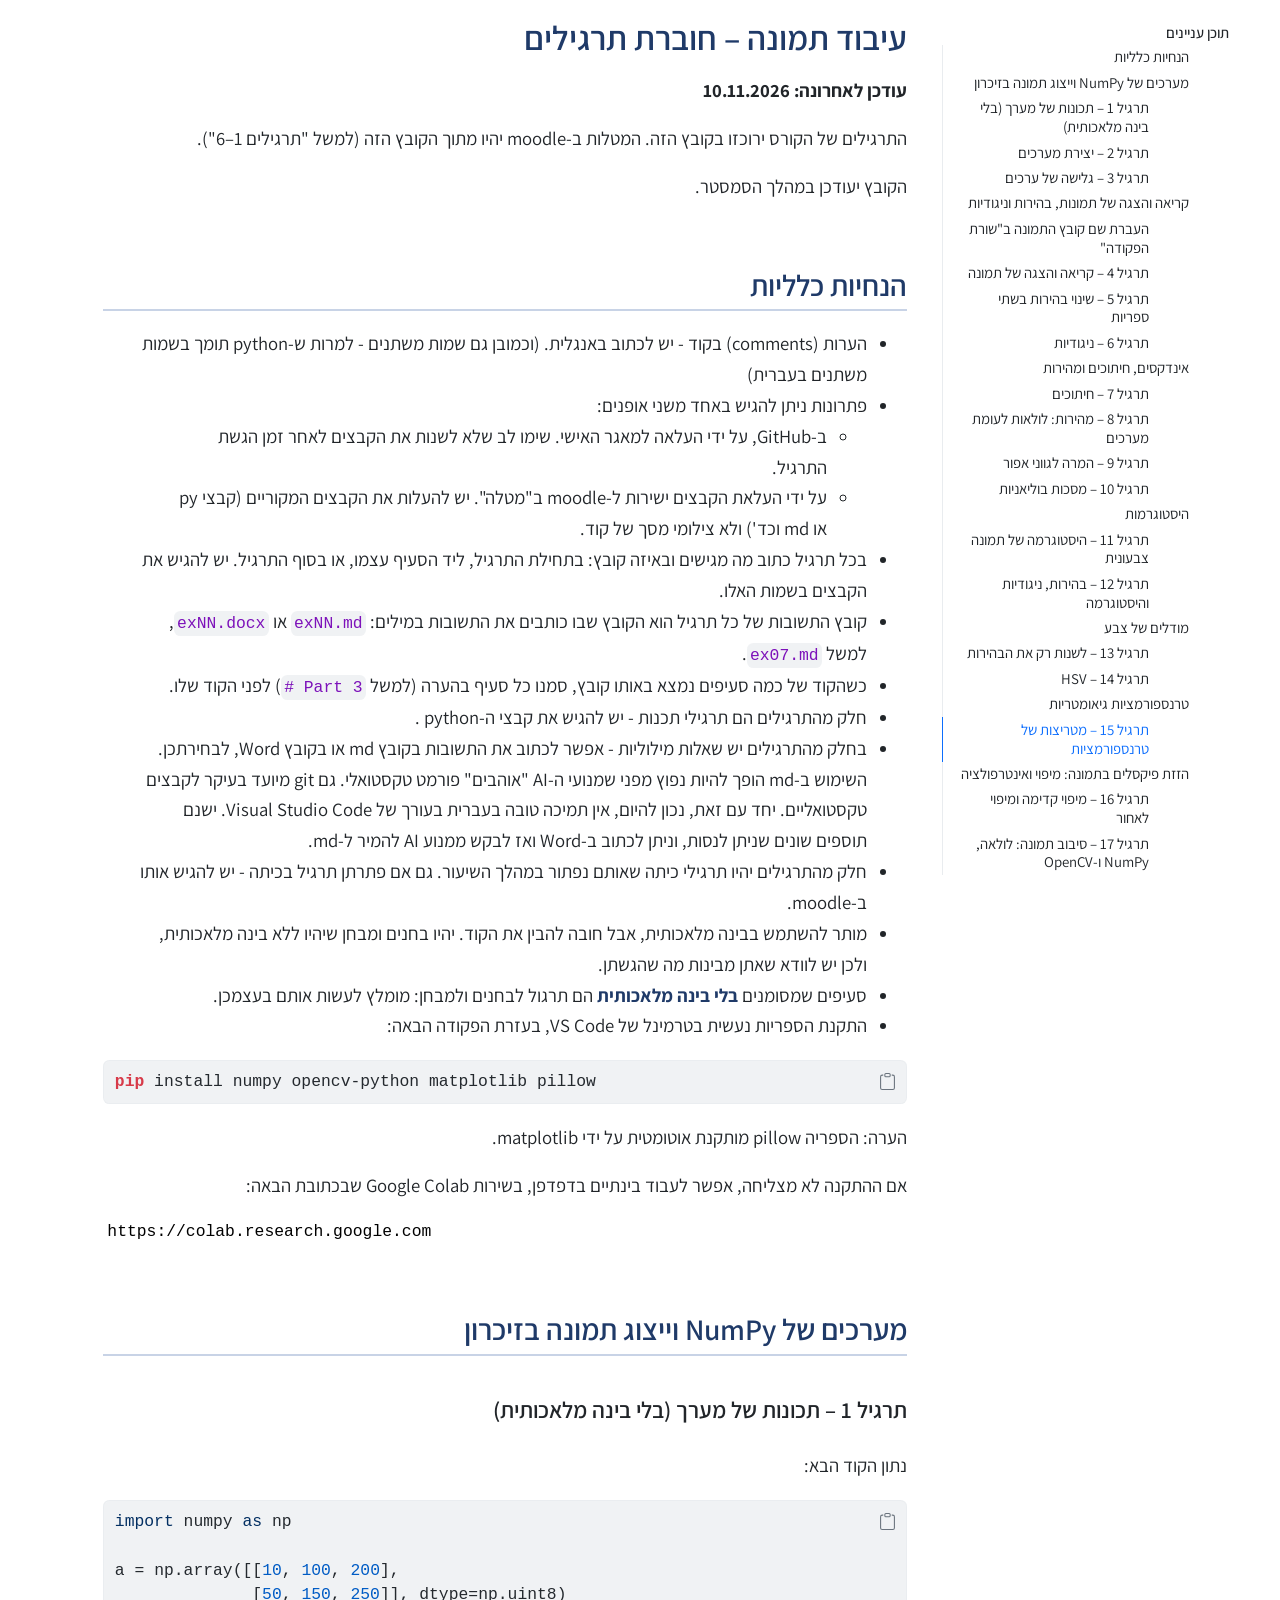
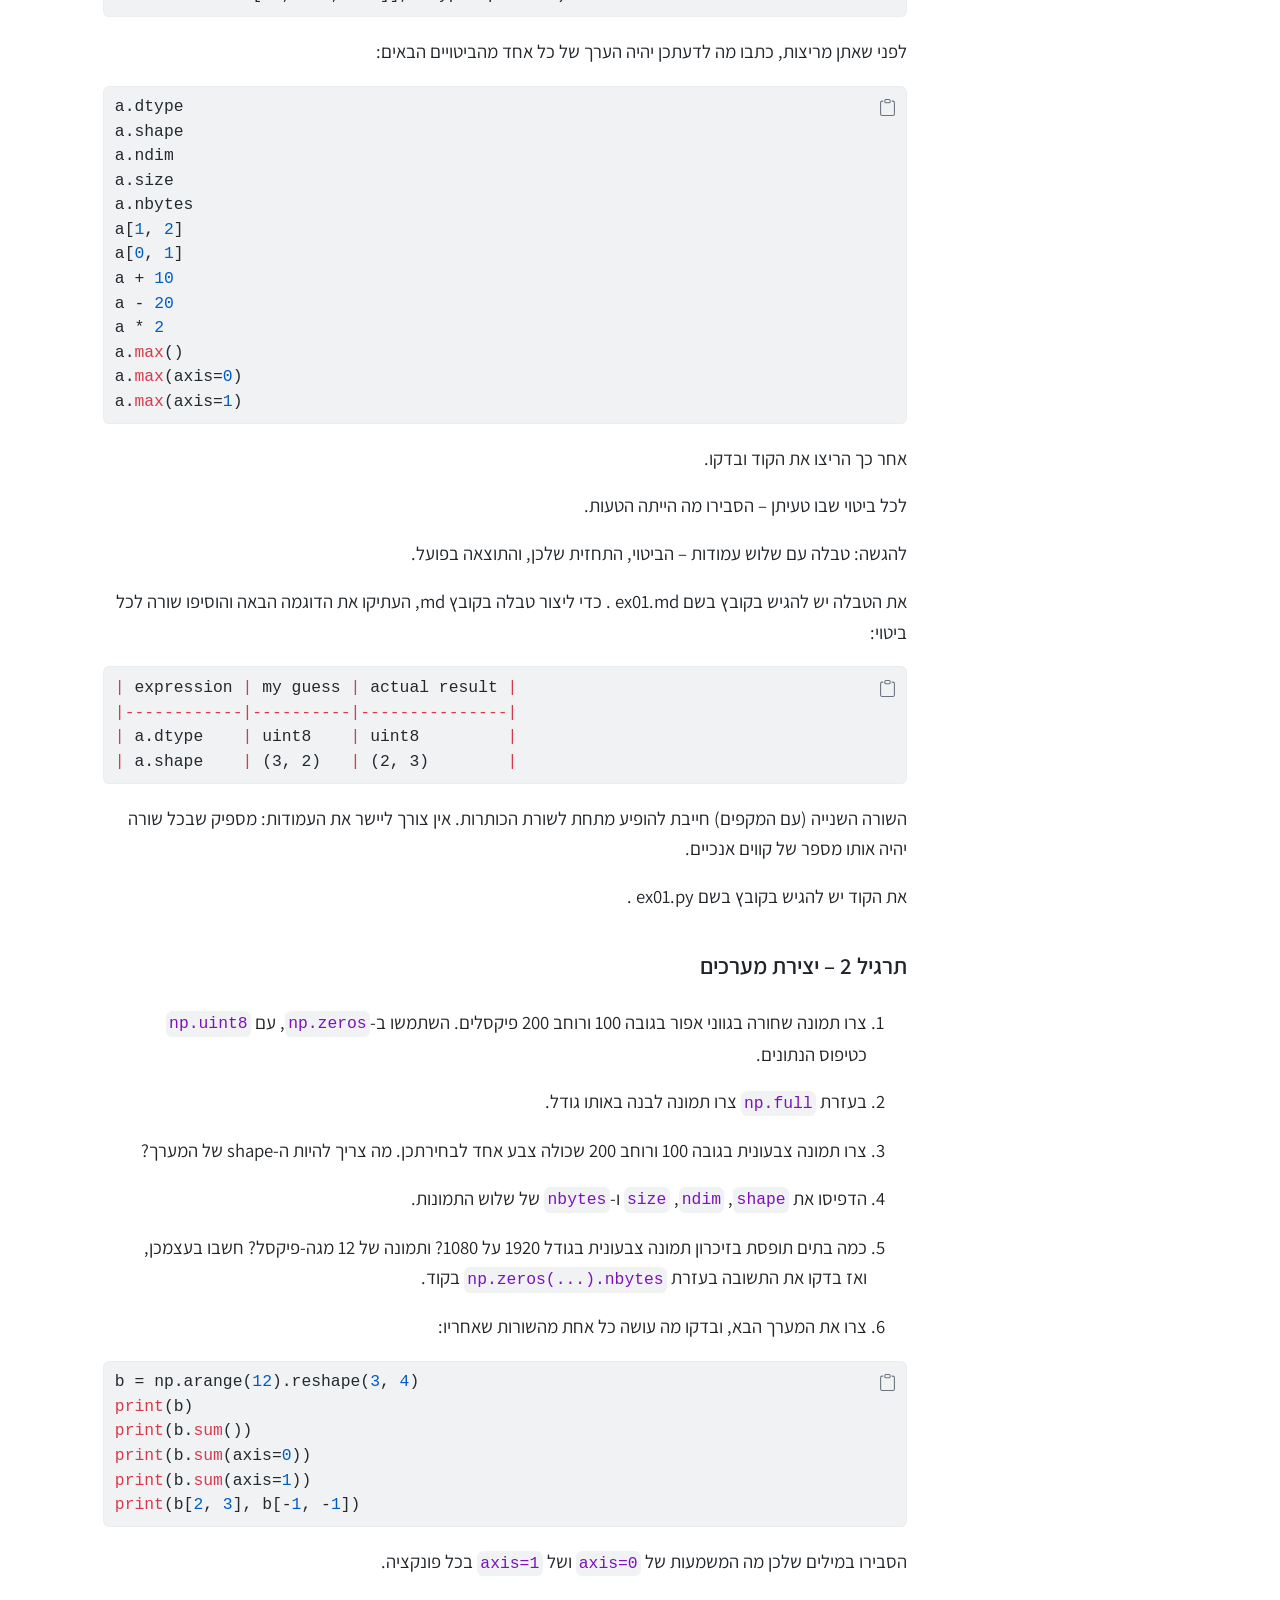
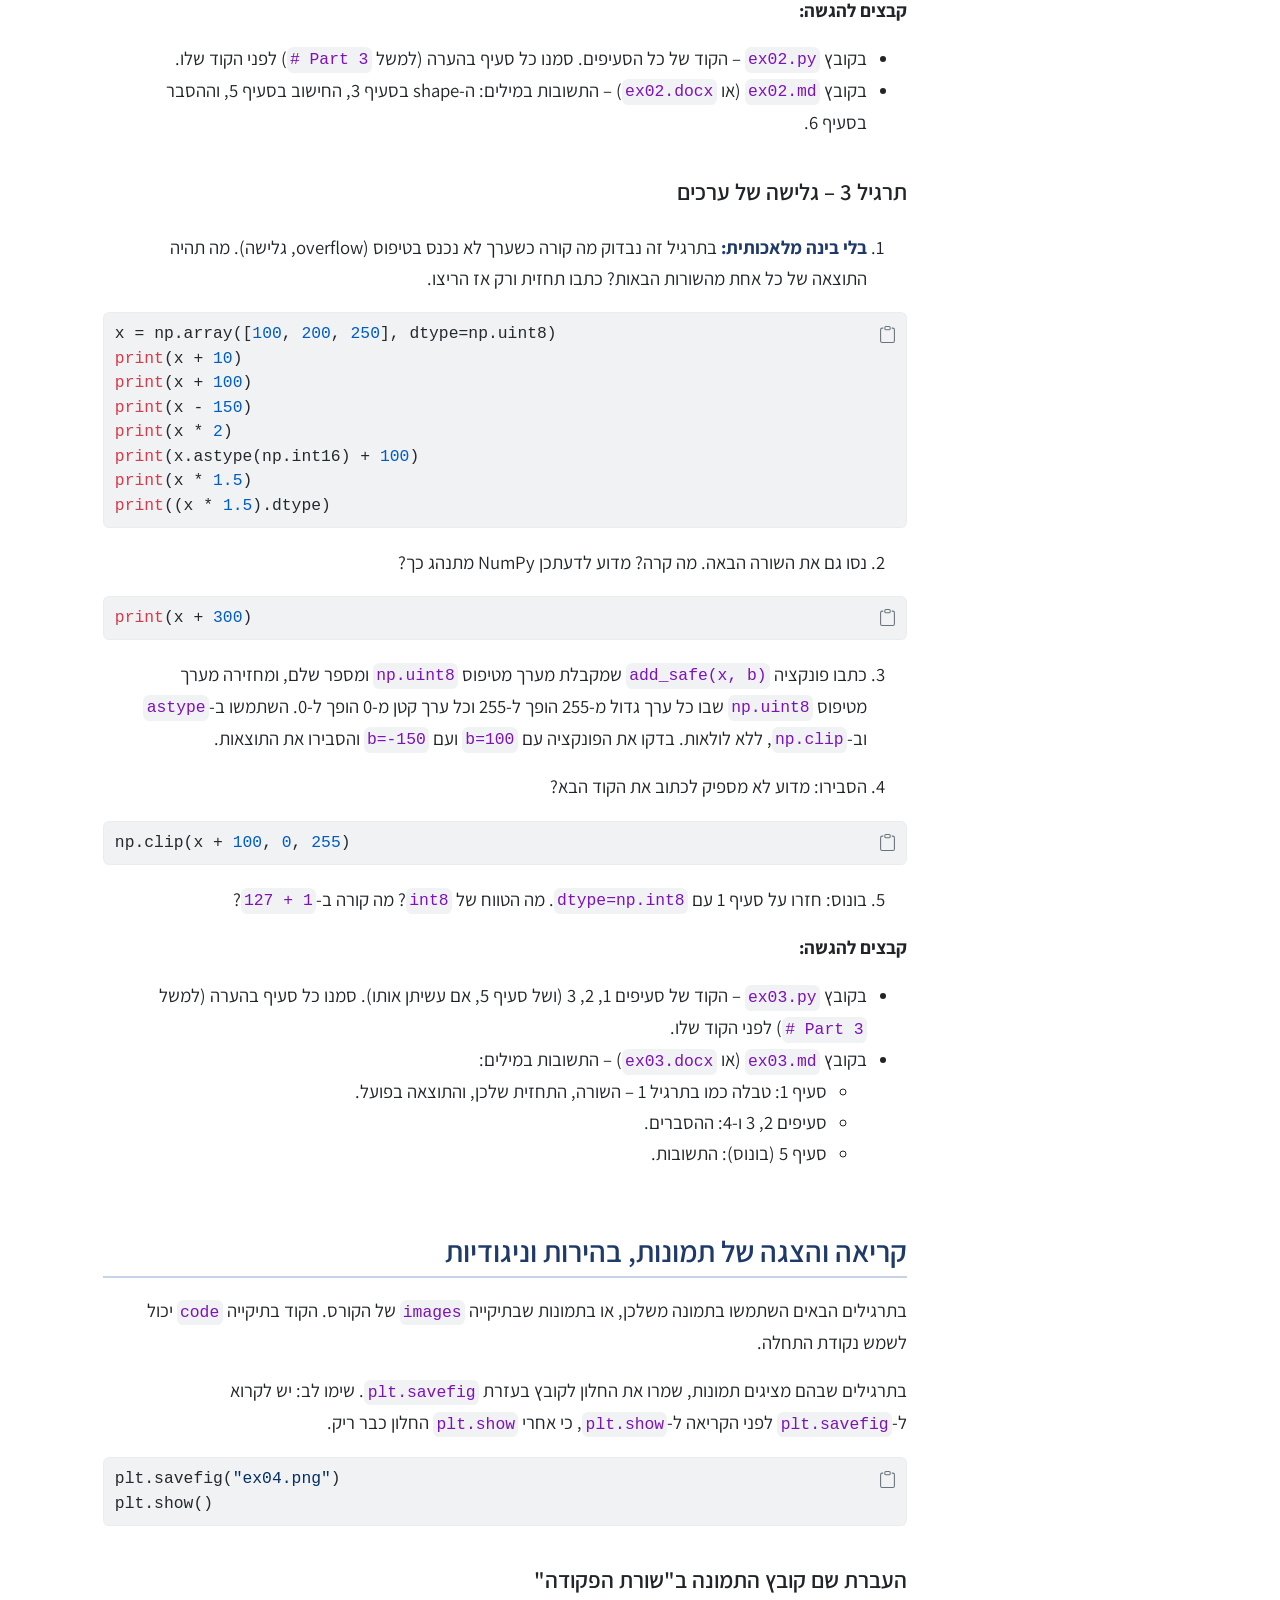
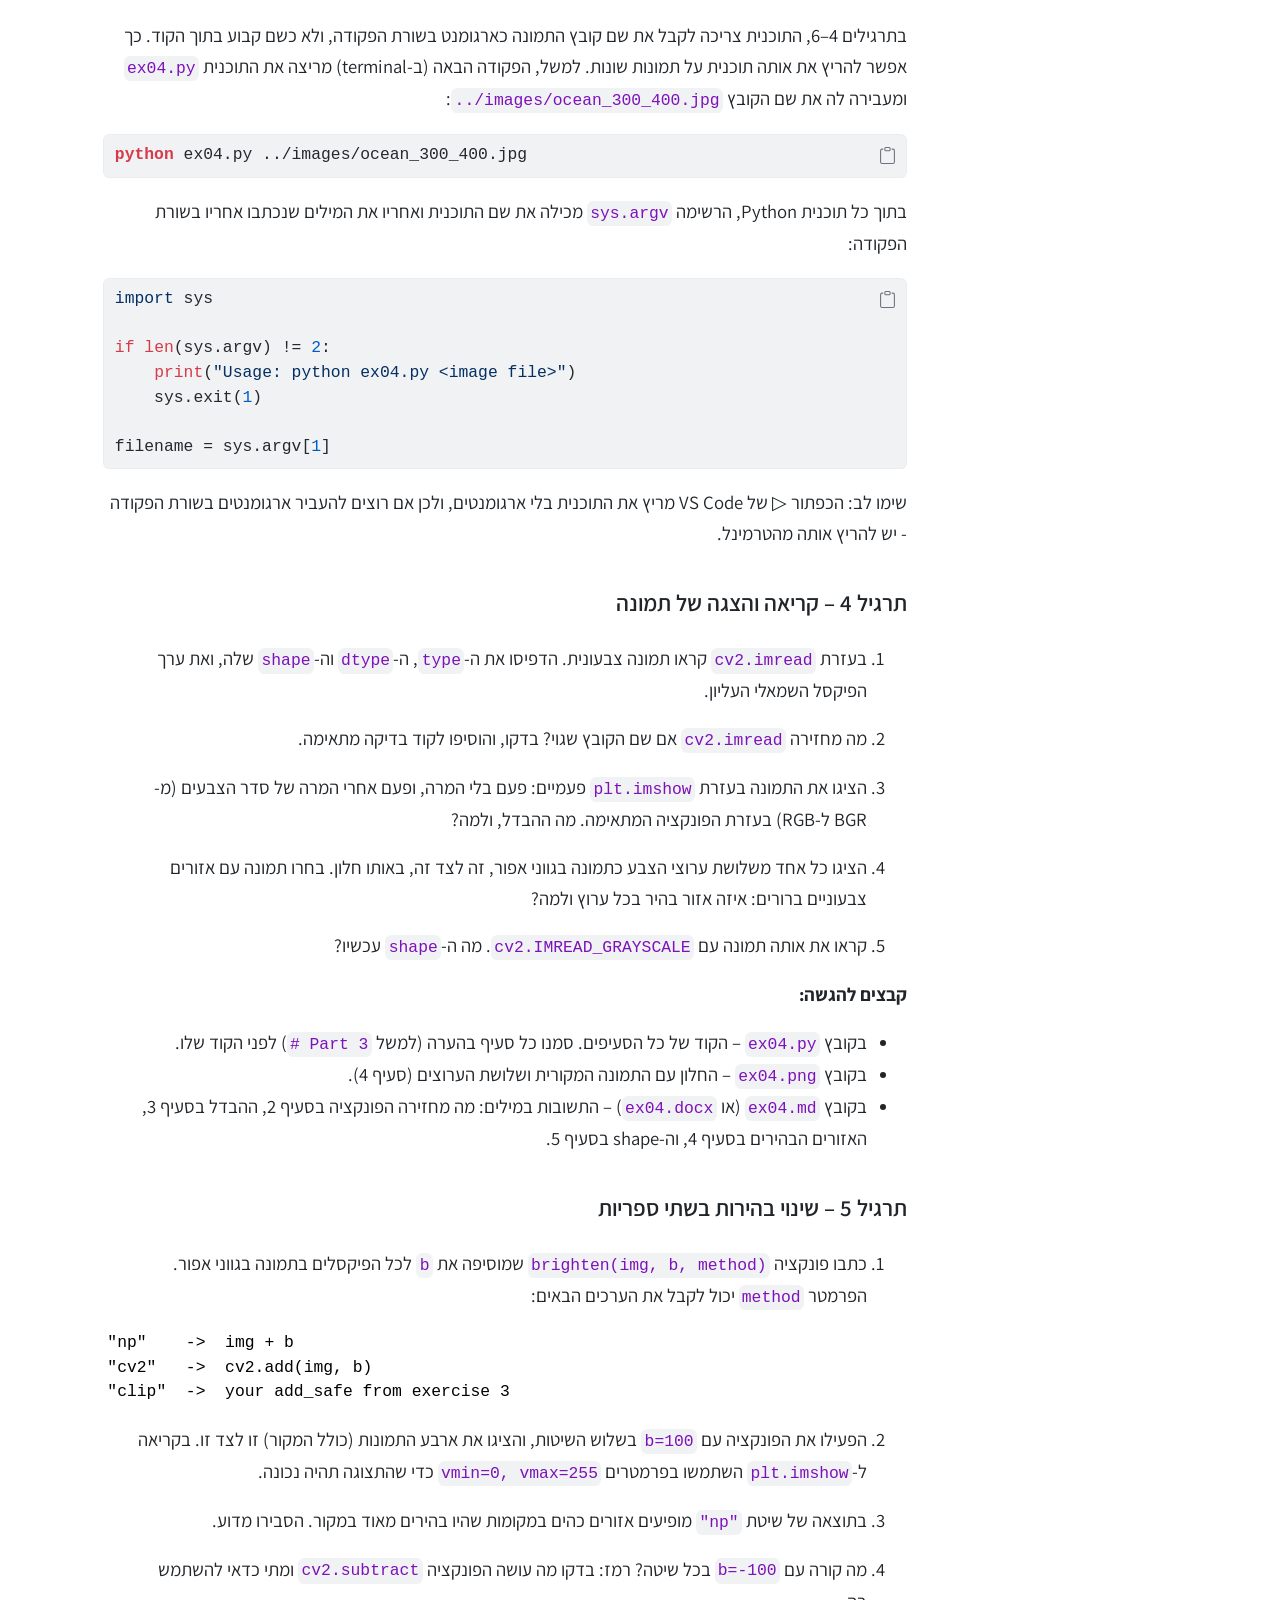
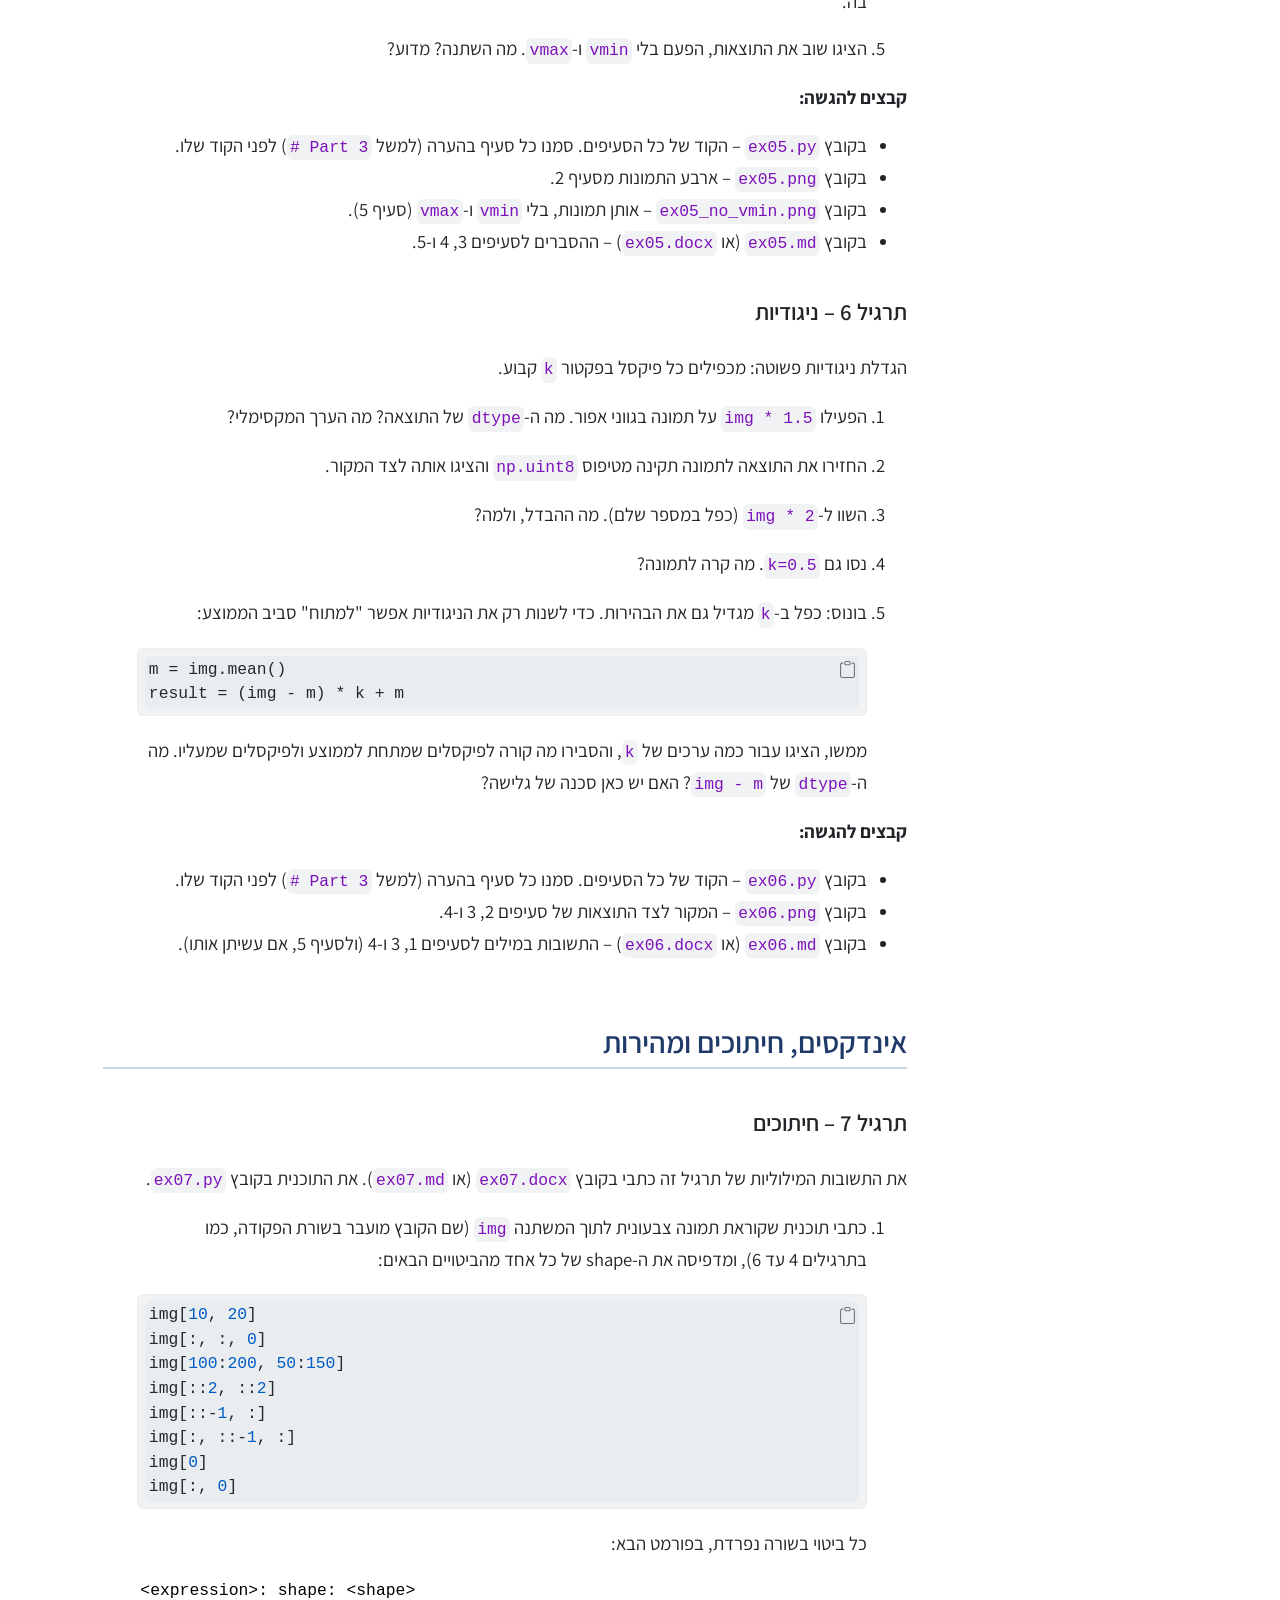
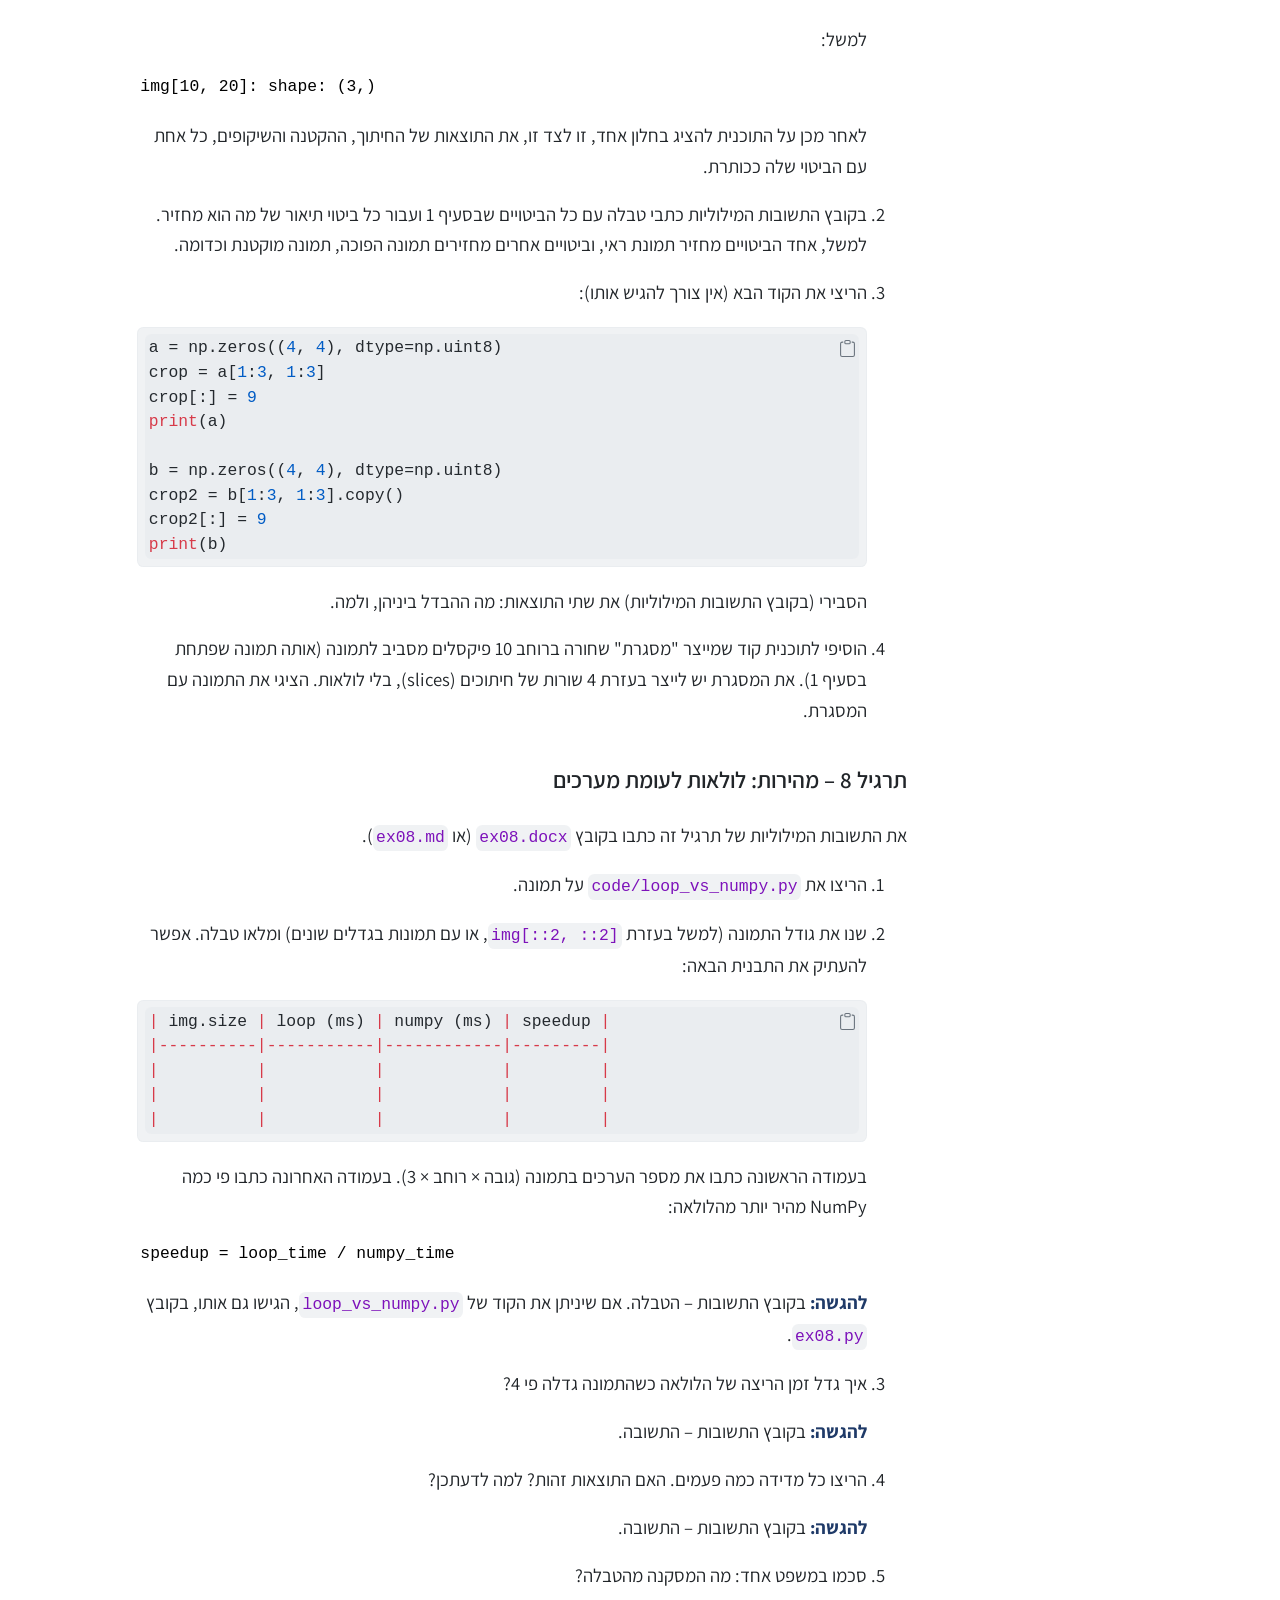
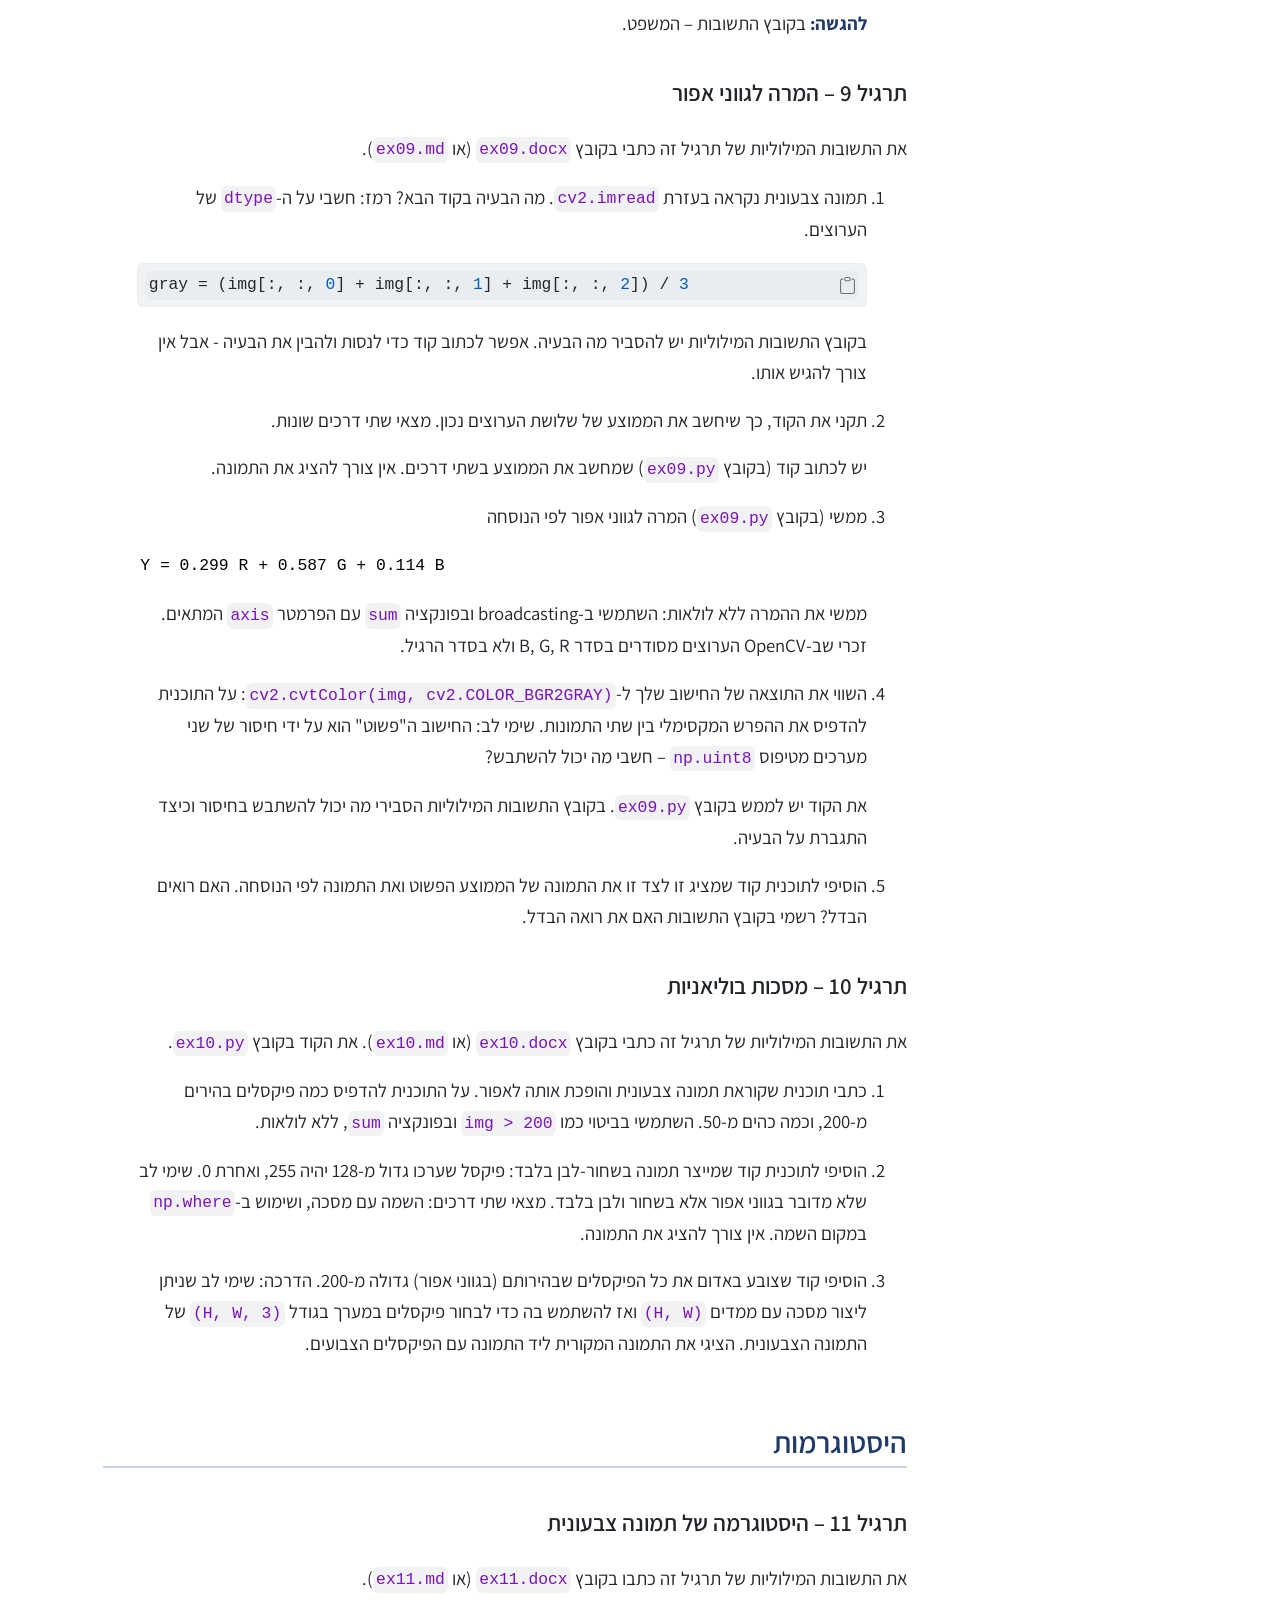
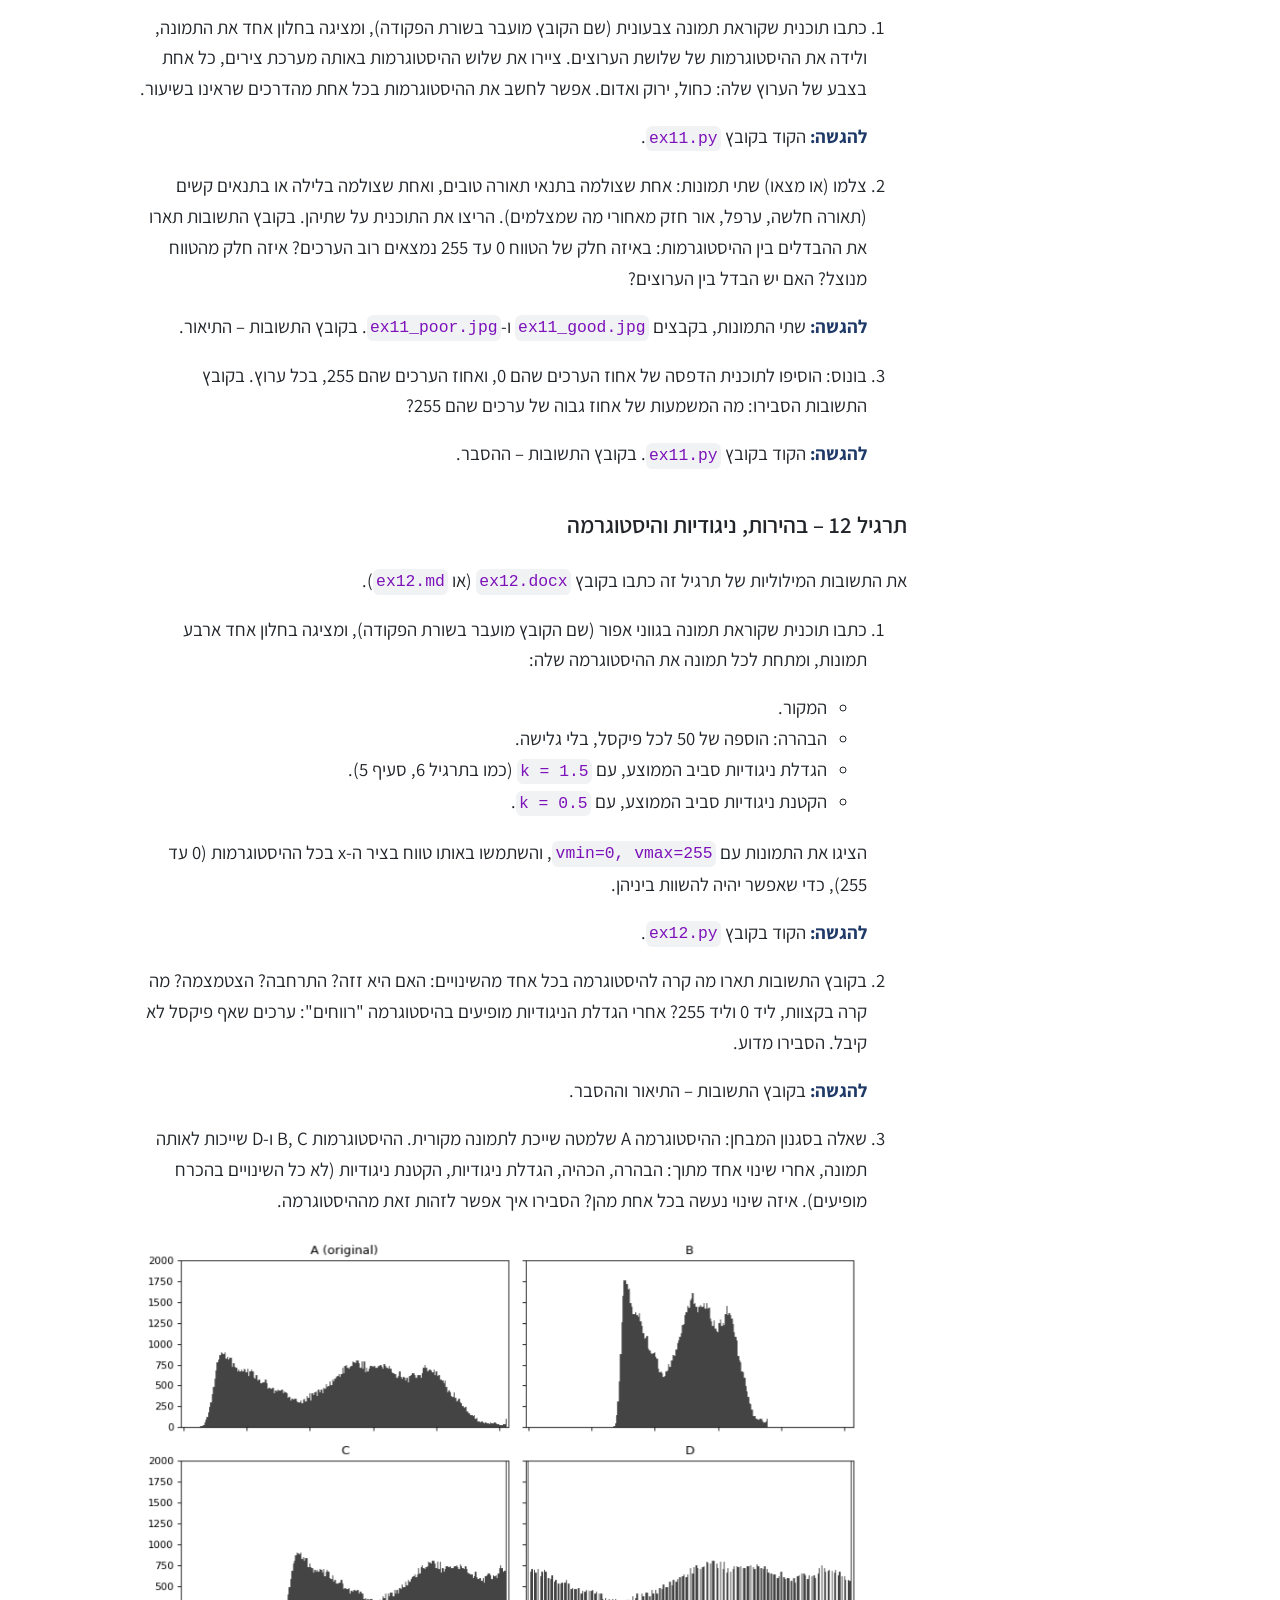
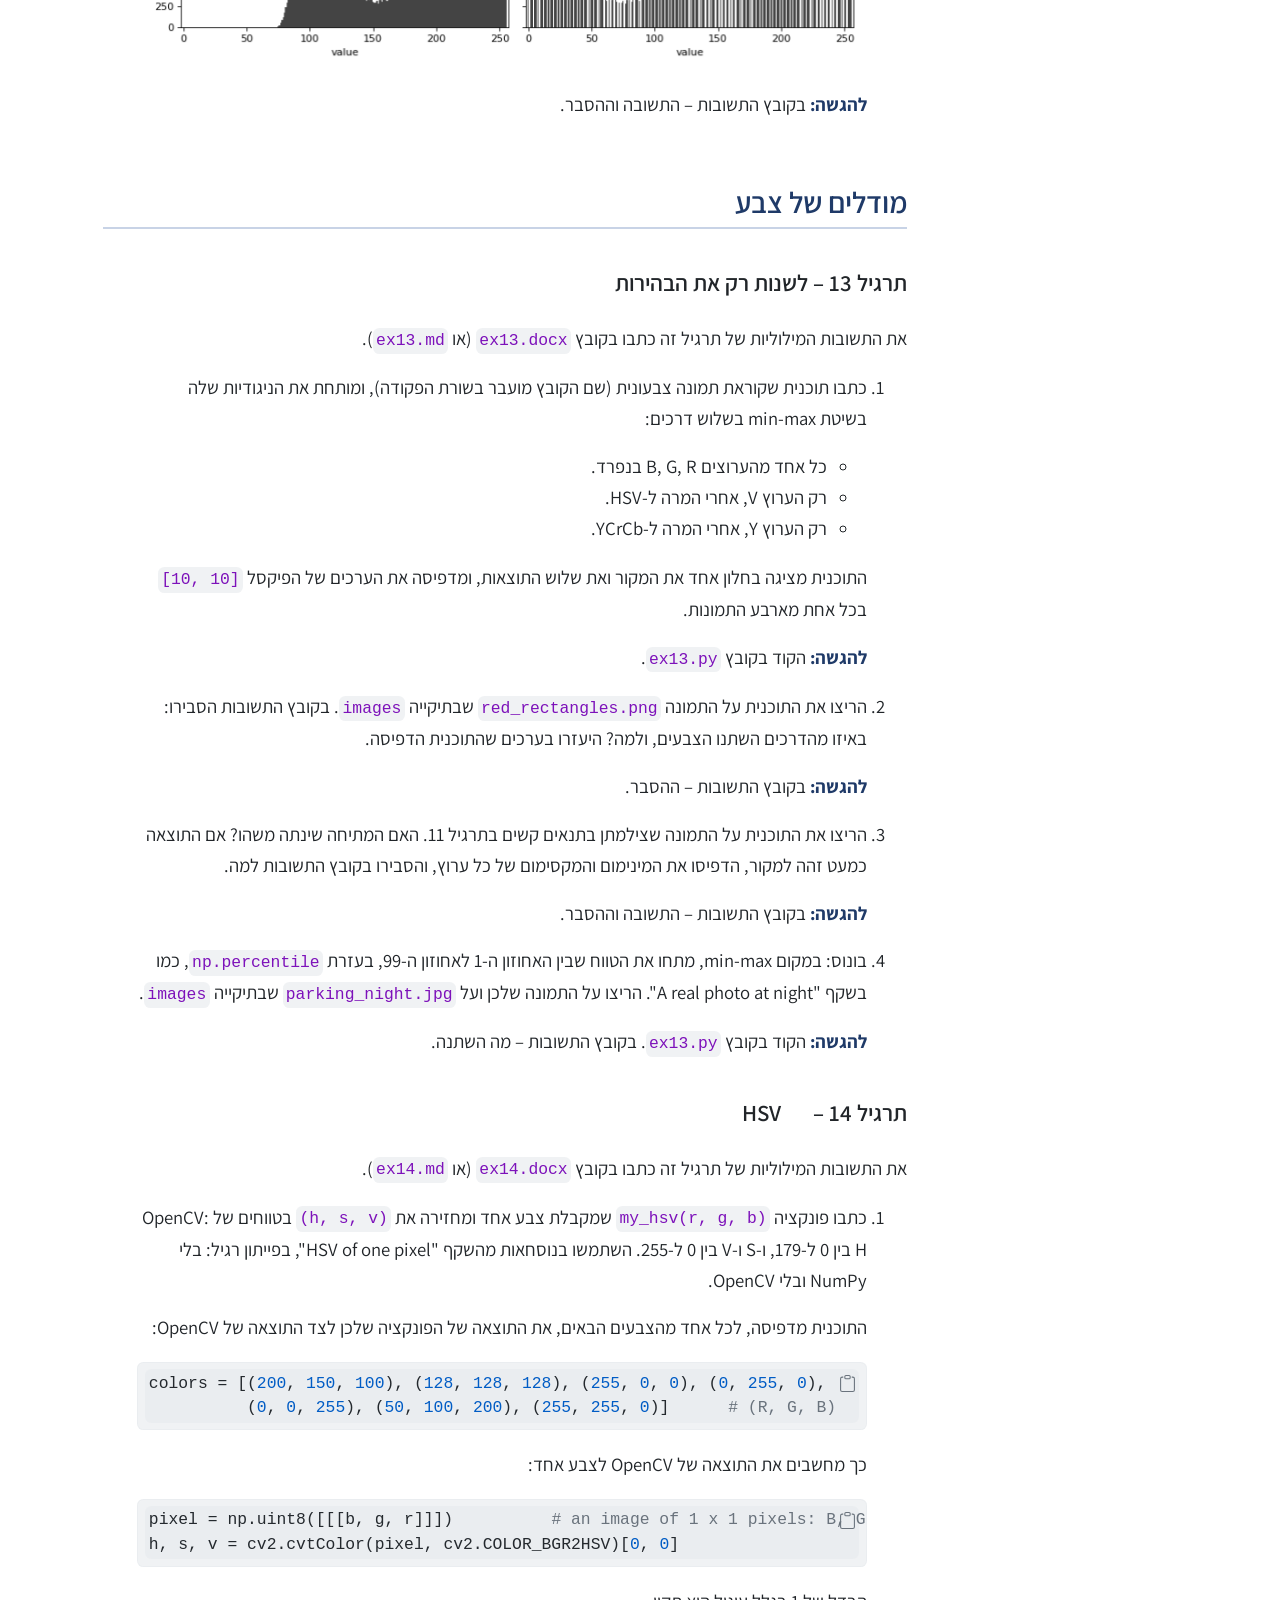
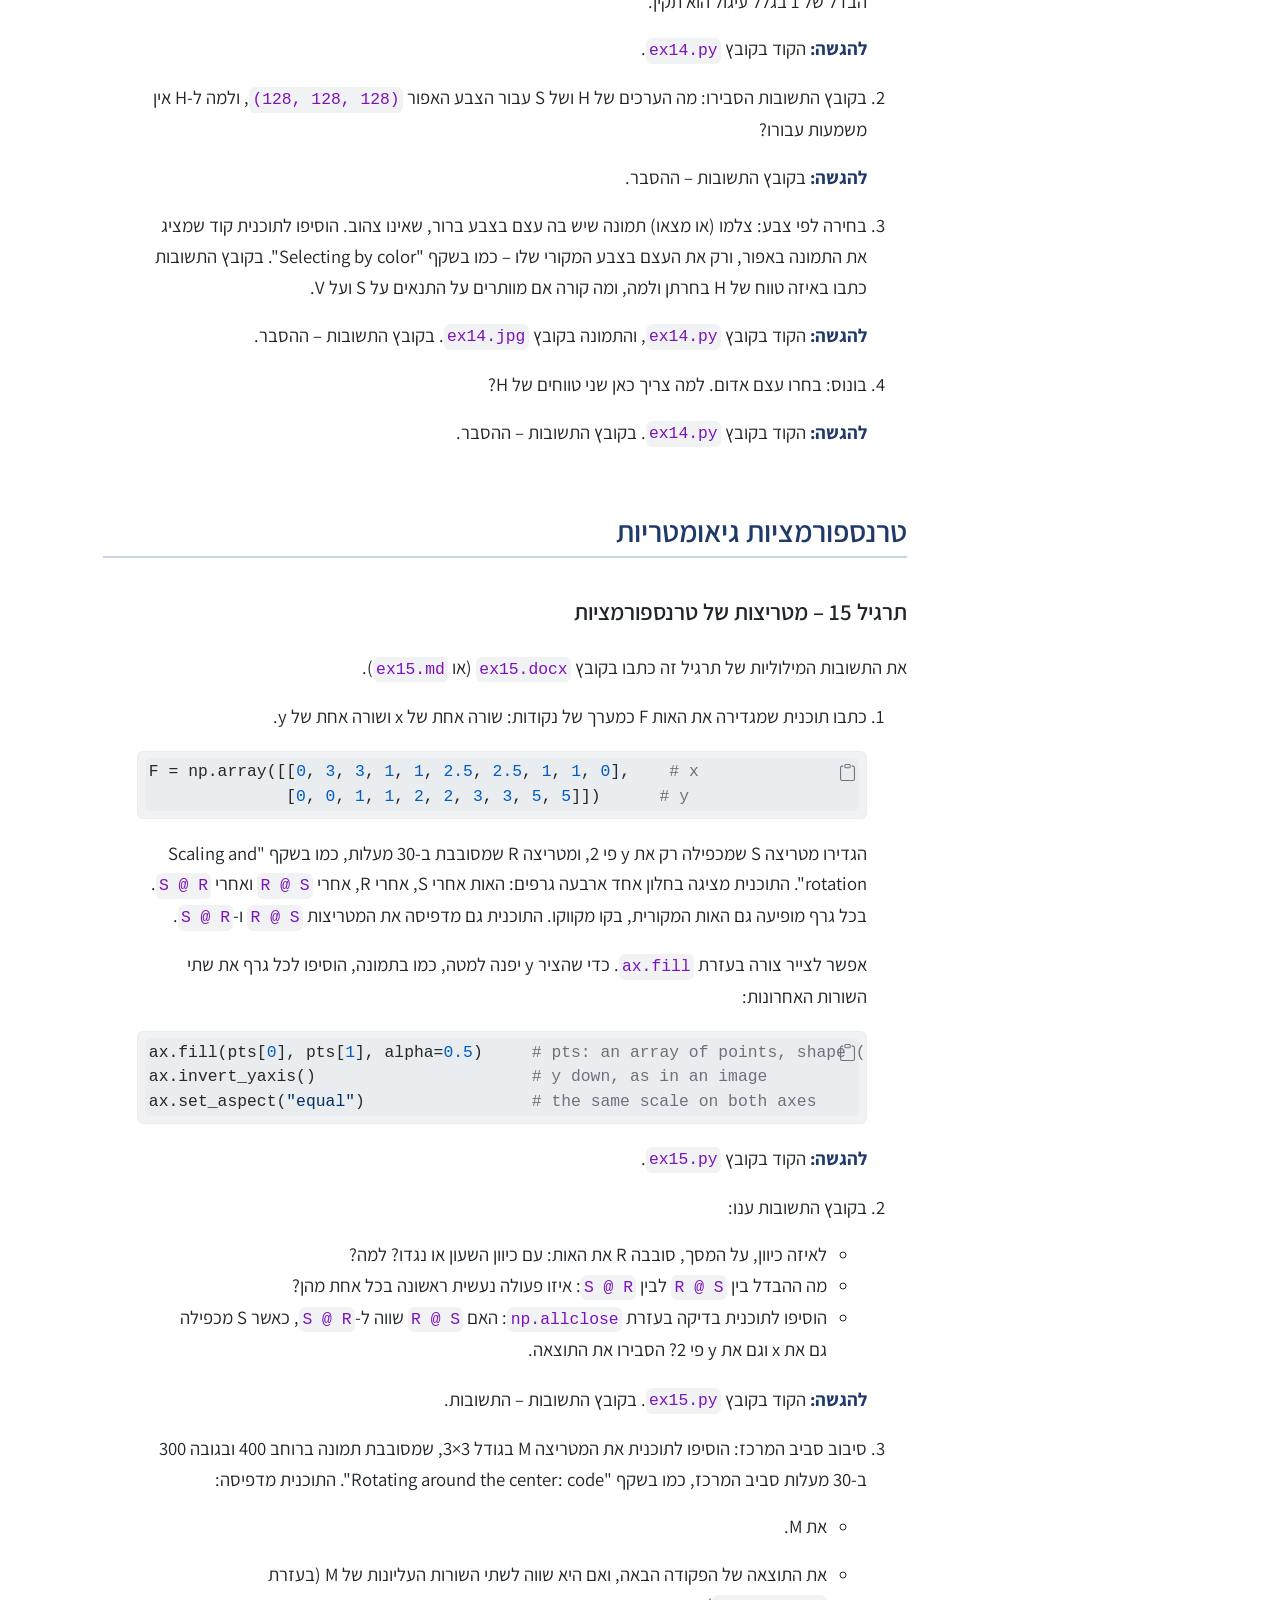
==== exercises.html @ d8b2158b "Exercises as a web page; new exercises 11-17; updated exercises 7, 9, 10; new color slides - The exe" ====
<!DOCTYPE html>
<html xmlns="http://www.w3.org/1999/xhtml" lang="he-IL" xml:lang="he-IL" dir="rtl"><head>

<meta charset="utf-8">
<meta name="generator" content="quarto-1.10.18">

<meta name="viewport" content="width=device-width, initial-scale=1.0, user-scalable=yes">


<title>עיבוד תמונה – תרגילים</title>
<style>
/* Default styles provided by pandoc.
** See https://pandoc.org/MANUAL.html#variables-for-html for config info.
*/
span.smallcaps{font-variant: small-caps;}
div.columns{display: flex; gap: 1.5em;}
div.column{flex: auto;}
@media screen {
div.columns{gap: min(4vw, 1.5em);}
div.column{overflow-x: auto;}
}
div.hanging-indent{margin-left: 1.5em; text-indent: -1.5em;}
ul.task-list{list-style: none;}
ul.task-list li input[type="checkbox"] {
  width: 0.8em;
  margin: 0 0.8em 0.2em -1em; /* quarto-specific, see https://github.com/quarto-dev/quarto-cli/issues/4556 */ 
  vertical-align: middle;
}
/* CSS for syntax highlighting */
html { -webkit-text-size-adjust: 100%; }
pre > code.sourceCode { white-space: pre; position: relative; }
pre > code.sourceCode > span { display: inline-block; line-height: 1.25; }
pre > code.sourceCode > span:empty { height: 1.2em; }
.sourceCode { overflow: visible; }
code.sourceCode > span { color: inherit; text-decoration: inherit; }
div.sourceCode { margin: 1em 0; }
pre.sourceCode { margin: 0; }
@media screen {
div.sourceCode { overflow: auto; }
}
@media print {
pre > code.sourceCode { white-space: pre-wrap; }
pre > code.sourceCode > span { text-indent: -5em; padding-left: 5em; }
}
pre.numberSource code
  { counter-reset: source-line 0; }
pre.numberSource code > span
  { position: relative; left: -4em; counter-increment: source-line; }
pre.numberSource code > span > a:first-child::before
  { content: counter(source-line);
    position: relative; left: -1em; text-align: right; vertical-align: baseline;
    border: none; display: inline-block;
    -webkit-touch-callout: none; -webkit-user-select: none;
    -khtml-user-select: none; -moz-user-select: none;
    -ms-user-select: none; user-select: none;
    padding: 0 4px; width: 4em;
  }
pre.numberSource { margin-left: 3em;  padding-left: 4px; }
div.sourceCode
  {   }
@media screen {
pre > code.sourceCode > span > a:first-child::before { text-decoration: underline; }
}
</style>


<script src="exercises_files/libs/clipboard/clipboard.min.js"></script>
<script src="exercises_files/libs/quarto-html/quarto.js" type="module"></script>
<script src="exercises_files/libs/quarto-html/tabsets/tabsets.js" type="module"></script>
<script src="exercises_files/libs/quarto-html/popper.min.js"></script>
<script src="exercises_files/libs/quarto-html/tippy.umd.min.js"></script>
<script src="exercises_files/libs/quarto-html/anchor.min.js"></script>
<link href="exercises_files/libs/quarto-html/tippy.css" rel="stylesheet">
<link href="exercises_files/libs/quarto-html/quarto-syntax-highlighting-bb62276ab45c84d9efd712f51ff97b5a.css" rel="stylesheet" id="quarto-text-highlighting-styles">
<script src="exercises_files/libs/bootstrap/bootstrap.min.js"></script>
<link href="exercises_files/libs/bootstrap/bootstrap-icons.css" rel="stylesheet">
<link href="exercises_files/libs/bootstrap/bootstrap-6a69643430251b619cc0525313f3a6e2.min.css" rel="stylesheet" append-hash="true" id="quarto-bootstrap" data-mode="light">


<link rel="stylesheet" href="exercises.css">
</head>

<body class="quarto-light">

<div id="quarto-content" class="page-columns page-rows-contents page-layout-article toc-left">
<div id="quarto-sidebar-toc-left" class="sidebar toc-left">
  <nav id="TOC" role="doc-toc" class="toc-active" data-toc-expanded="99">
    <h2 id="toc-title">תוכן עניינים</h2>
   
  <ul class="collapse">
  <li><a href="#הנחיות-כלליות" id="toc-הנחיות-כלליות" class="nav-link active" data-scroll-target="#הנחיות-כלליות">הנחיות כלליות</a></li>
  <li><a href="#מערכים-של-numpy-וייצוג-תמונה-בזיכרון" id="toc-מערכים-של-numpy-וייצוג-תמונה-בזיכרון" class="nav-link" data-scroll-target="#מערכים-של-numpy-וייצוג-תמונה-בזיכרון">מערכים של NumPy וייצוג תמונה בזיכרון</a>
  <ul class="collapse">
  <li><a href="#תרגיל-1-תכונות-של-מערך-בלי-בינה-מלאכותית" id="toc-תרגיל-1-תכונות-של-מערך-בלי-בינה-מלאכותית" class="nav-link" data-scroll-target="#תרגיל-1-תכונות-של-מערך-בלי-בינה-מלאכותית">תרגיל 1 – תכונות של מערך (בלי בינה מלאכותית)</a></li>
  <li><a href="#תרגיל-2-יצירת-מערכים" id="toc-תרגיל-2-יצירת-מערכים" class="nav-link" data-scroll-target="#תרגיל-2-יצירת-מערכים">תרגיל 2 – יצירת מערכים</a></li>
  <li><a href="#תרגיל-3-גלישה-של-ערכים" id="toc-תרגיל-3-גלישה-של-ערכים" class="nav-link" data-scroll-target="#תרגיל-3-גלישה-של-ערכים">תרגיל 3 – גלישה של ערכים</a></li>
  </ul></li>
  <li><a href="#קריאה-והצגה-של-תמונות-בהירות-וניגודיות" id="toc-קריאה-והצגה-של-תמונות-בהירות-וניגודיות" class="nav-link" data-scroll-target="#קריאה-והצגה-של-תמונות-בהירות-וניגודיות">קריאה והצגה של תמונות, בהירות וניגודיות</a>
  <ul class="collapse">
  <li><a href="#העברת-שם-קובץ-התמונה-בשורת-הפקודה" id="toc-העברת-שם-קובץ-התמונה-בשורת-הפקודה" class="nav-link" data-scroll-target="#העברת-שם-קובץ-התמונה-בשורת-הפקודה">העברת שם קובץ התמונה ב"שורת הפקודה"</a></li>
  <li><a href="#תרגיל-4-קריאה-והצגה-של-תמונה" id="toc-תרגיל-4-קריאה-והצגה-של-תמונה" class="nav-link" data-scroll-target="#תרגיל-4-קריאה-והצגה-של-תמונה">תרגיל 4 – קריאה והצגה של תמונה</a></li>
  <li><a href="#תרגיל-5-שינוי-בהירות-בשתי-ספריות" id="toc-תרגיל-5-שינוי-בהירות-בשתי-ספריות" class="nav-link" data-scroll-target="#תרגיל-5-שינוי-בהירות-בשתי-ספריות">תרגיל 5 – שינוי בהירות בשתי ספריות</a></li>
  <li><a href="#תרגיל-6-ניגודיות" id="toc-תרגיל-6-ניגודיות" class="nav-link" data-scroll-target="#תרגיל-6-ניגודיות">תרגיל 6 – ניגודיות</a></li>
  </ul></li>
  <li><a href="#אינדקסים-חיתוכים-ומהירות" id="toc-אינדקסים-חיתוכים-ומהירות" class="nav-link" data-scroll-target="#אינדקסים-חיתוכים-ומהירות">אינדקסים, חיתוכים ומהירות</a>
  <ul class="collapse">
  <li><a href="#תרגיל-7-חיתוכים" id="toc-תרגיל-7-חיתוכים" class="nav-link" data-scroll-target="#תרגיל-7-חיתוכים">תרגיל 7 – חיתוכים</a></li>
  <li><a href="#תרגיל-8-מהירות-לולאות-לעומת-מערכים" id="toc-תרגיל-8-מהירות-לולאות-לעומת-מערכים" class="nav-link" data-scroll-target="#תרגיל-8-מהירות-לולאות-לעומת-מערכים">תרגיל 8 – מהירות: לולאות לעומת מערכים</a></li>
  <li><a href="#תרגיל-9-המרה-לגווני-אפור" id="toc-תרגיל-9-המרה-לגווני-אפור" class="nav-link" data-scroll-target="#תרגיל-9-המרה-לגווני-אפור">תרגיל 9 – המרה לגווני אפור</a></li>
  <li><a href="#תרגיל-10-מסכות-בוליאניות" id="toc-תרגיל-10-מסכות-בוליאניות" class="nav-link" data-scroll-target="#תרגיל-10-מסכות-בוליאניות">תרגיל 10 – מסכות בוליאניות</a></li>
  </ul></li>
  <li><a href="#היסטוגרמות" id="toc-היסטוגרמות" class="nav-link" data-scroll-target="#היסטוגרמות">היסטוגרמות</a>
  <ul class="collapse">
  <li><a href="#תרגיל-11-היסטוגרמה-של-תמונה-צבעונית" id="toc-תרגיל-11-היסטוגרמה-של-תמונה-צבעונית" class="nav-link" data-scroll-target="#תרגיל-11-היסטוגרמה-של-תמונה-צבעונית">תרגיל 11 – היסטוגרמה של תמונה צבעונית</a></li>
  <li><a href="#תרגיל-12-בהירות-ניגודיות-והיסטוגרמה" id="toc-תרגיל-12-בהירות-ניגודיות-והיסטוגרמה" class="nav-link" data-scroll-target="#תרגיל-12-בהירות-ניגודיות-והיסטוגרמה">תרגיל 12 – בהירות, ניגודיות והיסטוגרמה</a></li>
  </ul></li>
  <li><a href="#מודלים-של-צבע" id="toc-מודלים-של-צבע" class="nav-link" data-scroll-target="#מודלים-של-צבע">מודלים של צבע</a>
  <ul class="collapse">
  <li><a href="#תרגיל-13-לשנות-רק-את-הבהירות" id="toc-תרגיל-13-לשנות-רק-את-הבהירות" class="nav-link" data-scroll-target="#תרגיל-13-לשנות-רק-את-הבהירות">תרגיל 13 – לשנות רק את הבהירות</a></li>
  <li><a href="#תרגיל-14-hsv" id="toc-תרגיל-14-hsv" class="nav-link" data-scroll-target="#תרגיל-14-hsv">תרגיל 14 – HSV</a></li>
  </ul></li>
  <li><a href="#טרנספורמציות-גיאומטריות" id="toc-טרנספורמציות-גיאומטריות" class="nav-link" data-scroll-target="#טרנספורמציות-גיאומטריות">טרנספורמציות גיאומטריות</a>
  <ul class="collapse">
  <li><a href="#תרגיל-15-מטריצות-של-טרנספורמציות" id="toc-תרגיל-15-מטריצות-של-טרנספורמציות" class="nav-link" data-scroll-target="#תרגיל-15-מטריצות-של-טרנספורמציות">תרגיל 15 – מטריצות של טרנספורמציות</a></li>
  </ul></li>
  <li><a href="#הזזת-פיקסלים-בתמונה-מיפוי-ואינטרפולציה" id="toc-הזזת-פיקסלים-בתמונה-מיפוי-ואינטרפולציה" class="nav-link" data-scroll-target="#הזזת-פיקסלים-בתמונה-מיפוי-ואינטרפולציה">הזזת פיקסלים בתמונה: מיפוי ואינטרפולציה</a>
  <ul class="collapse">
  <li><a href="#תרגיל-16-מיפוי-קדימה-ומיפוי-לאחור" id="toc-תרגיל-16-מיפוי-קדימה-ומיפוי-לאחור" class="nav-link" data-scroll-target="#תרגיל-16-מיפוי-קדימה-ומיפוי-לאחור">תרגיל 16 – מיפוי קדימה ומיפוי לאחור</a></li>
  <li><a href="#תרגיל-17-סיבוב-תמונה-לולאה-numpy-ו-opencv" id="toc-תרגיל-17-סיבוב-תמונה-לולאה-numpy-ו-opencv" class="nav-link" data-scroll-target="#תרגיל-17-סיבוב-תמונה-לולאה-numpy-ו-opencv">תרגיל 17 – סיבוב תמונה: לולאה, NumPy ו-OpenCV</a></li>
  </ul></li>
  </ul>
</nav>
</div>
<div id="quarto-margin-sidebar" class="sidebar margin-sidebar zindex-bottom">
</div>
<main class="content" id="quarto-document-content">

<header id="title-block-header" class="quarto-title-block default">
<div class="quarto-title">
<h1 class="title">עיבוד תמונה – חוברת תרגילים</h1>
</div>



<div class="quarto-title-meta">

    
  
    
  </div>
  


</header>


<p><strong>עודכן לאחרונה: 10.11.2026</strong></p>
<p>התרגילים של הקורס ירוכזו בקובץ הזה. המטלות ב-moodle יהיו מתוך הקובץ הזה (למשל "תרגילים 1–6").</p>
<p>הקובץ יעודכן במהלך הסמסטר.</p>
<section id="הנחיות-כלליות" class="level1">
<h1>הנחיות כלליות</h1>
<ul>
<li>הערות (comments) בקוד - יש לכתוב באנגלית. (וכמובן גם שמות משתנים - למרות ש-python תומך בשמות משתנים בעברית)</li>
<li>פתרונות ניתן להגיש באחד משני אופנים:
<ul>
<li>ב-GitHub, על ידי העלאה למאגר האישי. שימו לב שלא לשנות את הקבצים לאחר זמן הגשת התרגיל.</li>
<li>על ידי העלאת הקבצים ישירות ל-moodle ב"מטלה". יש להעלות את הקבצים המקוריים (קבצי py או md וכד') ולא צילומי מסך של קוד.</li>
</ul></li>
<li>בכל תרגיל כתוב מה מגישים ובאיזה קובץ: בתחילת התרגיל, ליד הסעיף עצמו, או בסוף התרגיל. יש להגיש את הקבצים בשמות האלו.</li>
<li>קובץ התשובות של כל תרגיל הוא הקובץ שבו כותבים את התשובות במילים: <code>exNN.md</code> או <code>exNN.docx</code>, למשל <code>ex07.md</code>.</li>
<li>כשהקוד של כמה סעיפים נמצא באותו קובץ, סמנו כל סעיף בהערה (למשל <code dir="ltr"># Part 3</code>) לפני הקוד שלו.</li>
<li>חלק מהתרגילים הם תרגילי תכנות - יש להגיש את קבצי ה-python .</li>
<li>בחלק מהתרגילים יש שאלות מילוליות - אפשר לכתוב את התשובות בקובץ md או בקובץ Word, לבחירתכן. השימוש ב-md הופך להיות נפוץ מפני שמנועי ה-AI "אוהבים" פורמט טקסטואלי. גם git מיועד בעיקר לקבצים טקסטואליים. יחד עם זאת, נכון להיום, אין תמיכה טובה בעברית בעורך של Visual Studio Code. ישנם תוספים שונים שניתן לנסות, וניתן לכתוב ב-Word ואז לבקש ממנוע AI להמיר ל-md.</li>
<li>חלק מהתרגילים יהיו תרגילי כיתה שאותם נפתור במהלך השיעור. גם אם פתרתן תרגיל בכיתה - יש להגיש אותו ב-moodle.</li>
<li>מותר להשתמש בבינה מלאכותית, אבל חובה להבין את הקוד. יהיו בחנים ומבחן שיהיו ללא בינה מלאכותית, ולכן יש לוודא שאתן מבינות מה שהגשתן.</li>
<li>סעיפים שמסומנים <strong>בלי בינה מלאכותית</strong> הם תרגול לבחנים ולמבחן: מומלץ לעשות אותם בעצמכן.</li>
<li>התקנת הספריות נעשית בטרמינל של VS Code, בעזרת הפקודה הבאה:</li>
</ul>
<div class="code-copy-outer-scaffold"><div class="sourceCode" id="cb1"><pre class="sourceCode bash code-with-copy"><code class="sourceCode bash"><span id="cb1-1"><a href="#cb1-1" aria-hidden="true" tabindex="-1"></a><span class="ex">pip</span> install numpy opencv-python matplotlib pillow</span></code></pre></div><button title="העתק ללוח" class="code-copy-button"><i class="bi"></i></button></div>
<p>הערה: הספריה pillow מותקנת אוטומטית על ידי matplotlib.</p>
<p>אם ההתקנה לא מצליחה, אפשר לעבוד בינתיים בדפדפן, בשירות Google Colab שבכתובת הבאה:</p>
<pre class="text"><code>https://colab.research.google.com</code></pre>
</section>
<section id="מערכים-של-numpy-וייצוג-תמונה-בזיכרון" class="level1">
<h1>מערכים של NumPy וייצוג תמונה בזיכרון</h1>
<section id="תרגיל-1-תכונות-של-מערך-בלי-בינה-מלאכותית" class="level2">
<h2 class="anchored" data-anchor-id="תרגיל-1-תכונות-של-מערך-בלי-בינה-מלאכותית">תרגיל 1 – תכונות של מערך (בלי בינה מלאכותית)</h2>
<p>נתון הקוד הבא:</p>
<div class="code-copy-outer-scaffold"><div class="sourceCode" id="cb3"><pre class="sourceCode python code-with-copy"><code class="sourceCode python"><span id="cb3-1"><a href="#cb3-1" aria-hidden="true" tabindex="-1"></a><span class="im">import</span> numpy <span class="im">as</span> np</span>
<span id="cb3-2"><a href="#cb3-2" aria-hidden="true" tabindex="-1"></a></span>
<span id="cb3-3"><a href="#cb3-3" aria-hidden="true" tabindex="-1"></a>a <span class="op">=</span> np.array([[<span class="dv">10</span>, <span class="dv">100</span>, <span class="dv">200</span>],</span>
<span id="cb3-4"><a href="#cb3-4" aria-hidden="true" tabindex="-1"></a>              [<span class="dv">50</span>, <span class="dv">150</span>, <span class="dv">250</span>]], dtype<span class="op">=</span>np.uint8)</span></code></pre></div><button title="העתק ללוח" class="code-copy-button"><i class="bi"></i></button></div>
<p>לפני שאתן מריצות, כתבו מה לדעתכן יהיה הערך של כל אחד מהביטויים הבאים:</p>
<div class="code-copy-outer-scaffold"><div class="sourceCode" id="cb4"><pre class="sourceCode python code-with-copy"><code class="sourceCode python"><span id="cb4-1"><a href="#cb4-1" aria-hidden="true" tabindex="-1"></a>a.dtype</span>
<span id="cb4-2"><a href="#cb4-2" aria-hidden="true" tabindex="-1"></a>a.shape</span>
<span id="cb4-3"><a href="#cb4-3" aria-hidden="true" tabindex="-1"></a>a.ndim</span>
<span id="cb4-4"><a href="#cb4-4" aria-hidden="true" tabindex="-1"></a>a.size</span>
<span id="cb4-5"><a href="#cb4-5" aria-hidden="true" tabindex="-1"></a>a.nbytes</span>
<span id="cb4-6"><a href="#cb4-6" aria-hidden="true" tabindex="-1"></a>a[<span class="dv">1</span>, <span class="dv">2</span>]</span>
<span id="cb4-7"><a href="#cb4-7" aria-hidden="true" tabindex="-1"></a>a[<span class="dv">0</span>, <span class="dv">1</span>]</span>
<span id="cb4-8"><a href="#cb4-8" aria-hidden="true" tabindex="-1"></a>a <span class="op">+</span> <span class="dv">10</span></span>
<span id="cb4-9"><a href="#cb4-9" aria-hidden="true" tabindex="-1"></a>a <span class="op">-</span> <span class="dv">20</span></span>
<span id="cb4-10"><a href="#cb4-10" aria-hidden="true" tabindex="-1"></a>a <span class="op">*</span> <span class="dv">2</span></span>
<span id="cb4-11"><a href="#cb4-11" aria-hidden="true" tabindex="-1"></a>a.<span class="bu">max</span>()</span>
<span id="cb4-12"><a href="#cb4-12" aria-hidden="true" tabindex="-1"></a>a.<span class="bu">max</span>(axis<span class="op">=</span><span class="dv">0</span>)</span>
<span id="cb4-13"><a href="#cb4-13" aria-hidden="true" tabindex="-1"></a>a.<span class="bu">max</span>(axis<span class="op">=</span><span class="dv">1</span>)</span></code></pre></div><button title="העתק ללוח" class="code-copy-button"><i class="bi"></i></button></div>
<p>אחר כך הריצו את הקוד ובדקו.</p>
<p>לכל ביטוי שבו טעיתן – הסבירו מה הייתה הטעות.</p>
<p>להגשה: טבלה עם שלוש עמודות – הביטוי, התחזית שלכן, והתוצאה בפועל.</p>
<p>את הטבלה יש להגיש בקובץ בשם ex01.md . כדי ליצור טבלה בקובץ md, העתיקו את הדוגמה הבאה והוסיפו שורה לכל ביטוי:</p>
<div class="code-copy-outer-scaffold"><div class="sourceCode" id="cb5"><pre class="sourceCode markdown code-with-copy"><code class="sourceCode markdown"><span id="cb5-1"><a href="#cb5-1" aria-hidden="true" tabindex="-1"></a><span class="pp">|</span> expression <span class="pp">|</span> my guess <span class="pp">|</span> actual result <span class="pp">|</span></span>
<span id="cb5-2"><a href="#cb5-2" aria-hidden="true" tabindex="-1"></a><span class="pp">|------------|----------|---------------|</span></span>
<span id="cb5-3"><a href="#cb5-3" aria-hidden="true" tabindex="-1"></a><span class="pp">|</span> a.dtype    <span class="pp">|</span> uint8    <span class="pp">|</span> uint8         <span class="pp">|</span></span>
<span id="cb5-4"><a href="#cb5-4" aria-hidden="true" tabindex="-1"></a><span class="pp">|</span> a.shape    <span class="pp">|</span> (3, 2)   <span class="pp">|</span> (2, 3)        <span class="pp">|</span></span></code></pre></div><button title="העתק ללוח" class="code-copy-button"><i class="bi"></i></button></div>
<p>השורה השנייה (עם המקפים) חייבת להופיע מתחת לשורת הכותרות. אין צורך ליישר את העמודות: מספיק שבכל שורה יהיה אותו מספר של קווים אנכיים.</p>
<p>את הקוד יש להגיש בקובץ בשם ex01.py .</p>
</section>
<section id="תרגיל-2-יצירת-מערכים" class="level2">
<h2 class="anchored" data-anchor-id="תרגיל-2-יצירת-מערכים">תרגיל 2 – יצירת מערכים</h2>
<ol type="1">
<li>צרו תמונה שחורה בגווני אפור בגובה 100 ורוחב 200 פיקסלים. השתמשו ב-<code>np.zeros</code>, עם <code>np.uint8</code> כטיפוס הנתונים.</li>
<li>בעזרת <code>np.full</code> צרו תמונה לבנה באותו גודל.</li>
<li>צרו תמונה צבעונית בגובה 100 ורוחב 200 שכולה צבע אחד לבחירתכן. מה צריך להיות ה-shape של המערך?</li>
<li>הדפיסו את <code>shape</code>, <code>ndim</code>, <code>size</code> ו-<code>nbytes</code> של שלוש התמונות.</li>
<li>כמה בתים תופסת בזיכרון תמונה צבעונית בגודל 1920 על 1080? ותמונה של 12 מגה-פיקסל? חשבו בעצמכן, ואז בדקו את התשובה בעזרת <code>np.zeros(...).nbytes</code> בקוד.</li>
<li>צרו את המערך הבא, ובדקו מה עושה כל אחת מהשורות שאחריו:</li>
</ol>
<div class="code-copy-outer-scaffold"><div class="sourceCode" id="cb6"><pre class="sourceCode python code-with-copy"><code class="sourceCode python"><span id="cb6-1"><a href="#cb6-1" aria-hidden="true" tabindex="-1"></a>b <span class="op">=</span> np.arange(<span class="dv">12</span>).reshape(<span class="dv">3</span>, <span class="dv">4</span>)</span>
<span id="cb6-2"><a href="#cb6-2" aria-hidden="true" tabindex="-1"></a><span class="bu">print</span>(b)</span>
<span id="cb6-3"><a href="#cb6-3" aria-hidden="true" tabindex="-1"></a><span class="bu">print</span>(b.<span class="bu">sum</span>())</span>
<span id="cb6-4"><a href="#cb6-4" aria-hidden="true" tabindex="-1"></a><span class="bu">print</span>(b.<span class="bu">sum</span>(axis<span class="op">=</span><span class="dv">0</span>))</span>
<span id="cb6-5"><a href="#cb6-5" aria-hidden="true" tabindex="-1"></a><span class="bu">print</span>(b.<span class="bu">sum</span>(axis<span class="op">=</span><span class="dv">1</span>))</span>
<span id="cb6-6"><a href="#cb6-6" aria-hidden="true" tabindex="-1"></a><span class="bu">print</span>(b[<span class="dv">2</span>, <span class="dv">3</span>], b[<span class="op">-</span><span class="dv">1</span>, <span class="op">-</span><span class="dv">1</span>])</span></code></pre></div><button title="העתק ללוח" class="code-copy-button"><i class="bi"></i></button></div>
<p>הסבירו במילים שלכן מה המשמעות של <code>axis=0</code> ושל <code>axis=1</code> בכל פונקציה.</p>
<p><strong>קבצים להגשה:</strong></p>
<ul>
<li>בקובץ <code>ex02.py</code> – הקוד של כל הסעיפים. סמנו כל סעיף בהערה (למשל <code dir="ltr"># Part 3</code>) לפני הקוד שלו.</li>
<li>בקובץ <code>ex02.md</code> (או <code>ex02.docx</code>) – התשובות במילים: ה-shape בסעיף 3, החישוב בסעיף 5, וההסבר בסעיף 6.</li>
</ul>
</section>
<section id="תרגיל-3-גלישה-של-ערכים" class="level2">
<h2 class="anchored" data-anchor-id="תרגיל-3-גלישה-של-ערכים">תרגיל 3 – גלישה של ערכים</h2>
<ol type="1">
<li><strong>בלי בינה מלאכותית:</strong> בתרגיל זה נבדוק מה קורה כשערך לא נכנס בטיפוס (overflow, גלישה). מה תהיה התוצאה של כל אחת מהשורות הבאות? כתבו תחזית ורק אז הריצו.</li>
</ol>
<div class="code-copy-outer-scaffold"><div class="sourceCode" id="cb7"><pre class="sourceCode python code-with-copy"><code class="sourceCode python"><span id="cb7-1"><a href="#cb7-1" aria-hidden="true" tabindex="-1"></a>x <span class="op">=</span> np.array([<span class="dv">100</span>, <span class="dv">200</span>, <span class="dv">250</span>], dtype<span class="op">=</span>np.uint8)</span>
<span id="cb7-2"><a href="#cb7-2" aria-hidden="true" tabindex="-1"></a><span class="bu">print</span>(x <span class="op">+</span> <span class="dv">10</span>)</span>
<span id="cb7-3"><a href="#cb7-3" aria-hidden="true" tabindex="-1"></a><span class="bu">print</span>(x <span class="op">+</span> <span class="dv">100</span>)</span>
<span id="cb7-4"><a href="#cb7-4" aria-hidden="true" tabindex="-1"></a><span class="bu">print</span>(x <span class="op">-</span> <span class="dv">150</span>)</span>
<span id="cb7-5"><a href="#cb7-5" aria-hidden="true" tabindex="-1"></a><span class="bu">print</span>(x <span class="op">*</span> <span class="dv">2</span>)</span>
<span id="cb7-6"><a href="#cb7-6" aria-hidden="true" tabindex="-1"></a><span class="bu">print</span>(x.astype(np.int16) <span class="op">+</span> <span class="dv">100</span>)</span>
<span id="cb7-7"><a href="#cb7-7" aria-hidden="true" tabindex="-1"></a><span class="bu">print</span>(x <span class="op">*</span> <span class="fl">1.5</span>)</span>
<span id="cb7-8"><a href="#cb7-8" aria-hidden="true" tabindex="-1"></a><span class="bu">print</span>((x <span class="op">*</span> <span class="fl">1.5</span>).dtype)</span></code></pre></div><button title="העתק ללוח" class="code-copy-button"><i class="bi"></i></button></div>
<ol start="2" type="1">
<li>נסו גם את השורה הבאה. מה קרה? מדוע לדעתכן NumPy מתנהג כך?</li>
</ol>
<div class="code-copy-outer-scaffold"><div class="sourceCode" id="cb8"><pre class="sourceCode python code-with-copy"><code class="sourceCode python"><span id="cb8-1"><a href="#cb8-1" aria-hidden="true" tabindex="-1"></a><span class="bu">print</span>(x <span class="op">+</span> <span class="dv">300</span>)</span></code></pre></div><button title="העתק ללוח" class="code-copy-button"><i class="bi"></i></button></div>
<ol start="3" type="1">
<li>כתבו פונקציה <code dir="ltr">add_safe(x, b)</code> שמקבלת מערך מטיפוס <code>np.uint8</code> ומספר שלם, ומחזירה מערך מטיפוס <code>np.uint8</code> שבו כל ערך גדול מ-255 הופך ל-255 וכל ערך קטן מ-0 הופך ל-0. השתמשו ב-<code>astype</code> וב-<code>np.clip</code>, ללא לולאות. בדקו את הפונקציה עם <code>b=100</code> ועם <code>b=-150</code> והסבירו את התוצאות.</li>
<li>הסבירו: מדוע לא מספיק לכתוב את הקוד הבא?</li>
</ol>
<div class="code-copy-outer-scaffold"><div class="sourceCode" id="cb9"><pre class="sourceCode python code-with-copy"><code class="sourceCode python"><span id="cb9-1"><a href="#cb9-1" aria-hidden="true" tabindex="-1"></a>np.clip(x <span class="op">+</span> <span class="dv">100</span>, <span class="dv">0</span>, <span class="dv">255</span>)</span></code></pre></div><button title="העתק ללוח" class="code-copy-button"><i class="bi"></i></button></div>
<ol start="5" type="1">
<li>בונוס: חזרו על סעיף 1 עם <code>dtype=np.int8</code>. מה הטווח של <code>int8</code>? מה קורה ב-<code dir="ltr">127 + 1</code>?</li>
</ol>
<p><strong>קבצים להגשה:</strong></p>
<ul>
<li>בקובץ <code>ex03.py</code> – הקוד של סעיפים 1, 2, 3 (ושל סעיף 5, אם עשיתן אותו). סמנו כל סעיף בהערה (למשל <code dir="ltr"># Part 3</code>) לפני הקוד שלו.</li>
<li>בקובץ <code>ex03.md</code> (או <code>ex03.docx</code>) – התשובות במילים:
<ul>
<li>סעיף 1: טבלה כמו בתרגיל 1 – השורה, התחזית שלכן, והתוצאה בפועל.</li>
<li>סעיפים 2, 3 ו-4: ההסברים.</li>
<li>סעיף 5 (בונוס): התשובות.</li>
</ul></li>
</ul>
</section>
</section>
<section id="קריאה-והצגה-של-תמונות-בהירות-וניגודיות" class="level1">
<h1>קריאה והצגה של תמונות, בהירות וניגודיות</h1>
<p>בתרגילים הבאים השתמשו בתמונה משלכן, או בתמונות שבתיקייה <code>images</code> של הקורס. הקוד בתיקייה <code>code</code> יכול לשמש נקודת התחלה.</p>
<p>בתרגילים שבהם מציגים תמונות, שמרו את החלון לקובץ בעזרת <code>plt.savefig</code>. שימו לב: יש לקרוא ל-<code>plt.savefig</code> לפני הקריאה ל-<code>plt.show</code>, כי אחרי <code>plt.show</code> החלון כבר ריק.</p>
<div class="code-copy-outer-scaffold"><div class="sourceCode" id="cb10"><pre class="sourceCode python code-with-copy"><code class="sourceCode python"><span id="cb10-1"><a href="#cb10-1" aria-hidden="true" tabindex="-1"></a>plt.savefig(<span class="st">"ex04.png"</span>)</span>
<span id="cb10-2"><a href="#cb10-2" aria-hidden="true" tabindex="-1"></a>plt.show()</span></code></pre></div><button title="העתק ללוח" class="code-copy-button"><i class="bi"></i></button></div>
<section id="העברת-שם-קובץ-התמונה-בשורת-הפקודה" class="level2">
<h2 class="anchored" data-anchor-id="העברת-שם-קובץ-התמונה-בשורת-הפקודה">העברת שם קובץ התמונה ב"שורת הפקודה"</h2>
<p>בתרגילים 4–6, התוכנית צריכה לקבל את שם קובץ התמונה כארגומנט בשורת הפקודה, ולא כשם קבוע בתוך הקוד. כך אפשר להריץ את אותה תוכנית על תמונות שונות. למשל, הפקודה הבאה (ב-terminal) מריצה את התוכנית <code>ex04.py</code> ומעבירה לה את שם הקובץ <code dir="ltr">../images/ocean_300_400.jpg</code>:</p>
<div class="code-copy-outer-scaffold"><div class="sourceCode" id="cb11"><pre class="sourceCode bash code-with-copy"><code class="sourceCode bash"><span id="cb11-1"><a href="#cb11-1" aria-hidden="true" tabindex="-1"></a><span class="ex">python</span> ex04.py ../images/ocean_300_400.jpg</span></code></pre></div><button title="העתק ללוח" class="code-copy-button"><i class="bi"></i></button></div>
<p>בתוך כל תוכנית Python, הרשימה <code>sys.argv</code> מכילה את שם התוכנית ואחריו את המילים שנכתבו אחריו בשורת הפקודה:</p>
<div class="code-copy-outer-scaffold"><div class="sourceCode" id="cb12"><pre class="sourceCode python code-with-copy"><code class="sourceCode python"><span id="cb12-1"><a href="#cb12-1" aria-hidden="true" tabindex="-1"></a><span class="im">import</span> sys</span>
<span id="cb12-2"><a href="#cb12-2" aria-hidden="true" tabindex="-1"></a></span>
<span id="cb12-3"><a href="#cb12-3" aria-hidden="true" tabindex="-1"></a><span class="cf">if</span> <span class="bu">len</span>(sys.argv) <span class="op">!=</span> <span class="dv">2</span>:</span>
<span id="cb12-4"><a href="#cb12-4" aria-hidden="true" tabindex="-1"></a>    <span class="bu">print</span>(<span class="st">"Usage: python ex04.py &lt;image file&gt;"</span>)</span>
<span id="cb12-5"><a href="#cb12-5" aria-hidden="true" tabindex="-1"></a>    sys.exit(<span class="dv">1</span>)</span>
<span id="cb12-6"><a href="#cb12-6" aria-hidden="true" tabindex="-1"></a></span>
<span id="cb12-7"><a href="#cb12-7" aria-hidden="true" tabindex="-1"></a>filename <span class="op">=</span> sys.argv[<span class="dv">1</span>]</span></code></pre></div><button title="העתק ללוח" class="code-copy-button"><i class="bi"></i></button></div>
<p>שימו לב: הכפתור ▷ של VS Code מריץ את התוכנית בלי ארגומנטים, ולכן אם רוצים להעביר ארגומנטים בשורת הפקודה - יש להריץ אותה מהטרמינל.</p>
</section>
<section id="תרגיל-4-קריאה-והצגה-של-תמונה" class="level2">
<h2 class="anchored" data-anchor-id="תרגיל-4-קריאה-והצגה-של-תמונה">תרגיל 4 – קריאה והצגה של תמונה</h2>
<ol type="1">
<li>בעזרת <code>cv2.imread</code> קראו תמונה צבעונית. הדפיסו את ה-<code>type</code>, ה-<code>dtype</code> וה-<code>shape</code> שלה, ואת ערך הפיקסל השמאלי העליון.</li>
<li>מה מחזירה <code>cv2.imread</code> אם שם הקובץ שגוי? בדקו, והוסיפו לקוד בדיקה מתאימה.</li>
<li>הציגו את התמונה בעזרת <code>plt.imshow</code> פעמיים: פעם בלי המרה, ופעם אחרי המרה של סדר הצבעים (מ-BGR ל-RGB) בעזרת הפונקציה המתאימה. מה ההבדל, ולמה?</li>
<li>הציגו כל אחד משלושת ערוצי הצבע כתמונה בגווני אפור, זה לצד זה, באותו חלון. בחרו תמונה עם אזורים צבעוניים ברורים: איזה אזור בהיר בכל ערוץ ולמה?</li>
<li>קראו את אותה תמונה עם <code>cv2.IMREAD_GRAYSCALE</code>. מה ה-<code>shape</code> עכשיו?</li>
</ol>
<p><strong>קבצים להגשה:</strong></p>
<ul>
<li>בקובץ <code>ex04.py</code> – הקוד של כל הסעיפים. סמנו כל סעיף בהערה (למשל <code dir="ltr"># Part 3</code>) לפני הקוד שלו.</li>
<li>בקובץ <code>ex04.png</code> – החלון עם התמונה המקורית ושלושת הערוצים (סעיף 4).</li>
<li>בקובץ <code>ex04.md</code> (או <code>ex04.docx</code>) – התשובות במילים: מה מחזירה הפונקציה בסעיף 2, ההבדל בסעיף 3, האזורים הבהירים בסעיף 4, וה-shape בסעיף 5.</li>
</ul>
</section>
<section id="תרגיל-5-שינוי-בהירות-בשתי-ספריות" class="level2">
<h2 class="anchored" data-anchor-id="תרגיל-5-שינוי-בהירות-בשתי-ספריות">תרגיל 5 – שינוי בהירות בשתי ספריות</h2>
<ol type="1">
<li>כתבו פונקציה <code dir="ltr">brighten(img, b, method)</code> שמוסיפה את <code>b</code> לכל הפיקסלים בתמונה בגווני אפור. הפרמטר <code>method</code> יכול לקבל את הערכים הבאים:</li>
</ol>
<pre class="text"><code>"np"    -&gt;  img + b
"cv2"   -&gt;  cv2.add(img, b)
"clip"  -&gt;  your add_safe from exercise 3</code></pre>
<ol start="2" type="1">
<li>הפעילו את הפונקציה עם <code>b=100</code> בשלוש השיטות, והציגו את ארבע התמונות (כולל המקור) זו לצד זו. בקריאה ל-<code>plt.imshow</code> השתמשו בפרמטרים <code>vmin=0, vmax=255</code> כדי שהתצוגה תהיה נכונה.</li>
<li>בתוצאה של שיטת <code dir="ltr">"np"</code> מופיעים אזורים כהים במקומות שהיו בהירים מאוד במקור. הסבירו מדוע.</li>
<li>מה קורה עם <code>b=-100</code> בכל שיטה? רמז: בדקו מה עושה הפונקציה <code>cv2.subtract</code> ומתי כדאי להשתמש בה.</li>
<li>הציגו שוב את התוצאות, הפעם בלי <code>vmin</code> ו-<code>vmax</code>. מה השתנה? מדוע?</li>
</ol>
<p><strong>קבצים להגשה:</strong></p>
<ul>
<li>בקובץ <code>ex05.py</code> – הקוד של כל הסעיפים. סמנו כל סעיף בהערה (למשל <code dir="ltr"># Part 3</code>) לפני הקוד שלו.</li>
<li>בקובץ <code>ex05.png</code> – ארבע התמונות מסעיף 2.</li>
<li>בקובץ <code>ex05_no_vmin.png</code> – אותן תמונות, בלי <code>vmin</code> ו-<code>vmax</code> (סעיף 5).</li>
<li>בקובץ <code>ex05.md</code> (או <code>ex05.docx</code>) – ההסברים לסעיפים 3, 4 ו-5.</li>
</ul>
</section>
<section id="תרגיל-6-ניגודיות" class="level2">
<h2 class="anchored" data-anchor-id="תרגיל-6-ניגודיות">תרגיל 6 – ניגודיות</h2>
<p>הגדלת ניגודיות פשוטה: מכפילים כל פיקסל בפקטור <code>k</code> קבוע.</p>
<ol type="1">
<li><p>הפעילו <code>img * 1.5</code> על תמונה בגווני אפור. מה ה-<code>dtype</code> של התוצאה? מה הערך המקסימלי?</p></li>
<li><p>החזירו את התוצאה לתמונה תקינה מטיפוס <code>np.uint8</code> והציגו אותה לצד המקור.</p></li>
<li><p>השוו ל-<code>img * 2</code> (כפל במספר שלם). מה ההבדל, ולמה?</p></li>
<li><p>נסו גם <code>k=0.5</code>. מה קרה לתמונה?</p></li>
<li><p>בונוס: כפל ב-<code>k</code> מגדיל גם את הבהירות. כדי לשנות רק את הניגודיות אפשר "למתוח" סביב הממוצע:</p>
<div class="code-copy-outer-scaffold"><div class="sourceCode" id="cb14"><pre class="sourceCode python code-with-copy"><code class="sourceCode python"><span id="cb14-1"><a href="#cb14-1" aria-hidden="true" tabindex="-1"></a>m <span class="op">=</span> img.mean()</span>
<span id="cb14-2"><a href="#cb14-2" aria-hidden="true" tabindex="-1"></a>result <span class="op">=</span> (img <span class="op">-</span> m) <span class="op">*</span> k <span class="op">+</span> m</span></code></pre></div><button title="העתק ללוח" class="code-copy-button"><i class="bi"></i></button></div>
<p>ממשו, הציגו עבור כמה ערכים של <code>k</code>, והסבירו מה קורה לפיקסלים שמתחת לממוצע ולפיקסלים שמעליו. מה ה-<code>dtype</code> של <code>img - m</code>? האם יש כאן סכנה של גלישה?</p></li>
</ol>
<p><strong>קבצים להגשה:</strong></p>
<ul>
<li>בקובץ <code>ex06.py</code> – הקוד של כל הסעיפים. סמנו כל סעיף בהערה (למשל <code dir="ltr"># Part 3</code>) לפני הקוד שלו.</li>
<li>בקובץ <code>ex06.png</code> – המקור לצד התוצאות של סעיפים 2, 3 ו-4.</li>
<li>בקובץ <code>ex06.md</code> (או <code>ex06.docx</code>) – התשובות במילים לסעיפים 1, 3 ו-4 (ולסעיף 5, אם עשיתן אותו).</li>
</ul>
</section>
</section>
<section id="אינדקסים-חיתוכים-ומהירות" class="level1">
<h1>אינדקסים, חיתוכים ומהירות</h1>
<section id="תרגיל-7-חיתוכים" class="level2">
<h2 class="anchored" data-anchor-id="תרגיל-7-חיתוכים">תרגיל 7 – חיתוכים</h2>
<p>את התשובות המילוליות של תרגיל זה כתבי בקובץ <code>ex07.docx</code> (או <code>ex07.md</code>). את התוכנית בקובץ <code>ex07.py</code>.</p>
<ol type="1">
<li><p>כתבי תוכנית שקוראת תמונה צבעונית לתוך המשתנה <code>img</code> (שם הקובץ מועבר בשורת הפקודה, כמו בתרגילים 4 עד 6), ומדפיסה את ה-shape של כל אחד מהביטויים הבאים:</p>
<div class="code-copy-outer-scaffold"><div class="sourceCode" id="cb15"><pre class="sourceCode python code-with-copy"><code class="sourceCode python"><span id="cb15-1"><a href="#cb15-1" aria-hidden="true" tabindex="-1"></a>img[<span class="dv">10</span>, <span class="dv">20</span>]</span>
<span id="cb15-2"><a href="#cb15-2" aria-hidden="true" tabindex="-1"></a>img[:, :, <span class="dv">0</span>]</span>
<span id="cb15-3"><a href="#cb15-3" aria-hidden="true" tabindex="-1"></a>img[<span class="dv">100</span>:<span class="dv">200</span>, <span class="dv">50</span>:<span class="dv">150</span>]</span>
<span id="cb15-4"><a href="#cb15-4" aria-hidden="true" tabindex="-1"></a>img[::<span class="dv">2</span>, ::<span class="dv">2</span>]</span>
<span id="cb15-5"><a href="#cb15-5" aria-hidden="true" tabindex="-1"></a>img[::<span class="op">-</span><span class="dv">1</span>, :]</span>
<span id="cb15-6"><a href="#cb15-6" aria-hidden="true" tabindex="-1"></a>img[:, ::<span class="op">-</span><span class="dv">1</span>, :]</span>
<span id="cb15-7"><a href="#cb15-7" aria-hidden="true" tabindex="-1"></a>img[<span class="dv">0</span>]</span>
<span id="cb15-8"><a href="#cb15-8" aria-hidden="true" tabindex="-1"></a>img[:, <span class="dv">0</span>]</span></code></pre></div><button title="העתק ללוח" class="code-copy-button"><i class="bi"></i></button></div>
<p>כל ביטוי בשורה נפרדת, בפורמט הבא:</p>
<pre class="text"><code>&lt;expression&gt;: shape: &lt;shape&gt;</code></pre>
<p>למשל:</p>
<pre class="text"><code>img[10, 20]: shape: (3,)</code></pre>
<p>לאחר מכן על התוכנית להציג בחלון אחד, זו לצד זו, את התוצאות של החיתוך, ההקטנה והשיקופים, כל אחת עם הביטוי שלה ככותרת.</p></li>
<li><p>בקובץ התשובות המילוליות כתבי טבלה עם כל הביטויים שבסעיף 1 ועבור כל ביטוי תיאור של מה הוא מחזיר. למשל, אחד הביטויים מחזיר תמונת ראי, וביטויים אחרים מחזירים תמונה הפוכה, תמונה מוקטנת וכדומה.</p></li>
<li><p>הריצי את הקוד הבא (אין צורך להגיש אותו):</p>
<div class="code-copy-outer-scaffold"><div class="sourceCode" id="cb18"><pre class="sourceCode python code-with-copy"><code class="sourceCode python"><span id="cb18-1"><a href="#cb18-1" aria-hidden="true" tabindex="-1"></a>a <span class="op">=</span> np.zeros((<span class="dv">4</span>, <span class="dv">4</span>), dtype<span class="op">=</span>np.uint8)</span>
<span id="cb18-2"><a href="#cb18-2" aria-hidden="true" tabindex="-1"></a>crop <span class="op">=</span> a[<span class="dv">1</span>:<span class="dv">3</span>, <span class="dv">1</span>:<span class="dv">3</span>]</span>
<span id="cb18-3"><a href="#cb18-3" aria-hidden="true" tabindex="-1"></a>crop[:] <span class="op">=</span> <span class="dv">9</span></span>
<span id="cb18-4"><a href="#cb18-4" aria-hidden="true" tabindex="-1"></a><span class="bu">print</span>(a)</span>
<span id="cb18-5"><a href="#cb18-5" aria-hidden="true" tabindex="-1"></a></span>
<span id="cb18-6"><a href="#cb18-6" aria-hidden="true" tabindex="-1"></a>b <span class="op">=</span> np.zeros((<span class="dv">4</span>, <span class="dv">4</span>), dtype<span class="op">=</span>np.uint8)</span>
<span id="cb18-7"><a href="#cb18-7" aria-hidden="true" tabindex="-1"></a>crop2 <span class="op">=</span> b[<span class="dv">1</span>:<span class="dv">3</span>, <span class="dv">1</span>:<span class="dv">3</span>].copy()</span>
<span id="cb18-8"><a href="#cb18-8" aria-hidden="true" tabindex="-1"></a>crop2[:] <span class="op">=</span> <span class="dv">9</span></span>
<span id="cb18-9"><a href="#cb18-9" aria-hidden="true" tabindex="-1"></a><span class="bu">print</span>(b)</span></code></pre></div><button title="העתק ללוח" class="code-copy-button"><i class="bi"></i></button></div>
<p>הסבירי (בקובץ התשובות המילוליות) את שתי התוצאות: מה ההבדל ביניהן, ולמה.</p></li>
<li><p>הוסיפי לתוכנית קוד שמייצר "מסגרת" שחורה ברוחב 10 פיקסלים מסביב לתמונה (אותה תמונה שפתחת בסעיף 1). את המסגרת יש לייצר בעזרת 4 שורות של חיתוכים (slices), בלי לולאות. הציגי את התמונה עם המסגרת.</p></li>
</ol>
</section>
<section id="תרגיל-8-מהירות-לולאות-לעומת-מערכים" class="level2">
<h2 class="anchored" data-anchor-id="תרגיל-8-מהירות-לולאות-לעומת-מערכים">תרגיל 8 – מהירות: לולאות לעומת מערכים</h2>
<p>את התשובות המילוליות של תרגיל זה כתבו בקובץ <code>ex08.docx</code> (או <code>ex08.md</code>).</p>
<ol type="1">
<li><p>הריצו את <code>code/loop_vs_numpy.py</code> על תמונה.</p></li>
<li><p>שנו את גודל התמונה (למשל בעזרת <code dir="ltr">img[::2, ::2]</code>, או עם תמונות בגדלים שונים) ומלאו טבלה. אפשר להעתיק את התבנית הבאה:</p>
<div class="code-copy-outer-scaffold"><div class="sourceCode" id="cb19"><pre class="sourceCode markdown code-with-copy"><code class="sourceCode markdown"><span id="cb19-1"><a href="#cb19-1" aria-hidden="true" tabindex="-1"></a><span class="pp">|</span> img.size <span class="pp">|</span> loop (ms) <span class="pp">|</span> numpy (ms) <span class="pp">|</span> speedup <span class="pp">|</span></span>
<span id="cb19-2"><a href="#cb19-2" aria-hidden="true" tabindex="-1"></a><span class="pp">|----------|-----------|------------|---------|</span></span>
<span id="cb19-3"><a href="#cb19-3" aria-hidden="true" tabindex="-1"></a><span class="pp">|</span>          <span class="pp">|</span>           <span class="pp">|</span>            <span class="pp">|</span>         <span class="pp">|</span></span>
<span id="cb19-4"><a href="#cb19-4" aria-hidden="true" tabindex="-1"></a><span class="pp">|</span>          <span class="pp">|</span>           <span class="pp">|</span>            <span class="pp">|</span>         <span class="pp">|</span></span>
<span id="cb19-5"><a href="#cb19-5" aria-hidden="true" tabindex="-1"></a><span class="pp">|</span>          <span class="pp">|</span>           <span class="pp">|</span>            <span class="pp">|</span>         <span class="pp">|</span></span></code></pre></div><button title="העתק ללוח" class="code-copy-button"><i class="bi"></i></button></div>
<p>בעמודה הראשונה כתבו את מספר הערכים בתמונה (גובה × רוחב × 3). בעמודה האחרונה כתבו פי כמה NumPy מהיר יותר מהלולאה:</p>
<pre class="text"><code>speedup = loop_time / numpy_time</code></pre>
<p><strong>להגשה:</strong> בקובץ התשובות – הטבלה. אם שיניתן את הקוד של <code>loop_vs_numpy.py</code>, הגישו גם אותו, בקובץ <code>ex08.py</code>.</p></li>
<li><p>איך גדל זמן הריצה של הלולאה כשהתמונה גדלה פי 4?</p>
<p><strong>להגשה:</strong> בקובץ התשובות – התשובה.</p></li>
<li><p>הריצו כל מדידה כמה פעמים. האם התוצאות זהות? למה לדעתכן?</p>
<p><strong>להגשה:</strong> בקובץ התשובות – התשובה.</p></li>
<li><p>סכמו במשפט אחד: מה המסקנה מהטבלה?</p>
<p><strong>להגשה:</strong> בקובץ התשובות – המשפט.</p></li>
</ol>
</section>
<section id="תרגיל-9-המרה-לגווני-אפור" class="level2">
<h2 class="anchored" data-anchor-id="תרגיל-9-המרה-לגווני-אפור">תרגיל 9 – המרה לגווני אפור</h2>
<p>את התשובות המילוליות של תרגיל זה כתבי בקובץ <code>ex09.docx</code> (או <code>ex09.md</code>).</p>
<ol type="1">
<li><p>תמונה צבעונית נקראה בעזרת <code>cv2.imread</code>. מה הבעיה בקוד הבא? רמז: חשבי על ה-<code>dtype</code> של הערוצים.</p>
<div class="code-copy-outer-scaffold"><div class="sourceCode" id="cb21"><pre class="sourceCode python code-with-copy"><code class="sourceCode python"><span id="cb21-1"><a href="#cb21-1" aria-hidden="true" tabindex="-1"></a>gray <span class="op">=</span> (img[:, :, <span class="dv">0</span>] <span class="op">+</span> img[:, :, <span class="dv">1</span>] <span class="op">+</span> img[:, :, <span class="dv">2</span>]) <span class="op">/</span> <span class="dv">3</span></span></code></pre></div><button title="העתק ללוח" class="code-copy-button"><i class="bi"></i></button></div>
<p>בקובץ התשובות המילוליות יש להסביר מה הבעיה. אפשר לכתוב קוד כדי לנסות ולהבין את הבעיה - אבל אין צורך להגיש אותו.</p></li>
<li><p>תקני את הקוד, כך שיחשב את הממוצע של שלושת הערוצים נכון. מצאי שתי דרכים שונות.</p>
<p>יש לכתוב קוד (בקובץ <code>ex09.py</code>) שמחשב את הממוצע בשתי דרכים. אין צורך להציג את התמונה.</p></li>
<li><p>ממשי (בקובץ <code>ex09.py</code>) המרה לגווני אפור לפי הנוסחה</p>
<pre class="text"><code>Y = 0.299 R + 0.587 G + 0.114 B</code></pre>
<p>ממשי את ההמרה ללא לולאות: השתמשי ב-broadcasting ובפונקציה <code>sum</code> עם הפרמטר <code>axis</code> המתאים. זכרי שב-OpenCV הערוצים מסודרים בסדר B, G, R ולא בסדר הרגיל.</p></li>
<li><p>השווי את התוצאה של החישוב שלך ל-<code dir="ltr">cv2.cvtColor(img, cv2.COLOR_BGR2GRAY)</code>: על התוכנית להדפיס את ההפרש המקסימלי בין שתי התמונות. שימי לב: החישוב ה"פשוט" הוא על ידי חיסור של שני מערכים מטיפוס <code>np.uint8</code> – חשבי מה יכול להשתבש?</p>
<p>את הקוד יש לממש בקובץ <code>ex09.py</code>. בקובץ התשובות המילוליות הסבירי מה יכול להשתבש בחיסור וכיצד התגברת על הבעיה.</p></li>
<li><p>הוסיפי לתוכנית קוד שמציג זו לצד זו את התמונה של הממוצע הפשוט ואת התמונה לפי הנוסחה. האם רואים הבדל? רשמי בקובץ התשובות האם את רואה הבדל.</p></li>
</ol>
</section>
<section id="תרגיל-10-מסכות-בוליאניות" class="level2">
<h2 class="anchored" data-anchor-id="תרגיל-10-מסכות-בוליאניות">תרגיל 10 – מסכות בוליאניות</h2>
<p>את התשובות המילוליות של תרגיל זה כתבי בקובץ <code>ex10.docx</code> (או <code>ex10.md</code>). את הקוד בקובץ <code>ex10.py</code>.</p>
<ol type="1">
<li><p>כתבי תוכנית שקוראת תמונה צבעונית והופכת אותה לאפור. על התוכנית להדפיס כמה פיקסלים בהירים מ-200, וכמה כהים מ-50. השתמשי בביטוי כמו <code>img &gt; 200</code> ובפונקציה <code>sum</code>, ללא לולאות.</p></li>
<li><p>הוסיפי לתוכנית קוד שמייצר תמונה בשחור-לבן בלבד: פיקסל שערכו גדול מ-128 יהיה 255, ואחרת 0. שימי לב שלא מדובר בגווני אפור אלא בשחור ולבן בלבד. מצאי שתי דרכים: השמה עם מסכה, ושימוש ב-<code>np.where</code> במקום השמה. אין צורך להציג את התמונה.</p></li>
<li><p>הוסיפי קוד שצובע באדום את כל הפיקסלים שבהירותם (בגווני אפור) גדולה מ-200. הדרכה: שימי לב שניתן ליצור מסכה עם ממדים <code dir="ltr">(H, W)</code> ואז להשתמש בה כדי לבחור פיקסלים במערך בגודל <code dir="ltr">(H, W, 3)</code> של התמונה הצבעונית. הציגי את התמונה המקורית ליד התמונה עם הפיקסלים הצבועים.</p></li>
</ol>
</section>
</section>
<section id="היסטוגרמות" class="level1">
<h1>היסטוגרמות</h1>
<section id="תרגיל-11-היסטוגרמה-של-תמונה-צבעונית" class="level2">
<h2 class="anchored" data-anchor-id="תרגיל-11-היסטוגרמה-של-תמונה-צבעונית">תרגיל 11 – היסטוגרמה של תמונה צבעונית</h2>
<p>את התשובות המילוליות של תרגיל זה כתבו בקובץ <code>ex11.docx</code> (או <code>ex11.md</code>).</p>
<ol type="1">
<li><p>כתבו תוכנית שקוראת תמונה צבעונית (שם הקובץ מועבר בשורת הפקודה), ומציגה בחלון אחד את התמונה, ולידה את ההיסטוגרמות של שלושת הערוצים. ציירו את שלוש ההיסטוגרמות באותה מערכת צירים, כל אחת בצבע של הערוץ שלה: כחול, ירוק ואדום. אפשר לחשב את ההיסטוגרמות בכל אחת מהדרכים שראינו בשיעור.</p>
<p><strong>להגשה:</strong> הקוד בקובץ <code>ex11.py</code>.</p></li>
<li><p>צלמו (או מצאו) שתי תמונות: אחת שצולמה בתנאי תאורה טובים, ואחת שצולמה בלילה או בתנאים קשים (תאורה חלשה, ערפל, אור חזק מאחורי מה שמצלמים). הריצו את התוכנית על שתיהן. בקובץ התשובות תארו את ההבדלים בין ההיסטוגרמות: באיזה חלק של הטווח 0 עד 255 נמצאים רוב הערכים? איזה חלק מהטווח מנוצל? האם יש הבדל בין הערוצים?</p>
<p><strong>להגשה:</strong> שתי התמונות, בקבצים <code>ex11_good.jpg</code> ו-<code>ex11_poor.jpg</code>. בקובץ התשובות – התיאור.</p></li>
<li><p>בונוס: הוסיפו לתוכנית הדפסה של אחוז הערכים שהם 0, ואחוז הערכים שהם 255, בכל ערוץ. בקובץ התשובות הסבירו: מה המשמעות של אחוז גבוה של ערכים שהם 255?</p>
<p><strong>להגשה:</strong> הקוד בקובץ <code>ex11.py</code>. בקובץ התשובות – ההסבר.</p></li>
</ol>
</section>
<section id="תרגיל-12-בהירות-ניגודיות-והיסטוגרמה" class="level2">
<h2 class="anchored" data-anchor-id="תרגיל-12-בהירות-ניגודיות-והיסטוגרמה">תרגיל 12 – בהירות, ניגודיות והיסטוגרמה</h2>
<p>את התשובות המילוליות של תרגיל זה כתבו בקובץ <code>ex12.docx</code> (או <code>ex12.md</code>).</p>
<ol type="1">
<li><p>כתבו תוכנית שקוראת תמונה בגווני אפור (שם הקובץ מועבר בשורת הפקודה), ומציגה בחלון אחד ארבע תמונות, ומתחת לכל תמונה את ההיסטוגרמה שלה:</p>
<ul>
<li>המקור.</li>
<li>הבהרה: הוספה של 50 לכל פיקסל, בלי גלישה.</li>
<li>הגדלת ניגודיות סביב הממוצע, עם <code dir="ltr">k = 1.5</code> (כמו בתרגיל 6, סעיף 5).</li>
<li>הקטנת ניגודיות סביב הממוצע, עם <code dir="ltr">k = 0.5</code>.</li>
</ul>
<p>הציגו את התמונות עם <code>vmin=0, vmax=255</code>, והשתמשו באותו טווח בציר ה-x בכל ההיסטוגרמות (0 עד 255), כדי שאפשר יהיה להשוות ביניהן.</p>
<p><strong>להגשה:</strong> הקוד בקובץ <code>ex12.py</code>.</p></li>
<li><p>בקובץ התשובות תארו מה קרה להיסטוגרמה בכל אחד מהשינויים: האם היא זזה? התרחבה? הצטמצמה? מה קרה בקצוות, ליד 0 וליד 255? אחרי הגדלת הניגודיות מופיעים בהיסטוגרמה "רווחים": ערכים שאף פיקסל לא קיבל. הסבירו מדוע.</p>
<p><strong>להגשה:</strong> בקובץ התשובות – התיאור וההסבר.</p></li>
<li><p>שאלה בסגנון המבחן: ההיסטוגרמה A שלמטה שייכת לתמונה מקורית. ההיסטוגרמות B, C ו-D שייכות לאותה תמונה, אחרי שינוי אחד מתוך: הבהרה, הכהיה, הגדלת ניגודיות, הקטנת ניגודיות (לא כל השינויים בהכרח מופיעים). איזה שינוי נעשה בכל אחת מהן? הסבירו איך אפשר לזהות זאת מההיסטוגרמה.</p>
<div class="quarto-figure quarto-figure-center">
<figure class="figure">
<p><img src="images/ex12_histograms.png" class="img-fluid figure-img"></p>
<figcaption>ארבע היסטוגרמות: A, B, C, D</figcaption>
</figure>
</div>
<p><strong>להגשה:</strong> בקובץ התשובות – התשובה וההסבר.</p></li>
</ol>
</section>
</section>
<section id="מודלים-של-צבע" class="level1">
<h1>מודלים של צבע</h1>
<section id="תרגיל-13-לשנות-רק-את-הבהירות" class="level2">
<h2 class="anchored" data-anchor-id="תרגיל-13-לשנות-רק-את-הבהירות">תרגיל 13 – לשנות רק את הבהירות</h2>
<p>את התשובות המילוליות של תרגיל זה כתבו בקובץ <code>ex13.docx</code> (או <code>ex13.md</code>).</p>
<ol type="1">
<li><p>כתבו תוכנית שקוראת תמונה צבעונית (שם הקובץ מועבר בשורת הפקודה), ומותחת את הניגודיות שלה בשיטת min-max בשלוש דרכים:</p>
<ul>
<li>כל אחד מהערוצים B, G, R בנפרד.</li>
<li>רק הערוץ V, אחרי המרה ל-HSV.</li>
<li>רק הערוץ Y, אחרי המרה ל-YCrCb.</li>
</ul>
<p>התוכנית מציגה בחלון אחד את המקור ואת שלוש התוצאות, ומדפיסה את הערכים של הפיקסל <code dir="ltr">[10, 10]</code> בכל אחת מארבע התמונות.</p>
<p><strong>להגשה:</strong> הקוד בקובץ <code>ex13.py</code>.</p></li>
<li><p>הריצו את התוכנית על התמונה <code>red_rectangles.png</code> שבתיקייה <code>images</code>. בקובץ התשובות הסבירו: באיזו מהדרכים השתנו הצבעים, ולמה? היעזרו בערכים שהתוכנית הדפיסה.</p>
<p><strong>להגשה:</strong> בקובץ התשובות – ההסבר.</p></li>
<li><p>הריצו את התוכנית על התמונה שצילמתן בתנאים קשים בתרגיל 11. האם המתיחה שינתה משהו? אם התוצאה כמעט זהה למקור, הדפיסו את המינימום והמקסימום של כל ערוץ, והסבירו בקובץ התשובות למה.</p>
<p><strong>להגשה:</strong> בקובץ התשובות – התשובה וההסבר.</p></li>
<li><p>בונוס: במקום min-max, מתחו את הטווח שבין האחוזון ה-1 לאחוזון ה-99, בעזרת <code>np.percentile</code>, כמו בשקף "A real photo at night". הריצו על התמונה שלכן ועל <code>parking_night.jpg</code> שבתיקייה <code>images</code>.</p>
<p><strong>להגשה:</strong> הקוד בקובץ <code>ex13.py</code>. בקובץ התשובות – מה השתנה.</p></li>
</ol>
</section>
<section id="תרגיל-14-hsv" class="level2">
<h2 class="anchored" data-anchor-id="תרגיל-14-hsv">תרגיל 14 – HSV</h2>
<p>את התשובות המילוליות של תרגיל זה כתבו בקובץ <code>ex14.docx</code> (או <code>ex14.md</code>).</p>
<ol type="1">
<li><p>כתבו פונקציה <code dir="ltr">my_hsv(r, g, b)</code> שמקבלת צבע אחד ומחזירה את <code dir="ltr">(h, s, v)</code> בטווחים של OpenCV: H בין 0 ל-179, ו-S ו-V בין 0 ל-255. השתמשו בנוסחאות מהשקף "HSV of one pixel", בפייתון רגיל: בלי NumPy ובלי OpenCV.</p>
<p>התוכנית מדפיסה, לכל אחד מהצבעים הבאים, את התוצאה של הפונקציה שלכן לצד התוצאה של OpenCV:</p>
<div class="code-copy-outer-scaffold"><div class="sourceCode" id="cb23"><pre class="sourceCode python code-with-copy"><code class="sourceCode python"><span id="cb23-1"><a href="#cb23-1" aria-hidden="true" tabindex="-1"></a>colors <span class="op">=</span> [(<span class="dv">200</span>, <span class="dv">150</span>, <span class="dv">100</span>), (<span class="dv">128</span>, <span class="dv">128</span>, <span class="dv">128</span>), (<span class="dv">255</span>, <span class="dv">0</span>, <span class="dv">0</span>), (<span class="dv">0</span>, <span class="dv">255</span>, <span class="dv">0</span>),</span>
<span id="cb23-2"><a href="#cb23-2" aria-hidden="true" tabindex="-1"></a>          (<span class="dv">0</span>, <span class="dv">0</span>, <span class="dv">255</span>), (<span class="dv">50</span>, <span class="dv">100</span>, <span class="dv">200</span>), (<span class="dv">255</span>, <span class="dv">255</span>, <span class="dv">0</span>)]      <span class="co"># (R, G, B)</span></span></code></pre></div><button title="העתק ללוח" class="code-copy-button"><i class="bi"></i></button></div>
<p>כך מחשבים את התוצאה של OpenCV לצבע אחד:</p>
<div class="code-copy-outer-scaffold"><div class="sourceCode" id="cb24"><pre class="sourceCode python code-with-copy"><code class="sourceCode python"><span id="cb24-1"><a href="#cb24-1" aria-hidden="true" tabindex="-1"></a>pixel <span class="op">=</span> np.uint8([[[b, g, r]]])          <span class="co"># an image of 1 x 1 pixels: B, G, R</span></span>
<span id="cb24-2"><a href="#cb24-2" aria-hidden="true" tabindex="-1"></a>h, s, v <span class="op">=</span> cv2.cvtColor(pixel, cv2.COLOR_BGR2HSV)[<span class="dv">0</span>, <span class="dv">0</span>]</span></code></pre></div><button title="העתק ללוח" class="code-copy-button"><i class="bi"></i></button></div>
<p>הבדל של 1 בגלל עיגול הוא תקין.</p>
<p><strong>להגשה:</strong> הקוד בקובץ <code>ex14.py</code>.</p></li>
<li><p>בקובץ התשובות הסבירו: מה הערכים של H ושל S עבור הצבע האפור <code dir="ltr">(128, 128, 128)</code>, ולמה ל-H אין משמעות עבורו?</p>
<p><strong>להגשה:</strong> בקובץ התשובות – ההסבר.</p></li>
<li><p>בחירה לפי צבע: צלמו (או מצאו) תמונה שיש בה עצם בצבע ברור, שאינו צהוב. הוסיפו לתוכנית קוד שמציג את התמונה באפור, ורק את העצם בצבע המקורי שלו – כמו בשקף "Selecting by color". בקובץ התשובות כתבו באיזה טווח של H בחרתן ולמה, ומה קורה אם מוותרים על התנאים על S ועל V.</p>
<p><strong>להגשה:</strong> הקוד בקובץ <code>ex14.py</code>, והתמונה בקובץ <code>ex14.jpg</code>. בקובץ התשובות – ההסבר.</p></li>
<li><p>בונוס: בחרו עצם אדום. למה צריך כאן שני טווחים של H?</p>
<p><strong>להגשה:</strong> הקוד בקובץ <code>ex14.py</code>. בקובץ התשובות – ההסבר.</p></li>
</ol>
</section>
</section>
<section id="טרנספורמציות-גיאומטריות" class="level1">
<h1>טרנספורמציות גיאומטריות</h1>
<section id="תרגיל-15-מטריצות-של-טרנספורמציות" class="level2">
<h2 class="anchored" data-anchor-id="תרגיל-15-מטריצות-של-טרנספורמציות">תרגיל 15 – מטריצות של טרנספורמציות</h2>
<p>את התשובות המילוליות של תרגיל זה כתבו בקובץ <code>ex15.docx</code> (או <code>ex15.md</code>).</p>
<ol type="1">
<li><p>כתבו תוכנית שמגדירה את האות F כמערך של נקודות: שורה אחת של x ושורה אחת של y.</p>
<div class="code-copy-outer-scaffold"><div class="sourceCode" id="cb25"><pre class="sourceCode python code-with-copy"><code class="sourceCode python"><span id="cb25-1"><a href="#cb25-1" aria-hidden="true" tabindex="-1"></a>F <span class="op">=</span> np.array([[<span class="dv">0</span>, <span class="dv">3</span>, <span class="dv">3</span>, <span class="dv">1</span>, <span class="dv">1</span>, <span class="fl">2.5</span>, <span class="fl">2.5</span>, <span class="dv">1</span>, <span class="dv">1</span>, <span class="dv">0</span>],    <span class="co"># x</span></span>
<span id="cb25-2"><a href="#cb25-2" aria-hidden="true" tabindex="-1"></a>              [<span class="dv">0</span>, <span class="dv">0</span>, <span class="dv">1</span>, <span class="dv">1</span>, <span class="dv">2</span>, <span class="dv">2</span>, <span class="dv">3</span>, <span class="dv">3</span>, <span class="dv">5</span>, <span class="dv">5</span>]])      <span class="co"># y</span></span></code></pre></div><button title="העתק ללוח" class="code-copy-button"><i class="bi"></i></button></div>
<p>הגדירו מטריצה S שמכפילה רק את y פי 2, ומטריצה R שמסובבת ב-30 מעלות, כמו בשקף "Scaling and rotation". התוכנית מציגה בחלון אחד ארבעה גרפים: האות אחרי S, אחרי R, אחרי <code dir="ltr">R @ S</code> ואחרי <code dir="ltr">S @ R</code>. בכל גרף מופיעה גם האות המקורית, בקו מקווקו. התוכנית גם מדפיסה את המטריצות <code dir="ltr">R @ S</code> ו-<code dir="ltr">S @ R</code>.</p>
<p>אפשר לצייר צורה בעזרת <code>ax.fill</code>. כדי שהציר y יפנה למטה, כמו בתמונה, הוסיפו לכל גרף את שתי השורות האחרונות:</p>
<div class="code-copy-outer-scaffold"><div class="sourceCode" id="cb26"><pre class="sourceCode python code-with-copy"><code class="sourceCode python"><span id="cb26-1"><a href="#cb26-1" aria-hidden="true" tabindex="-1"></a>ax.fill(pts[<span class="dv">0</span>], pts[<span class="dv">1</span>], alpha<span class="op">=</span><span class="fl">0.5</span>)     <span class="co"># pts: an array of points, shape (2, n)</span></span>
<span id="cb26-2"><a href="#cb26-2" aria-hidden="true" tabindex="-1"></a>ax.invert_yaxis()                      <span class="co"># y down, as in an image</span></span>
<span id="cb26-3"><a href="#cb26-3" aria-hidden="true" tabindex="-1"></a>ax.set_aspect(<span class="st">"equal"</span>)                 <span class="co"># the same scale on both axes</span></span></code></pre></div><button title="העתק ללוח" class="code-copy-button"><i class="bi"></i></button></div>
<p><strong>להגשה:</strong> הקוד בקובץ <code>ex15.py</code>.</p></li>
<li><p>בקובץ התשובות ענו:</p>
<ul>
<li>לאיזה כיוון, על המסך, סובבה R את האות: עם כיוון השעון או נגדו? למה?</li>
<li>מה ההבדל בין <code dir="ltr">R @ S</code> לבין <code dir="ltr">S @ R</code>: איזו פעולה נעשית ראשונה בכל אחת מהן?</li>
<li>הוסיפו לתוכנית בדיקה בעזרת <code>np.allclose</code>: האם <code dir="ltr">R @ S</code> שווה ל-<code dir="ltr">S @ R</code>, כאשר S מכפילה גם את x וגם את y פי 2? הסבירו את התוצאה.</li>
</ul>
<p><strong>להגשה:</strong> הקוד בקובץ <code>ex15.py</code>. בקובץ התשובות – התשובות.</p></li>
<li><p>סיבוב סביב המרכז: הוסיפו לתוכנית את המטריצה M בגודל 3×3, שמסובבת תמונה ברוחב 400 ובגובה 300 ב-30 מעלות סביב המרכז, כמו בשקף "Rotating around the center: code". התוכנית מדפיסה:</p>
<ul>
<li><p>את M.</p></li>
<li><p>את התוצאה של הפקודה הבאה, ואם היא שווה לשתי השורות העליונות של M (בעזרת <code>np.allclose</code>):</p>
<div class="code-copy-outer-scaffold"><div class="sourceCode" id="cb27"><pre class="sourceCode python code-with-copy"><code class="sourceCode python"><span id="cb27-1"><a href="#cb27-1" aria-hidden="true" tabindex="-1"></a>cv2.getRotationMatrix2D((cx, cy), <span class="op">-</span><span class="dv">30</span>, <span class="fl">1.0</span>)</span></code></pre></div><button title="העתק ללוח" class="code-copy-button"><i class="bi"></i></button></div></li>
<li><p>לאן M מעבירה את המרכז <code dir="ltr">(cx, cy)</code>, ולאן את הפינה השמאלית העליונה <code dir="ltr">(0, 0)</code>.</p></li>
</ul>
<p>בקובץ התשובות הסבירו: למה המרכז לא זז? לאן הגיעה הפינה, ומה זה אומר על התמונה אחרי הסיבוב? ולמה בפקודה של OpenCV כתוב <code dir="ltr">-30</code> ולא 30?</p>
<p><strong>להגשה:</strong> הקוד בקובץ <code>ex15.py</code>. בקובץ התשובות – ההסברים.</p></li>
<li><p>שאלה בסגנון המבחן: בכל אחד מהגרפים A עד D, הקו המקווקו הוא האות F המקורית, והצורה הכחולה היא התוצאה של אחת מהמטריצות הבאות. הציר y מצביע למטה, כמו בתמונה, והנקודה השחורה היא הראשית <code dir="ltr">(0, 0)</code>.</p>
<div class="code-copy-outer-scaffold"><div class="sourceCode" id="cb28"><pre class="sourceCode python code-with-copy"><code class="sourceCode python"><span id="cb28-1"><a href="#cb28-1" aria-hidden="true" tabindex="-1"></a>M1 <span class="op">=</span> np.array([[<span class="dv">2</span>, <span class="dv">0</span>], [<span class="dv">0</span>, <span class="fl">0.5</span>]])</span>
<span id="cb28-2"><a href="#cb28-2" aria-hidden="true" tabindex="-1"></a>M2 <span class="op">=</span> np.array([[<span class="dv">0</span>, <span class="op">-</span><span class="dv">1</span>], [<span class="dv">1</span>, <span class="dv">0</span>]])</span>
<span id="cb28-3"><a href="#cb28-3" aria-hidden="true" tabindex="-1"></a>M3 <span class="op">=</span> np.array([[<span class="dv">0</span>, <span class="dv">1</span>], [<span class="op">-</span><span class="dv">1</span>, <span class="dv">0</span>]])</span>
<span id="cb28-4"><a href="#cb28-4" aria-hidden="true" tabindex="-1"></a>M4 <span class="op">=</span> np.array([[<span class="op">-</span><span class="dv">1</span>, <span class="dv">0</span>], [<span class="dv">0</span>, <span class="dv">1</span>]])</span>
<span id="cb28-5"><a href="#cb28-5" aria-hidden="true" tabindex="-1"></a>M5 <span class="op">=</span> np.array([[<span class="dv">1</span>, <span class="dv">0</span>], [<span class="dv">0</span>, <span class="op">-</span><span class="dv">1</span>]])</span></code></pre></div><button title="העתק ללוח" class="code-copy-button"><i class="bi"></i></button></div>
<div class="quarto-figure quarto-figure-center">
<figure class="figure">
<p><img src="images/ex15_matrices.png" class="img-fluid figure-img"></p>
<figcaption>ארבעה גרפים: A, B, C, D</figcaption>
</figure>
</div>
<p>איזו מטריצה מתאימה לכל גרף? אחת המטריצות לא מופיעה. הסבירו כל תשובה במשפט אחד: למשל, לאן המטריצה מעבירה את הנקודה <code dir="ltr">(0, 5)</code>, הקצה התחתון של האות. אחרי שעניתן, אפשר לבדוק בעזרת התוכנית מסעיף 1.</p>
<p><strong>להגשה:</strong> בקובץ התשובות – התשובה וההסבר.</p></li>
<li><p>בונוס: כתבו פונקציה <code dir="ltr">rotation(deg)</code> שמחזירה את המטריצה R של סיבוב ב-deg מעלות, ובדקו בעזרת <code>np.allclose</code>:</p>
<div class="code-copy-outer-scaffold"><div class="sourceCode" id="cb29"><pre class="sourceCode python code-with-copy"><code class="sourceCode python"><span id="cb29-1"><a href="#cb29-1" aria-hidden="true" tabindex="-1"></a>rotation(<span class="dv">30</span>) <span class="op">@</span> rotation(<span class="dv">60</span>)       <span class="co"># == rotation(90)?</span></span>
<span id="cb29-2"><a href="#cb29-2" aria-hidden="true" tabindex="-1"></a>np.linalg.inv(rotation(<span class="dv">30</span>))       <span class="co"># == rotation(-30)? == rotation(30).T?</span></span></code></pre></div><button title="העתק ללוח" class="code-copy-button"><i class="bi"></i></button></div>
<p>בקובץ התשובות הסבירו במילים למה שתי הבדיקות יוצאות כך.</p>
<p><strong>להגשה:</strong> הקוד בקובץ <code>ex15.py</code>. בקובץ התשובות – ההסבר.</p></li>
</ol>
</section>
</section>
<section id="הזזת-פיקסלים-בתמונה-מיפוי-ואינטרפולציה" class="level1">
<h1>הזזת פיקסלים בתמונה: מיפוי ואינטרפולציה</h1>
<section id="תרגיל-16-מיפוי-קדימה-ומיפוי-לאחור" class="level2">
<h2 class="anchored" data-anchor-id="תרגיל-16-מיפוי-קדימה-ומיפוי-לאחור">תרגיל 16 – מיפוי קדימה ומיפוי לאחור</h2>
<p>את התשובות המילוליות של תרגיל זה כתבו בקובץ <code>ex16.docx</code> (או <code>ex16.md</code>).</p>
<ol type="1">
<li><p>כתבו תוכנית שקוראת תמונה צבעונית (שם הקובץ מועבר בשורת הפקודה), ומגדילה אותה פי 1.5 במיפוי קדימה (forward mapping): כל פיקסל <code dir="ltr">(x, y)</code> של המקור נכתב בפיקסל <code dir="ltr">(round(1.5 x), round(1.5 y))</code> של התוצאה. גודל התוצאה: הגובה והרוחב של המקור כפול 1.5, מעוגלים. כתבו את הקוד בלי לולאות, בעזרת <code>np.indices</code>, כמו בשקף "A vectorized warp". למשל:</p>
<div class="code-copy-outer-scaffold"><div class="sourceCode" id="cb30"><pre class="sourceCode python code-with-copy"><code class="sourceCode python"><span id="cb30-1"><a href="#cb30-1" aria-hidden="true" tabindex="-1"></a>ys, xs <span class="op">=</span> np.indices((h, w))            <span class="co"># y, x of every source pixel</span></span>
<span id="cb30-2"><a href="#cb30-2" aria-hidden="true" tabindex="-1"></a>dx <span class="op">=</span> np.<span class="bu">round</span>(<span class="fl">1.5</span> <span class="op">*</span> xs).astype(<span class="bu">int</span>)    <span class="co"># where each source pixel goes</span></span>
<span id="cb30-3"><a href="#cb30-3" aria-hidden="true" tabindex="-1"></a>dy <span class="op">=</span> np.<span class="bu">round</span>(<span class="fl">1.5</span> <span class="op">*</span> ys).astype(<span class="bu">int</span>)</span>
<span id="cb30-4"><a href="#cb30-4" aria-hidden="true" tabindex="-1"></a>out[dy, dx] <span class="op">=</span> img                      <span class="co"># out: a black image of the new size</span></span></code></pre></div><button title="העתק ללוח" class="code-copy-button"><i class="bi"></i></button></div>
<p>שמרו גם מערך בוליאני <code>written</code> בגודל התוצאה, שבו True במקומות שנכתב בהם ערך. התוכנית מדפיסה כמה פיקסלים בתוצאה לא קיבלו ערך, מתוך כמה, ומציגה את המקור ואת התוצאה זו לצד זו.</p>
<p><strong>להגשה:</strong> הקוד בקובץ <code>ex16.py</code>.</p></li>
<li><p>בקובץ התשובות הסבירו:</p>
<ul>
<li>למה בדיוק זה מספר הפיקסלים שלא קיבלו ערך? (רמז: כמה פיקסלים בתוצאה כן קיבלו ערך?)</li>
<li>הוסיפו לתוכנית הדפסה של <code dir="ltr">np.round(1.5 * np.arange(8))</code>. אילו עמודות של התוצאה נשארו ריקות? ולמה 4.5 עוגל ל-4, אבל 1.5 עוגל ל-2? (חפשו מה עושה <code>np.round</code> עם מספר שמסתיים ב-0.5.)</li>
</ul>
<p><strong>להגשה:</strong> הקוד בקובץ <code>ex16.py</code>. בקובץ התשובות – ההסברים.</p></li>
<li><p>הוסיפו לתוכנית הגדלה פי 1.5 במיפוי לאחור (backward mapping), עם השכן הקרוב: כל פיקסל <code dir="ltr">(x, y)</code> של התוצאה מקבל את הערך של הפיקסל <code dir="ltr">(round(x / 1.5), round(y / 1.5))</code> של המקור. השתמשו ב-<code>np.clip</code> כדי לא לחרוג מגבולות המקור. הציגו את המקור ואת שתי התוצאות זו לצד זו, והדפיסו גם כאן כמה פיקסלים לא קיבלו ערך.</p>
<p>בקובץ התשובות הסבירו: למה במיפוי לאחור אין "חורים"? וכמה פיקסלים של התוצאה, בממוצע, מקבלים את הערך של כל פיקסל של המקור?</p>
<p><strong>להגשה:</strong> הקוד בקובץ <code>ex16.py</code>. בקובץ התשובות – ההסבר.</p></li>
<li><p>בונוס: הקטנה. צרו "לוח שחמט" שבו כל משבצת היא פיקסל אחד, והקטינו אותו פי 4 בשתי דרכים:</p>
<div class="code-copy-outer-scaffold"><div class="sourceCode" id="cb31"><pre class="sourceCode python code-with-copy"><code class="sourceCode python"><span id="cb31-1"><a href="#cb31-1" aria-hidden="true" tabindex="-1"></a>board <span class="op">=</span> (np.indices((<span class="dv">400</span>, <span class="dv">400</span>)).<span class="bu">sum</span>(axis<span class="op">=</span><span class="dv">0</span>) <span class="op">%</span> <span class="dv">2</span> <span class="op">*</span> <span class="dv">255</span>).astype(np.uint8)</span>
<span id="cb31-2"><a href="#cb31-2" aria-hidden="true" tabindex="-1"></a>nearest <span class="op">=</span> cv2.resize(board, <span class="va">None</span>, fx<span class="op">=</span><span class="fl">0.25</span>, fy<span class="op">=</span><span class="fl">0.25</span>, interpolation<span class="op">=</span>cv2.INTER_NEAREST)</span>
<span id="cb31-3"><a href="#cb31-3" aria-hidden="true" tabindex="-1"></a>area <span class="op">=</span> cv2.resize(board, <span class="va">None</span>, fx<span class="op">=</span><span class="fl">0.25</span>, fy<span class="op">=</span><span class="fl">0.25</span>, interpolation<span class="op">=</span>cv2.INTER_AREA)</span></code></pre></div><button title="העתק ללוח" class="code-copy-button"><i class="bi"></i></button></div>
<p>הציגו את שלוש התמונות עם <code>vmin=0, vmax=255</code> ועם <code>interpolation="nearest"</code>, והדפיסו את הערכים השונים בכל אחת (בעזרת <code>np.unique</code>). בקובץ התשובות הסבירו את התוצאה: איזו מהשתיים נראית, מרחוק, כמו הלוח המקורי, ולמה?</p>
<p><strong>להגשה:</strong> הקוד בקובץ <code>ex16.py</code>. בקובץ התשובות – ההסבר.</p></li>
</ol>
</section>
<section id="תרגיל-17-סיבוב-תמונה-לולאה-numpy-ו-opencv" class="level2">
<h2 class="anchored" data-anchor-id="תרגיל-17-סיבוב-תמונה-לולאה-numpy-ו-opencv">תרגיל 17 – סיבוב תמונה: לולאה, NumPy ו-OpenCV</h2>
<p>את התשובות המילוליות של תרגיל זה כתבו בקובץ <code>ex17.docx</code> (או <code>ex17.md</code>).</p>
<ol type="1">
<li><p>כתבו תוכנית שקוראת תמונה צבעונית (שם הקובץ מועבר בשורת הפקודה), ומסובבת אותה ב-30 מעלות סביב המרכז, בארבע דרכים:</p>
<ul>
<li>לולאה, השכן הקרוב: הקוד מהשקף "Backward mapping: a loop".</li>
<li>בלי לולאות, השכן הקרוב: הקוד מהשקף "A vectorized warp".</li>
<li>הפקודה <code>cv2.warpAffine</code> עם <code dir="ltr">flags=cv2.INTER_NEAREST</code>.</li>
<li>הפקודה <code>cv2.warpAffine</code> בלי פרמטר נוסף (אינטרפולציה בילינארית).</li>
</ul>
<p>את M אפשר לקחת מתרגיל 15, או לחשב בעזרת <code>cv2.getRotationMatrix2D</code> ולהוסיף לה את השורה <code dir="ltr">[0, 0, 1]</code>:</p>
<div class="code-copy-outer-scaffold"><div class="sourceCode" id="cb32"><pre class="sourceCode python code-with-copy"><code class="sourceCode python"><span id="cb32-1"><a href="#cb32-1" aria-hidden="true" tabindex="-1"></a>M2 <span class="op">=</span> cv2.getRotationMatrix2D((cx, cy), <span class="op">-</span><span class="dv">30</span>, <span class="fl">1.0</span>)    <span class="co"># 2x3, for cv2.warpAffine</span></span>
<span id="cb32-2"><a href="#cb32-2" aria-hidden="true" tabindex="-1"></a>M <span class="op">=</span> np.vstack([M2, [<span class="dv">0</span>, <span class="dv">0</span>, <span class="dv">1</span>]])                       <span class="co"># 3x3, for np.linalg.inv</span></span></code></pre></div><button title="העתק ללוח" class="code-copy-button"><i class="bi"></i></button></div>
<p>התוכנית מדפיסה את זמן הריצה של כל דרך (את הזמן הקצר מבין 5 הרצות; את הלולאה מספיק להריץ פעם אחת), מדפיסה אם התוצאה של הלולאה זהה לתוצאה בלי לולאות (בעזרת <code>np.array_equal</code>), ובכמה פיקסלים התוצאה בלי לולאות שונה מהתוצאה של OpenCV עם השכן הקרוב. לבסוף היא מציגה את ארבע התוצאות.</p>
<p>מספר קטן של פיקסלים שונים מ-OpenCV הוא תקין: OpenCV מחשבת את הקואורדינטות בדיוק מוגבל, ולכן קואורדינטה שקרובה מאוד ל-0.5 יכולה להתעגל לכיוון השני.</p>
<p><strong>להגשה:</strong> הקוד בקובץ <code>ex17.py</code>.</p></li>
<li><p>הוסיפו לגרסה בלי הלולאות הדפסה של הצורה וה-dtype של כל אחד מהביטויים הבאים:</p>
<div class="code-copy-outer-scaffold"><div class="sourceCode" id="cb33"><pre class="sourceCode python code-with-copy"><code class="sourceCode python"><span id="cb33-1"><a href="#cb33-1" aria-hidden="true" tabindex="-1"></a>ys</span>
<span id="cb33-2"><a href="#cb33-2" aria-hidden="true" tabindex="-1"></a>coords</span>
<span id="cb33-3"><a href="#cb33-3" aria-hidden="true" tabindex="-1"></a>sx</span>
<span id="cb33-4"><a href="#cb33-4" aria-hidden="true" tabindex="-1"></a>c</span>
<span id="cb33-5"><a href="#cb33-5" aria-hidden="true" tabindex="-1"></a>inside</span>
<span id="cb33-6"><a href="#cb33-6" aria-hidden="true" tabindex="-1"></a>img[r[inside], c[inside]]</span></code></pre></div><button title="העתק ללוח" class="code-copy-button"><i class="bi"></i></button></div>
<p>הדפיסו כל ביטוי בשורה משלו, בפורמט הבא:</p>
<pre class="text"><code>&lt;expression&gt;: shape: &lt;shape&gt;, dtype: &lt;dtype&gt;</code></pre>
<p>בקובץ התשובות כתבו טבלה: מה מכיל כל אחד מהם? ומה המספר הראשון בצורה של הביטוי האחרון?</p>
<p><strong>להגשה:</strong> הקוד בקובץ <code>ex17.py</code>. בקובץ התשובות – הטבלה.</p></li>
<li><p>בקובץ התשובות הסבירו את ההבדלים בזמני הריצה: למה הגרסה בלי לולאות מהירה כל כך יותר מהלולאה, אף שהיא עושה את אותו החישוב? ולמה OpenCV מהירה עוד יותר?</p>
<p><strong>להגשה:</strong> בקובץ התשובות – ההסבר.</p></li>
<li><p>הציגו זה לצד זה את אותו ריבוע של 40 × 40 פיקסלים מתוך התוצאה של השכן הקרוב ומתוך התוצאה הבילינארית. בחרו ריבוע שעובר בו הגבול בין התמונה המסובבת לבין הרקע השחור. הציגו עם <code dir="ltr">interpolation="nearest"</code>: אחרת Matplotlib מחליקה בעצמה את התמונה המוגדלת. בקובץ התשובות תארו את ההבדל, והסבירו ממה הוא נובע.</p>
<p><strong>להגשה:</strong> הקוד בקובץ <code>ex17.py</code>. בקובץ התשובות – התיאור וההסבר.</p></li>
<li><p>בונוס: כתבו גרסה בלי לולאות של אינטרפולציה בילינארית, לפי השקף "Bilinear interpolation", והשוו אותה ל-<code>cv2.warpAffine</code>: מה ההפרש המקסימלי בין התוצאות, הרחק מהגבול של התמונה?</p>
<p><strong>להגשה:</strong> הקוד בקובץ <code>ex17.py</code>. בקובץ התשובות – ההפרש.</p></li>
</ol>
</section>
</section>

</main>
<!-- /main column -->
<script id="quarto-html-after-body" type="application/javascript">
  window.document.addEventListener("DOMContentLoaded", function (event) {
    const icon = "";
    const anchorJS = new window.AnchorJS();
    anchorJS.options = {
      placement: 'right',
      icon: icon
    };
    anchorJS.add('.anchored');
    const isCodeAnnotation = (el) => {
      for (const clz of el.classList) {
        if (clz.startsWith('code-annotation-')) {                     
          return true;
        }
      }
      return false;
    }
    const onCopySuccess = function(e) {
      // button target
      const button = e.trigger;
      // don't keep focus
      button.blur();
      // flash "checked"
      button.classList.add('code-copy-button-checked');
      var currentTitle = button.getAttribute("title");
      button.setAttribute("title", "הועתק!");
      let tooltip;
      if (window.bootstrap) {
        button.setAttribute("data-bs-toggle", "tooltip");
        button.setAttribute("data-bs-placement", "left");
        button.setAttribute("data-bs-title", "הועתק!");
        tooltip = new bootstrap.Tooltip(button, 
          { trigger: "manual", 
            customClass: "code-copy-button-tooltip",
            offset: [0, -8]});
        tooltip.show();    
      }
      setTimeout(function() {
        if (tooltip) {
          tooltip.hide();
          button.removeAttribute("data-bs-title");
          button.removeAttribute("data-bs-toggle");
          button.removeAttribute("data-bs-placement");
        }
        button.setAttribute("title", currentTitle);
        button.classList.remove('code-copy-button-checked');
      }, 1000);
      // clear code selection
      e.clearSelection();
    }
    const getTextToCopy = function(trigger) {
      const outerScaffold = trigger.parentElement.cloneNode(true);
      const codeEl = outerScaffold.querySelector('code');
      for (const childEl of codeEl.children) {
        if (isCodeAnnotation(childEl)) {
          childEl.remove();
        }
      }
      return codeEl.innerText;
    }
    const clipboard = new window.ClipboardJS('.code-copy-button:not([data-in-quarto-modal])', {
      text: getTextToCopy
    });
    clipboard.on('success', onCopySuccess);
    if (window.document.getElementById('quarto-embedded-source-code-modal')) {
      const clipboardModal = new window.ClipboardJS('.code-copy-button[data-in-quarto-modal]', {
        text: getTextToCopy,
        container: window.document.getElementById('quarto-embedded-source-code-modal')
      });
      clipboardModal.on('success', onCopySuccess);
    }
      var localhostRegex = new RegExp(/^(?:http|https):\/\/localhost\:?[0-9]*\//);
      var mailtoRegex = new RegExp(/^mailto:/);
        var filterRegex = new RegExp('/' + window.location.host + '/');
      var isInternal = (href) => {
          return filterRegex.test(href) || localhostRegex.test(href) || mailtoRegex.test(href);
      }
      // Inspect non-navigation links and adorn them if external
     var links = window.document.querySelectorAll('a[href]:not(.nav-link):not(.navbar-brand):not(.toc-action):not(.sidebar-link):not(.sidebar-item-toggle):not(.pagination-link):not(.no-external):not([aria-hidden]):not(.dropdown-item):not(.quarto-navigation-tool):not(.about-link)');
      for (var i=0; i<links.length; i++) {
        const link = links[i];
        if (!isInternal(link.href)) {
          // undo the damage that might have been done by quarto-nav.js in the case of
          // links that we want to consider external
          if (link.dataset.originalHref !== undefined) {
            link.href = link.dataset.originalHref;
          }
        }
      }
    function tippyHover(el, contentFn, onTriggerFn, onUntriggerFn) {
      const config = {
        allowHTML: true,
        maxWidth: 500,
        delay: 100,
        arrow: false,
        appendTo: function(el) {
            return el.parentElement;
        },
        interactive: true,
        interactiveBorder: 10,
        theme: 'quarto',
        placement: 'bottom-start',
      };
      if (contentFn) {
        config.content = contentFn;
      }
      if (onTriggerFn) {
        config.onTrigger = onTriggerFn;
      }
      if (onUntriggerFn) {
        config.onUntrigger = onUntriggerFn;
      }
      window.tippy(el, config); 
    }
    const noterefs = window.document.querySelectorAll('a[role="doc-noteref"]');
    for (var i=0; i<noterefs.length; i++) {
      const ref = noterefs[i];
      tippyHover(ref, function() {
        // use id or data attribute instead here
        let href = ref.getAttribute('data-footnote-href') || ref.getAttribute('href');
        try { href = new URL(href).hash; } catch {}
        const id = href.replace(/^#\/?/, "");
        const note = window.document.getElementById(id);
        if (note) {
          return note.innerHTML;
        } else {
          return "";
        }
      });
    }
    const xrefs = window.document.querySelectorAll('a.quarto-xref');
    const processXRef = (id, note) => {
      // Strip column container classes
      const stripColumnClz = (el) => {
        el.classList.remove("page-full", "page-columns");
        if (el.children) {
          for (const child of el.children) {
            stripColumnClz(child);
          }
        }
      }
      stripColumnClz(note)
      if (id === null || id.startsWith('sec-')) {
        // Special case sections, only their first couple elements
        const container = document.createElement("div");
        if (note.children && note.children.length > 2) {
          container.appendChild(note.children[0].cloneNode(true));
          for (let i = 1; i < note.children.length; i++) {
            const child = note.children[i];
            if (child.tagName === "P" && child.innerText === "") {
              continue;
            } else {
              container.appendChild(child.cloneNode(true));
              break;
            }
          }
          if (window.Quarto?.typesetMath) {
            window.Quarto.typesetMath(container);
          }
          return container.innerHTML
        } else {
          if (window.Quarto?.typesetMath) {
            window.Quarto.typesetMath(note);
          }
          return note.innerHTML;
        }
      } else {
        // Remove any anchor links if they are present
        const anchorLink = note.querySelector('a.anchorjs-link');
        if (anchorLink) {
          anchorLink.remove();
        }
        if (window.Quarto?.typesetMath) {
          window.Quarto.typesetMath(note);
        }
        if (note.classList.contains("callout")) {
          return note.outerHTML;
        } else {
          return note.innerHTML;
        }
      }
    }
    for (var i=0; i<xrefs.length; i++) {
      const xref = xrefs[i];
      tippyHover(xref, undefined, function(instance) {
        instance.disable();
        let url = xref.getAttribute('href');
        let hash = undefined; 
        if (url.startsWith('#')) {
          hash = url;
        } else {
          try { hash = new URL(url).hash; } catch {}
        }
        if (hash) {
          const id = hash.replace(/^#\/?/, "");
          const note = window.document.getElementById(id);
          if (note !== null) {
            try {
              const html = processXRef(id, note.cloneNode(true));
              instance.setContent(html);
            } finally {
              instance.enable();
              instance.show();
            }
          } else {
            // See if we can fetch this
            fetch(url.split('#')[0])
            .then(res => res.text())
            .then(html => {
              const parser = new DOMParser();
              const htmlDoc = parser.parseFromString(html, "text/html");
              const note = htmlDoc.getElementById(id);
              if (note !== null) {
                const html = processXRef(id, note);
                instance.setContent(html);
              } 
            }).finally(() => {
              instance.enable();
              instance.show();
            });
          }
        } else {
          // See if we can fetch a full url (with no hash to target)
          // This is a special case and we should probably do some content thinning / targeting
          fetch(url)
          .then(res => res.text())
          .then(html => {
            const parser = new DOMParser();
            const htmlDoc = parser.parseFromString(html, "text/html");
            const note = htmlDoc.querySelector('main.content');
            if (note !== null) {
              // This should only happen for chapter cross references
              // (since there is no id in the URL)
              // remove the first header
              if (note.children.length > 0 && note.children[0].tagName === "HEADER") {
                note.children[0].remove();
              }
              const html = processXRef(null, note);
              instance.setContent(html);
            } 
          }).finally(() => {
            instance.enable();
            instance.show();
          });
        }
      }, function(instance) {
      });
    }
        let selectedAnnoteEl;
        const selectorForAnnotation = ( cell, annotation) => {
          let cellAttr = 'data-code-cell="' + cell + '"';
          let lineAttr = 'data-code-annotation="' +  annotation + '"';
          const selector = 'span[' + cellAttr + '][' + lineAttr + ']';
          return selector;
        }
        const selectCodeLines = (annoteEl) => {
          const doc = window.document;
          const targetCell = annoteEl.getAttribute("data-target-cell");
          const targetAnnotation = annoteEl.getAttribute("data-target-annotation");
          const annoteSpan = window.document.querySelector(selectorForAnnotation(targetCell, targetAnnotation));
          const lines = annoteSpan.getAttribute("data-code-lines").split(",");
          const lineIds = lines.map((line) => {
            return targetCell + "-" + line;
          })
          let top = null;
          let height = null;
          let parent = null;
          if (lineIds.length > 0) {
              //compute the position of the single el (top and bottom and make a div)
              const el = window.document.getElementById(lineIds[0]);
              top = el.offsetTop;
              height = el.offsetHeight;
              parent = el.parentElement.parentElement;
            if (lineIds.length > 1) {
              const lastEl = window.document.getElementById(lineIds[lineIds.length - 1]);
              const bottom = lastEl.offsetTop + lastEl.offsetHeight;
              height = bottom - top;
            }
            if (top !== null && height !== null && parent !== null) {
              // cook up a div (if necessary) and position it 
              let div = window.document.getElementById("code-annotation-line-highlight");
              if (div === null) {
                div = window.document.createElement("div");
                div.setAttribute("id", "code-annotation-line-highlight");
                div.style.position = 'absolute';
                parent.appendChild(div);
              }
              div.style.top = top - 2 + "px";
              div.style.height = height + 4 + "px";
              div.style.left = 0;
              let gutterDiv = window.document.getElementById("code-annotation-line-highlight-gutter");
              if (gutterDiv === null) {
                gutterDiv = window.document.createElement("div");
                gutterDiv.setAttribute("id", "code-annotation-line-highlight-gutter");
                gutterDiv.style.position = 'absolute';
                const codeCell = window.document.getElementById(targetCell);
                const gutter = codeCell.querySelector('.code-annotation-gutter');
                gutter.appendChild(gutterDiv);
              }
              gutterDiv.style.top = top - 2 + "px";
              gutterDiv.style.height = height + 4 + "px";
            }
            selectedAnnoteEl = annoteEl;
          }
        };
        const unselectCodeLines = () => {
          const elementsIds = ["code-annotation-line-highlight", "code-annotation-line-highlight-gutter"];
          elementsIds.forEach((elId) => {
            const div = window.document.getElementById(elId);
            if (div) {
              div.remove();
            }
          });
          selectedAnnoteEl = undefined;
        };
          // Handle positioning of the toggle
      window.addEventListener(
        "resize",
        throttle(() => {
          elRect = undefined;
          if (selectedAnnoteEl) {
            selectCodeLines(selectedAnnoteEl);
          }
        }, 10)
      );
      function throttle(fn, ms) {
      let throttle = false;
      let timer;
        return (...args) => {
          if(!throttle) { // first call gets through
              fn.apply(this, args);
              throttle = true;
          } else { // all the others get throttled
              if(timer) clearTimeout(timer); // cancel #2
              timer = setTimeout(() => {
                fn.apply(this, args);
                timer = throttle = false;
              }, ms);
          }
        };
      }
        // Attach click handler to the DT
        const annoteDls = window.document.querySelectorAll('dt[data-target-cell]');
        for (const annoteDlNode of annoteDls) {
          annoteDlNode.addEventListener('click', (event) => {
            const clickedEl = event.target;
            if (clickedEl !== selectedAnnoteEl) {
              unselectCodeLines();
              const activeEl = window.document.querySelector('dt[data-target-cell].code-annotation-active');
              if (activeEl) {
                activeEl.classList.remove('code-annotation-active');
              }
              selectCodeLines(clickedEl);
              clickedEl.classList.add('code-annotation-active');
            } else {
              // Unselect the line
              unselectCodeLines();
              clickedEl.classList.remove('code-annotation-active');
            }
          });
        }
    const findCites = (el) => {
      const parentEl = el.parentElement;
      if (parentEl) {
        const cites = parentEl.dataset.cites;
        if (cites) {
          return {
            el,
            cites: cites.split(' ')
          };
        } else {
          return findCites(el.parentElement)
        }
      } else {
        return undefined;
      }
    };
    var bibliorefs = window.document.querySelectorAll('a[role="doc-biblioref"]');
    for (var i=0; i<bibliorefs.length; i++) {
      const ref = bibliorefs[i];
      const citeInfo = findCites(ref);
      if (citeInfo) {
        tippyHover(citeInfo.el, function() {
          var popup = window.document.createElement('div');
          citeInfo.cites.forEach(function(cite) {
            var citeDiv = window.document.createElement('div');
            citeDiv.classList.add('hanging-indent');
            citeDiv.classList.add('csl-entry');
            var biblioDiv = window.document.getElementById('ref-' + cite);
            if (biblioDiv) {
              citeDiv.innerHTML = biblioDiv.innerHTML;
            }
            popup.appendChild(citeDiv);
          });
          return popup.innerHTML;
        });
      }
    }
  });
  </script>
</div> <!-- /content -->




</body></html>
---- exercises_files/libs/quarto-html/tippy.css ----
.tippy-box[data-animation=fade][data-state=hidden]{opacity:0}[data-tippy-root]{max-width:calc(100vw - 10px)}.tippy-box{position:relative;background-color:#333;color:#fff;border-radius:4px;font-size:14px;line-height:1.4;white-space:normal;outline:0;transition-property:transform,visibility,opacity}.tippy-box[data-placement^=top]>.tippy-arrow{bottom:0}.tippy-box[data-placement^=top]>.tippy-arrow:before{bottom:-7px;left:0;border-width:8px 8px 0;border-top-color:initial;transform-origin:center top}.tippy-box[data-placement^=bottom]>.tippy-arrow{top:0}.tippy-box[data-placement^=bottom]>.tippy-arrow:before{top:-7px;left:0;border-width:0 8px 8px;border-bottom-color:initial;transform-origin:center bottom}.tippy-box[data-placement^=left]>.tippy-arrow{right:0}.tippy-box[data-placement^=left]>.tippy-arrow:before{border-width:8px 0 8px 8px;border-left-color:initial;right:-7px;transform-origin:center left}.tippy-box[data-placement^=right]>.tippy-arrow{left:0}.tippy-box[data-placement^=right]>.tippy-arrow:before{left:-7px;border-width:8px 8px 8px 0;border-right-color:initial;transform-origin:center right}.tippy-box[data-inertia][data-state=visible]{transition-timing-function:cubic-bezier(.54,1.5,.38,1.11)}.tippy-arrow{width:16px;height:16px;color:#333}.tippy-arrow:before{content:"";position:absolute;border-color:transparent;border-style:solid}.tippy-content{position:relative;padding:5px 9px;z-index:1}
---- exercises_files/libs/quarto-html/quarto-syntax-highlighting-bb62276ab45c84d9efd712f51ff97b5a.css ----
/* quarto syntax highlight colors */
:root {
  --quarto-hl-al-color: #ff5555;
  --quarto-hl-an-color: #6a737d;
  --quarto-hl-at-color: #d73a49;
  --quarto-hl-bn-color: #005cc5;
  --quarto-hl-bu-color: #d73a49;
  --quarto-hl-ch-color: #032f62;
  --quarto-hl-co-color: #6a737d;
  --quarto-hl-cv-color: #6a737d;
  --quarto-hl-cn-color: #005cc5;
  --quarto-hl-cf-color: #d73a49;
  --quarto-hl-dt-color: #d73a49;
  --quarto-hl-dv-color: #005cc5;
  --quarto-hl-do-color: #6a737d;
  --quarto-hl-er-color: #ff5555;
  --quarto-hl-ex-color: #d73a49;
  --quarto-hl-fl-color: #005cc5;
  --quarto-hl-fu-color: #6f42c1;
  --quarto-hl-im-color: #032f62;
  --quarto-hl-in-color: #6a737d;
  --quarto-hl-kw-color: #d73a49;
  --quarto-hl-op-color: #24292e;
  --quarto-hl-pp-color: #d73a49;
  --quarto-hl-re-color: #6a737d;
  --quarto-hl-sc-color: #005cc5;
  --quarto-hl-ss-color: #032f62;
  --quarto-hl-st-color: #032f62;
  --quarto-hl-va-color: #e36209;
  --quarto-hl-vs-color: #032f62;
  --quarto-hl-wa-color: #ff5555;
}

/* other quarto variables */
:root {
  --quarto-font-monospace: SFMono-Regular, Menlo, Monaco, Consolas, "Liberation Mono", "Courier New", monospace;
}

/* syntax highlight based on Pandoc's rules */
pre > code.sourceCode > span {
  color: #24292e;
}

code.sourceCode > span {
  color: #24292e;
}

div.sourceCode,
div.sourceCode pre.sourceCode {
  color: #24292e;
}

/* Normal */
code span {
  color: #24292e;
}

/* Alert */
code span.al {
  font-weight: bold;
  color: #ff5555;
}

/* Annotation */
code span.an {
  color: #6a737d;
}

/* Attribute */
code span.at {
  color: #d73a49;
}

/* BaseN */
code span.bn {
  color: #005cc5;
}

/* BuiltIn */
code span.bu {
  color: #d73a49;
}

/* ControlFlow */
code span.cf {
  color: #d73a49;
}

/* Char */
code span.ch {
  color: #032f62;
}

/* Constant */
code span.cn {
  color: #005cc5;
}

/* Comment */
code span.co {
  color: #6a737d;
}

/* CommentVar */
code span.cv {
  color: #6a737d;
}

/* Documentation */
code span.do {
  color: #6a737d;
}

/* DataType */
code span.dt {
  color: #d73a49;
}

/* DecVal */
code span.dv {
  color: #005cc5;
}

/* Error */
code span.er {
  color: #ff5555;
  text-decoration: underline;
}

/* Extension */
code span.ex {
  font-weight: bold;
  color: #d73a49;
}

/* Float */
code span.fl {
  color: #005cc5;
}

/* Function */
code span.fu {
  color: #6f42c1;
}

/* Import */
code span.im {
  color: #032f62;
}

/* Information */
code span.in {
  color: #6a737d;
}

/* Keyword */
code span.kw {
  color: #d73a49;
}

/* Operator */
code span.op {
  color: #24292e;
}

/* Preprocessor */
code span.pp {
  color: #d73a49;
}

/* RegionMarker */
code span.re {
  color: #6a737d;
}

/* SpecialChar */
code span.sc {
  color: #005cc5;
}

/* SpecialString */
code span.ss {
  color: #032f62;
}

/* String */
code span.st {
  color: #032f62;
}

/* Variable */
code span.va {
  color: #e36209;
}

/* VerbatimString */
code span.vs {
  color: #032f62;
}

/* Warning */
code span.wa {
  color: #ff5555;
}

.prevent-inlining {
  content: "</";
}

/*# sourceMappingURL=9fff47f1860eaa1c7b80d8cbc12525ed.css.map */
---- exercises.css ----
/* Styles for exercises.md rendered to HTML (Quarto, Bootstrap theme), right to left.
   Copied as is to the public repo, next to exercises.html. */

@import url("https://fonts.googleapis.com/css2?family=Assistant:wght@400;600;700&display=swap");

/* Change the fonts here */
:root {
  --hebrew-font: "Assistant", "Segoe UI", Arial, sans-serif;
  --code-font: Consolas, ui-monospace, SFMono-Regular, Menlo, monospace;
}

body {
  font-family: var(--hebrew-font);
  font-size: 1.1rem;
  line-height: 1.65;
}

h1, h2, h3, h4, h5, h6,
.sidebar nav[role="doc-toc"] {
  font-family: var(--hebrew-font);
}

/* _quarto.yml shifts the headings up one level: the file's "#" is the page title,
   "##" (topics) become h1 and "###" (exercises) become h2 */
h1.title {
  color: #1f3a68;
}

main h1:not(.title) {
  color: #1f3a68;
  font-size: 1.75rem;
  border-bottom: 2px solid #c8d3e6;
  padding-bottom: 0.2em;
  margin-top: 2.2em;
}

main h2 {
  font-size: 1.35rem;
  border-bottom: none;
  margin-top: 1.8em;
}

main h3 {
  font-size: 1.15rem;
}

/* The TOC lists start hidden (class "collapse") and Quarto's script shows them. That script is a
   JavaScript module, which browsers block in a page opened from disk (file://), so the TOC came out
   empty there. _quarto.yml shows all levels anyway (toc-expand), so show them without the script. */
nav#TOC ul.collapse {
  display: block;
}

/* Space between the numbered parts of an exercise */
main ol > li {
  margin-bottom: 0.9em;
}

/* "להגשה:" lines */
main li strong {
  color: #1f3a68;
}

/* Code is always left to right: whole blocks, and inline code inside a Hebrew line
   (the same as <code dir="ltr">, which the .md still needs for GitHub) */
pre, code, kbd, samp {
  font-family: var(--code-font);
}

pre, div.sourceCode, div.sourceCode pre {
  direction: ltr;
  text-align: left;
}

p code, li code, td code, th code {
  direction: ltr;
  unicode-bidi: isolate;
}

/* The copy button sits at the top right of a code block; keep it there (the block is LTR) */
div.sourceCode {
  position: relative;
}

/* Figures: centered, never wider than the text column */
main img {
  max-width: 100%;
  height: auto;
  display: block;
  margin: 0.5em auto;
}

/* Quarto turns an image alone in a paragraph into a figure, with its alt text as a caption.
   On GitHub the text is only alt text (a description), so hide the caption here too. */
.quarto-figure figcaption {
  display: none;
}

/* Phones: less indentation for nested lists */
@media (max-width: 576px) {
  main ul, main ol {
    padding-inline-start: 1.3em;
  }
}

/* Tables are wrapped in <div dir="rtl"> in the .md; header cells default to left */
[dir="rtl"] table th {
  text-align: right;
}
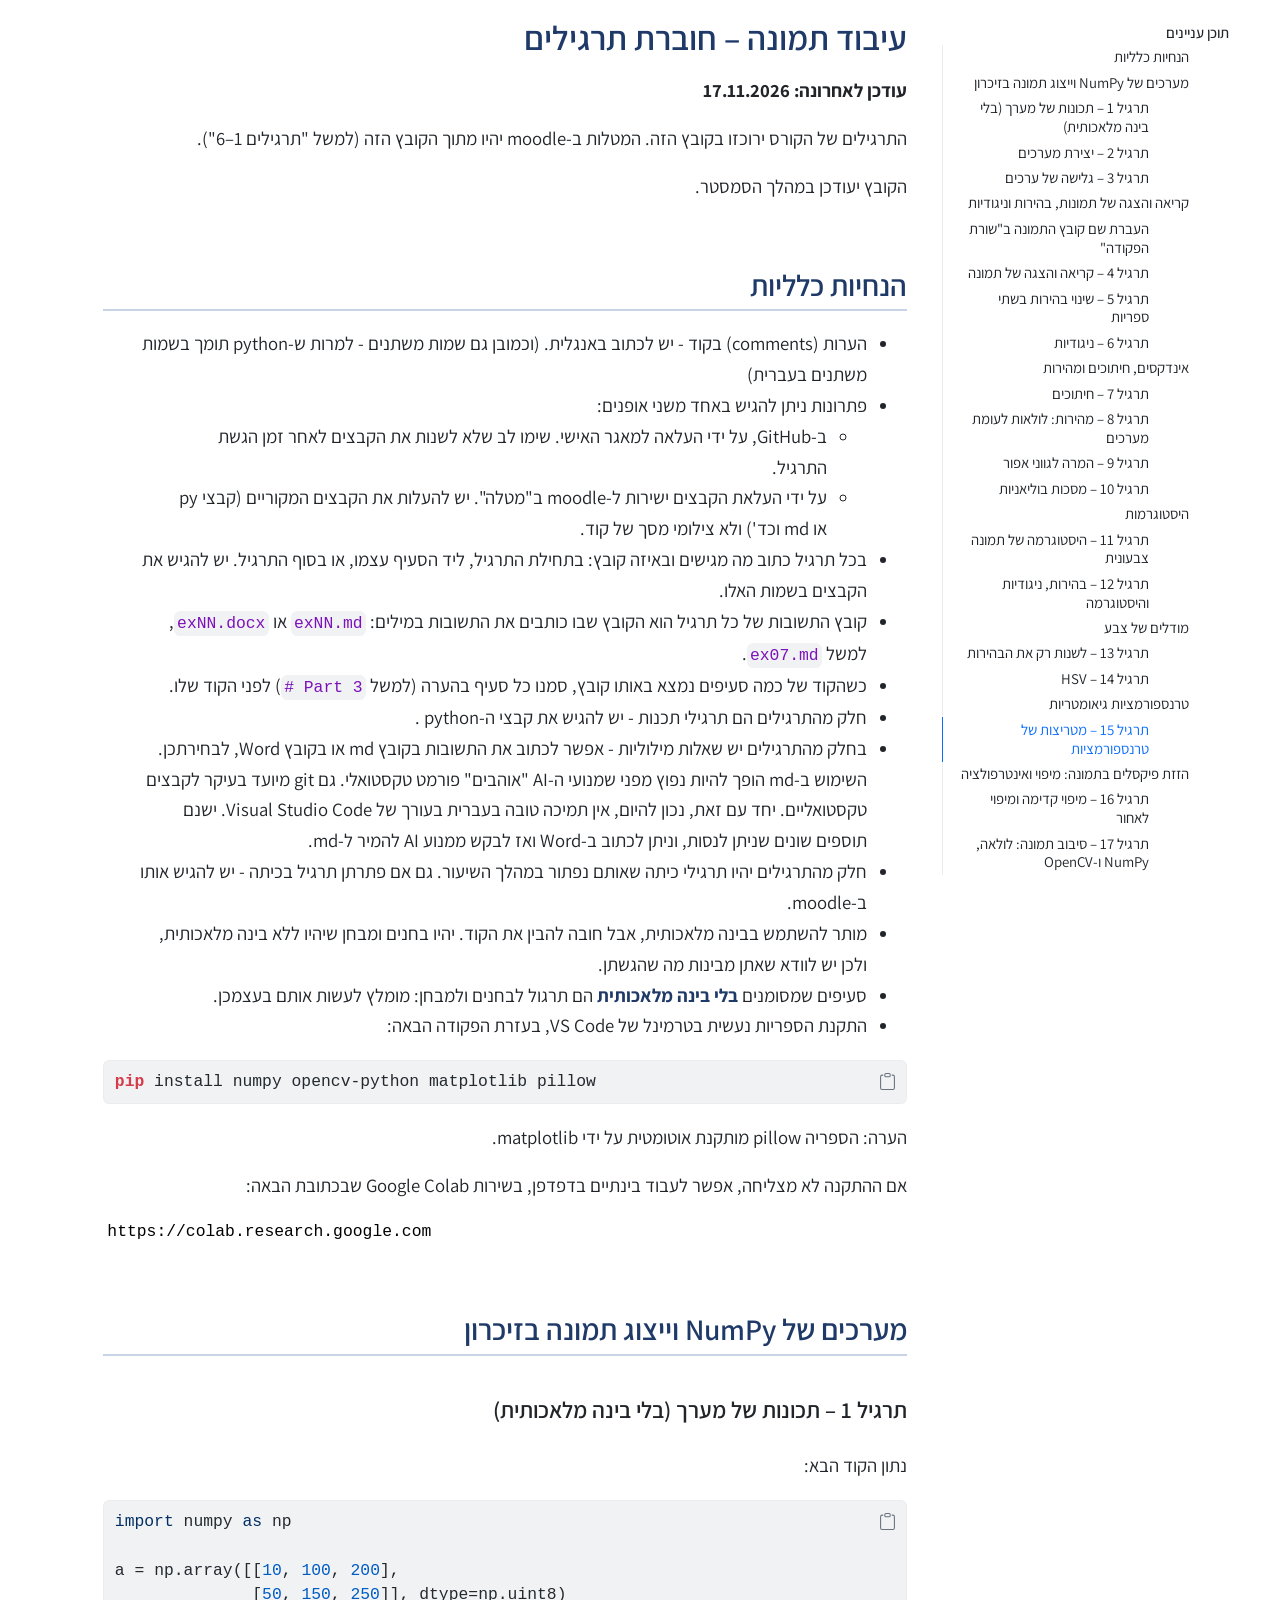
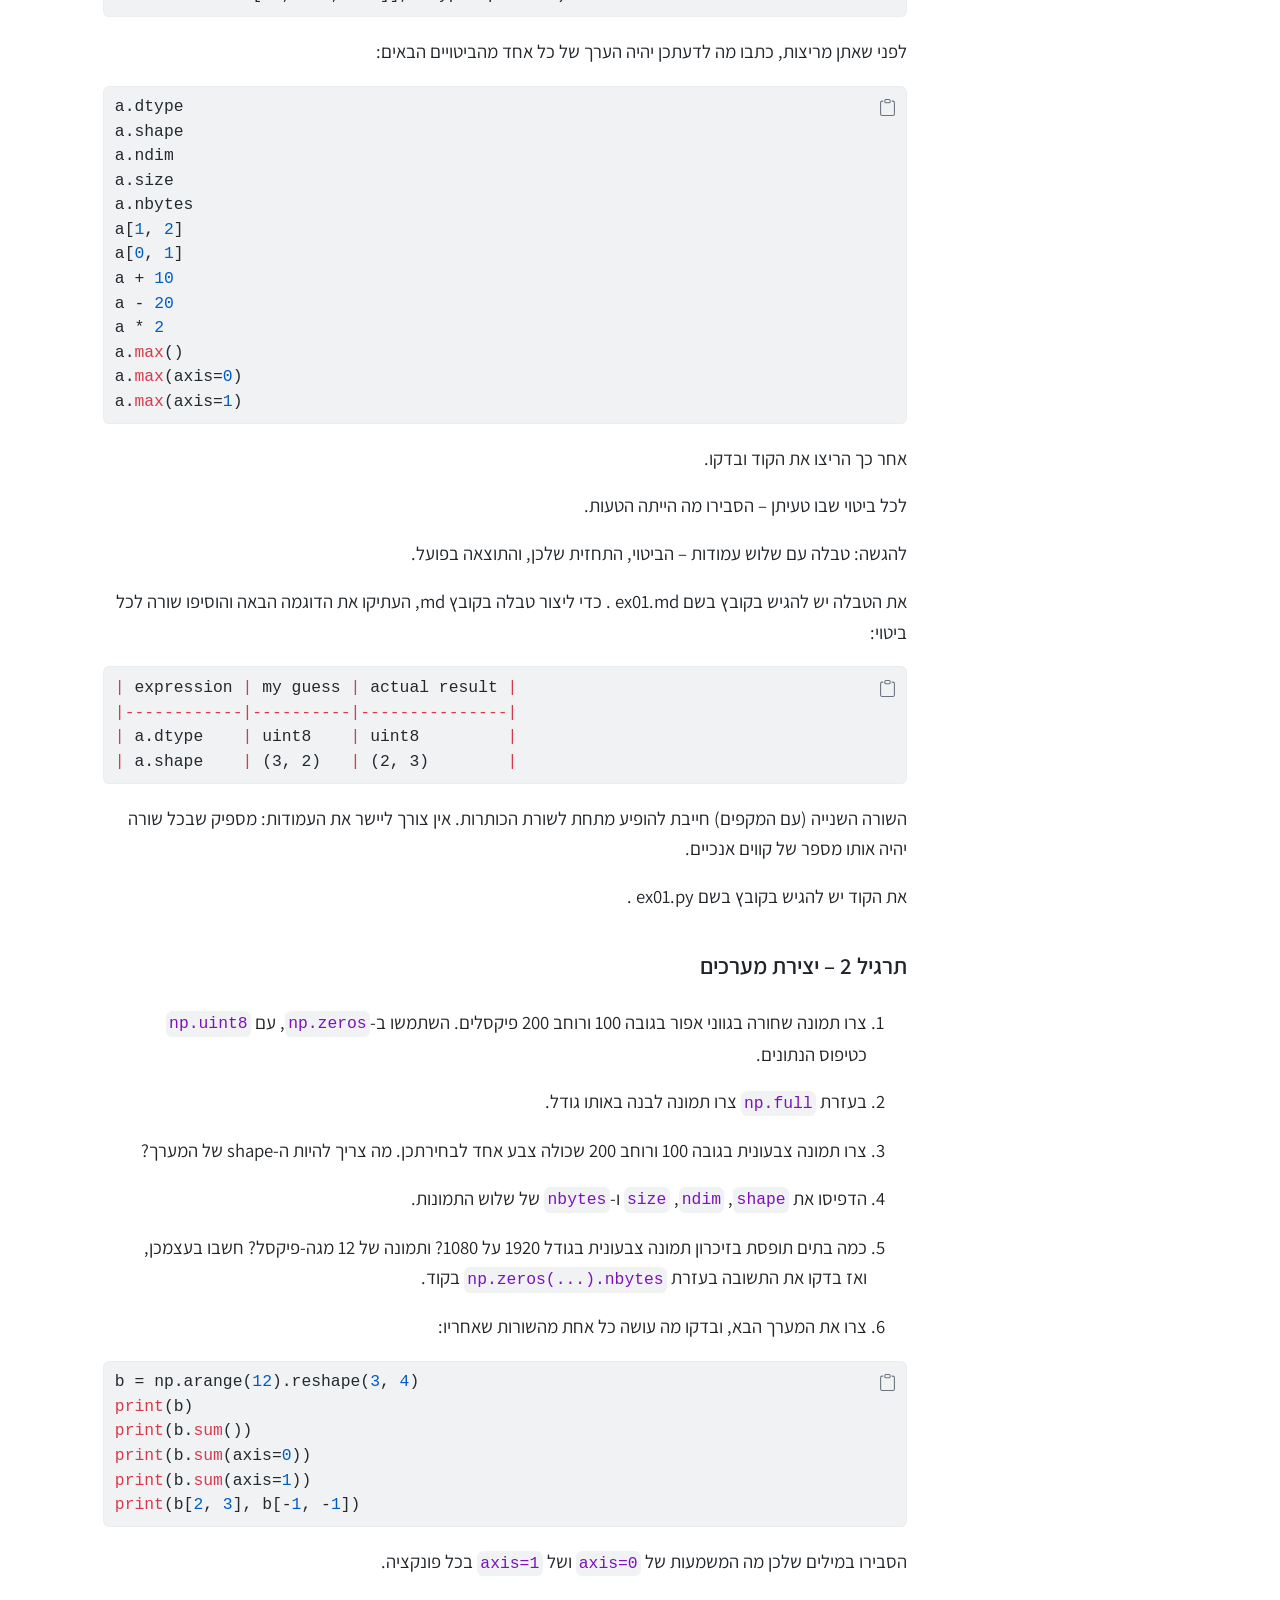
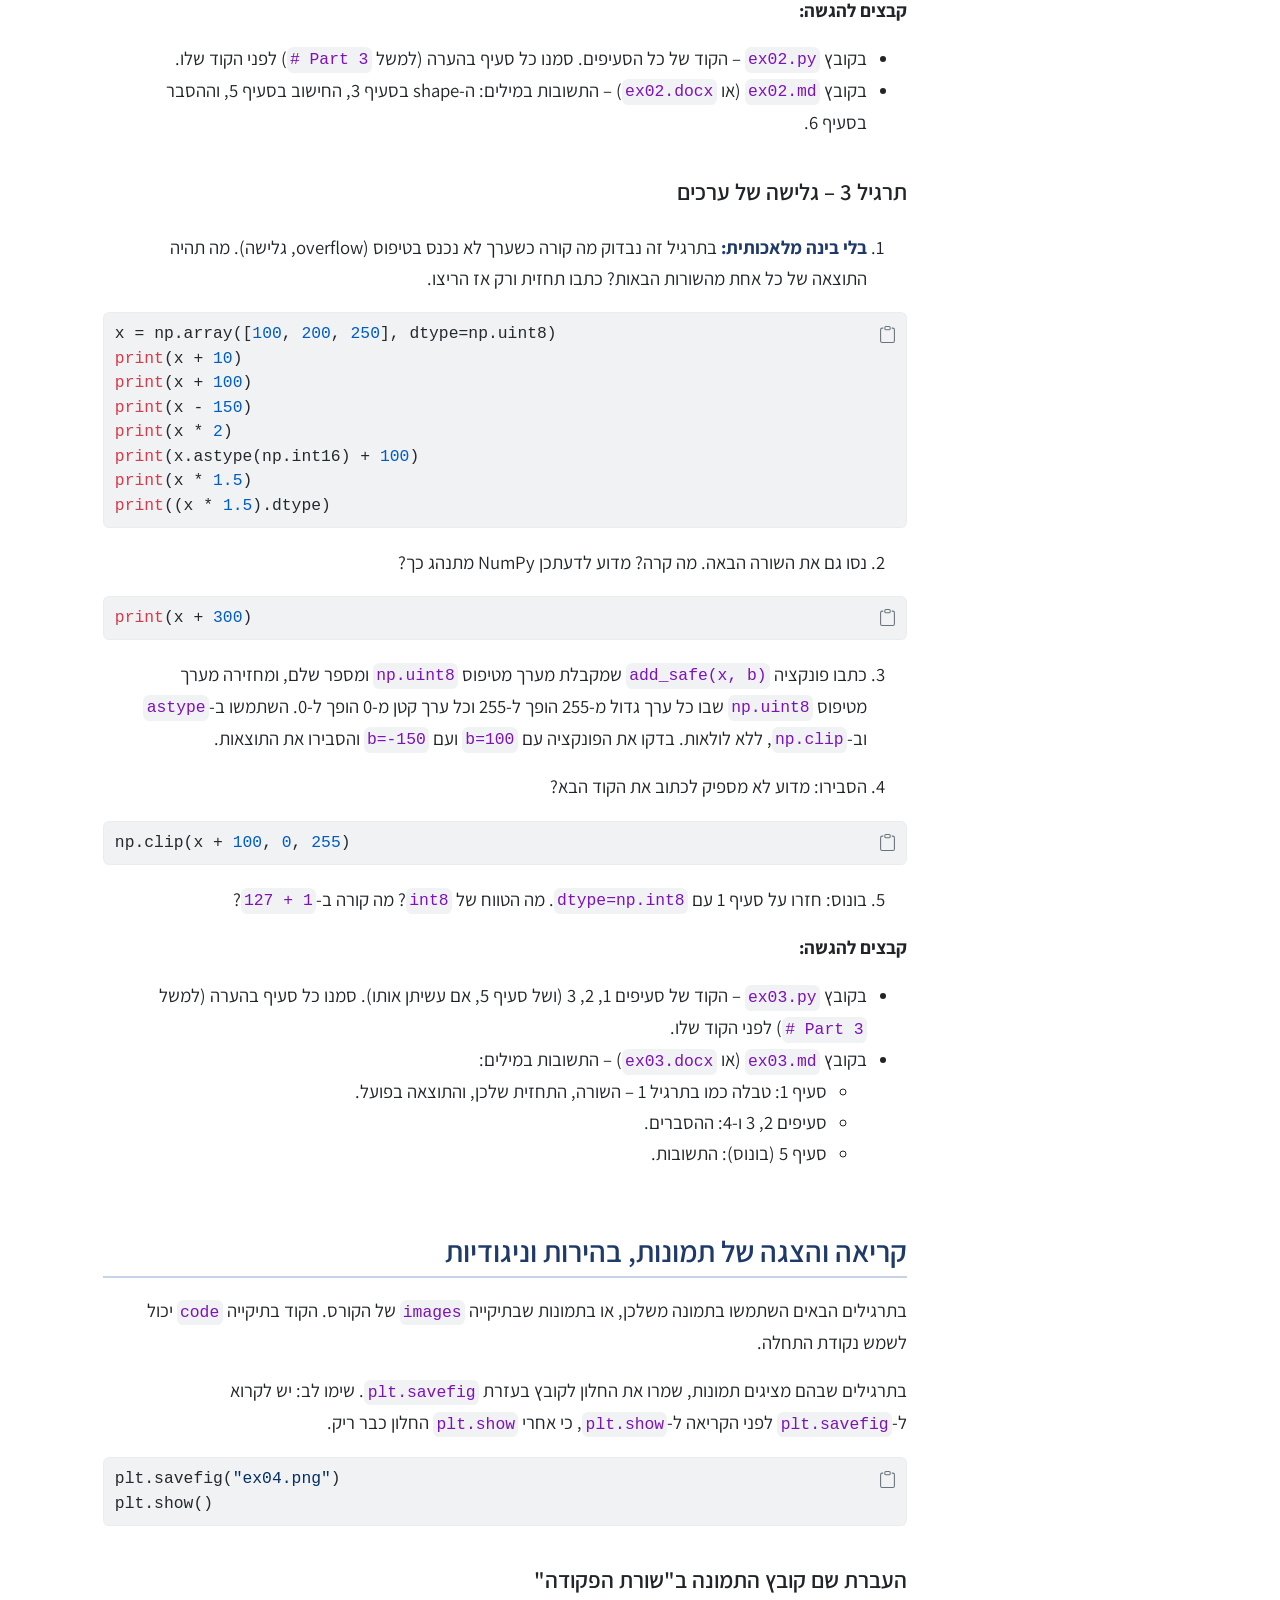
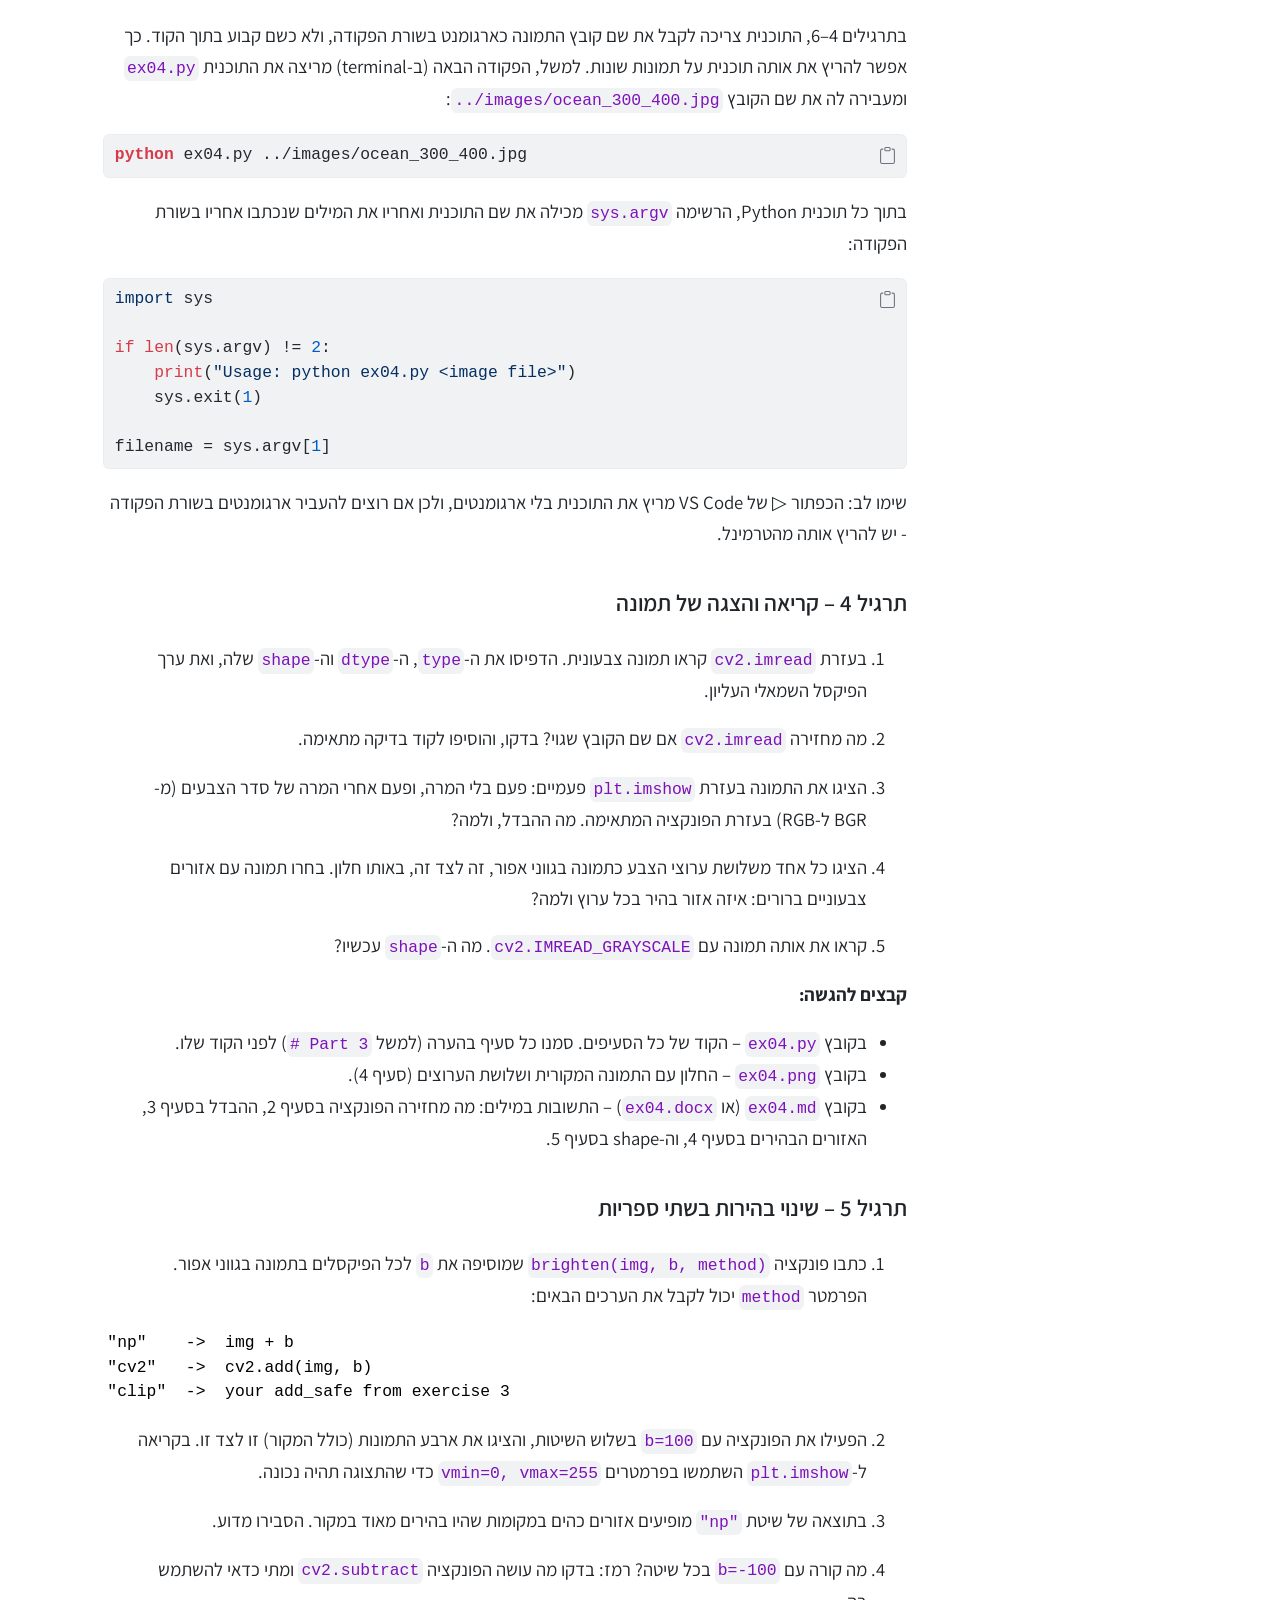
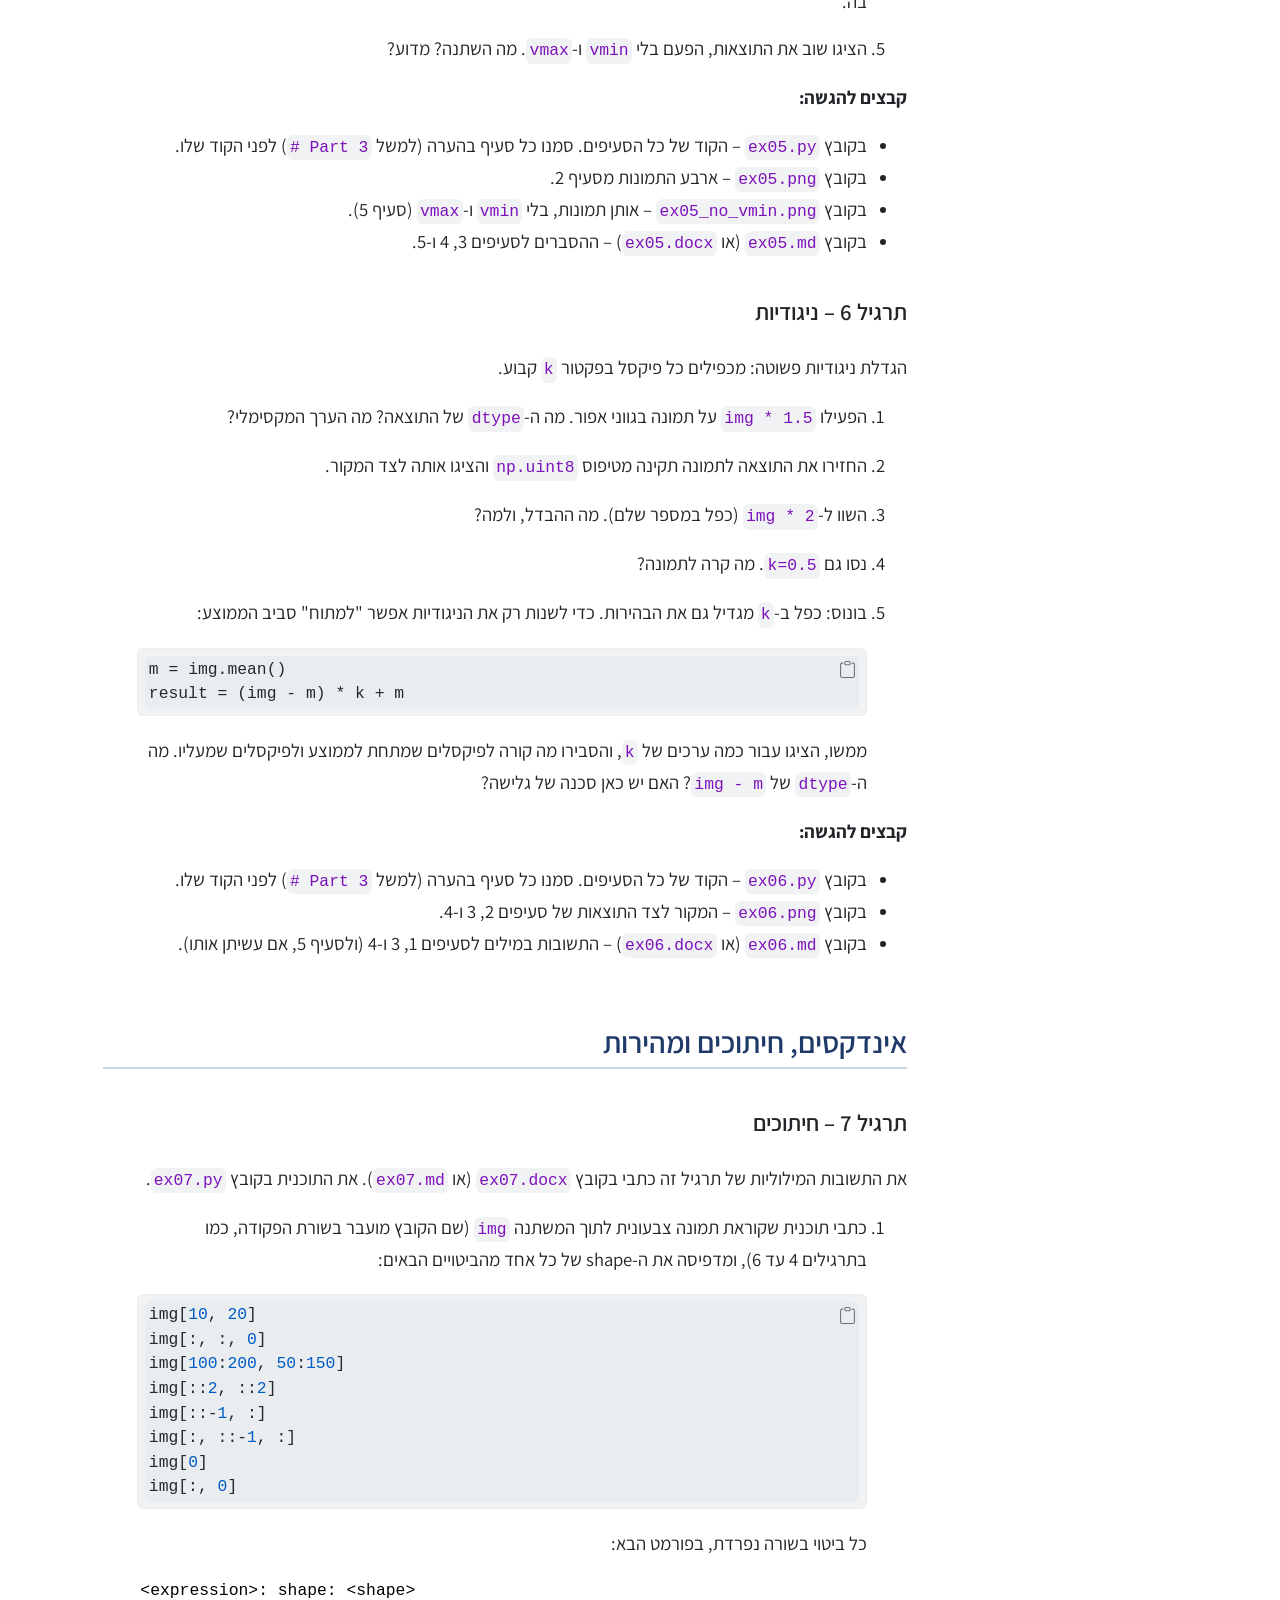
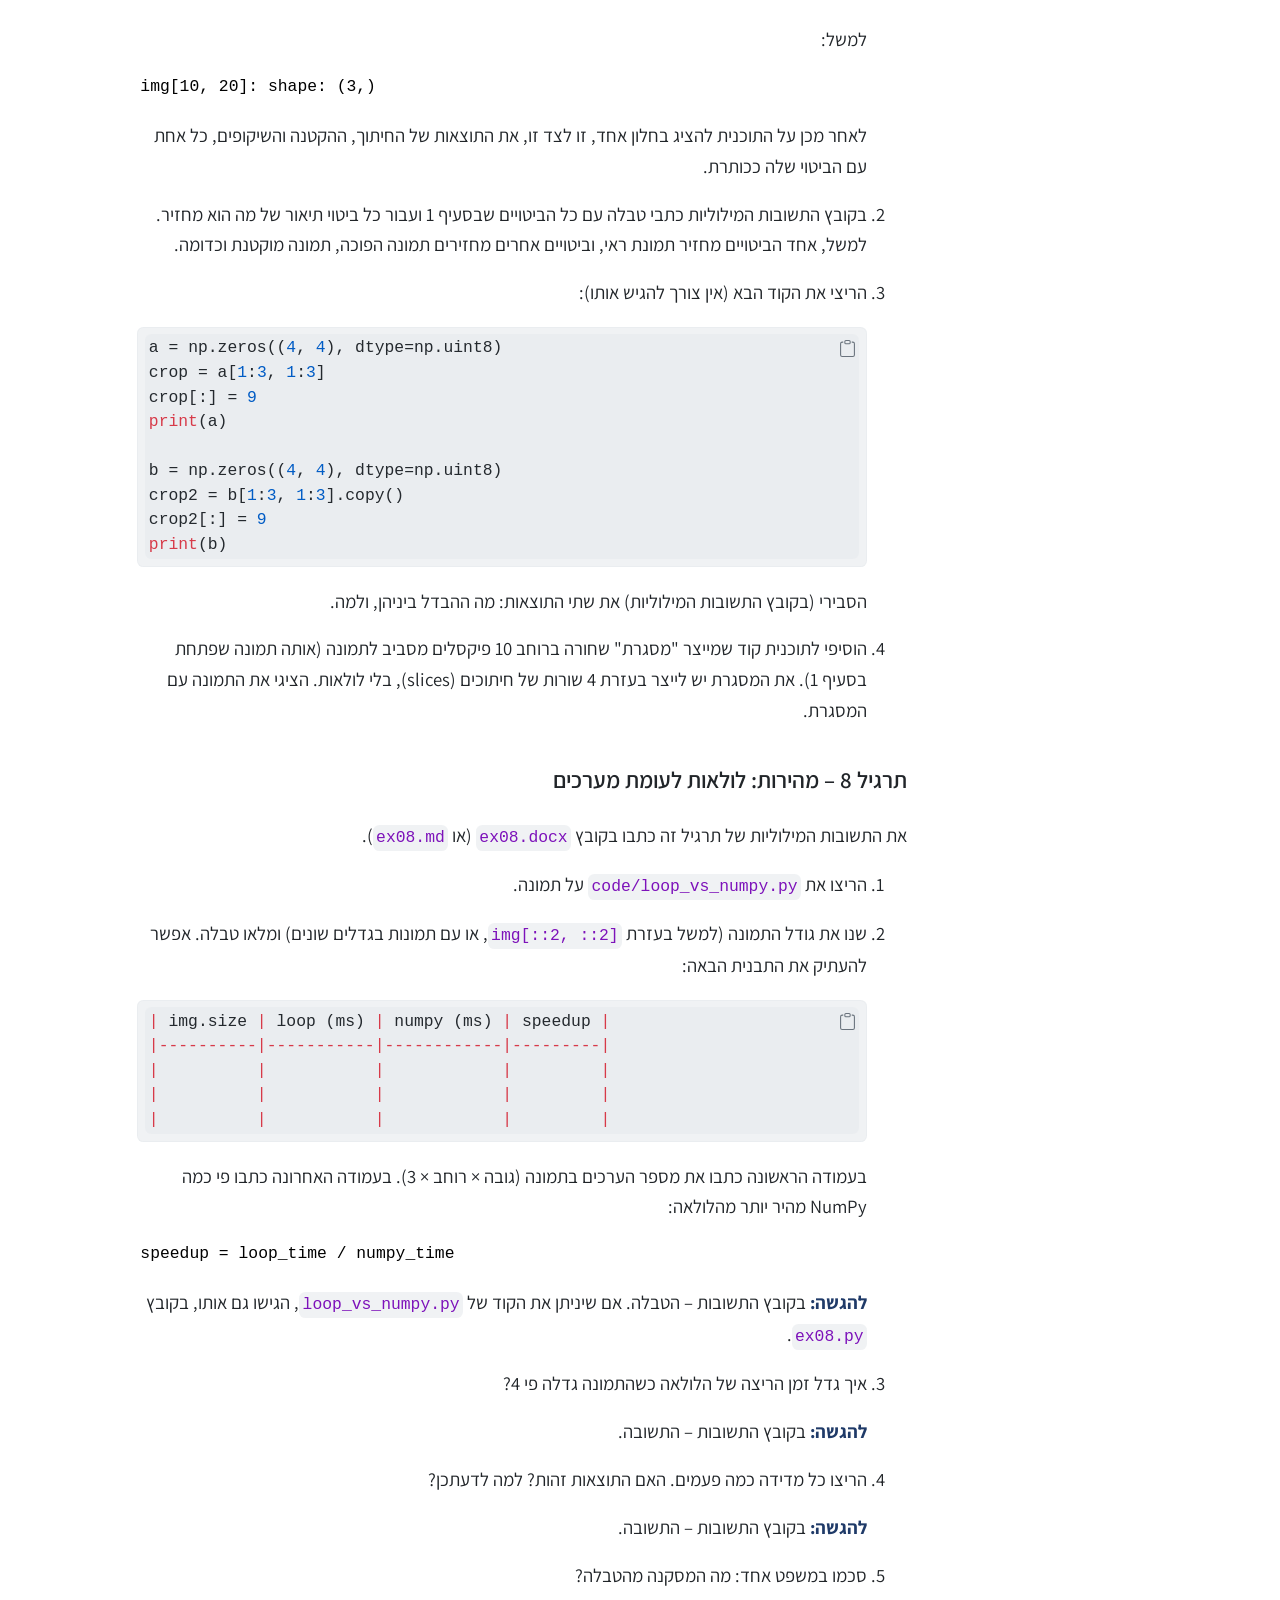
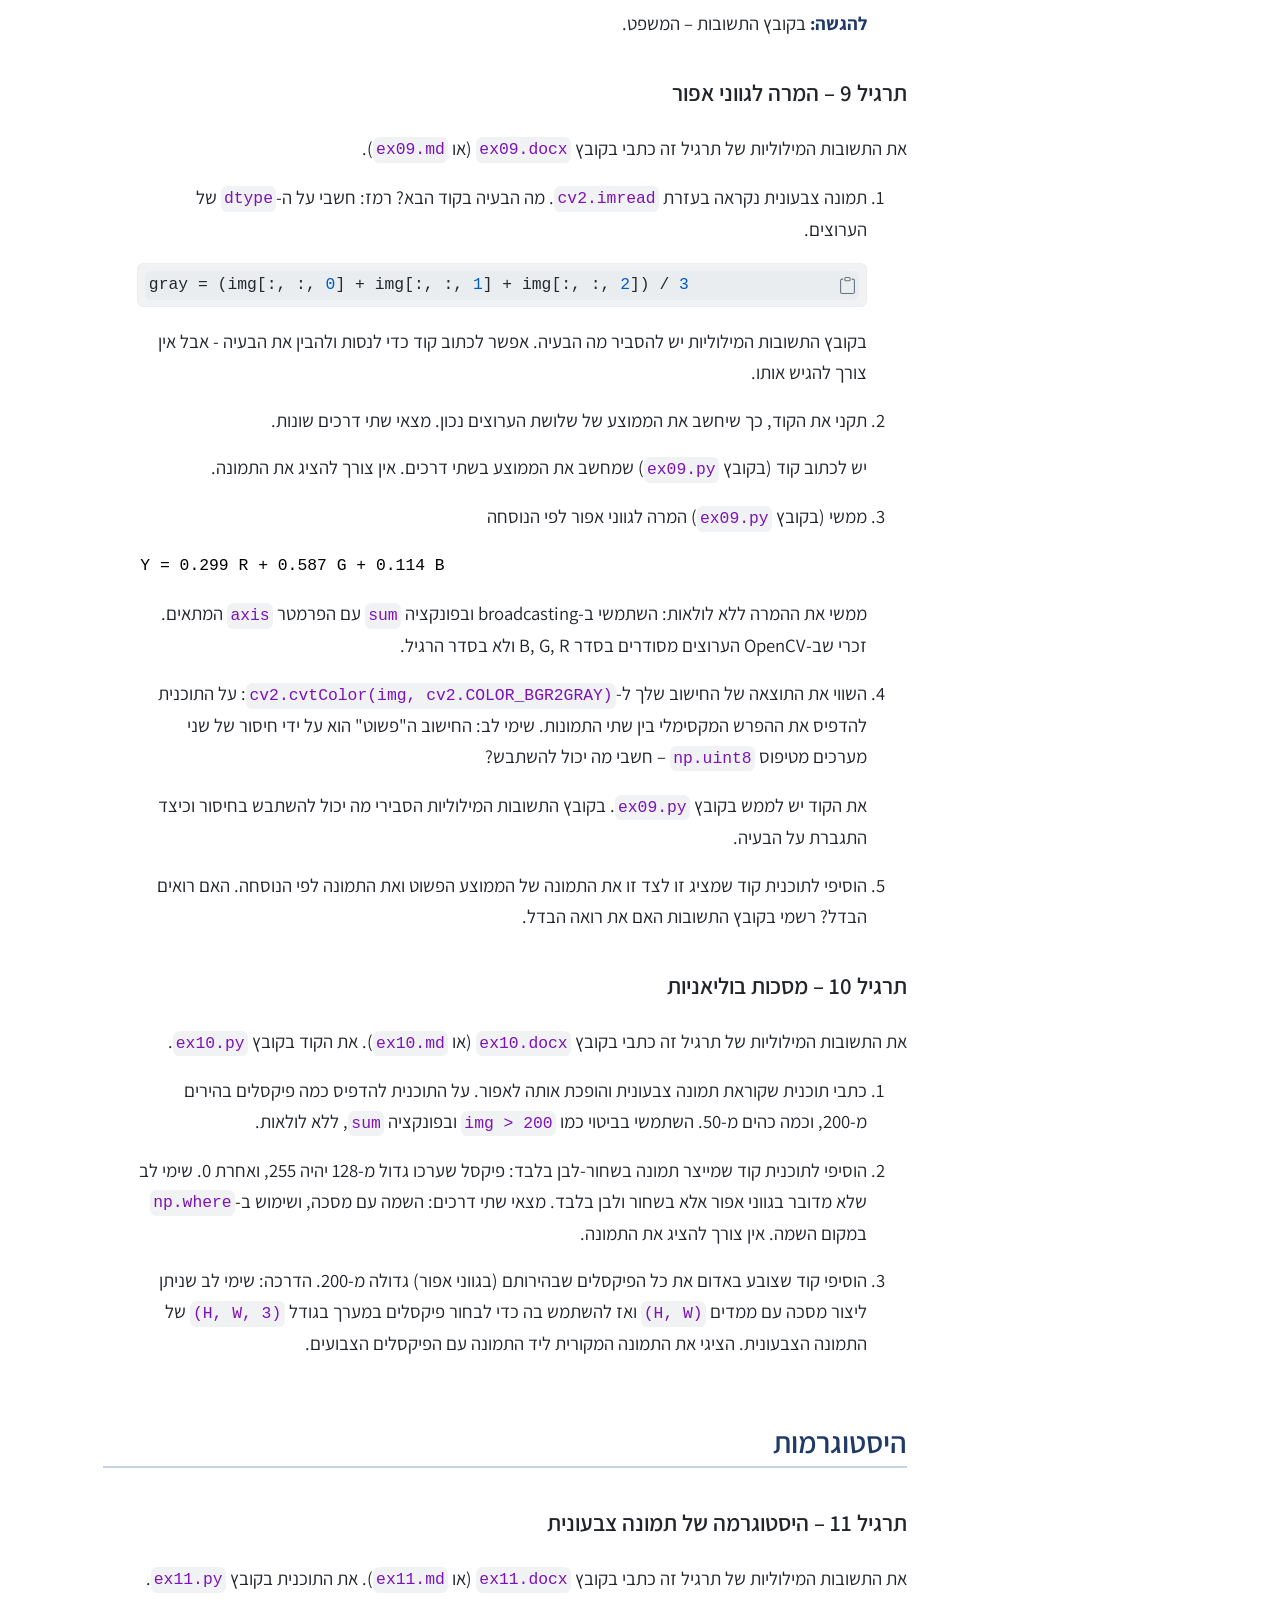
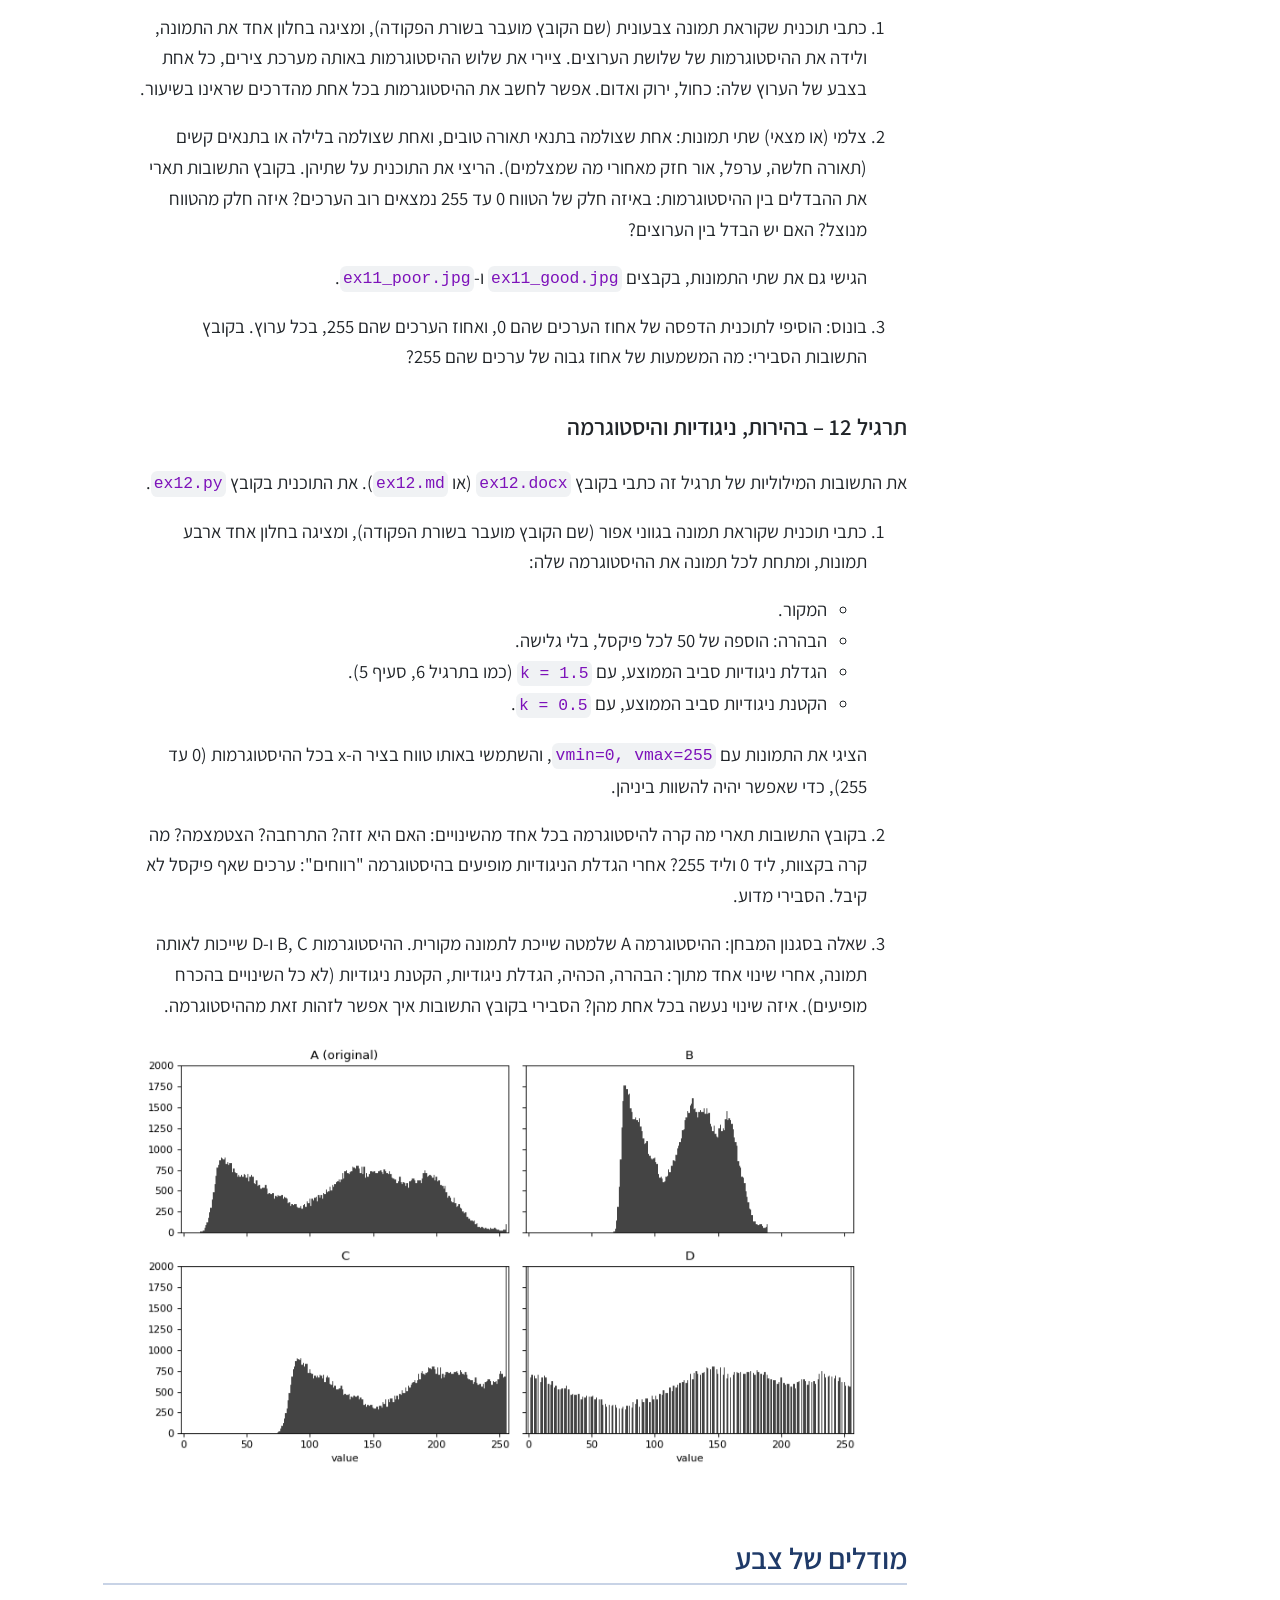
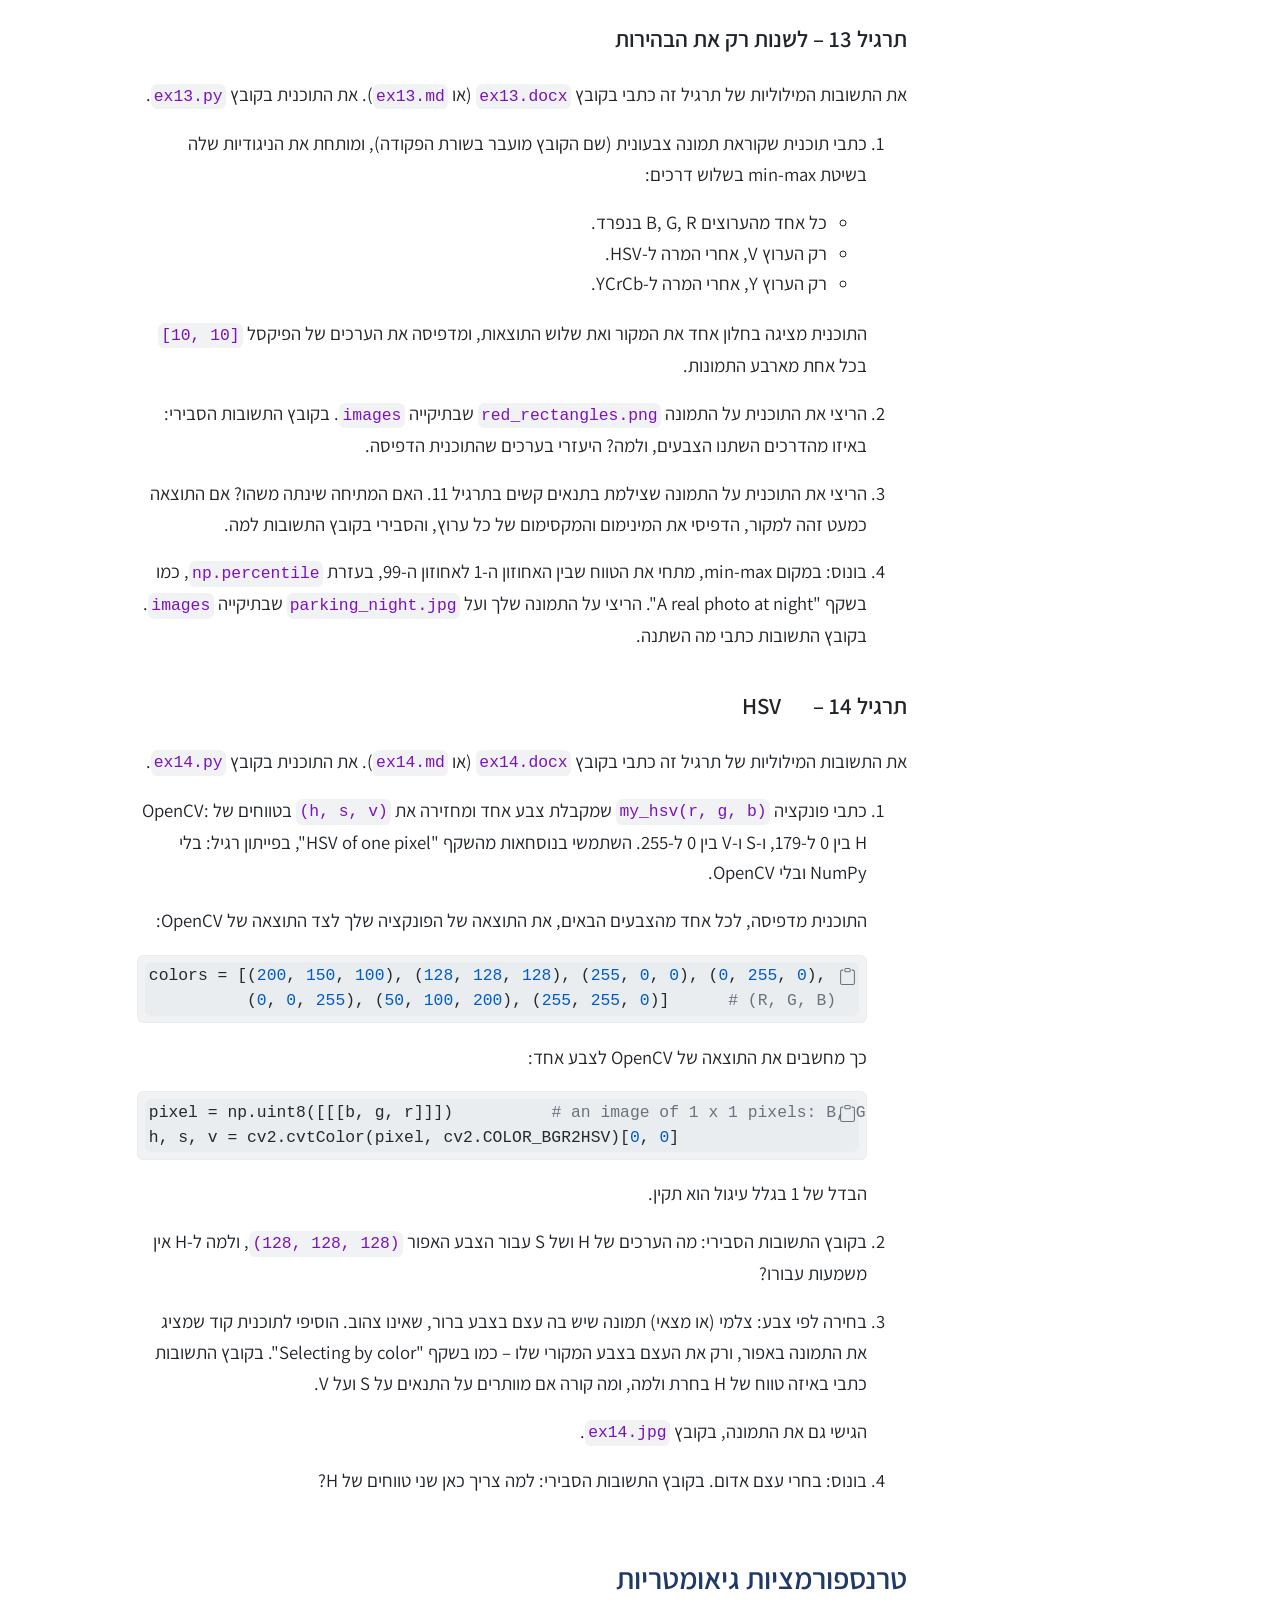
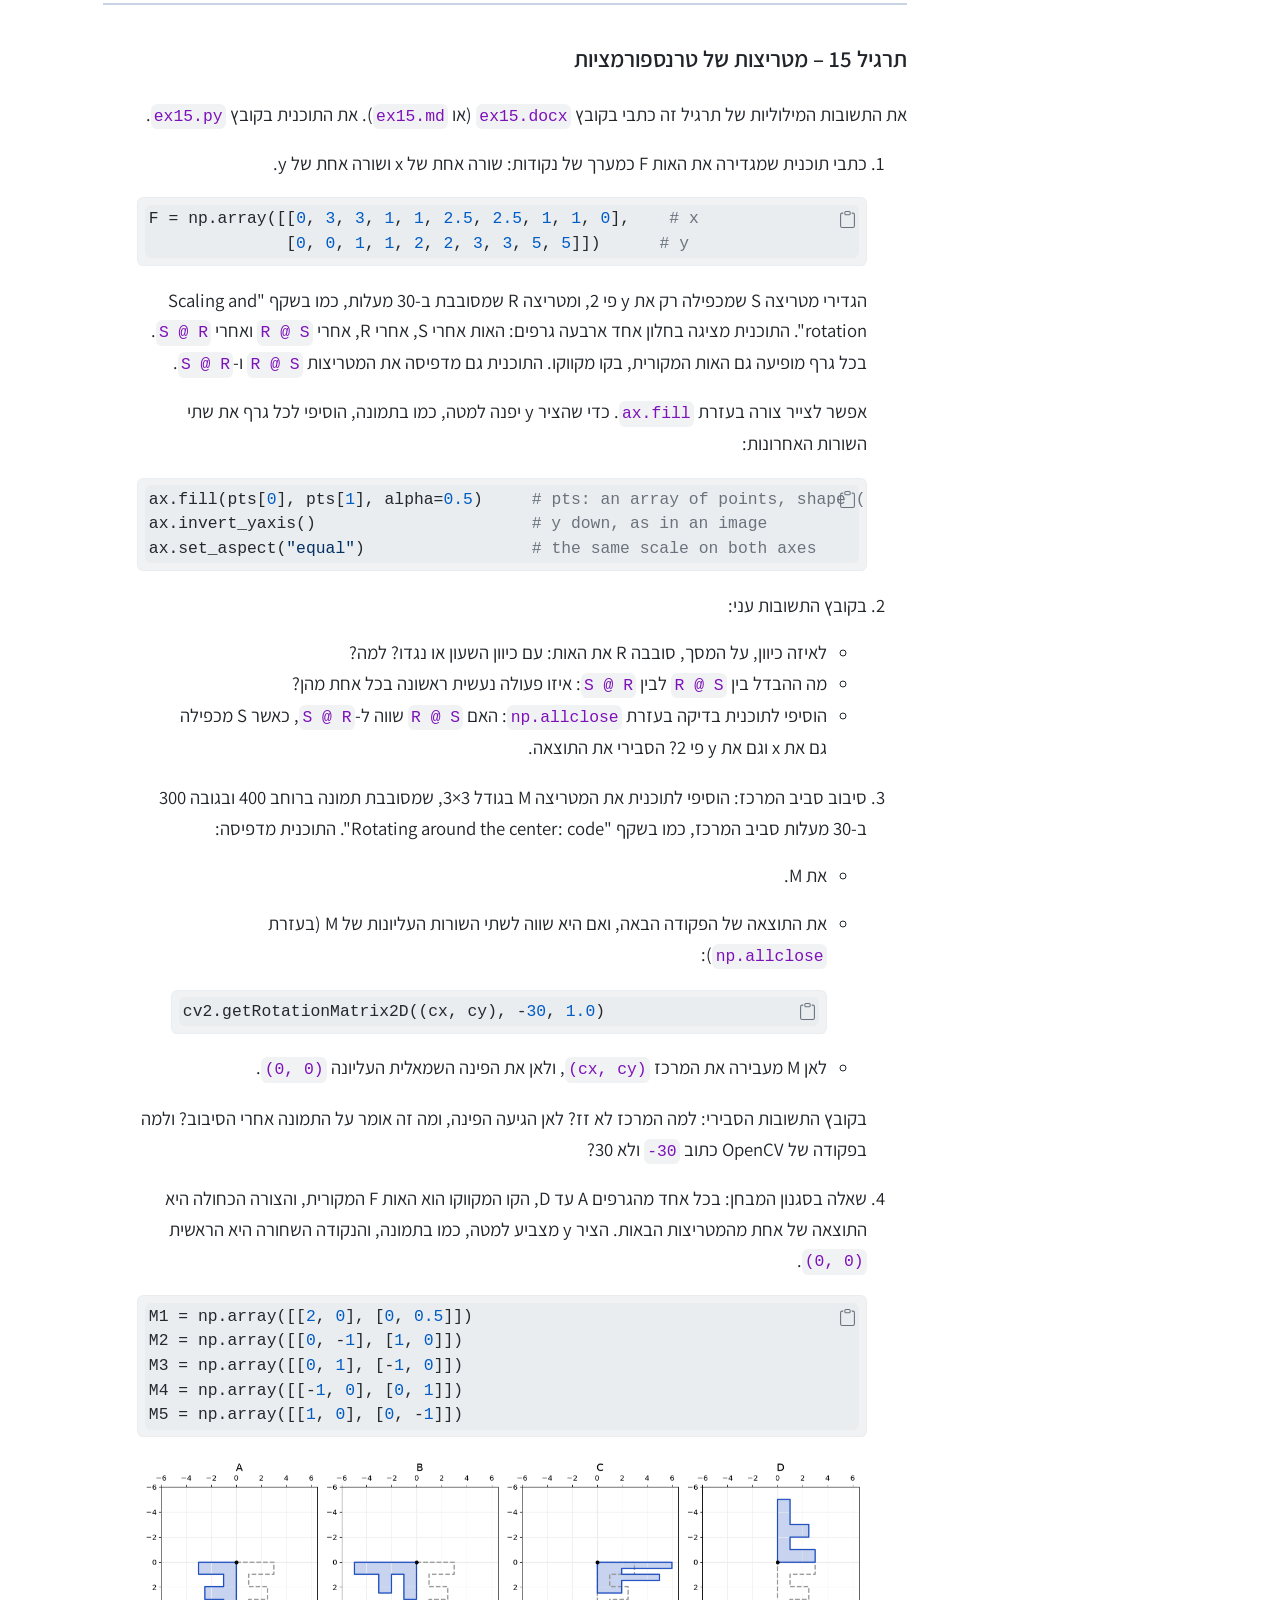
==== commit b65df012: "Exercises 11-17: clearer instructions; the files to submit are named at the top of each exercise (th" ====
--- a/exercises.html
+++ b/exercises.html
@@ -154,7 +154,7 @@
 </header>
 
 
-<p><strong>עודכן לאחרונה: 10.11.2026</strong></p>
+<p><strong>עודכן לאחרונה: 17.11.2026</strong></p>
 <p>התרגילים של הקורס ירוכזו בקובץ הזה. המטלות ב-moodle יהיו מתוך הקובץ הזה (למשל "תרגילים 1–6").</p>
 <p>הקובץ יעודכן במהלך הסמסטר.</p>
 <section id="הנחיות-כלליות" class="level1">
@@ -442,39 +442,34 @@
 <h1>היסטוגרמות</h1>
 <section id="תרגיל-11-היסטוגרמה-של-תמונה-צבעונית" class="level2">
 <h2 class="anchored" data-anchor-id="תרגיל-11-היסטוגרמה-של-תמונה-צבעונית">תרגיל 11 – היסטוגרמה של תמונה צבעונית</h2>
-<p>את התשובות המילוליות של תרגיל זה כתבו בקובץ <code>ex11.docx</code> (או <code>ex11.md</code>).</p>
-<ol type="1">
-<li><p>כתבו תוכנית שקוראת תמונה צבעונית (שם הקובץ מועבר בשורת הפקודה), ומציגה בחלון אחד את התמונה, ולידה את ההיסטוגרמות של שלושת הערוצים. ציירו את שלוש ההיסטוגרמות באותה מערכת צירים, כל אחת בצבע של הערוץ שלה: כחול, ירוק ואדום. אפשר לחשב את ההיסטוגרמות בכל אחת מהדרכים שראינו בשיעור.</p>
-<p><strong>להגשה:</strong> הקוד בקובץ <code>ex11.py</code>.</p></li>
-<li><p>צלמו (או מצאו) שתי תמונות: אחת שצולמה בתנאי תאורה טובים, ואחת שצולמה בלילה או בתנאים קשים (תאורה חלשה, ערפל, אור חזק מאחורי מה שמצלמים). הריצו את התוכנית על שתיהן. בקובץ התשובות תארו את ההבדלים בין ההיסטוגרמות: באיזה חלק של הטווח 0 עד 255 נמצאים רוב הערכים? איזה חלק מהטווח מנוצל? האם יש הבדל בין הערוצים?</p>
-<p><strong>להגשה:</strong> שתי התמונות, בקבצים <code>ex11_good.jpg</code> ו-<code>ex11_poor.jpg</code>. בקובץ התשובות – התיאור.</p></li>
-<li><p>בונוס: הוסיפו לתוכנית הדפסה של אחוז הערכים שהם 0, ואחוז הערכים שהם 255, בכל ערוץ. בקובץ התשובות הסבירו: מה המשמעות של אחוז גבוה של ערכים שהם 255?</p>
-<p><strong>להגשה:</strong> הקוד בקובץ <code>ex11.py</code>. בקובץ התשובות – ההסבר.</p></li>
+<p>את התשובות המילוליות של תרגיל זה כתבי בקובץ <code>ex11.docx</code> (או <code>ex11.md</code>). את התוכנית בקובץ <code>ex11.py</code>.</p>
+<ol type="1">
+<li><p>כתבי תוכנית שקוראת תמונה צבעונית (שם הקובץ מועבר בשורת הפקודה), ומציגה בחלון אחד את התמונה, ולידה את ההיסטוגרמות של שלושת הערוצים. ציירי את שלוש ההיסטוגרמות באותה מערכת צירים, כל אחת בצבע של הערוץ שלה: כחול, ירוק ואדום. אפשר לחשב את ההיסטוגרמות בכל אחת מהדרכים שראינו בשיעור.</p></li>
+<li><p>צלמי (או מצאי) שתי תמונות: אחת שצולמה בתנאי תאורה טובים, ואחת שצולמה בלילה או בתנאים קשים (תאורה חלשה, ערפל, אור חזק מאחורי מה שמצלמים). הריצי את התוכנית על שתיהן. בקובץ התשובות תארי את ההבדלים בין ההיסטוגרמות: באיזה חלק של הטווח 0 עד 255 נמצאים רוב הערכים? איזה חלק מהטווח מנוצל? האם יש הבדל בין הערוצים?</p>
+<p>הגישי גם את שתי התמונות, בקבצים <code>ex11_good.jpg</code> ו-<code>ex11_poor.jpg</code>.</p></li>
+<li><p>בונוס: הוסיפי לתוכנית הדפסה של אחוז הערכים שהם 0, ואחוז הערכים שהם 255, בכל ערוץ. בקובץ התשובות הסבירי: מה המשמעות של אחוז גבוה של ערכים שהם 255?</p></li>
 </ol>
 </section>
 <section id="תרגיל-12-בהירות-ניגודיות-והיסטוגרמה" class="level2">
 <h2 class="anchored" data-anchor-id="תרגיל-12-בהירות-ניגודיות-והיסטוגרמה">תרגיל 12 – בהירות, ניגודיות והיסטוגרמה</h2>
-<p>את התשובות המילוליות של תרגיל זה כתבו בקובץ <code>ex12.docx</code> (או <code>ex12.md</code>).</p>
-<ol type="1">
-<li><p>כתבו תוכנית שקוראת תמונה בגווני אפור (שם הקובץ מועבר בשורת הפקודה), ומציגה בחלון אחד ארבע תמונות, ומתחת לכל תמונה את ההיסטוגרמה שלה:</p>
+<p>את התשובות המילוליות של תרגיל זה כתבי בקובץ <code>ex12.docx</code> (או <code>ex12.md</code>). את התוכנית בקובץ <code>ex12.py</code>.</p>
+<ol type="1">
+<li><p>כתבי תוכנית שקוראת תמונה בגווני אפור (שם הקובץ מועבר בשורת הפקודה), ומציגה בחלון אחד ארבע תמונות, ומתחת לכל תמונה את ההיסטוגרמה שלה:</p>
 <ul>
 <li>המקור.</li>
 <li>הבהרה: הוספה של 50 לכל פיקסל, בלי גלישה.</li>
 <li>הגדלת ניגודיות סביב הממוצע, עם <code dir="ltr">k = 1.5</code> (כמו בתרגיל 6, סעיף 5).</li>
 <li>הקטנת ניגודיות סביב הממוצע, עם <code dir="ltr">k = 0.5</code>.</li>
 </ul>
-<p>הציגו את התמונות עם <code>vmin=0, vmax=255</code>, והשתמשו באותו טווח בציר ה-x בכל ההיסטוגרמות (0 עד 255), כדי שאפשר יהיה להשוות ביניהן.</p>
-<p><strong>להגשה:</strong> הקוד בקובץ <code>ex12.py</code>.</p></li>
-<li><p>בקובץ התשובות תארו מה קרה להיסטוגרמה בכל אחד מהשינויים: האם היא זזה? התרחבה? הצטמצמה? מה קרה בקצוות, ליד 0 וליד 255? אחרי הגדלת הניגודיות מופיעים בהיסטוגרמה "רווחים": ערכים שאף פיקסל לא קיבל. הסבירו מדוע.</p>
-<p><strong>להגשה:</strong> בקובץ התשובות – התיאור וההסבר.</p></li>
-<li><p>שאלה בסגנון המבחן: ההיסטוגרמה A שלמטה שייכת לתמונה מקורית. ההיסטוגרמות B, C ו-D שייכות לאותה תמונה, אחרי שינוי אחד מתוך: הבהרה, הכהיה, הגדלת ניגודיות, הקטנת ניגודיות (לא כל השינויים בהכרח מופיעים). איזה שינוי נעשה בכל אחת מהן? הסבירו איך אפשר לזהות זאת מההיסטוגרמה.</p>
+<p>הציגי את התמונות עם <code>vmin=0, vmax=255</code>, והשתמשי באותו טווח בציר ה-x בכל ההיסטוגרמות (0 עד 255), כדי שאפשר יהיה להשוות ביניהן.</p></li>
+<li><p>בקובץ התשובות תארי מה קרה להיסטוגרמה בכל אחד מהשינויים: האם היא זזה? התרחבה? הצטמצמה? מה קרה בקצוות, ליד 0 וליד 255? אחרי הגדלת הניגודיות מופיעים בהיסטוגרמה "רווחים": ערכים שאף פיקסל לא קיבל. הסבירי מדוע.</p></li>
+<li><p>שאלה בסגנון המבחן: ההיסטוגרמה A שלמטה שייכת לתמונה מקורית. ההיסטוגרמות B, C ו-D שייכות לאותה תמונה, אחרי שינוי אחד מתוך: הבהרה, הכהיה, הגדלת ניגודיות, הקטנת ניגודיות (לא כל השינויים בהכרח מופיעים). איזה שינוי נעשה בכל אחת מהן? הסבירי בקובץ התשובות איך אפשר לזהות זאת מההיסטוגרמה.</p>
 <div class="quarto-figure quarto-figure-center">
 <figure class="figure">
 <p><img src="images/ex12_histograms.png" class="img-fluid figure-img"></p>
 <figcaption>ארבע היסטוגרמות: A, B, C, D</figcaption>
 </figure>
-</div>
-<p><strong>להגשה:</strong> בקובץ התשובות – התשובה וההסבר.</p></li>
+</div></li>
 </ol>
 </section>
 </section>
@@ -482,43 +477,36 @@
 <h1>מודלים של צבע</h1>
 <section id="תרגיל-13-לשנות-רק-את-הבהירות" class="level2">
 <h2 class="anchored" data-anchor-id="תרגיל-13-לשנות-רק-את-הבהירות">תרגיל 13 – לשנות רק את הבהירות</h2>
-<p>את התשובות המילוליות של תרגיל זה כתבו בקובץ <code>ex13.docx</code> (או <code>ex13.md</code>).</p>
-<ol type="1">
-<li><p>כתבו תוכנית שקוראת תמונה צבעונית (שם הקובץ מועבר בשורת הפקודה), ומותחת את הניגודיות שלה בשיטת min-max בשלוש דרכים:</p>
+<p>את התשובות המילוליות של תרגיל זה כתבי בקובץ <code>ex13.docx</code> (או <code>ex13.md</code>). את התוכנית בקובץ <code>ex13.py</code>.</p>
+<ol type="1">
+<li><p>כתבי תוכנית שקוראת תמונה צבעונית (שם הקובץ מועבר בשורת הפקודה), ומותחת את הניגודיות שלה בשיטת min-max בשלוש דרכים:</p>
 <ul>
 <li>כל אחד מהערוצים B, G, R בנפרד.</li>
 <li>רק הערוץ V, אחרי המרה ל-HSV.</li>
 <li>רק הערוץ Y, אחרי המרה ל-YCrCb.</li>
 </ul>
-<p>התוכנית מציגה בחלון אחד את המקור ואת שלוש התוצאות, ומדפיסה את הערכים של הפיקסל <code dir="ltr">[10, 10]</code> בכל אחת מארבע התמונות.</p>
-<p><strong>להגשה:</strong> הקוד בקובץ <code>ex13.py</code>.</p></li>
-<li><p>הריצו את התוכנית על התמונה <code>red_rectangles.png</code> שבתיקייה <code>images</code>. בקובץ התשובות הסבירו: באיזו מהדרכים השתנו הצבעים, ולמה? היעזרו בערכים שהתוכנית הדפיסה.</p>
-<p><strong>להגשה:</strong> בקובץ התשובות – ההסבר.</p></li>
-<li><p>הריצו את התוכנית על התמונה שצילמתן בתנאים קשים בתרגיל 11. האם המתיחה שינתה משהו? אם התוצאה כמעט זהה למקור, הדפיסו את המינימום והמקסימום של כל ערוץ, והסבירו בקובץ התשובות למה.</p>
-<p><strong>להגשה:</strong> בקובץ התשובות – התשובה וההסבר.</p></li>
-<li><p>בונוס: במקום min-max, מתחו את הטווח שבין האחוזון ה-1 לאחוזון ה-99, בעזרת <code>np.percentile</code>, כמו בשקף "A real photo at night". הריצו על התמונה שלכן ועל <code>parking_night.jpg</code> שבתיקייה <code>images</code>.</p>
-<p><strong>להגשה:</strong> הקוד בקובץ <code>ex13.py</code>. בקובץ התשובות – מה השתנה.</p></li>
+<p>התוכנית מציגה בחלון אחד את המקור ואת שלוש התוצאות, ומדפיסה את הערכים של הפיקסל <code dir="ltr">[10, 10]</code> בכל אחת מארבע התמונות.</p></li>
+<li><p>הריצי את התוכנית על התמונה <code>red_rectangles.png</code> שבתיקייה <code>images</code>. בקובץ התשובות הסבירי: באיזו מהדרכים השתנו הצבעים, ולמה? היעזרי בערכים שהתוכנית הדפיסה.</p></li>
+<li><p>הריצי את התוכנית על התמונה שצילמת בתנאים קשים בתרגיל 11. האם המתיחה שינתה משהו? אם התוצאה כמעט זהה למקור, הדפיסי את המינימום והמקסימום של כל ערוץ, והסבירי בקובץ התשובות למה.</p></li>
+<li><p>בונוס: במקום min-max, מתחי את הטווח שבין האחוזון ה-1 לאחוזון ה-99, בעזרת <code>np.percentile</code>, כמו בשקף "A real photo at night". הריצי על התמונה שלך ועל <code>parking_night.jpg</code> שבתיקייה <code>images</code>. בקובץ התשובות כתבי מה השתנה.</p></li>
 </ol>
 </section>
 <section id="תרגיל-14-hsv" class="level2">
 <h2 class="anchored" data-anchor-id="תרגיל-14-hsv">תרגיל 14 – HSV</h2>
-<p>את התשובות המילוליות של תרגיל זה כתבו בקובץ <code>ex14.docx</code> (או <code>ex14.md</code>).</p>
-<ol type="1">
-<li><p>כתבו פונקציה <code dir="ltr">my_hsv(r, g, b)</code> שמקבלת צבע אחד ומחזירה את <code dir="ltr">(h, s, v)</code> בטווחים של OpenCV: H בין 0 ל-179, ו-S ו-V בין 0 ל-255. השתמשו בנוסחאות מהשקף "HSV of one pixel", בפייתון רגיל: בלי NumPy ובלי OpenCV.</p>
-<p>התוכנית מדפיסה, לכל אחד מהצבעים הבאים, את התוצאה של הפונקציה שלכן לצד התוצאה של OpenCV:</p>
+<p>את התשובות המילוליות של תרגיל זה כתבי בקובץ <code>ex14.docx</code> (או <code>ex14.md</code>). את התוכנית בקובץ <code>ex14.py</code>.</p>
+<ol type="1">
+<li><p>כתבי פונקציה <code dir="ltr">my_hsv(r, g, b)</code> שמקבלת צבע אחד ומחזירה את <code dir="ltr">(h, s, v)</code> בטווחים של OpenCV: H בין 0 ל-179, ו-S ו-V בין 0 ל-255. השתמשי בנוסחאות מהשקף "HSV of one pixel", בפייתון רגיל: בלי NumPy ובלי OpenCV.</p>
+<p>התוכנית מדפיסה, לכל אחד מהצבעים הבאים, את התוצאה של הפונקציה שלך לצד התוצאה של OpenCV:</p>
 <div class="code-copy-outer-scaffold"><div class="sourceCode" id="cb23"><pre class="sourceCode python code-with-copy"><code class="sourceCode python"><span id="cb23-1"><a href="#cb23-1" aria-hidden="true" tabindex="-1"></a>colors <span class="op">=</span> [(<span class="dv">200</span>, <span class="dv">150</span>, <span class="dv">100</span>), (<span class="dv">128</span>, <span class="dv">128</span>, <span class="dv">128</span>), (<span class="dv">255</span>, <span class="dv">0</span>, <span class="dv">0</span>), (<span class="dv">0</span>, <span class="dv">255</span>, <span class="dv">0</span>),</span>
 <span id="cb23-2"><a href="#cb23-2" aria-hidden="true" tabindex="-1"></a>          (<span class="dv">0</span>, <span class="dv">0</span>, <span class="dv">255</span>), (<span class="dv">50</span>, <span class="dv">100</span>, <span class="dv">200</span>), (<span class="dv">255</span>, <span class="dv">255</span>, <span class="dv">0</span>)]      <span class="co"># (R, G, B)</span></span></code></pre></div><button title="העתק ללוח" class="code-copy-button"><i class="bi"></i></button></div>
 <p>כך מחשבים את התוצאה של OpenCV לצבע אחד:</p>
 <div class="code-copy-outer-scaffold"><div class="sourceCode" id="cb24"><pre class="sourceCode python code-with-copy"><code class="sourceCode python"><span id="cb24-1"><a href="#cb24-1" aria-hidden="true" tabindex="-1"></a>pixel <span class="op">=</span> np.uint8([[[b, g, r]]])          <span class="co"># an image of 1 x 1 pixels: B, G, R</span></span>
 <span id="cb24-2"><a href="#cb24-2" aria-hidden="true" tabindex="-1"></a>h, s, v <span class="op">=</span> cv2.cvtColor(pixel, cv2.COLOR_BGR2HSV)[<span class="dv">0</span>, <span class="dv">0</span>]</span></code></pre></div><button title="העתק ללוח" class="code-copy-button"><i class="bi"></i></button></div>
-<p>הבדל של 1 בגלל עיגול הוא תקין.</p>
-<p><strong>להגשה:</strong> הקוד בקובץ <code>ex14.py</code>.</p></li>
-<li><p>בקובץ התשובות הסבירו: מה הערכים של H ושל S עבור הצבע האפור <code dir="ltr">(128, 128, 128)</code>, ולמה ל-H אין משמעות עבורו?</p>
-<p><strong>להגשה:</strong> בקובץ התשובות – ההסבר.</p></li>
-<li><p>בחירה לפי צבע: צלמו (או מצאו) תמונה שיש בה עצם בצבע ברור, שאינו צהוב. הוסיפו לתוכנית קוד שמציג את התמונה באפור, ורק את העצם בצבע המקורי שלו – כמו בשקף "Selecting by color". בקובץ התשובות כתבו באיזה טווח של H בחרתן ולמה, ומה קורה אם מוותרים על התנאים על S ועל V.</p>
-<p><strong>להגשה:</strong> הקוד בקובץ <code>ex14.py</code>, והתמונה בקובץ <code>ex14.jpg</code>. בקובץ התשובות – ההסבר.</p></li>
-<li><p>בונוס: בחרו עצם אדום. למה צריך כאן שני טווחים של H?</p>
-<p><strong>להגשה:</strong> הקוד בקובץ <code>ex14.py</code>. בקובץ התשובות – ההסבר.</p></li>
+<p>הבדל של 1 בגלל עיגול הוא תקין.</p></li>
+<li><p>בקובץ התשובות הסבירי: מה הערכים של H ושל S עבור הצבע האפור <code dir="ltr">(128, 128, 128)</code>, ולמה ל-H אין משמעות עבורו?</p></li>
+<li><p>בחירה לפי צבע: צלמי (או מצאי) תמונה שיש בה עצם בצבע ברור, שאינו צהוב. הוסיפי לתוכנית קוד שמציג את התמונה באפור, ורק את העצם בצבע המקורי שלו – כמו בשקף "Selecting by color". בקובץ התשובות כתבי באיזה טווח של H בחרת ולמה, ומה קורה אם מוותרים על התנאים על S ועל V.</p>
+<p>הגישי גם את התמונה, בקובץ <code>ex14.jpg</code>.</p></li>
+<li><p>בונוס: בחרי עצם אדום. בקובץ התשובות הסבירי: למה צריך כאן שני טווחים של H?</p></li>
 </ol>
 </section>
 </section>
@@ -526,33 +514,30 @@
 <h1>טרנספורמציות גיאומטריות</h1>
 <section id="תרגיל-15-מטריצות-של-טרנספורמציות" class="level2">
 <h2 class="anchored" data-anchor-id="תרגיל-15-מטריצות-של-טרנספורמציות">תרגיל 15 – מטריצות של טרנספורמציות</h2>
-<p>את התשובות המילוליות של תרגיל זה כתבו בקובץ <code>ex15.docx</code> (או <code>ex15.md</code>).</p>
-<ol type="1">
-<li><p>כתבו תוכנית שמגדירה את האות F כמערך של נקודות: שורה אחת של x ושורה אחת של y.</p>
+<p>את התשובות המילוליות של תרגיל זה כתבי בקובץ <code>ex15.docx</code> (או <code>ex15.md</code>). את התוכנית בקובץ <code>ex15.py</code>.</p>
+<ol type="1">
+<li><p>כתבי תוכנית שמגדירה את האות F כמערך של נקודות: שורה אחת של x ושורה אחת של y.</p>
 <div class="code-copy-outer-scaffold"><div class="sourceCode" id="cb25"><pre class="sourceCode python code-with-copy"><code class="sourceCode python"><span id="cb25-1"><a href="#cb25-1" aria-hidden="true" tabindex="-1"></a>F <span class="op">=</span> np.array([[<span class="dv">0</span>, <span class="dv">3</span>, <span class="dv">3</span>, <span class="dv">1</span>, <span class="dv">1</span>, <span class="fl">2.5</span>, <span class="fl">2.5</span>, <span class="dv">1</span>, <span class="dv">1</span>, <span class="dv">0</span>],    <span class="co"># x</span></span>
 <span id="cb25-2"><a href="#cb25-2" aria-hidden="true" tabindex="-1"></a>              [<span class="dv">0</span>, <span class="dv">0</span>, <span class="dv">1</span>, <span class="dv">1</span>, <span class="dv">2</span>, <span class="dv">2</span>, <span class="dv">3</span>, <span class="dv">3</span>, <span class="dv">5</span>, <span class="dv">5</span>]])      <span class="co"># y</span></span></code></pre></div><button title="העתק ללוח" class="code-copy-button"><i class="bi"></i></button></div>
-<p>הגדירו מטריצה S שמכפילה רק את y פי 2, ומטריצה R שמסובבת ב-30 מעלות, כמו בשקף "Scaling and rotation". התוכנית מציגה בחלון אחד ארבעה גרפים: האות אחרי S, אחרי R, אחרי <code dir="ltr">R @ S</code> ואחרי <code dir="ltr">S @ R</code>. בכל גרף מופיעה גם האות המקורית, בקו מקווקו. התוכנית גם מדפיסה את המטריצות <code dir="ltr">R @ S</code> ו-<code dir="ltr">S @ R</code>.</p>
-<p>אפשר לצייר צורה בעזרת <code>ax.fill</code>. כדי שהציר y יפנה למטה, כמו בתמונה, הוסיפו לכל גרף את שתי השורות האחרונות:</p>
+<p>הגדירי מטריצה S שמכפילה רק את y פי 2, ומטריצה R שמסובבת ב-30 מעלות, כמו בשקף "Scaling and rotation". התוכנית מציגה בחלון אחד ארבעה גרפים: האות אחרי S, אחרי R, אחרי <code dir="ltr">R @ S</code> ואחרי <code dir="ltr">S @ R</code>. בכל גרף מופיעה גם האות המקורית, בקו מקווקו. התוכנית גם מדפיסה את המטריצות <code dir="ltr">R @ S</code> ו-<code dir="ltr">S @ R</code>.</p>
+<p>אפשר לצייר צורה בעזרת <code>ax.fill</code>. כדי שהציר y יפנה למטה, כמו בתמונה, הוסיפי לכל גרף את שתי השורות האחרונות:</p>
 <div class="code-copy-outer-scaffold"><div class="sourceCode" id="cb26"><pre class="sourceCode python code-with-copy"><code class="sourceCode python"><span id="cb26-1"><a href="#cb26-1" aria-hidden="true" tabindex="-1"></a>ax.fill(pts[<span class="dv">0</span>], pts[<span class="dv">1</span>], alpha<span class="op">=</span><span class="fl">0.5</span>)     <span class="co"># pts: an array of points, shape (2, n)</span></span>
 <span id="cb26-2"><a href="#cb26-2" aria-hidden="true" tabindex="-1"></a>ax.invert_yaxis()                      <span class="co"># y down, as in an image</span></span>
-<span id="cb26-3"><a href="#cb26-3" aria-hidden="true" tabindex="-1"></a>ax.set_aspect(<span class="st">"equal"</span>)                 <span class="co"># the same scale on both axes</span></span></code></pre></div><button title="העתק ללוח" class="code-copy-button"><i class="bi"></i></button></div>
-<p><strong>להגשה:</strong> הקוד בקובץ <code>ex15.py</code>.</p></li>
-<li><p>בקובץ התשובות ענו:</p>
+<span id="cb26-3"><a href="#cb26-3" aria-hidden="true" tabindex="-1"></a>ax.set_aspect(<span class="st">"equal"</span>)                 <span class="co"># the same scale on both axes</span></span></code></pre></div><button title="העתק ללוח" class="code-copy-button"><i class="bi"></i></button></div></li>
+<li><p>בקובץ התשובות עני:</p>
 <ul>
 <li>לאיזה כיוון, על המסך, סובבה R את האות: עם כיוון השעון או נגדו? למה?</li>
 <li>מה ההבדל בין <code dir="ltr">R @ S</code> לבין <code dir="ltr">S @ R</code>: איזו פעולה נעשית ראשונה בכל אחת מהן?</li>
-<li>הוסיפו לתוכנית בדיקה בעזרת <code>np.allclose</code>: האם <code dir="ltr">R @ S</code> שווה ל-<code dir="ltr">S @ R</code>, כאשר S מכפילה גם את x וגם את y פי 2? הסבירו את התוצאה.</li>
-</ul>
-<p><strong>להגשה:</strong> הקוד בקובץ <code>ex15.py</code>. בקובץ התשובות – התשובות.</p></li>
-<li><p>סיבוב סביב המרכז: הוסיפו לתוכנית את המטריצה M בגודל 3×3, שמסובבת תמונה ברוחב 400 ובגובה 300 ב-30 מעלות סביב המרכז, כמו בשקף "Rotating around the center: code". התוכנית מדפיסה:</p>
+<li>הוסיפי לתוכנית בדיקה בעזרת <code>np.allclose</code>: האם <code dir="ltr">R @ S</code> שווה ל-<code dir="ltr">S @ R</code>, כאשר S מכפילה גם את x וגם את y פי 2? הסבירי את התוצאה.</li>
+</ul></li>
+<li><p>סיבוב סביב המרכז: הוסיפי לתוכנית את המטריצה M בגודל 3×3, שמסובבת תמונה ברוחב 400 ובגובה 300 ב-30 מעלות סביב המרכז, כמו בשקף "Rotating around the center: code". התוכנית מדפיסה:</p>
 <ul>
 <li><p>את M.</p></li>
 <li><p>את התוצאה של הפקודה הבאה, ואם היא שווה לשתי השורות העליונות של M (בעזרת <code>np.allclose</code>):</p>
 <div class="code-copy-outer-scaffold"><div class="sourceCode" id="cb27"><pre class="sourceCode python code-with-copy"><code class="sourceCode python"><span id="cb27-1"><a href="#cb27-1" aria-hidden="true" tabindex="-1"></a>cv2.getRotationMatrix2D((cx, cy), <span class="op">-</span><span class="dv">30</span>, <span class="fl">1.0</span>)</span></code></pre></div><button title="העתק ללוח" class="code-copy-button"><i class="bi"></i></button></div></li>
 <li><p>לאן M מעבירה את המרכז <code dir="ltr">(cx, cy)</code>, ולאן את הפינה השמאלית העליונה <code dir="ltr">(0, 0)</code>.</p></li>
 </ul>
-<p>בקובץ התשובות הסבירו: למה המרכז לא זז? לאן הגיעה הפינה, ומה זה אומר על התמונה אחרי הסיבוב? ולמה בפקודה של OpenCV כתוב <code dir="ltr">-30</code> ולא 30?</p>
-<p><strong>להגשה:</strong> הקוד בקובץ <code>ex15.py</code>. בקובץ התשובות – ההסברים.</p></li>
+<p>בקובץ התשובות הסבירי: למה המרכז לא זז? לאן הגיעה הפינה, ומה זה אומר על התמונה אחרי הסיבוב? ולמה בפקודה של OpenCV כתוב <code dir="ltr">-30</code> ולא 30?</p></li>
 <li><p>שאלה בסגנון המבחן: בכל אחד מהגרפים A עד D, הקו המקווקו הוא האות F המקורית, והצורה הכחולה היא התוצאה של אחת מהמטריצות הבאות. הציר y מצביע למטה, כמו בתמונה, והנקודה השחורה היא הראשית <code dir="ltr">(0, 0)</code>.</p>
 <div class="code-copy-outer-scaffold"><div class="sourceCode" id="cb28"><pre class="sourceCode python code-with-copy"><code class="sourceCode python"><span id="cb28-1"><a href="#cb28-1" aria-hidden="true" tabindex="-1"></a>M1 <span class="op">=</span> np.array([[<span class="dv">2</span>, <span class="dv">0</span>], [<span class="dv">0</span>, <span class="fl">0.5</span>]])</span>
 <span id="cb28-2"><a href="#cb28-2" aria-hidden="true" tabindex="-1"></a>M2 <span class="op">=</span> np.array([[<span class="dv">0</span>, <span class="op">-</span><span class="dv">1</span>], [<span class="dv">1</span>, <span class="dv">0</span>]])</span>
@@ -565,13 +550,11 @@
 <figcaption>ארבעה גרפים: A, B, C, D</figcaption>
 </figure>
 </div>
-<p>איזו מטריצה מתאימה לכל גרף? אחת המטריצות לא מופיעה. הסבירו כל תשובה במשפט אחד: למשל, לאן המטריצה מעבירה את הנקודה <code dir="ltr">(0, 5)</code>, הקצה התחתון של האות. אחרי שעניתן, אפשר לבדוק בעזרת התוכנית מסעיף 1.</p>
-<p><strong>להגשה:</strong> בקובץ התשובות – התשובה וההסבר.</p></li>
-<li><p>בונוס: כתבו פונקציה <code dir="ltr">rotation(deg)</code> שמחזירה את המטריצה R של סיבוב ב-deg מעלות, ובדקו בעזרת <code>np.allclose</code>:</p>
+<p>איזו מטריצה מתאימה לכל גרף? אחת המטריצות לא מופיעה. הסבירי בקובץ התשובות כל תשובה במשפט אחד: למשל, לאן המטריצה מעבירה את הנקודה <code dir="ltr">(0, 5)</code>, הקצה התחתון של האות. אחרי שענית, אפשר לבדוק בעזרת התוכנית מסעיף 1.</p></li>
+<li><p>בונוס: כתבי פונקציה <code dir="ltr">rotation(deg)</code> שמחזירה את המטריצה R של סיבוב ב-deg מעלות, ובדקי בעזרת <code>np.allclose</code>:</p>
 <div class="code-copy-outer-scaffold"><div class="sourceCode" id="cb29"><pre class="sourceCode python code-with-copy"><code class="sourceCode python"><span id="cb29-1"><a href="#cb29-1" aria-hidden="true" tabindex="-1"></a>rotation(<span class="dv">30</span>) <span class="op">@</span> rotation(<span class="dv">60</span>)       <span class="co"># == rotation(90)?</span></span>
 <span id="cb29-2"><a href="#cb29-2" aria-hidden="true" tabindex="-1"></a>np.linalg.inv(rotation(<span class="dv">30</span>))       <span class="co"># == rotation(-30)? == rotation(30).T?</span></span></code></pre></div><button title="העתק ללוח" class="code-copy-button"><i class="bi"></i></button></div>
-<p>בקובץ התשובות הסבירו במילים למה שתי הבדיקות יוצאות כך.</p>
-<p><strong>להגשה:</strong> הקוד בקובץ <code>ex15.py</code>. בקובץ התשובות – ההסבר.</p></li>
+<p>בקובץ התשובות הסבירי במילים למה שתי הבדיקות יוצאות כך.</p></li>
 </ol>
 </section>
 </section>
@@ -579,37 +562,33 @@
 <h1>הזזת פיקסלים בתמונה: מיפוי ואינטרפולציה</h1>
 <section id="תרגיל-16-מיפוי-קדימה-ומיפוי-לאחור" class="level2">
 <h2 class="anchored" data-anchor-id="תרגיל-16-מיפוי-קדימה-ומיפוי-לאחור">תרגיל 16 – מיפוי קדימה ומיפוי לאחור</h2>
-<p>את התשובות המילוליות של תרגיל זה כתבו בקובץ <code>ex16.docx</code> (או <code>ex16.md</code>).</p>
-<ol type="1">
-<li><p>כתבו תוכנית שקוראת תמונה צבעונית (שם הקובץ מועבר בשורת הפקודה), ומגדילה אותה פי 1.5 במיפוי קדימה (forward mapping): כל פיקסל <code dir="ltr">(x, y)</code> של המקור נכתב בפיקסל <code dir="ltr">(round(1.5 x), round(1.5 y))</code> של התוצאה. גודל התוצאה: הגובה והרוחב של המקור כפול 1.5, מעוגלים. כתבו את הקוד בלי לולאות, בעזרת <code>np.indices</code>, כמו בשקף "A vectorized warp". למשל:</p>
+<p>את התשובות המילוליות של תרגיל זה כתבי בקובץ <code>ex16.docx</code> (או <code>ex16.md</code>). את התוכנית בקובץ <code>ex16.py</code>.</p>
+<ol type="1">
+<li><p>כתבי תוכנית שקוראת תמונה צבעונית (שם הקובץ מועבר בשורת הפקודה), ומגדילה אותה פי 1.5 במיפוי קדימה (forward mapping): כל פיקסל <code dir="ltr">(x, y)</code> של המקור נכתב בפיקסל <code dir="ltr">(round(1.5 x), round(1.5 y))</code> של התוצאה. גודל התוצאה: הגובה והרוחב של המקור כפול 1.5, מעוגלים. כתבי את הקוד בלי לולאות, בעזרת <code>np.indices</code>, כמו בשקף "A vectorized warp". למשל:</p>
 <div class="code-copy-outer-scaffold"><div class="sourceCode" id="cb30"><pre class="sourceCode python code-with-copy"><code class="sourceCode python"><span id="cb30-1"><a href="#cb30-1" aria-hidden="true" tabindex="-1"></a>ys, xs <span class="op">=</span> np.indices((h, w))            <span class="co"># y, x of every source pixel</span></span>
 <span id="cb30-2"><a href="#cb30-2" aria-hidden="true" tabindex="-1"></a>dx <span class="op">=</span> np.<span class="bu">round</span>(<span class="fl">1.5</span> <span class="op">*</span> xs).astype(<span class="bu">int</span>)    <span class="co"># where each source pixel goes</span></span>
 <span id="cb30-3"><a href="#cb30-3" aria-hidden="true" tabindex="-1"></a>dy <span class="op">=</span> np.<span class="bu">round</span>(<span class="fl">1.5</span> <span class="op">*</span> ys).astype(<span class="bu">int</span>)</span>
 <span id="cb30-4"><a href="#cb30-4" aria-hidden="true" tabindex="-1"></a>out[dy, dx] <span class="op">=</span> img                      <span class="co"># out: a black image of the new size</span></span></code></pre></div><button title="העתק ללוח" class="code-copy-button"><i class="bi"></i></button></div>
-<p>שמרו גם מערך בוליאני <code>written</code> בגודל התוצאה, שבו True במקומות שנכתב בהם ערך. התוכנית מדפיסה כמה פיקסלים בתוצאה לא קיבלו ערך, מתוך כמה, ומציגה את המקור ואת התוצאה זו לצד זו.</p>
-<p><strong>להגשה:</strong> הקוד בקובץ <code>ex16.py</code>.</p></li>
-<li><p>בקובץ התשובות הסבירו:</p>
+<p>שמרי גם מערך בוליאני <code>written</code> בגודל התוצאה, שבו True במקומות שנכתב בהם ערך. התוכנית מדפיסה כמה פיקסלים בתוצאה לא קיבלו ערך, מתוך כמה, ומציגה את המקור ואת התוצאה זו לצד זו.</p></li>
+<li><p>בקובץ התשובות הסבירי:</p>
 <ul>
 <li>למה בדיוק זה מספר הפיקסלים שלא קיבלו ערך? (רמז: כמה פיקסלים בתוצאה כן קיבלו ערך?)</li>
-<li>הוסיפו לתוכנית הדפסה של <code dir="ltr">np.round(1.5 * np.arange(8))</code>. אילו עמודות של התוצאה נשארו ריקות? ולמה 4.5 עוגל ל-4, אבל 1.5 עוגל ל-2? (חפשו מה עושה <code>np.round</code> עם מספר שמסתיים ב-0.5.)</li>
-</ul>
-<p><strong>להגשה:</strong> הקוד בקובץ <code>ex16.py</code>. בקובץ התשובות – ההסברים.</p></li>
-<li><p>הוסיפו לתוכנית הגדלה פי 1.5 במיפוי לאחור (backward mapping), עם השכן הקרוב: כל פיקסל <code dir="ltr">(x, y)</code> של התוצאה מקבל את הערך של הפיקסל <code dir="ltr">(round(x / 1.5), round(y / 1.5))</code> של המקור. השתמשו ב-<code>np.clip</code> כדי לא לחרוג מגבולות המקור. הציגו את המקור ואת שתי התוצאות זו לצד זו, והדפיסו גם כאן כמה פיקסלים לא קיבלו ערך.</p>
-<p>בקובץ התשובות הסבירו: למה במיפוי לאחור אין "חורים"? וכמה פיקסלים של התוצאה, בממוצע, מקבלים את הערך של כל פיקסל של המקור?</p>
-<p><strong>להגשה:</strong> הקוד בקובץ <code>ex16.py</code>. בקובץ התשובות – ההסבר.</p></li>
-<li><p>בונוס: הקטנה. צרו "לוח שחמט" שבו כל משבצת היא פיקסל אחד, והקטינו אותו פי 4 בשתי דרכים:</p>
+<li>הוסיפי לתוכנית הדפסה של <code dir="ltr">np.round(1.5 * np.arange(8))</code>. אילו עמודות של התוצאה נשארו ריקות? ולמה 4.5 עוגל ל-4, אבל 1.5 עוגל ל-2? (חפשי מה עושה <code>np.round</code> עם מספר שמסתיים ב-0.5.)</li>
+</ul></li>
+<li><p>הוסיפי לתוכנית הגדלה פי 1.5 במיפוי לאחור (backward mapping), עם השכן הקרוב: כל פיקסל <code dir="ltr">(x, y)</code> של התוצאה מקבל את הערך של הפיקסל <code dir="ltr">(round(x / 1.5), round(y / 1.5))</code> של המקור. השתמשי ב-<code>np.clip</code> כדי לא לחרוג מגבולות המקור. הציגי את המקור ואת שתי התוצאות זו לצד זו, והדפיסי גם כאן כמה פיקסלים לא קיבלו ערך.</p>
+<p>בקובץ התשובות הסבירי: למה במיפוי לאחור אין "חורים"? וכמה פיקסלים של התוצאה, בממוצע, מקבלים את הערך של כל פיקסל של המקור?</p></li>
+<li><p>בונוס: הקטנה. צרי "לוח שחמט" שבו כל משבצת היא פיקסל אחד, והקטיני אותו פי 4 בשתי דרכים:</p>
 <div class="code-copy-outer-scaffold"><div class="sourceCode" id="cb31"><pre class="sourceCode python code-with-copy"><code class="sourceCode python"><span id="cb31-1"><a href="#cb31-1" aria-hidden="true" tabindex="-1"></a>board <span class="op">=</span> (np.indices((<span class="dv">400</span>, <span class="dv">400</span>)).<span class="bu">sum</span>(axis<span class="op">=</span><span class="dv">0</span>) <span class="op">%</span> <span class="dv">2</span> <span class="op">*</span> <span class="dv">255</span>).astype(np.uint8)</span>
 <span id="cb31-2"><a href="#cb31-2" aria-hidden="true" tabindex="-1"></a>nearest <span class="op">=</span> cv2.resize(board, <span class="va">None</span>, fx<span class="op">=</span><span class="fl">0.25</span>, fy<span class="op">=</span><span class="fl">0.25</span>, interpolation<span class="op">=</span>cv2.INTER_NEAREST)</span>
 <span id="cb31-3"><a href="#cb31-3" aria-hidden="true" tabindex="-1"></a>area <span class="op">=</span> cv2.resize(board, <span class="va">None</span>, fx<span class="op">=</span><span class="fl">0.25</span>, fy<span class="op">=</span><span class="fl">0.25</span>, interpolation<span class="op">=</span>cv2.INTER_AREA)</span></code></pre></div><button title="העתק ללוח" class="code-copy-button"><i class="bi"></i></button></div>
-<p>הציגו את שלוש התמונות עם <code>vmin=0, vmax=255</code> ועם <code>interpolation="nearest"</code>, והדפיסו את הערכים השונים בכל אחת (בעזרת <code>np.unique</code>). בקובץ התשובות הסבירו את התוצאה: איזו מהשתיים נראית, מרחוק, כמו הלוח המקורי, ולמה?</p>
-<p><strong>להגשה:</strong> הקוד בקובץ <code>ex16.py</code>. בקובץ התשובות – ההסבר.</p></li>
+<p>הציגי את שלוש התמונות עם <code>vmin=0, vmax=255</code> ועם <code>interpolation="nearest"</code>, והדפיסי את הערכים השונים בכל אחת (בעזרת <code>np.unique</code>). בקובץ התשובות הסבירי את התוצאה: איזו מהשתיים נראית, מרחוק, כמו הלוח המקורי, ולמה?</p></li>
 </ol>
 </section>
 <section id="תרגיל-17-סיבוב-תמונה-לולאה-numpy-ו-opencv" class="level2">
 <h2 class="anchored" data-anchor-id="תרגיל-17-סיבוב-תמונה-לולאה-numpy-ו-opencv">תרגיל 17 – סיבוב תמונה: לולאה, NumPy ו-OpenCV</h2>
-<p>את התשובות המילוליות של תרגיל זה כתבו בקובץ <code>ex17.docx</code> (או <code>ex17.md</code>).</p>
-<ol type="1">
-<li><p>כתבו תוכנית שקוראת תמונה צבעונית (שם הקובץ מועבר בשורת הפקודה), ומסובבת אותה ב-30 מעלות סביב המרכז, בארבע דרכים:</p>
+<p>את התשובות המילוליות של תרגיל זה כתבי בקובץ <code>ex17.docx</code> (או <code>ex17.md</code>). את התוכנית בקובץ <code>ex17.py</code>.</p>
+<ol type="1">
+<li><p>כתבי תוכנית שקוראת תמונה צבעונית (שם הקובץ מועבר בשורת הפקודה), ומסובבת אותה ב-30 מעלות סביב המרכז, בארבע דרכים:</p>
 <ul>
 <li>לולאה, השכן הקרוב: הקוד מהשקף "Backward mapping: a loop".</li>
 <li>בלי לולאות, השכן הקרוב: הקוד מהשקף "A vectorized warp".</li>
@@ -620,25 +599,20 @@
 <div class="code-copy-outer-scaffold"><div class="sourceCode" id="cb32"><pre class="sourceCode python code-with-copy"><code class="sourceCode python"><span id="cb32-1"><a href="#cb32-1" aria-hidden="true" tabindex="-1"></a>M2 <span class="op">=</span> cv2.getRotationMatrix2D((cx, cy), <span class="op">-</span><span class="dv">30</span>, <span class="fl">1.0</span>)    <span class="co"># 2x3, for cv2.warpAffine</span></span>
 <span id="cb32-2"><a href="#cb32-2" aria-hidden="true" tabindex="-1"></a>M <span class="op">=</span> np.vstack([M2, [<span class="dv">0</span>, <span class="dv">0</span>, <span class="dv">1</span>]])                       <span class="co"># 3x3, for np.linalg.inv</span></span></code></pre></div><button title="העתק ללוח" class="code-copy-button"><i class="bi"></i></button></div>
 <p>התוכנית מדפיסה את זמן הריצה של כל דרך (את הזמן הקצר מבין 5 הרצות; את הלולאה מספיק להריץ פעם אחת), מדפיסה אם התוצאה של הלולאה זהה לתוצאה בלי לולאות (בעזרת <code>np.array_equal</code>), ובכמה פיקסלים התוצאה בלי לולאות שונה מהתוצאה של OpenCV עם השכן הקרוב. לבסוף היא מציגה את ארבע התוצאות.</p>
-<p>מספר קטן של פיקסלים שונים מ-OpenCV הוא תקין: OpenCV מחשבת את הקואורדינטות בדיוק מוגבל, ולכן קואורדינטה שקרובה מאוד ל-0.5 יכולה להתעגל לכיוון השני.</p>
-<p><strong>להגשה:</strong> הקוד בקובץ <code>ex17.py</code>.</p></li>
-<li><p>הוסיפו לגרסה בלי הלולאות הדפסה של הצורה וה-dtype של כל אחד מהביטויים הבאים:</p>
+<p>מספר קטן של פיקסלים שונים מ-OpenCV הוא תקין: OpenCV מחשבת את הקואורדינטות בדיוק מוגבל, ולכן קואורדינטה שקרובה מאוד ל-0.5 יכולה להתעגל לכיוון השני.</p></li>
+<li><p>הוסיפי לגרסה בלי הלולאות הדפסה של הצורה וה-dtype של כל אחד מהביטויים הבאים:</p>
 <div class="code-copy-outer-scaffold"><div class="sourceCode" id="cb33"><pre class="sourceCode python code-with-copy"><code class="sourceCode python"><span id="cb33-1"><a href="#cb33-1" aria-hidden="true" tabindex="-1"></a>ys</span>
 <span id="cb33-2"><a href="#cb33-2" aria-hidden="true" tabindex="-1"></a>coords</span>
 <span id="cb33-3"><a href="#cb33-3" aria-hidden="true" tabindex="-1"></a>sx</span>
 <span id="cb33-4"><a href="#cb33-4" aria-hidden="true" tabindex="-1"></a>c</span>
 <span id="cb33-5"><a href="#cb33-5" aria-hidden="true" tabindex="-1"></a>inside</span>
 <span id="cb33-6"><a href="#cb33-6" aria-hidden="true" tabindex="-1"></a>img[r[inside], c[inside]]</span></code></pre></div><button title="העתק ללוח" class="code-copy-button"><i class="bi"></i></button></div>
-<p>הדפיסו כל ביטוי בשורה משלו, בפורמט הבא:</p>
+<p>הדפיסי כל ביטוי בשורה משלו, בפורמט הבא:</p>
 <pre class="text"><code>&lt;expression&gt;: shape: &lt;shape&gt;, dtype: &lt;dtype&gt;</code></pre>
-<p>בקובץ התשובות כתבו טבלה: מה מכיל כל אחד מהם? ומה המספר הראשון בצורה של הביטוי האחרון?</p>
-<p><strong>להגשה:</strong> הקוד בקובץ <code>ex17.py</code>. בקובץ התשובות – הטבלה.</p></li>
-<li><p>בקובץ התשובות הסבירו את ההבדלים בזמני הריצה: למה הגרסה בלי לולאות מהירה כל כך יותר מהלולאה, אף שהיא עושה את אותו החישוב? ולמה OpenCV מהירה עוד יותר?</p>
-<p><strong>להגשה:</strong> בקובץ התשובות – ההסבר.</p></li>
-<li><p>הציגו זה לצד זה את אותו ריבוע של 40 × 40 פיקסלים מתוך התוצאה של השכן הקרוב ומתוך התוצאה הבילינארית. בחרו ריבוע שעובר בו הגבול בין התמונה המסובבת לבין הרקע השחור. הציגו עם <code dir="ltr">interpolation="nearest"</code>: אחרת Matplotlib מחליקה בעצמה את התמונה המוגדלת. בקובץ התשובות תארו את ההבדל, והסבירו ממה הוא נובע.</p>
-<p><strong>להגשה:</strong> הקוד בקובץ <code>ex17.py</code>. בקובץ התשובות – התיאור וההסבר.</p></li>
-<li><p>בונוס: כתבו גרסה בלי לולאות של אינטרפולציה בילינארית, לפי השקף "Bilinear interpolation", והשוו אותה ל-<code>cv2.warpAffine</code>: מה ההפרש המקסימלי בין התוצאות, הרחק מהגבול של התמונה?</p>
-<p><strong>להגשה:</strong> הקוד בקובץ <code>ex17.py</code>. בקובץ התשובות – ההפרש.</p></li>
+<p>בקובץ התשובות כתבי טבלה: מה מכיל כל אחד מהם? ומה המספר הראשון בצורה של הביטוי האחרון?</p></li>
+<li><p>בקובץ התשובות הסבירי את ההבדלים בזמני הריצה: למה הגרסה בלי לולאות מהירה כל כך יותר מהלולאה, אף שהיא עושה את אותו החישוב? ולמה OpenCV מהירה עוד יותר?</p></li>
+<li><p>הציגי זה לצד זה את אותו ריבוע של 40 × 40 פיקסלים מתוך התוצאה של השכן הקרוב ומתוך התוצאה הבילינארית. בחרי ריבוע שעובר בו הגבול בין התמונה המסובבת לבין הרקע השחור. הציגי עם <code dir="ltr">interpolation="nearest"</code>: אחרת Matplotlib מחליקה בעצמה את התמונה המוגדלת. בקובץ התשובות תארי את ההבדל, והסבירי ממה הוא נובע.</p></li>
+<li><p>בונוס: כתבי גרסה בלי לולאות של אינטרפולציה בילינארית, לפי השקף "Bilinear interpolation", והשווי אותה ל-<code>cv2.warpAffine</code>. בקובץ התשובות כתבי: מה ההפרש המקסימלי בין התוצאות, הרחק מהגבול של התמונה?</p></li>
 </ol>
 </section>
 </section>
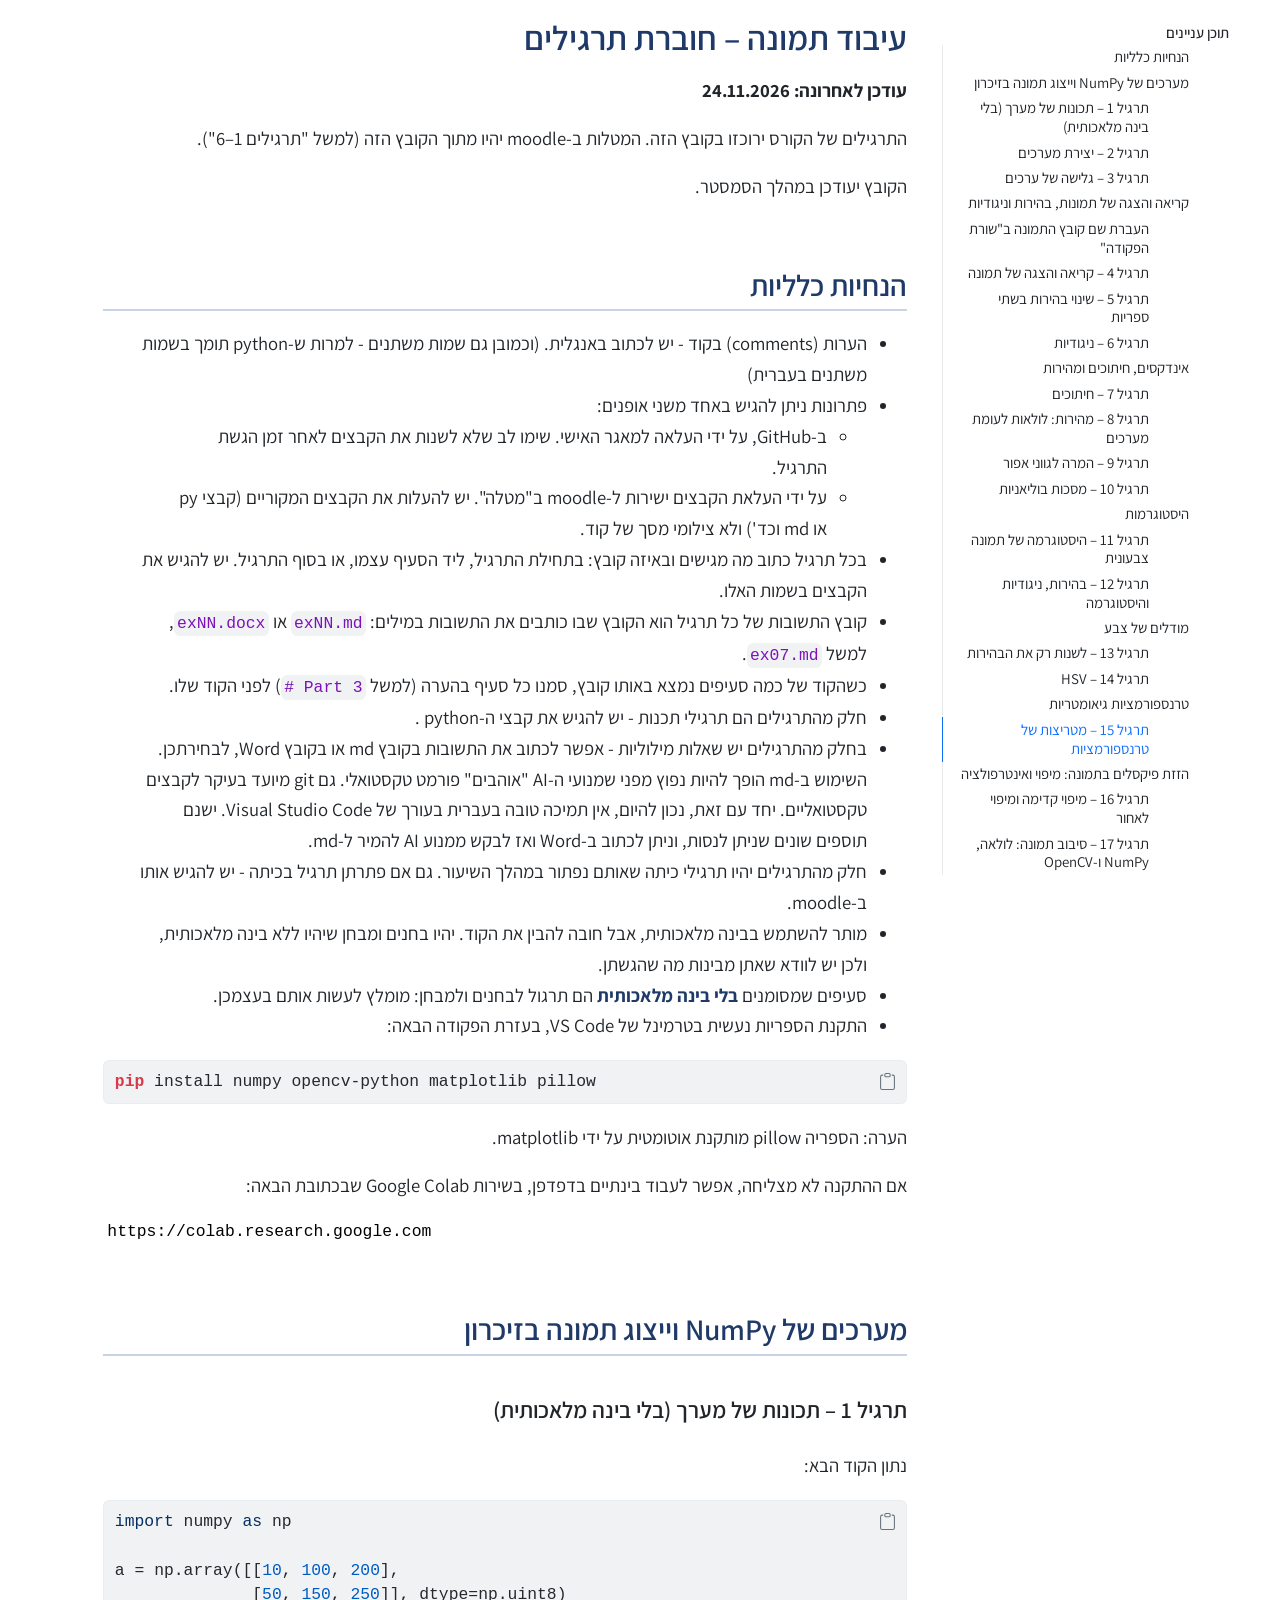
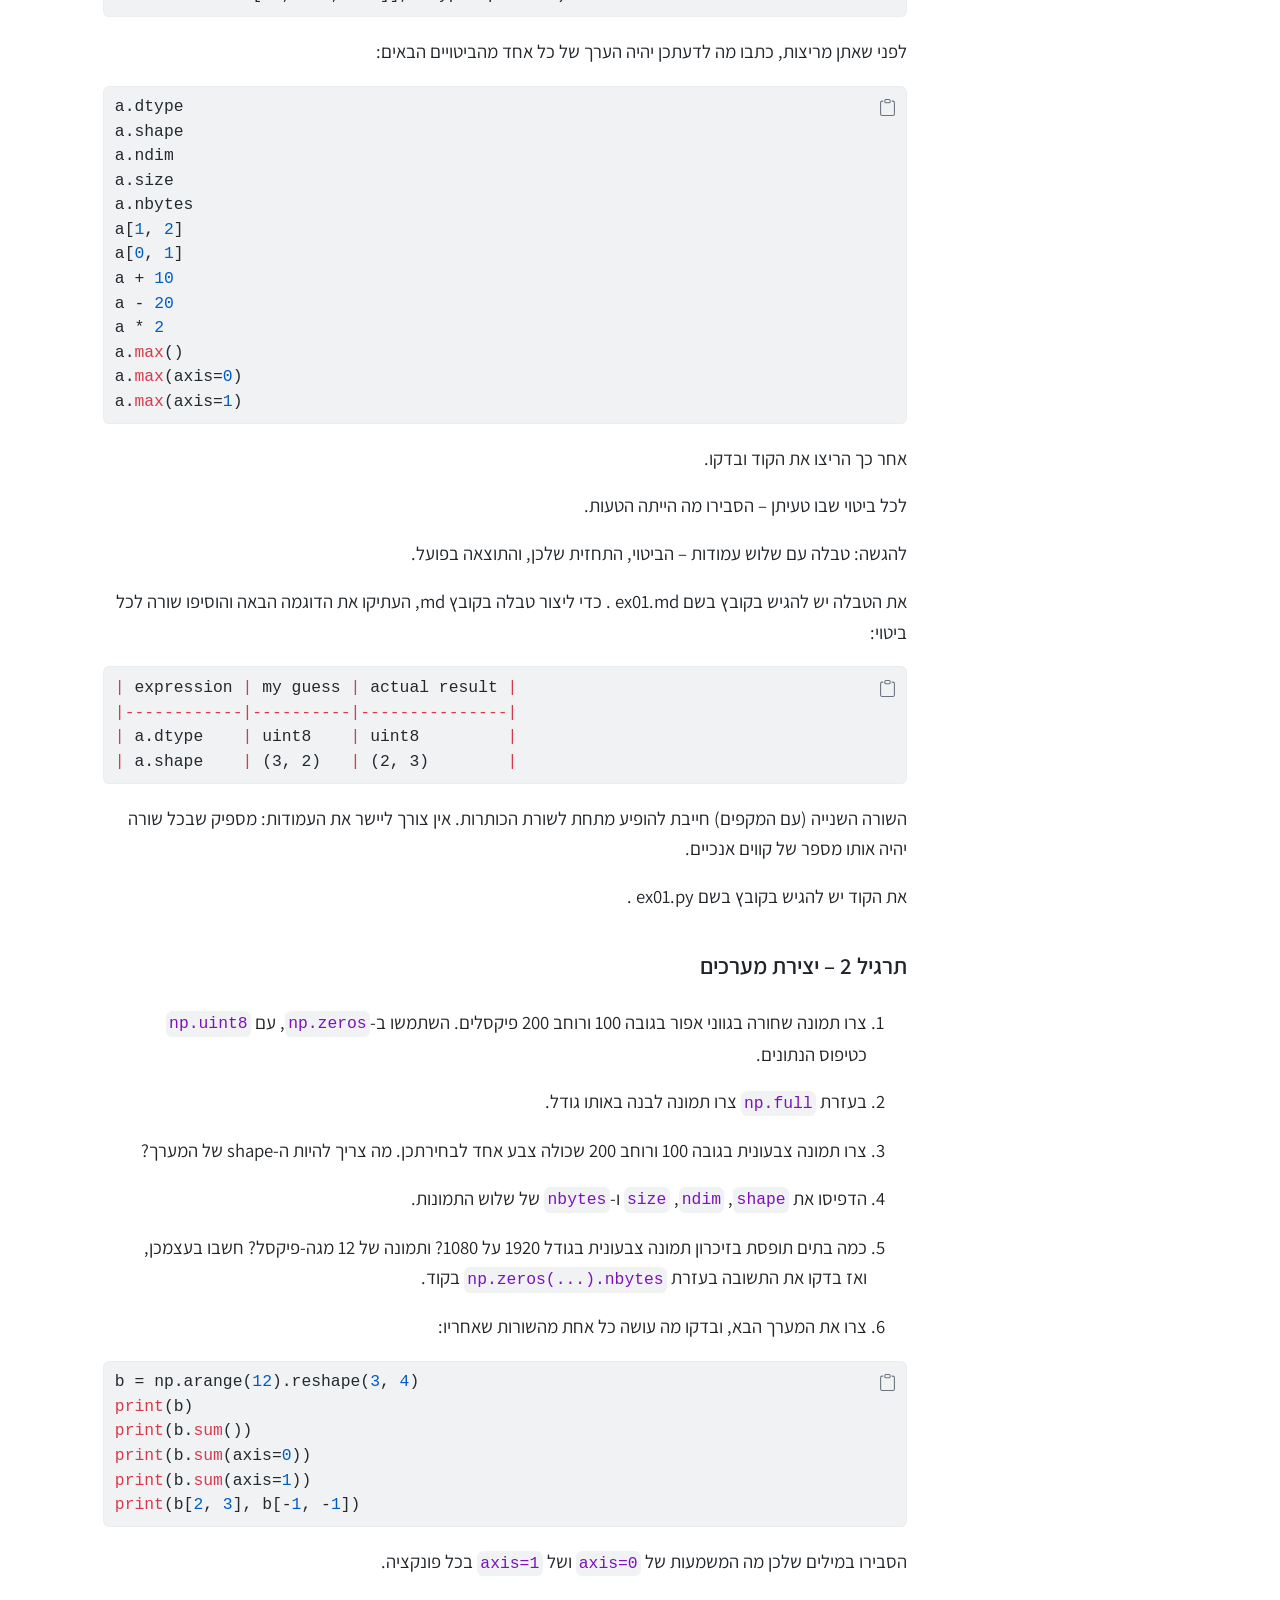
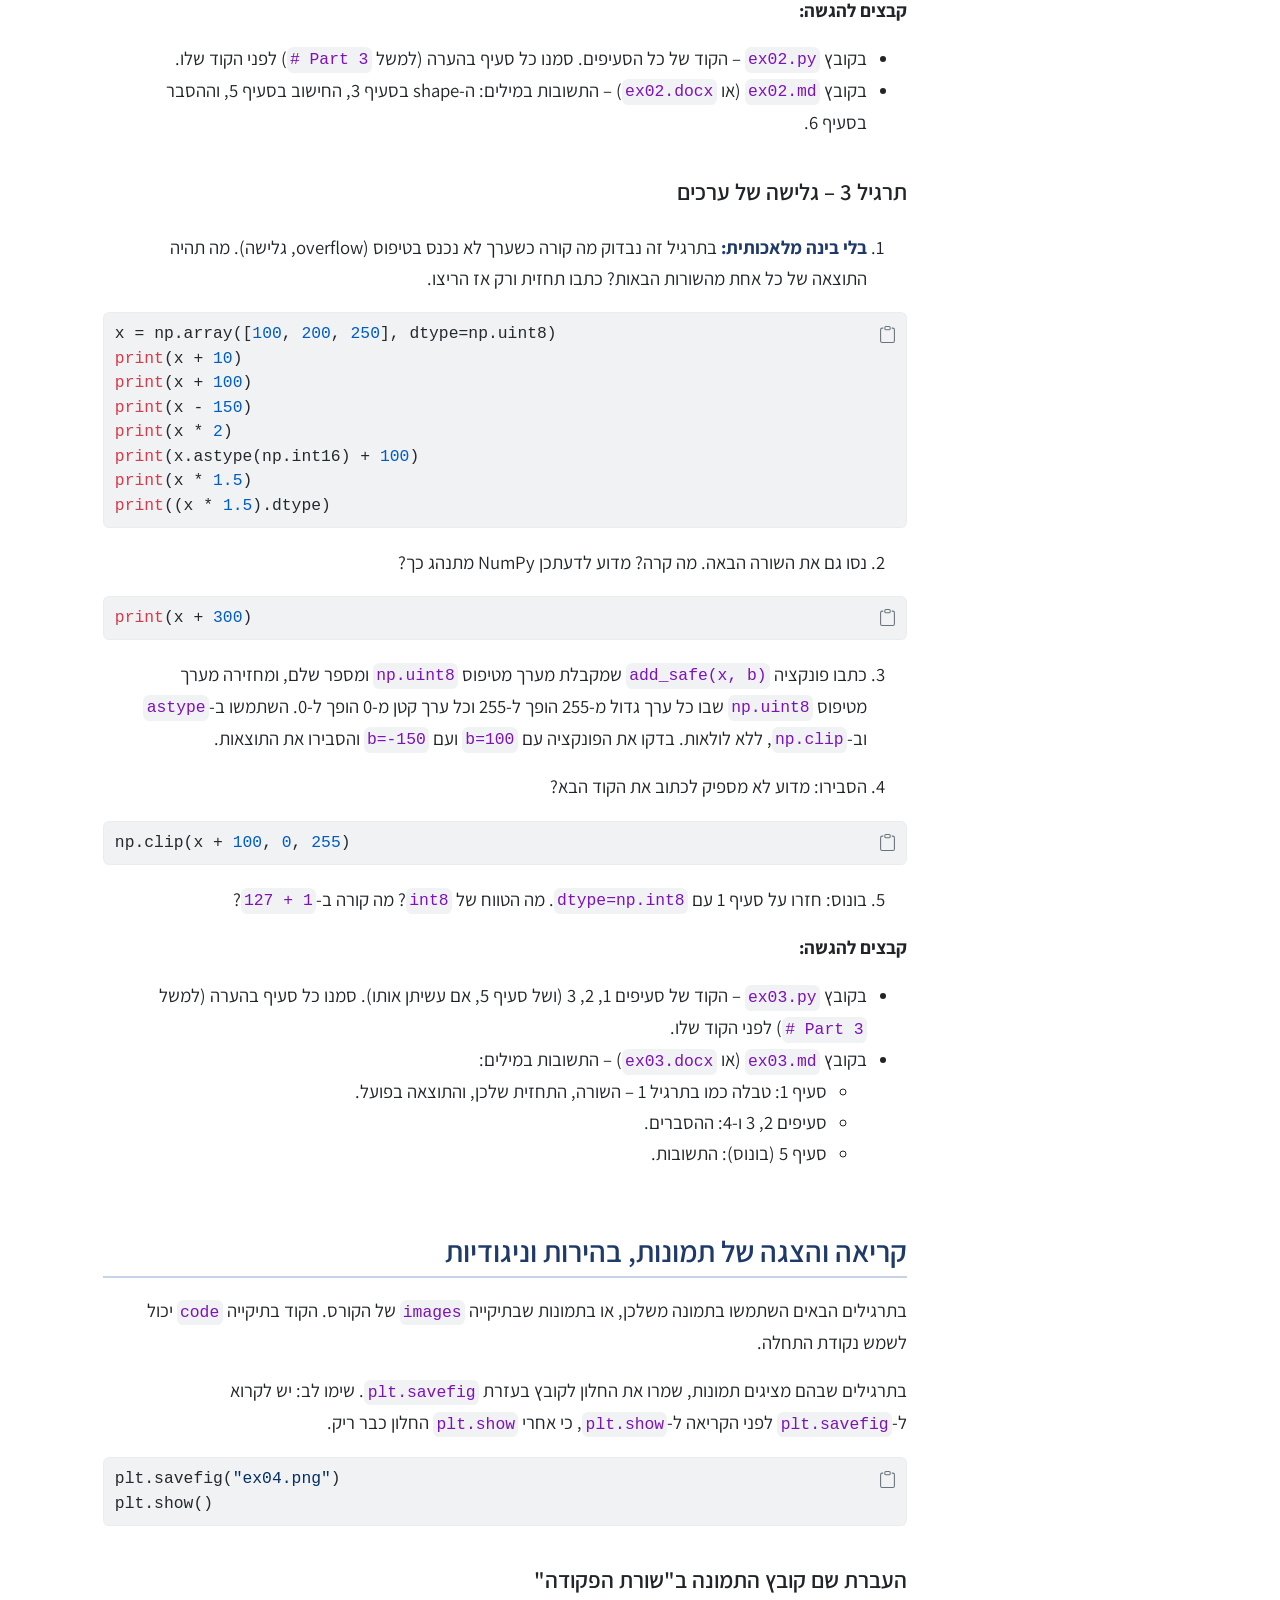
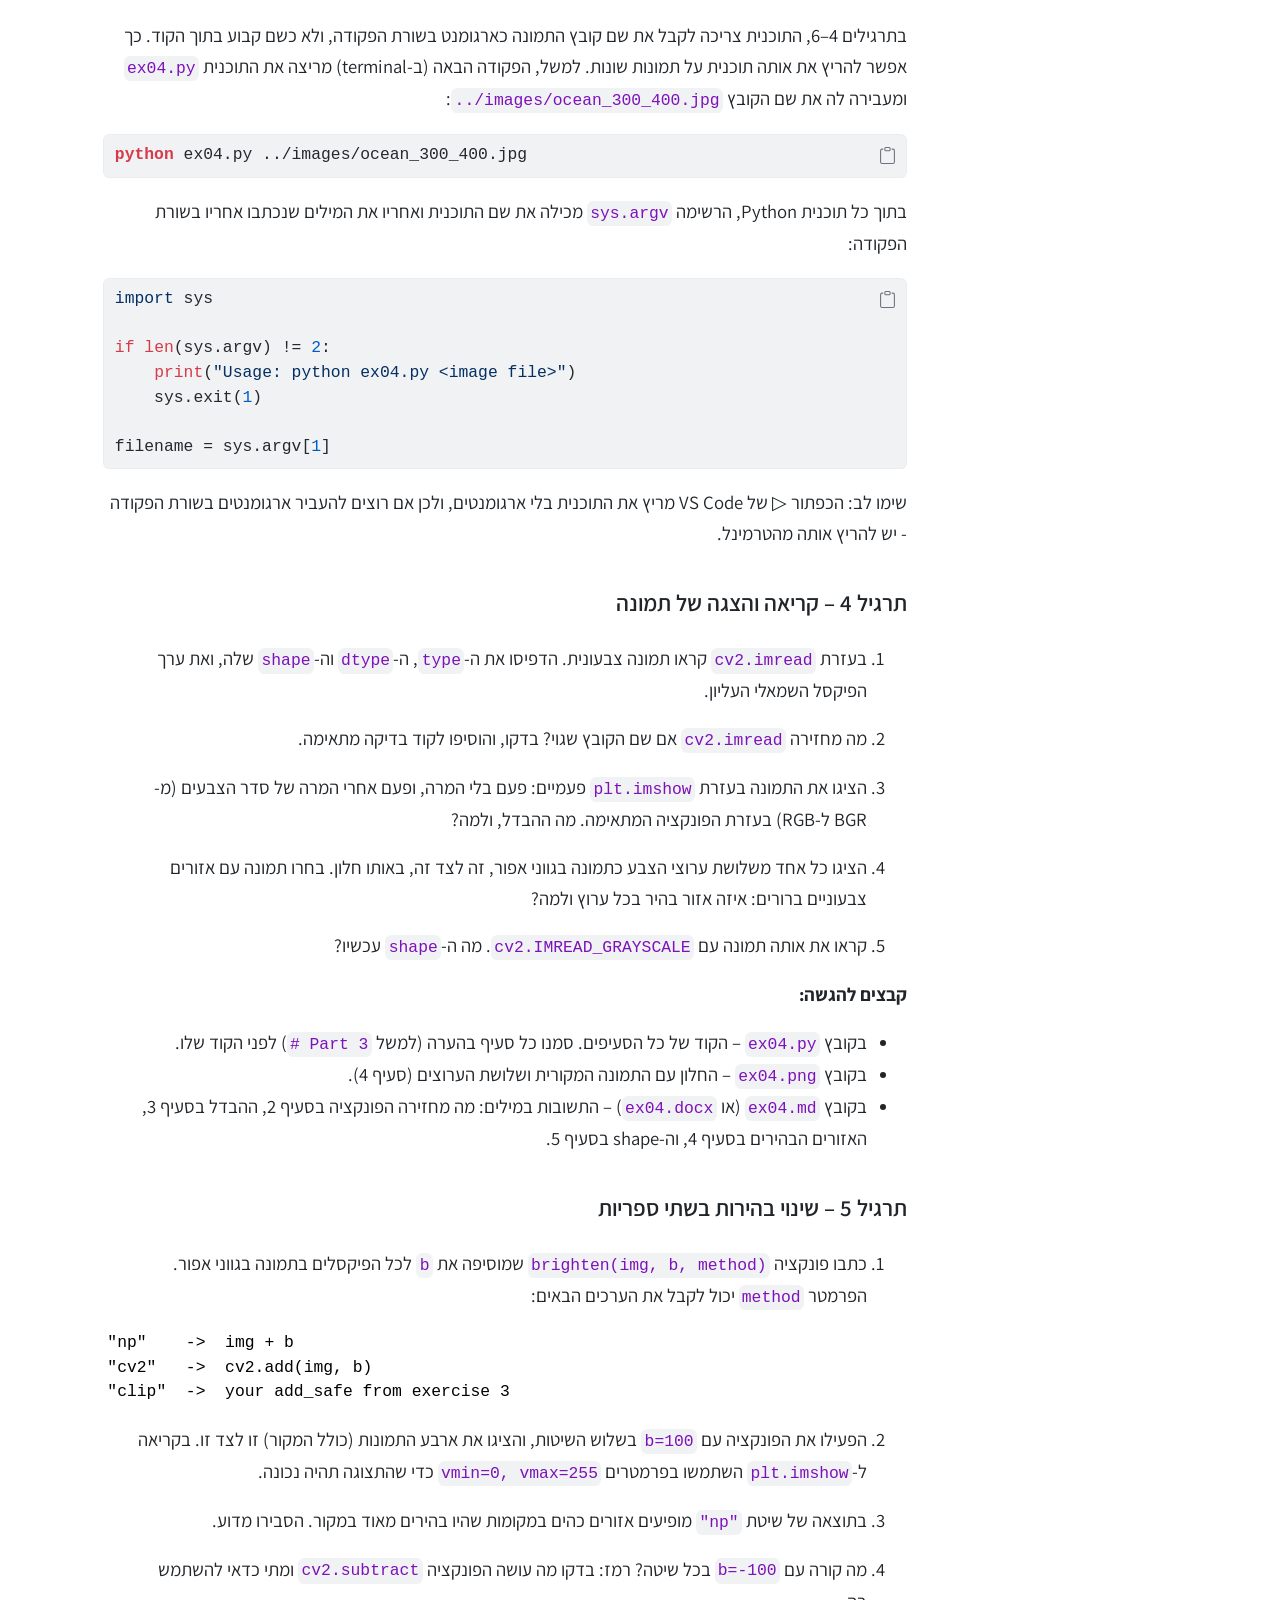
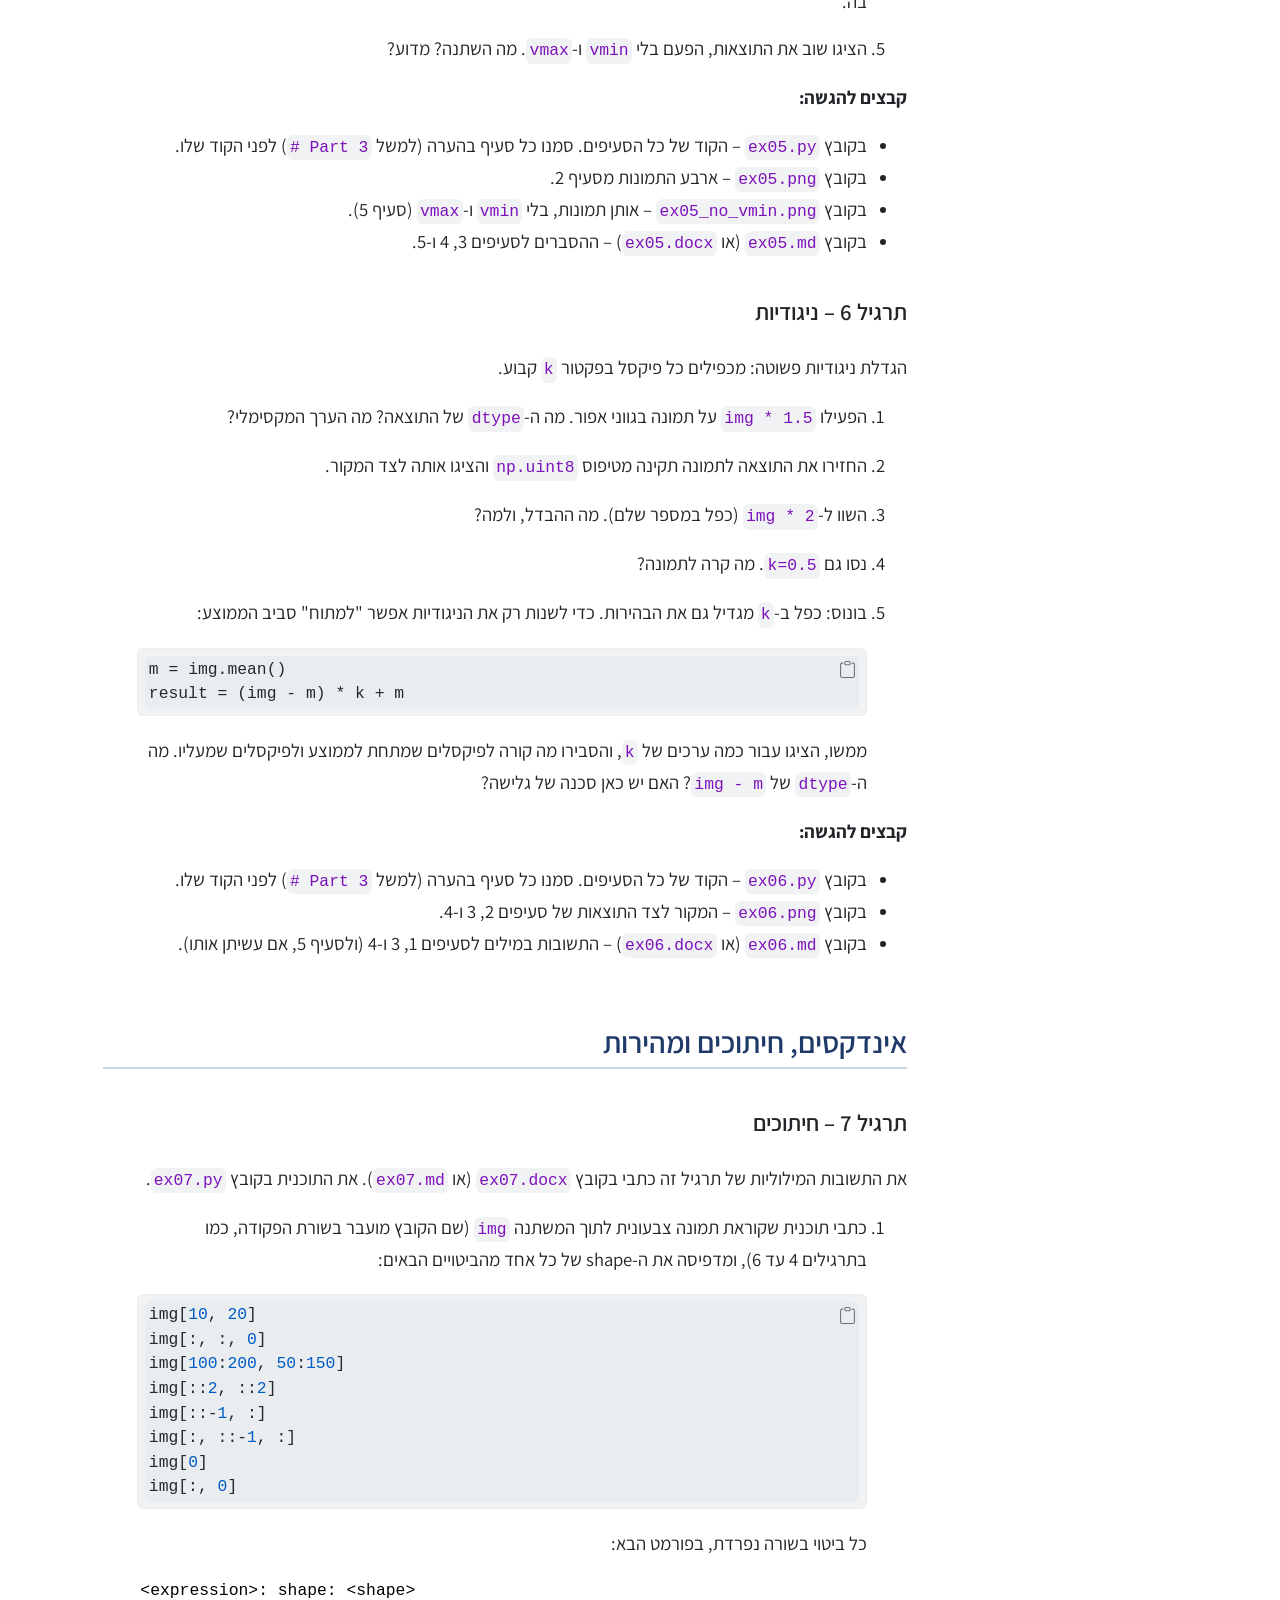
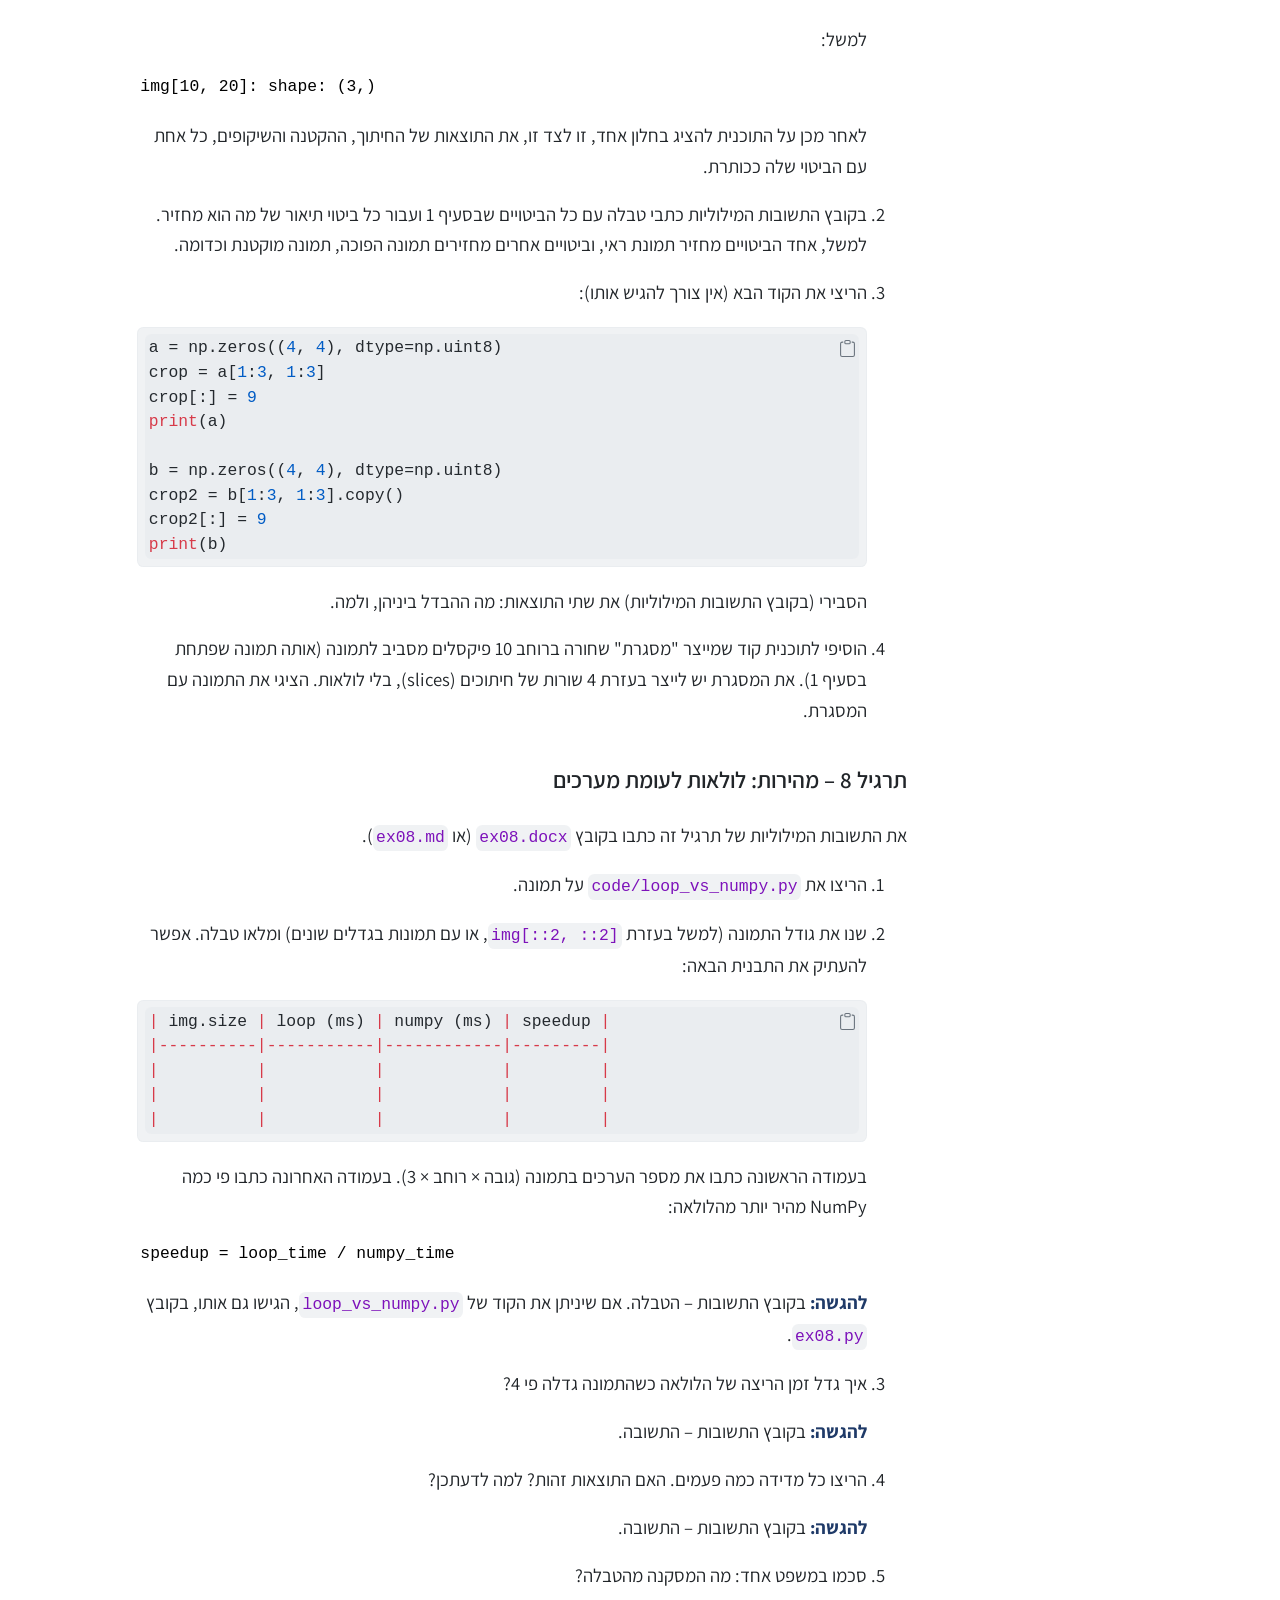
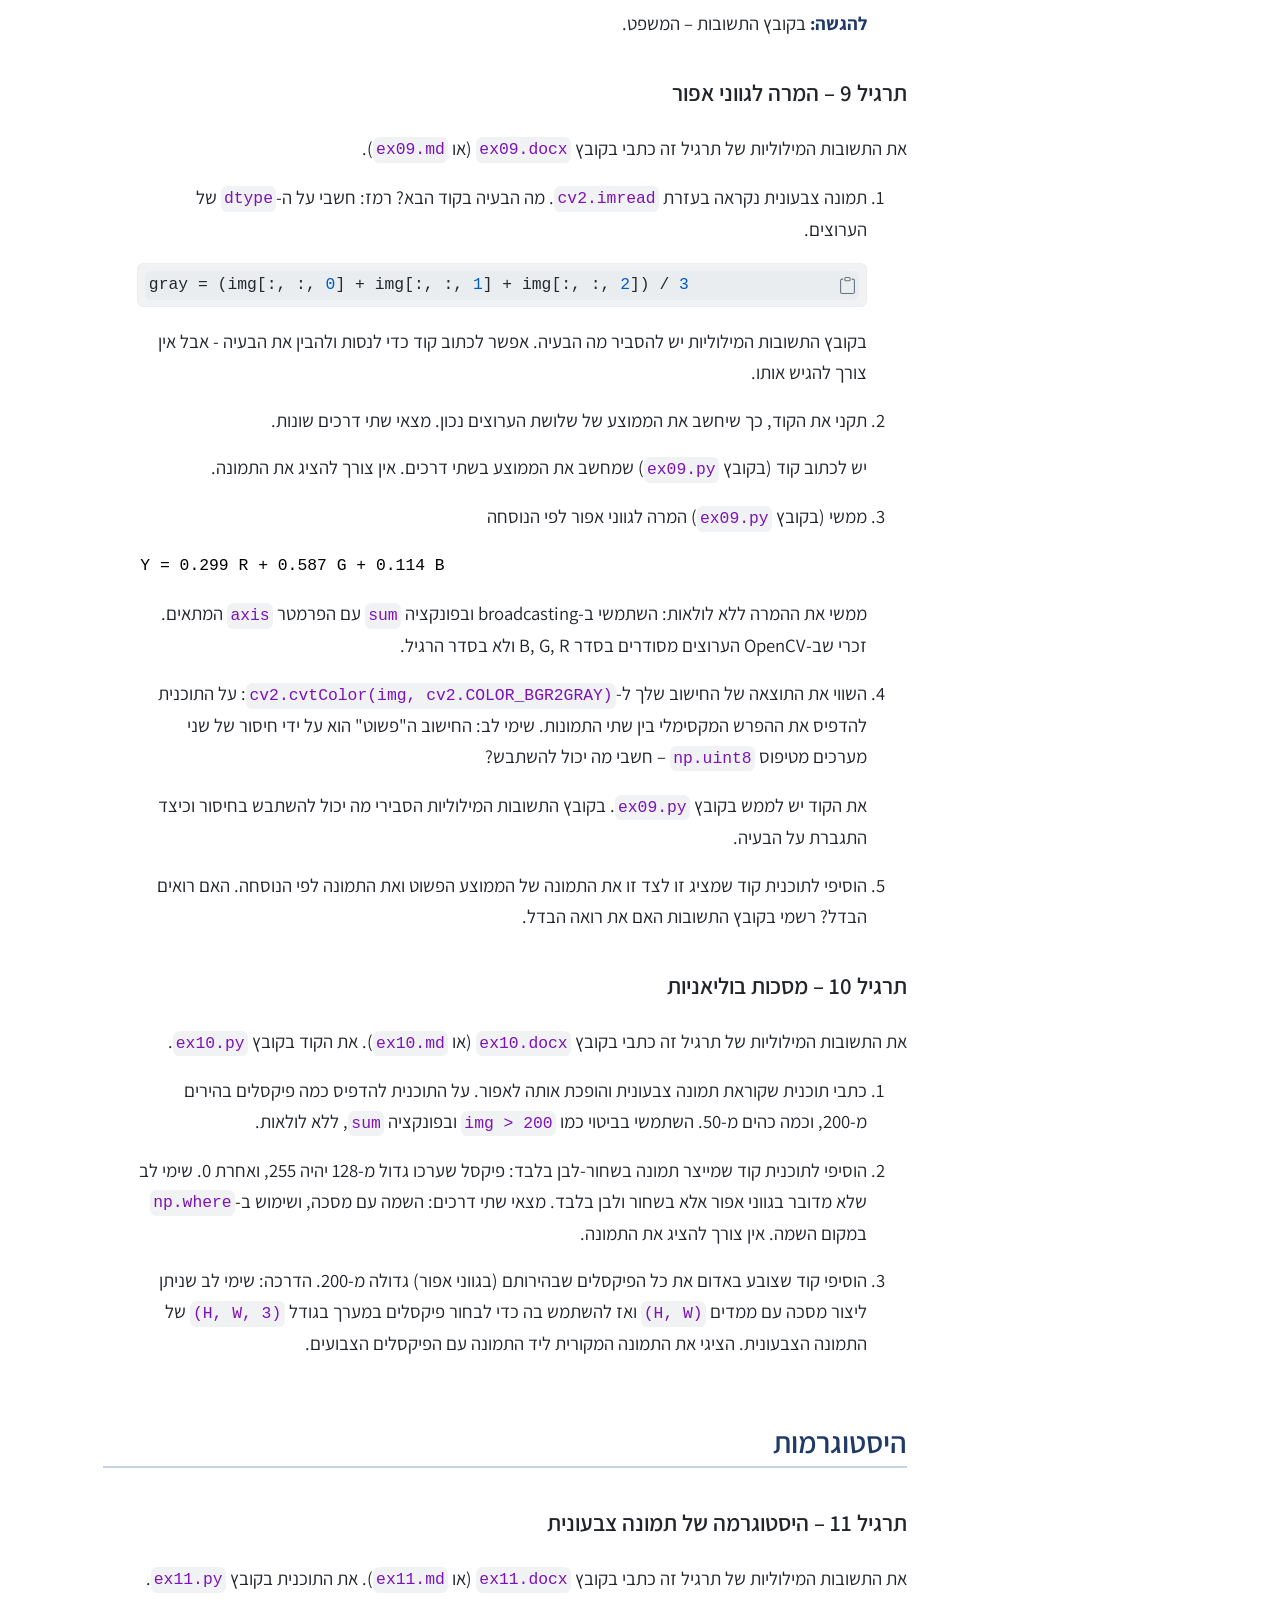
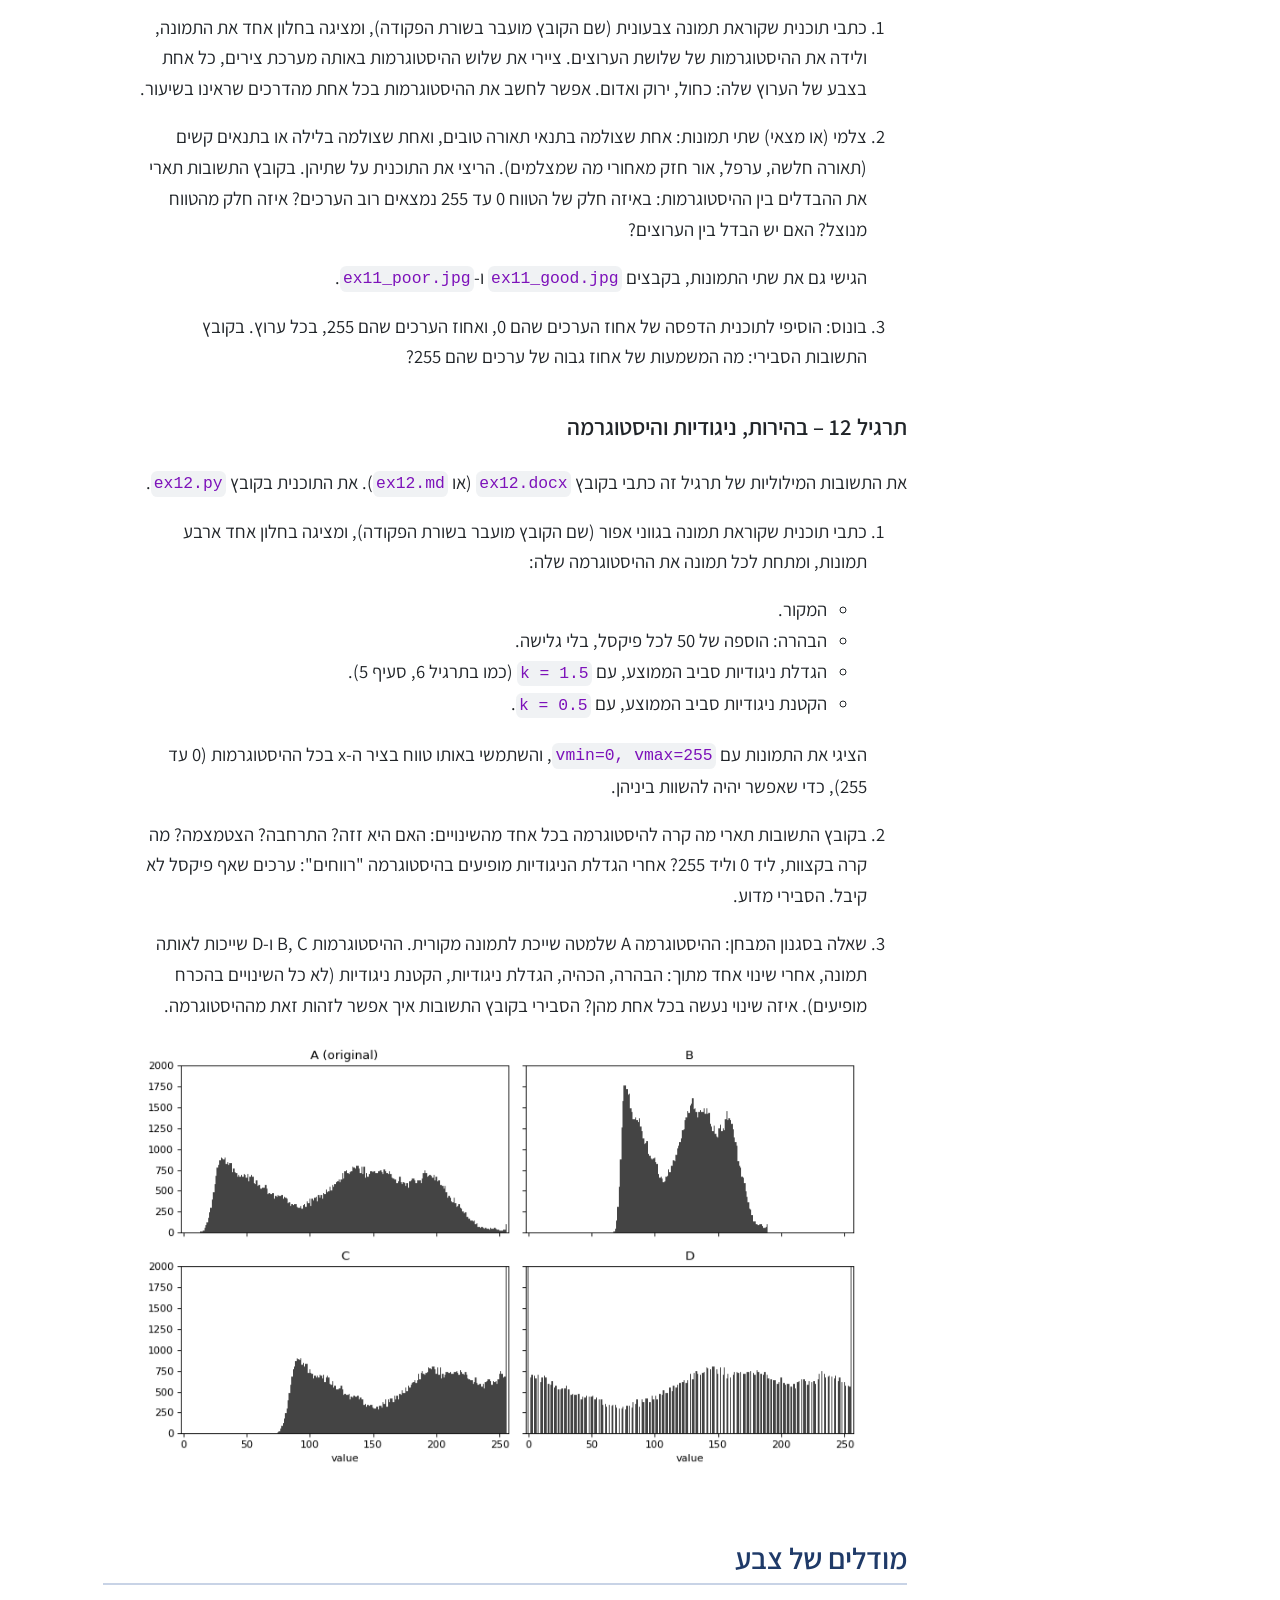
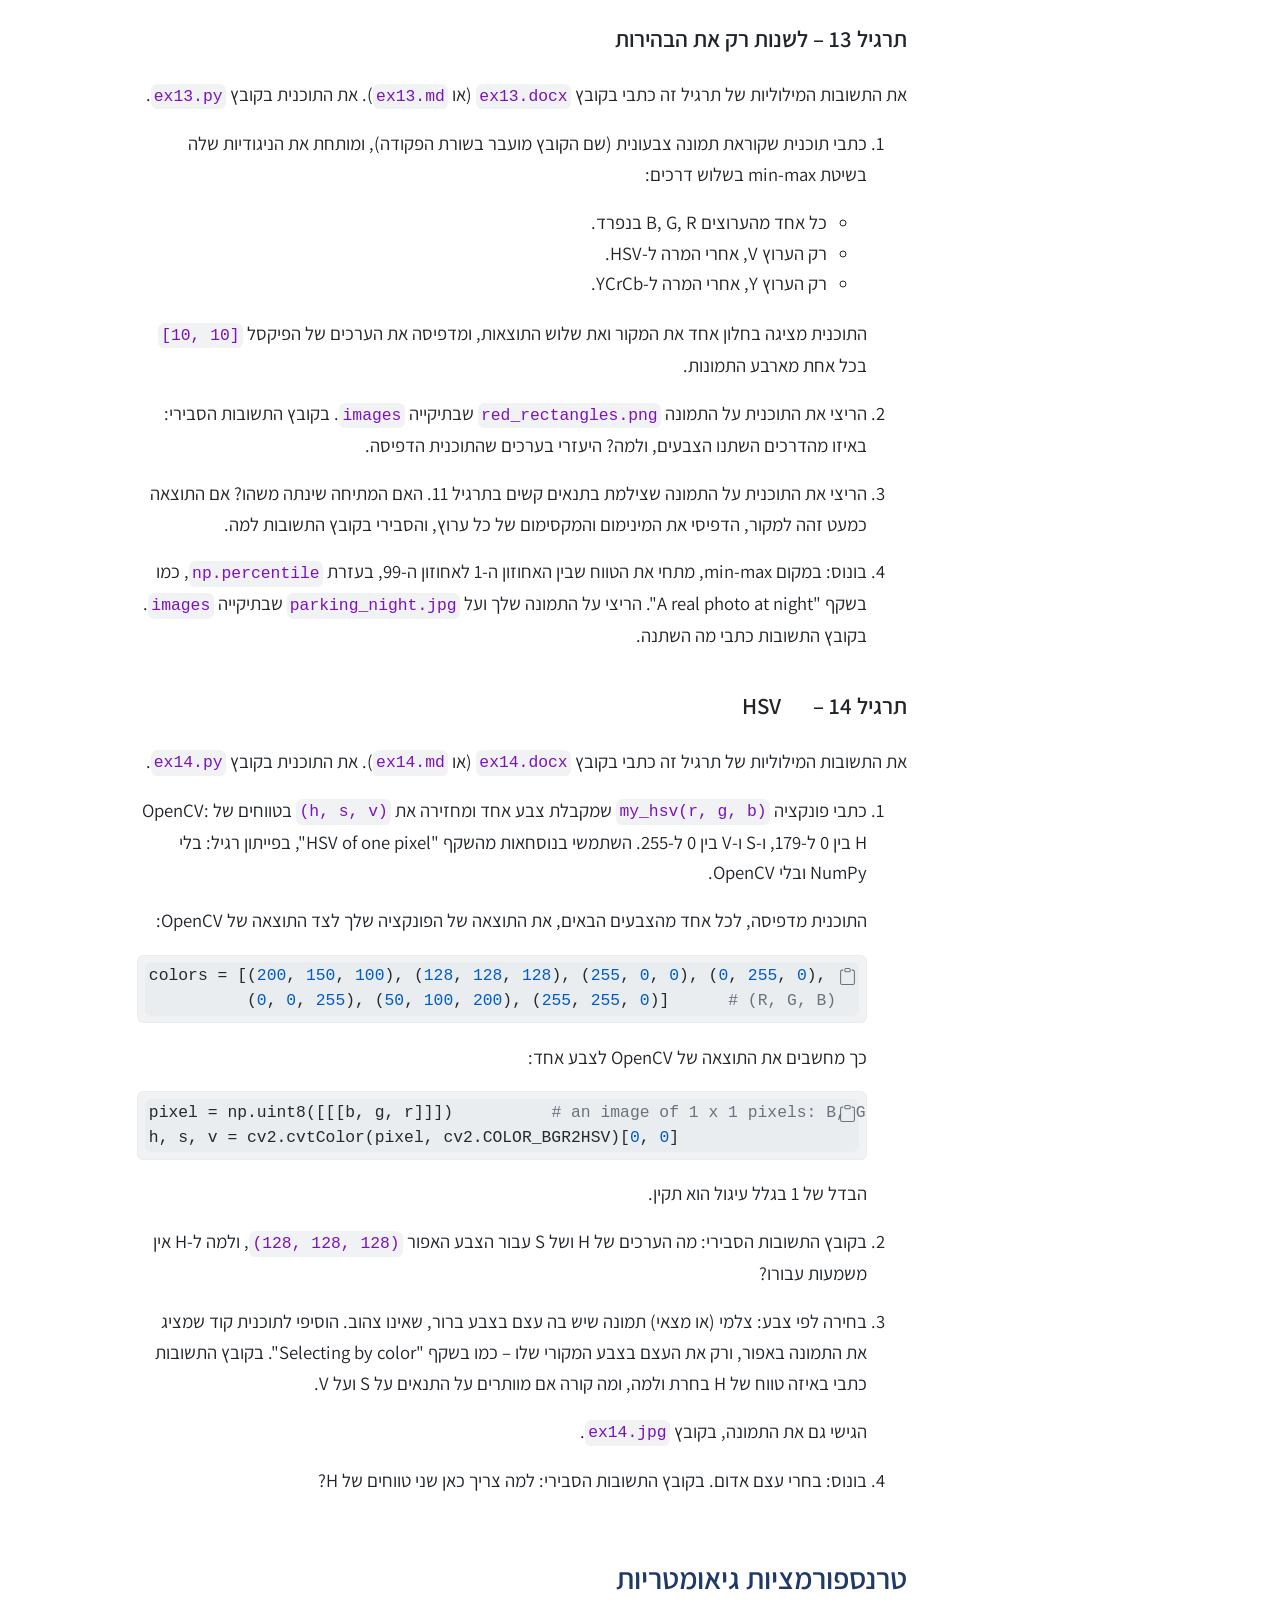
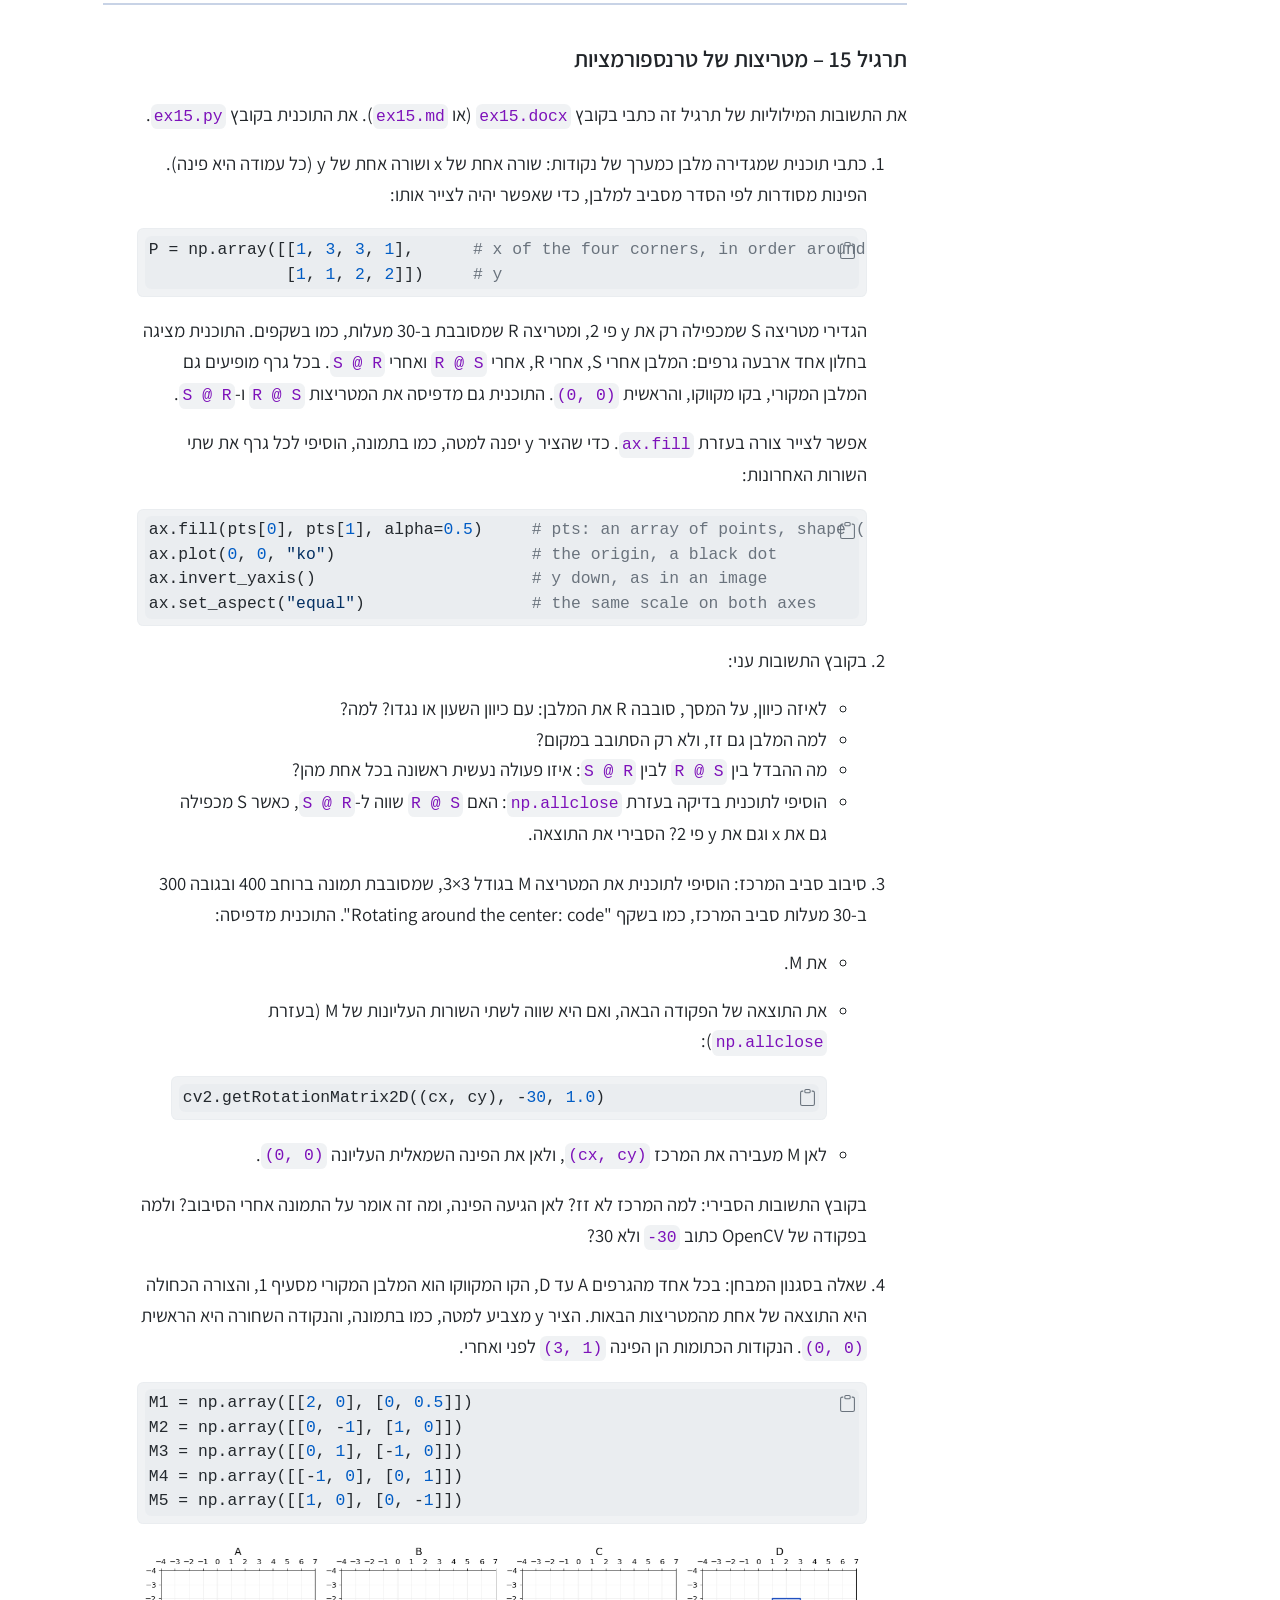
==== commit 89d1e834: "Exercise 15: a rectangle instead of the letter F; the exam-style question (part 4) with a new figure" ====
--- a/exercises.html
+++ b/exercises.html
@@ -154,7 +154,7 @@
 </header>
 
 
-<p><strong>עודכן לאחרונה: 17.11.2026</strong></p>
+<p><strong>עודכן לאחרונה: 24.11.2026</strong></p>
 <p>התרגילים של הקורס ירוכזו בקובץ הזה. המטלות ב-moodle יהיו מתוך הקובץ הזה (למשל "תרגילים 1–6").</p>
 <p>הקובץ יעודכן במהלך הסמסטר.</p>
 <section id="הנחיות-כלליות" class="level1">
@@ -516,17 +516,19 @@
 <h2 class="anchored" data-anchor-id="תרגיל-15-מטריצות-של-טרנספורמציות">תרגיל 15 – מטריצות של טרנספורמציות</h2>
 <p>את התשובות המילוליות של תרגיל זה כתבי בקובץ <code>ex15.docx</code> (או <code>ex15.md</code>). את התוכנית בקובץ <code>ex15.py</code>.</p>
 <ol type="1">
-<li><p>כתבי תוכנית שמגדירה את האות F כמערך של נקודות: שורה אחת של x ושורה אחת של y.</p>
-<div class="code-copy-outer-scaffold"><div class="sourceCode" id="cb25"><pre class="sourceCode python code-with-copy"><code class="sourceCode python"><span id="cb25-1"><a href="#cb25-1" aria-hidden="true" tabindex="-1"></a>F <span class="op">=</span> np.array([[<span class="dv">0</span>, <span class="dv">3</span>, <span class="dv">3</span>, <span class="dv">1</span>, <span class="dv">1</span>, <span class="fl">2.5</span>, <span class="fl">2.5</span>, <span class="dv">1</span>, <span class="dv">1</span>, <span class="dv">0</span>],    <span class="co"># x</span></span>
-<span id="cb25-2"><a href="#cb25-2" aria-hidden="true" tabindex="-1"></a>              [<span class="dv">0</span>, <span class="dv">0</span>, <span class="dv">1</span>, <span class="dv">1</span>, <span class="dv">2</span>, <span class="dv">2</span>, <span class="dv">3</span>, <span class="dv">3</span>, <span class="dv">5</span>, <span class="dv">5</span>]])      <span class="co"># y</span></span></code></pre></div><button title="העתק ללוח" class="code-copy-button"><i class="bi"></i></button></div>
-<p>הגדירי מטריצה S שמכפילה רק את y פי 2, ומטריצה R שמסובבת ב-30 מעלות, כמו בשקף "Scaling and rotation". התוכנית מציגה בחלון אחד ארבעה גרפים: האות אחרי S, אחרי R, אחרי <code dir="ltr">R @ S</code> ואחרי <code dir="ltr">S @ R</code>. בכל גרף מופיעה גם האות המקורית, בקו מקווקו. התוכנית גם מדפיסה את המטריצות <code dir="ltr">R @ S</code> ו-<code dir="ltr">S @ R</code>.</p>
+<li><p>כתבי תוכנית שמגדירה מלבן כמערך של נקודות: שורה אחת של x ושורה אחת של y (כל עמודה היא פינה). הפינות מסודרות לפי הסדר מסביב למלבן, כדי שאפשר יהיה לצייר אותו:</p>
+<div class="code-copy-outer-scaffold"><div class="sourceCode" id="cb25"><pre class="sourceCode python code-with-copy"><code class="sourceCode python"><span id="cb25-1"><a href="#cb25-1" aria-hidden="true" tabindex="-1"></a>P <span class="op">=</span> np.array([[<span class="dv">1</span>, <span class="dv">3</span>, <span class="dv">3</span>, <span class="dv">1</span>],      <span class="co"># x of the four corners, in order around the rectangle</span></span>
+<span id="cb25-2"><a href="#cb25-2" aria-hidden="true" tabindex="-1"></a>              [<span class="dv">1</span>, <span class="dv">1</span>, <span class="dv">2</span>, <span class="dv">2</span>]])     <span class="co"># y</span></span></code></pre></div><button title="העתק ללוח" class="code-copy-button"><i class="bi"></i></button></div>
+<p>הגדירי מטריצה S שמכפילה רק את y פי 2, ומטריצה R שמסובבת ב-30 מעלות, כמו בשקפים. התוכנית מציגה בחלון אחד ארבעה גרפים: המלבן אחרי S, אחרי R, אחרי <code dir="ltr">R @ S</code> ואחרי <code dir="ltr">S @ R</code>. בכל גרף מופיעים גם המלבן המקורי, בקו מקווקו, והראשית <code dir="ltr">(0, 0)</code>. התוכנית גם מדפיסה את המטריצות <code dir="ltr">R @ S</code> ו-<code dir="ltr">S @ R</code>.</p>
 <p>אפשר לצייר צורה בעזרת <code>ax.fill</code>. כדי שהציר y יפנה למטה, כמו בתמונה, הוסיפי לכל גרף את שתי השורות האחרונות:</p>
 <div class="code-copy-outer-scaffold"><div class="sourceCode" id="cb26"><pre class="sourceCode python code-with-copy"><code class="sourceCode python"><span id="cb26-1"><a href="#cb26-1" aria-hidden="true" tabindex="-1"></a>ax.fill(pts[<span class="dv">0</span>], pts[<span class="dv">1</span>], alpha<span class="op">=</span><span class="fl">0.5</span>)     <span class="co"># pts: an array of points, shape (2, n)</span></span>
-<span id="cb26-2"><a href="#cb26-2" aria-hidden="true" tabindex="-1"></a>ax.invert_yaxis()                      <span class="co"># y down, as in an image</span></span>
-<span id="cb26-3"><a href="#cb26-3" aria-hidden="true" tabindex="-1"></a>ax.set_aspect(<span class="st">"equal"</span>)                 <span class="co"># the same scale on both axes</span></span></code></pre></div><button title="העתק ללוח" class="code-copy-button"><i class="bi"></i></button></div></li>
+<span id="cb26-2"><a href="#cb26-2" aria-hidden="true" tabindex="-1"></a>ax.plot(<span class="dv">0</span>, <span class="dv">0</span>, <span class="st">"ko"</span>)                    <span class="co"># the origin, a black dot</span></span>
+<span id="cb26-3"><a href="#cb26-3" aria-hidden="true" tabindex="-1"></a>ax.invert_yaxis()                      <span class="co"># y down, as in an image</span></span>
+<span id="cb26-4"><a href="#cb26-4" aria-hidden="true" tabindex="-1"></a>ax.set_aspect(<span class="st">"equal"</span>)                 <span class="co"># the same scale on both axes</span></span></code></pre></div><button title="העתק ללוח" class="code-copy-button"><i class="bi"></i></button></div></li>
 <li><p>בקובץ התשובות עני:</p>
 <ul>
-<li>לאיזה כיוון, על המסך, סובבה R את האות: עם כיוון השעון או נגדו? למה?</li>
+<li>לאיזה כיוון, על המסך, סובבה R את המלבן: עם כיוון השעון או נגדו? למה?</li>
+<li>למה המלבן גם זז, ולא רק הסתובב במקום?</li>
 <li>מה ההבדל בין <code dir="ltr">R @ S</code> לבין <code dir="ltr">S @ R</code>: איזו פעולה נעשית ראשונה בכל אחת מהן?</li>
 <li>הוסיפי לתוכנית בדיקה בעזרת <code>np.allclose</code>: האם <code dir="ltr">R @ S</code> שווה ל-<code dir="ltr">S @ R</code>, כאשר S מכפילה גם את x וגם את y פי 2? הסבירי את התוצאה.</li>
 </ul></li>
@@ -538,7 +540,7 @@
 <li><p>לאן M מעבירה את המרכז <code dir="ltr">(cx, cy)</code>, ולאן את הפינה השמאלית העליונה <code dir="ltr">(0, 0)</code>.</p></li>
 </ul>
 <p>בקובץ התשובות הסבירי: למה המרכז לא זז? לאן הגיעה הפינה, ומה זה אומר על התמונה אחרי הסיבוב? ולמה בפקודה של OpenCV כתוב <code dir="ltr">-30</code> ולא 30?</p></li>
-<li><p>שאלה בסגנון המבחן: בכל אחד מהגרפים A עד D, הקו המקווקו הוא האות F המקורית, והצורה הכחולה היא התוצאה של אחת מהמטריצות הבאות. הציר y מצביע למטה, כמו בתמונה, והנקודה השחורה היא הראשית <code dir="ltr">(0, 0)</code>.</p>
+<li><p>שאלה בסגנון המבחן: בכל אחד מהגרפים A עד D, הקו המקווקו הוא המלבן המקורי מסעיף 1, והצורה הכחולה היא התוצאה של אחת מהמטריצות הבאות. הציר y מצביע למטה, כמו בתמונה, והנקודה השחורה היא הראשית <code dir="ltr">(0, 0)</code>. הנקודות הכתומות הן הפינה <code dir="ltr">(3, 1)</code> לפני ואחרי.</p>
 <div class="code-copy-outer-scaffold"><div class="sourceCode" id="cb28"><pre class="sourceCode python code-with-copy"><code class="sourceCode python"><span id="cb28-1"><a href="#cb28-1" aria-hidden="true" tabindex="-1"></a>M1 <span class="op">=</span> np.array([[<span class="dv">2</span>, <span class="dv">0</span>], [<span class="dv">0</span>, <span class="fl">0.5</span>]])</span>
 <span id="cb28-2"><a href="#cb28-2" aria-hidden="true" tabindex="-1"></a>M2 <span class="op">=</span> np.array([[<span class="dv">0</span>, <span class="op">-</span><span class="dv">1</span>], [<span class="dv">1</span>, <span class="dv">0</span>]])</span>
 <span id="cb28-3"><a href="#cb28-3" aria-hidden="true" tabindex="-1"></a>M3 <span class="op">=</span> np.array([[<span class="dv">0</span>, <span class="dv">1</span>], [<span class="op">-</span><span class="dv">1</span>, <span class="dv">0</span>]])</span>
@@ -550,7 +552,7 @@
 <figcaption>ארבעה גרפים: A, B, C, D</figcaption>
 </figure>
 </div>
-<p>איזו מטריצה מתאימה לכל גרף? אחת המטריצות לא מופיעה. הסבירי בקובץ התשובות כל תשובה במשפט אחד: למשל, לאן המטריצה מעבירה את הנקודה <code dir="ltr">(0, 5)</code>, הקצה התחתון של האות. אחרי שענית, אפשר לבדוק בעזרת התוכנית מסעיף 1.</p></li>
+<p>איזו מטריצה מתאימה לכל גרף? אחת המטריצות לא מופיעה. הסבירי בקובץ התשובות כל תשובה במשפט אחד: למשל, לאן המטריצה מעבירה את הפינה <code dir="ltr">(3, 1)</code>. אחרי שענית, אפשר לבדוק בעזרת התוכנית מסעיף 1.</p></li>
 <li><p>בונוס: כתבי פונקציה <code dir="ltr">rotation(deg)</code> שמחזירה את המטריצה R של סיבוב ב-deg מעלות, ובדקי בעזרת <code>np.allclose</code>:</p>
 <div class="code-copy-outer-scaffold"><div class="sourceCode" id="cb29"><pre class="sourceCode python code-with-copy"><code class="sourceCode python"><span id="cb29-1"><a href="#cb29-1" aria-hidden="true" tabindex="-1"></a>rotation(<span class="dv">30</span>) <span class="op">@</span> rotation(<span class="dv">60</span>)       <span class="co"># == rotation(90)?</span></span>
 <span id="cb29-2"><a href="#cb29-2" aria-hidden="true" tabindex="-1"></a>np.linalg.inv(rotation(<span class="dv">30</span>))       <span class="co"># == rotation(-30)? == rotation(30).T?</span></span></code></pre></div><button title="העתק ללוח" class="code-copy-button"><i class="bi"></i></button></div>
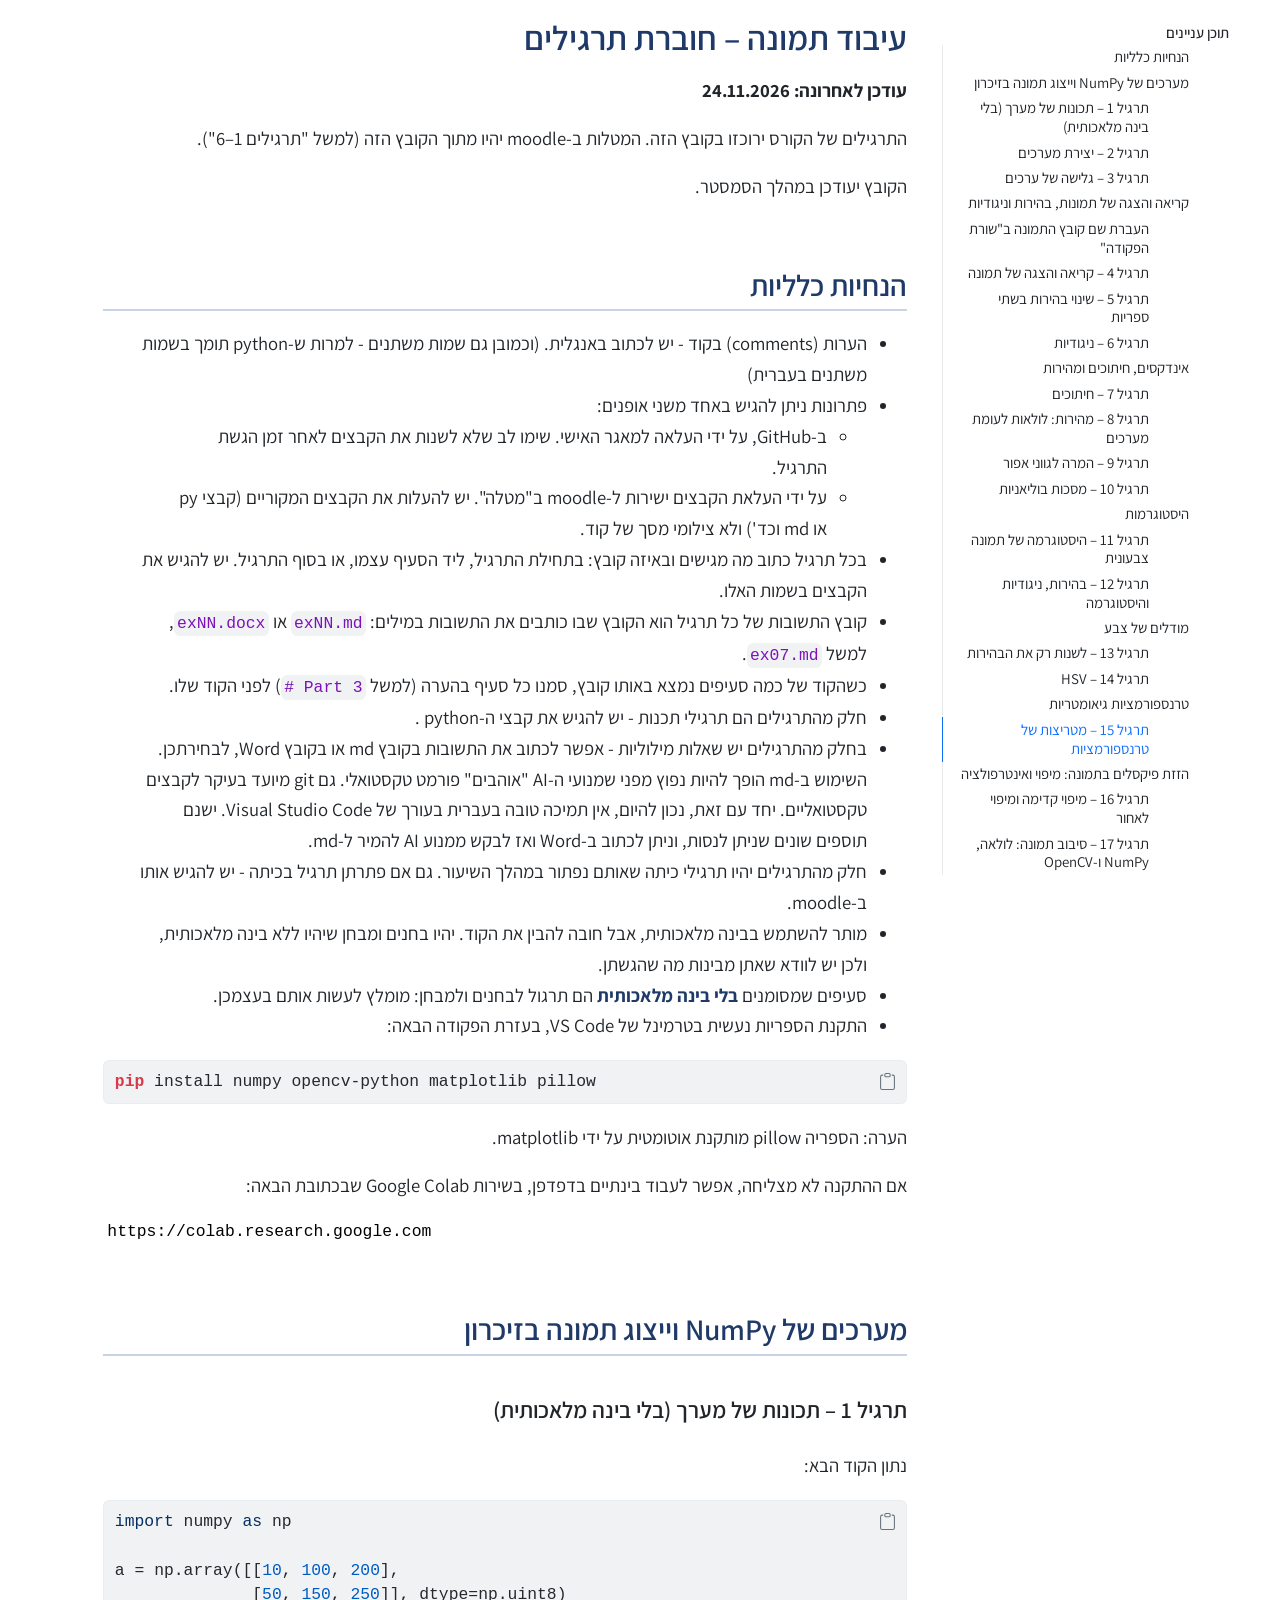
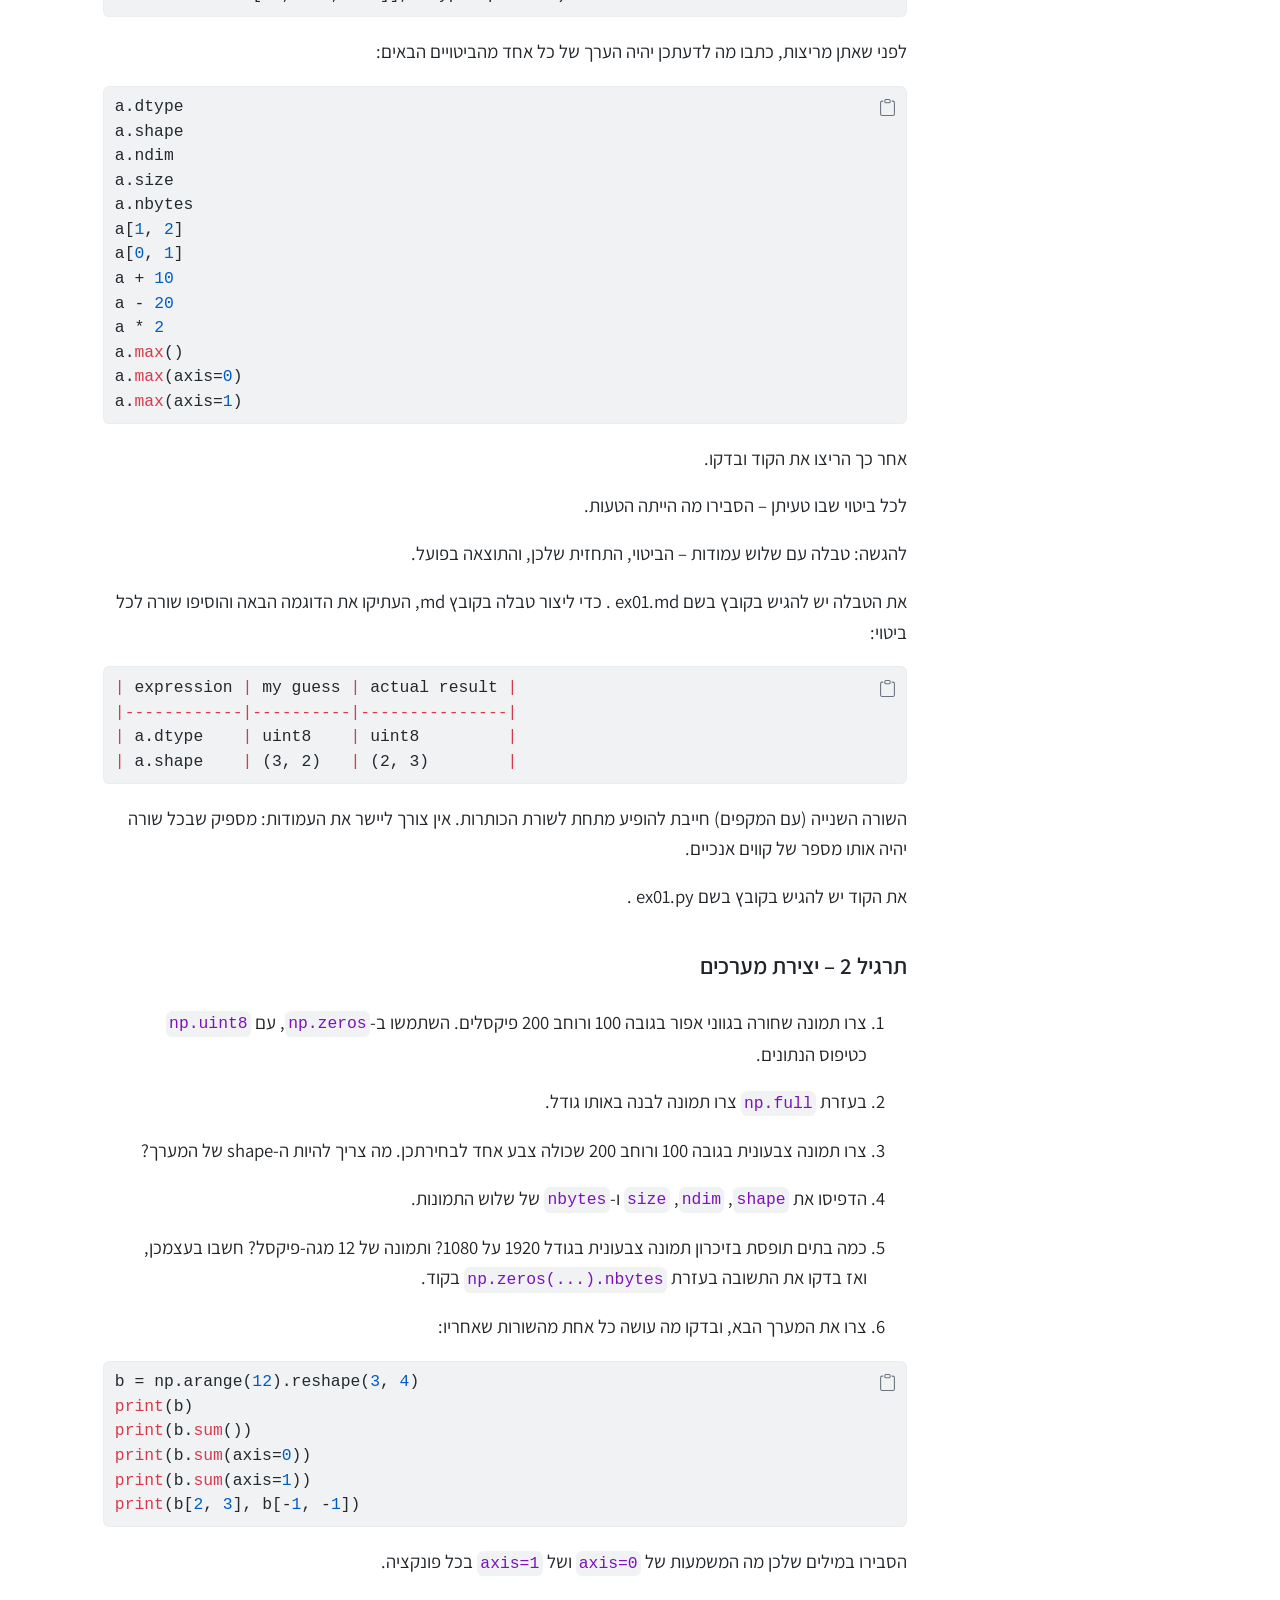
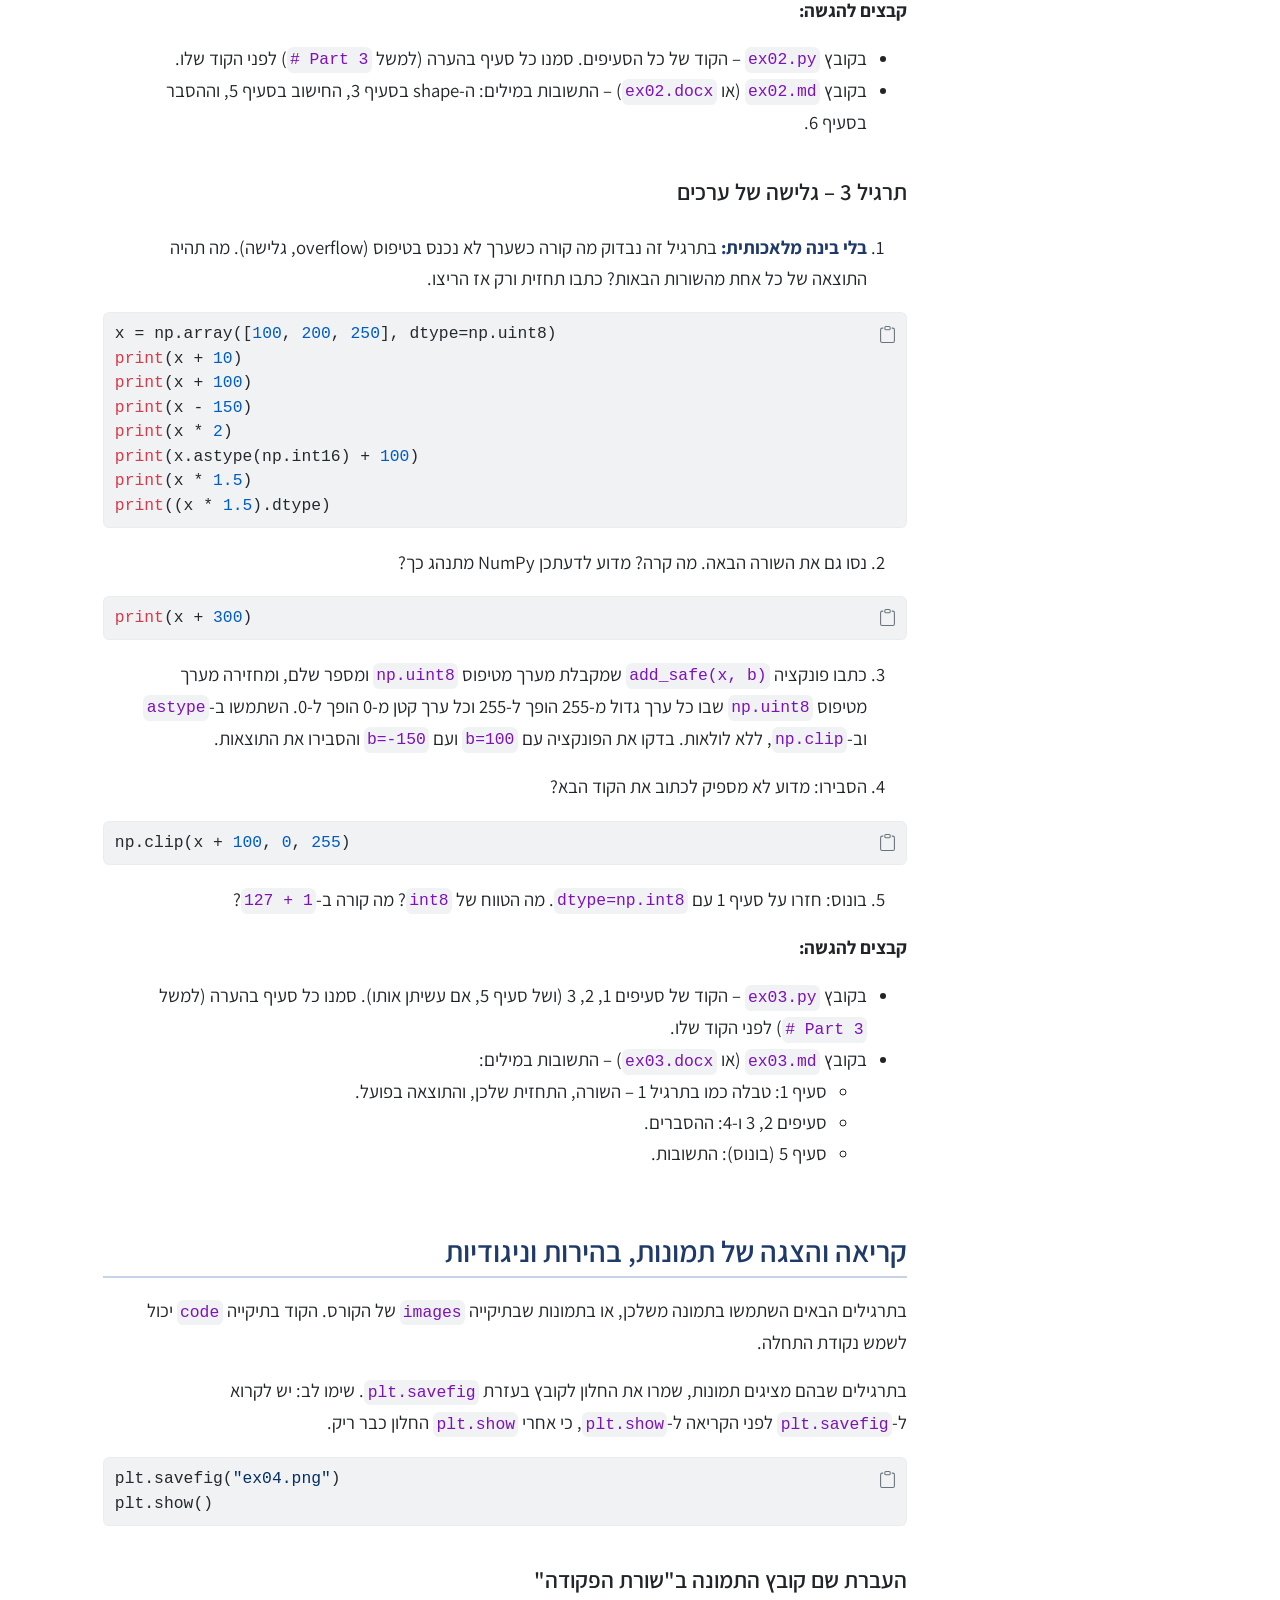
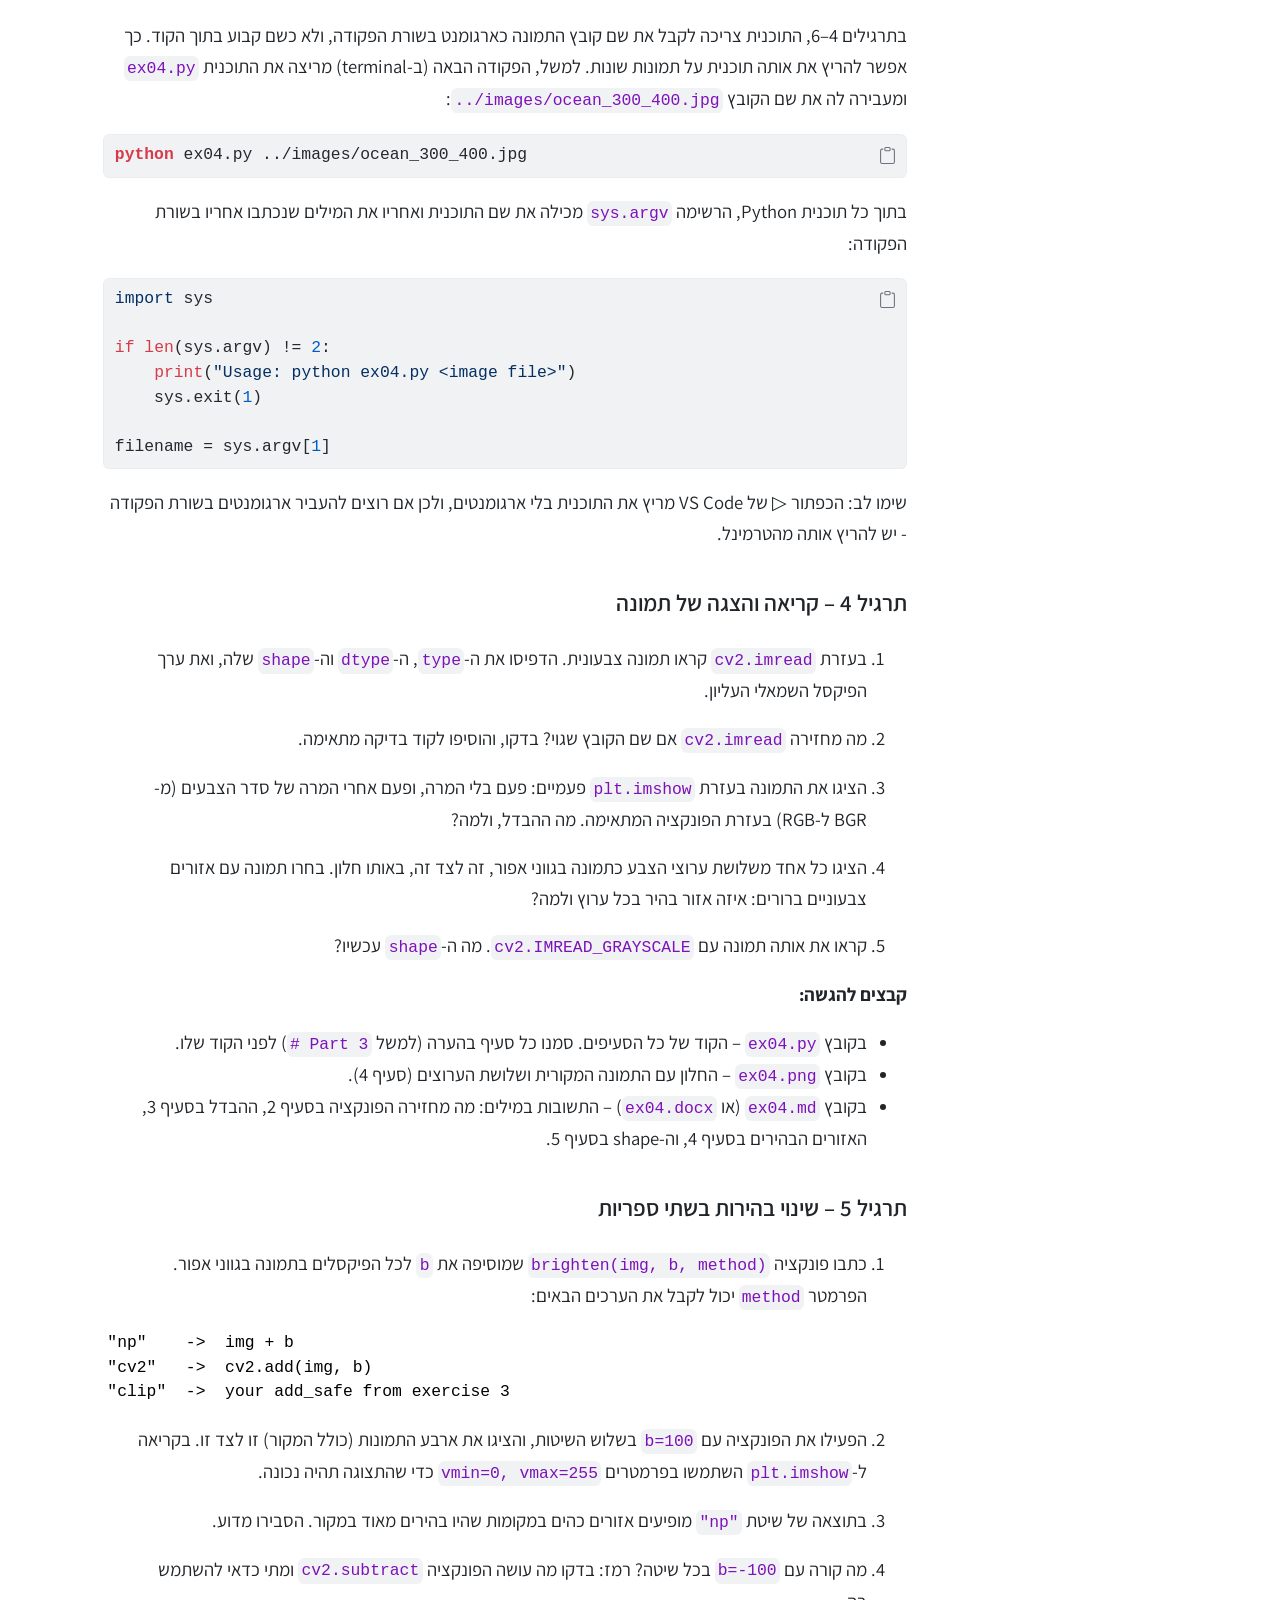
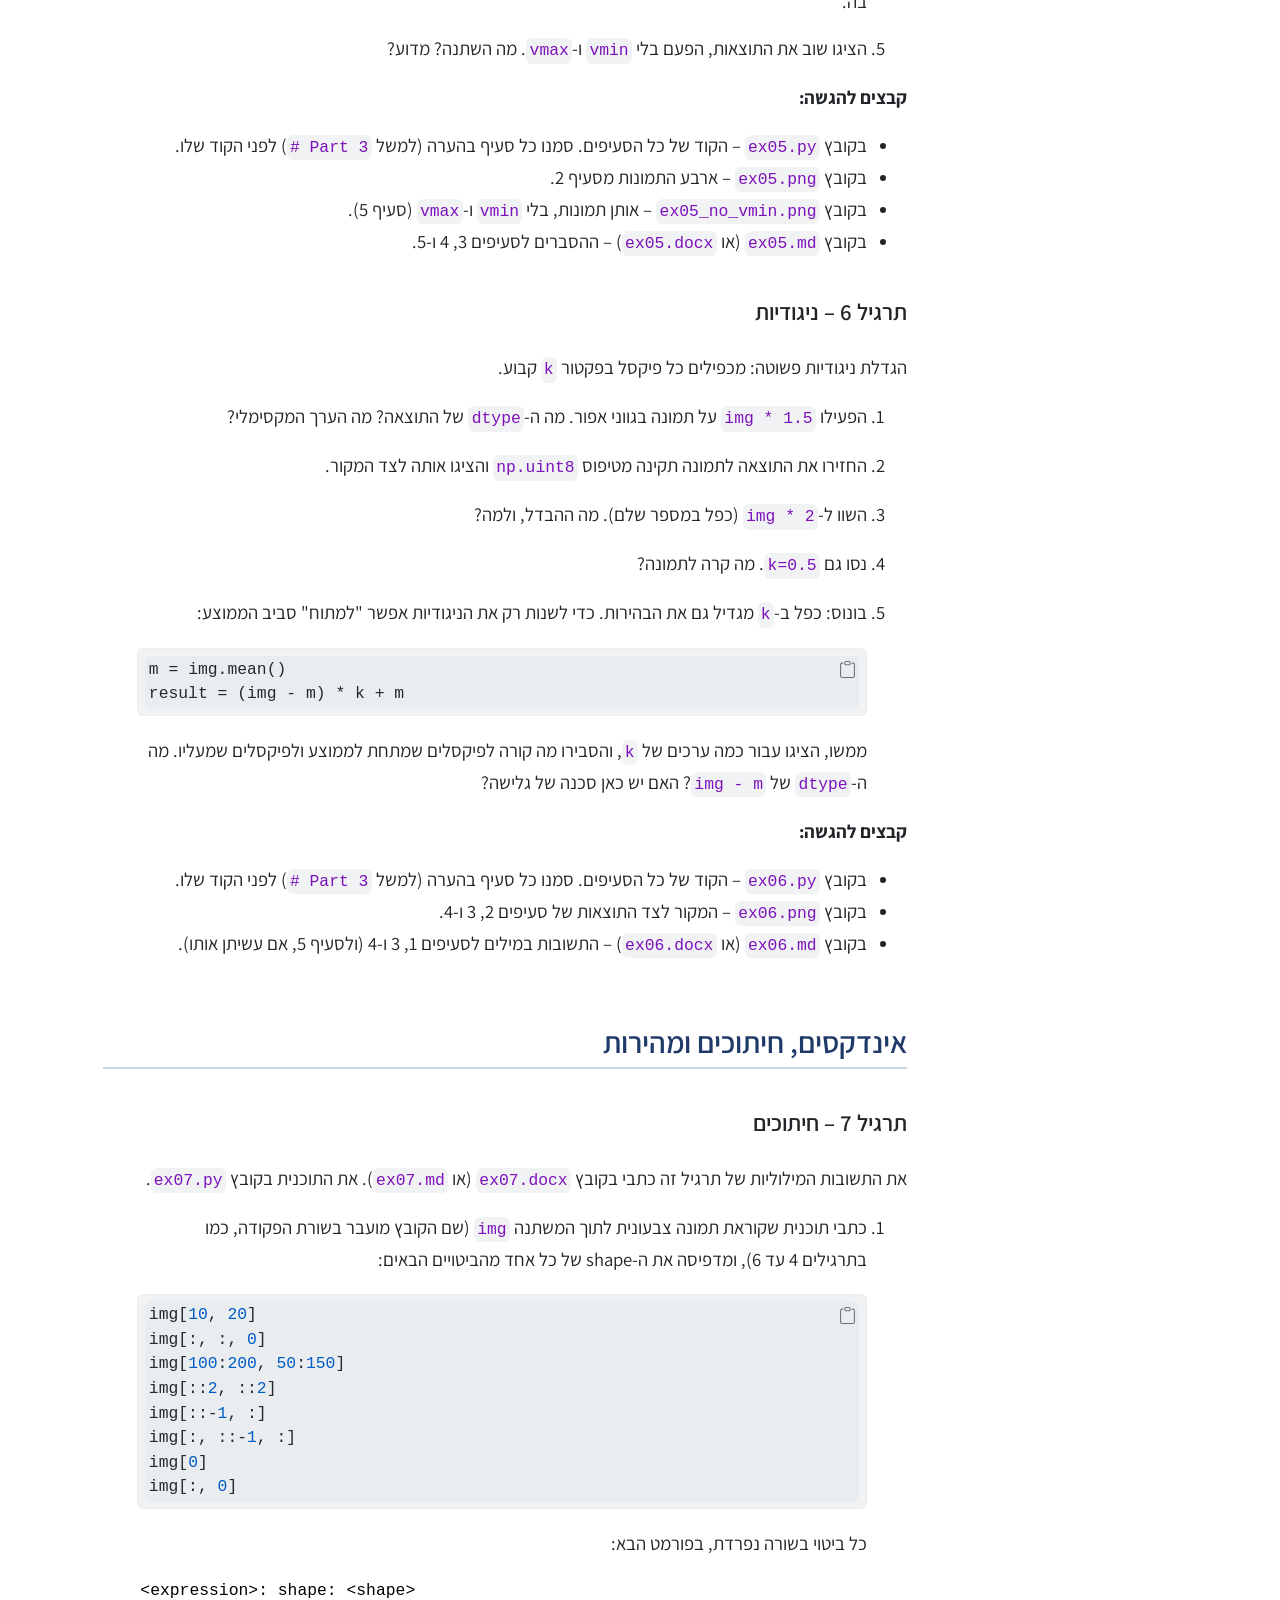
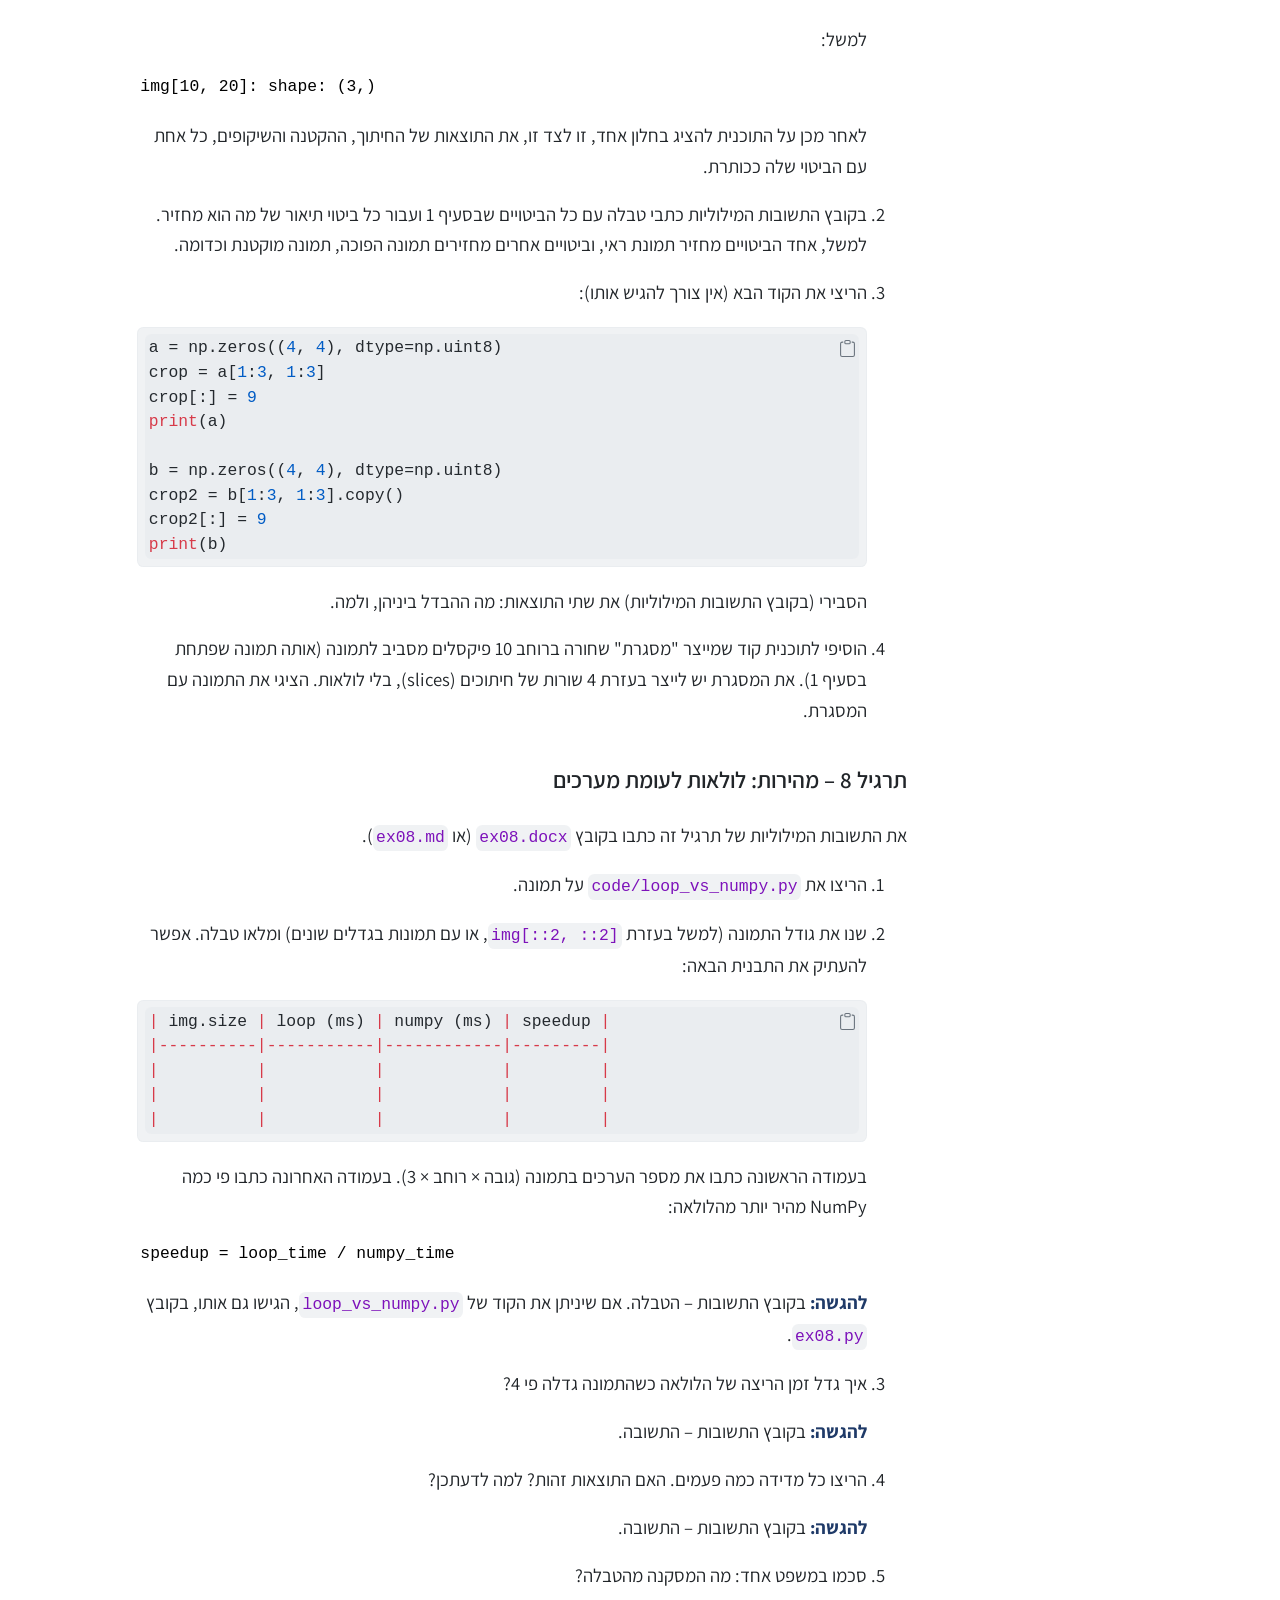
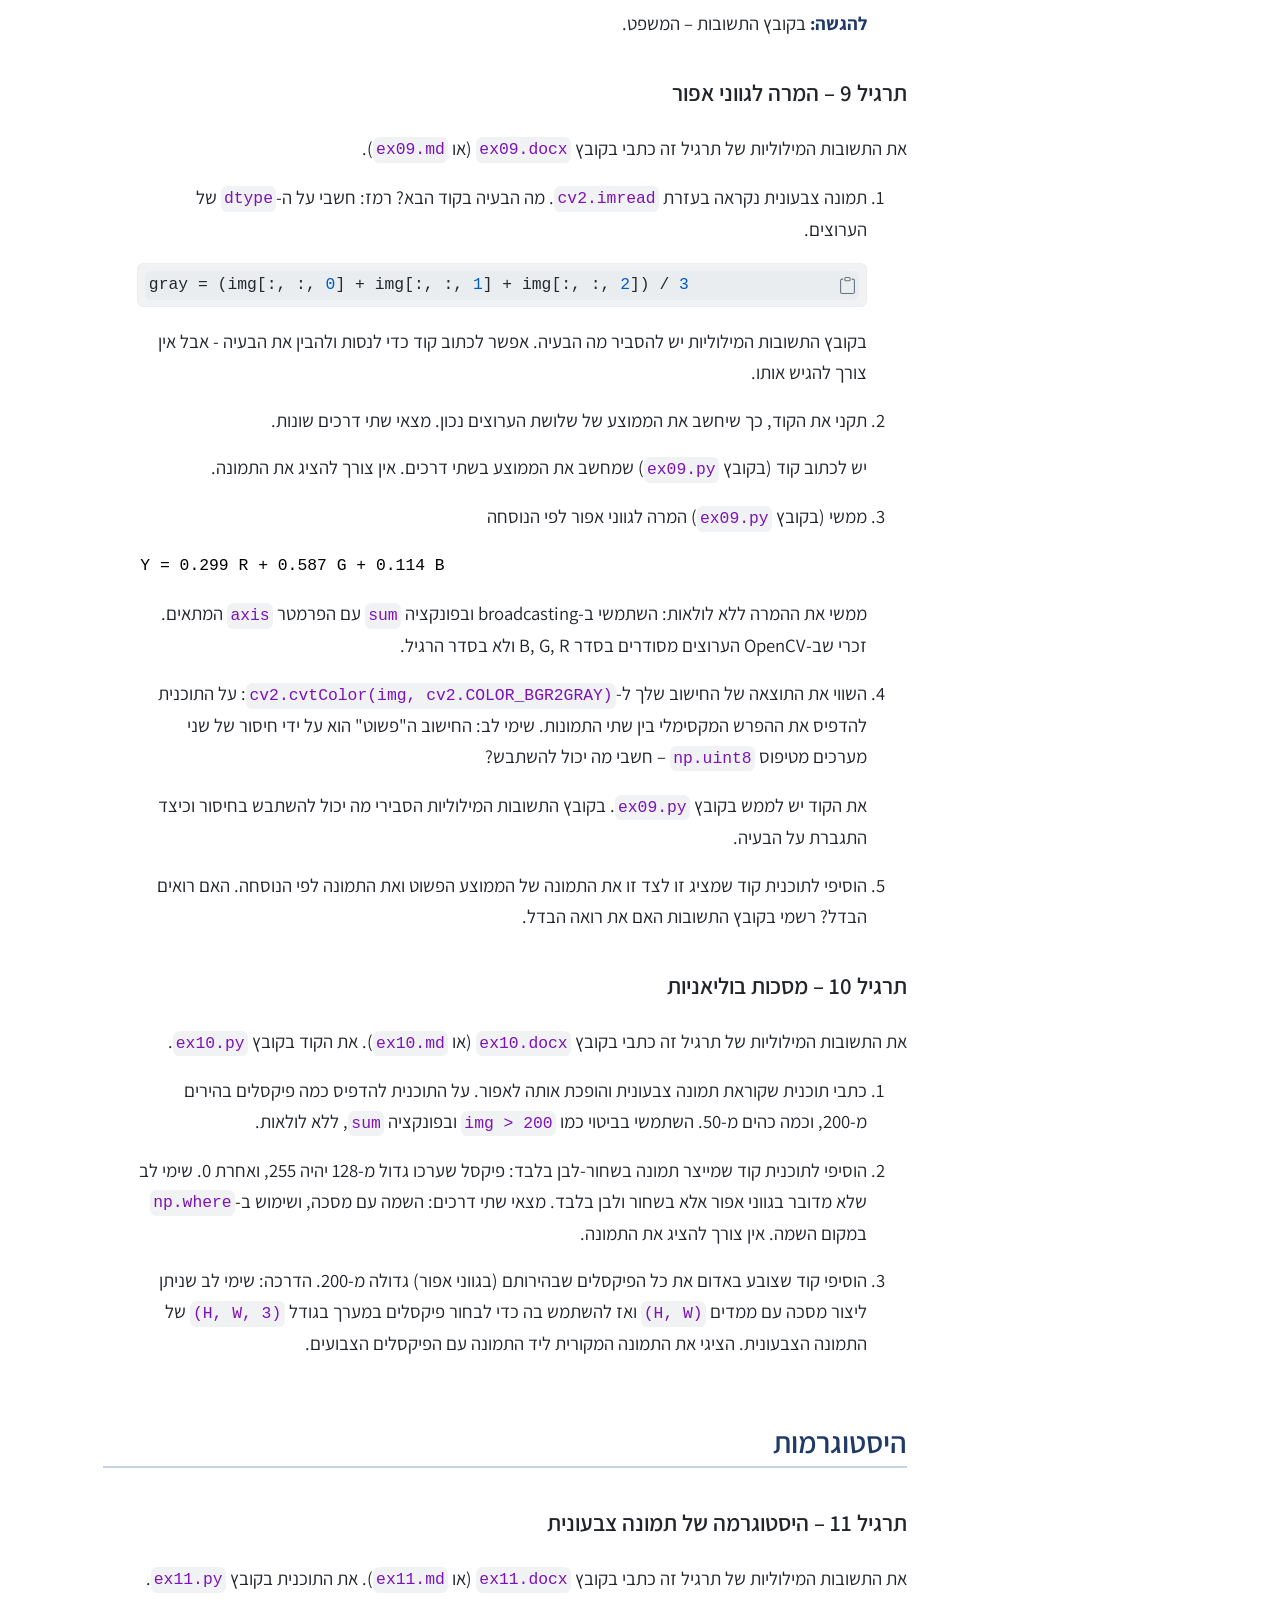
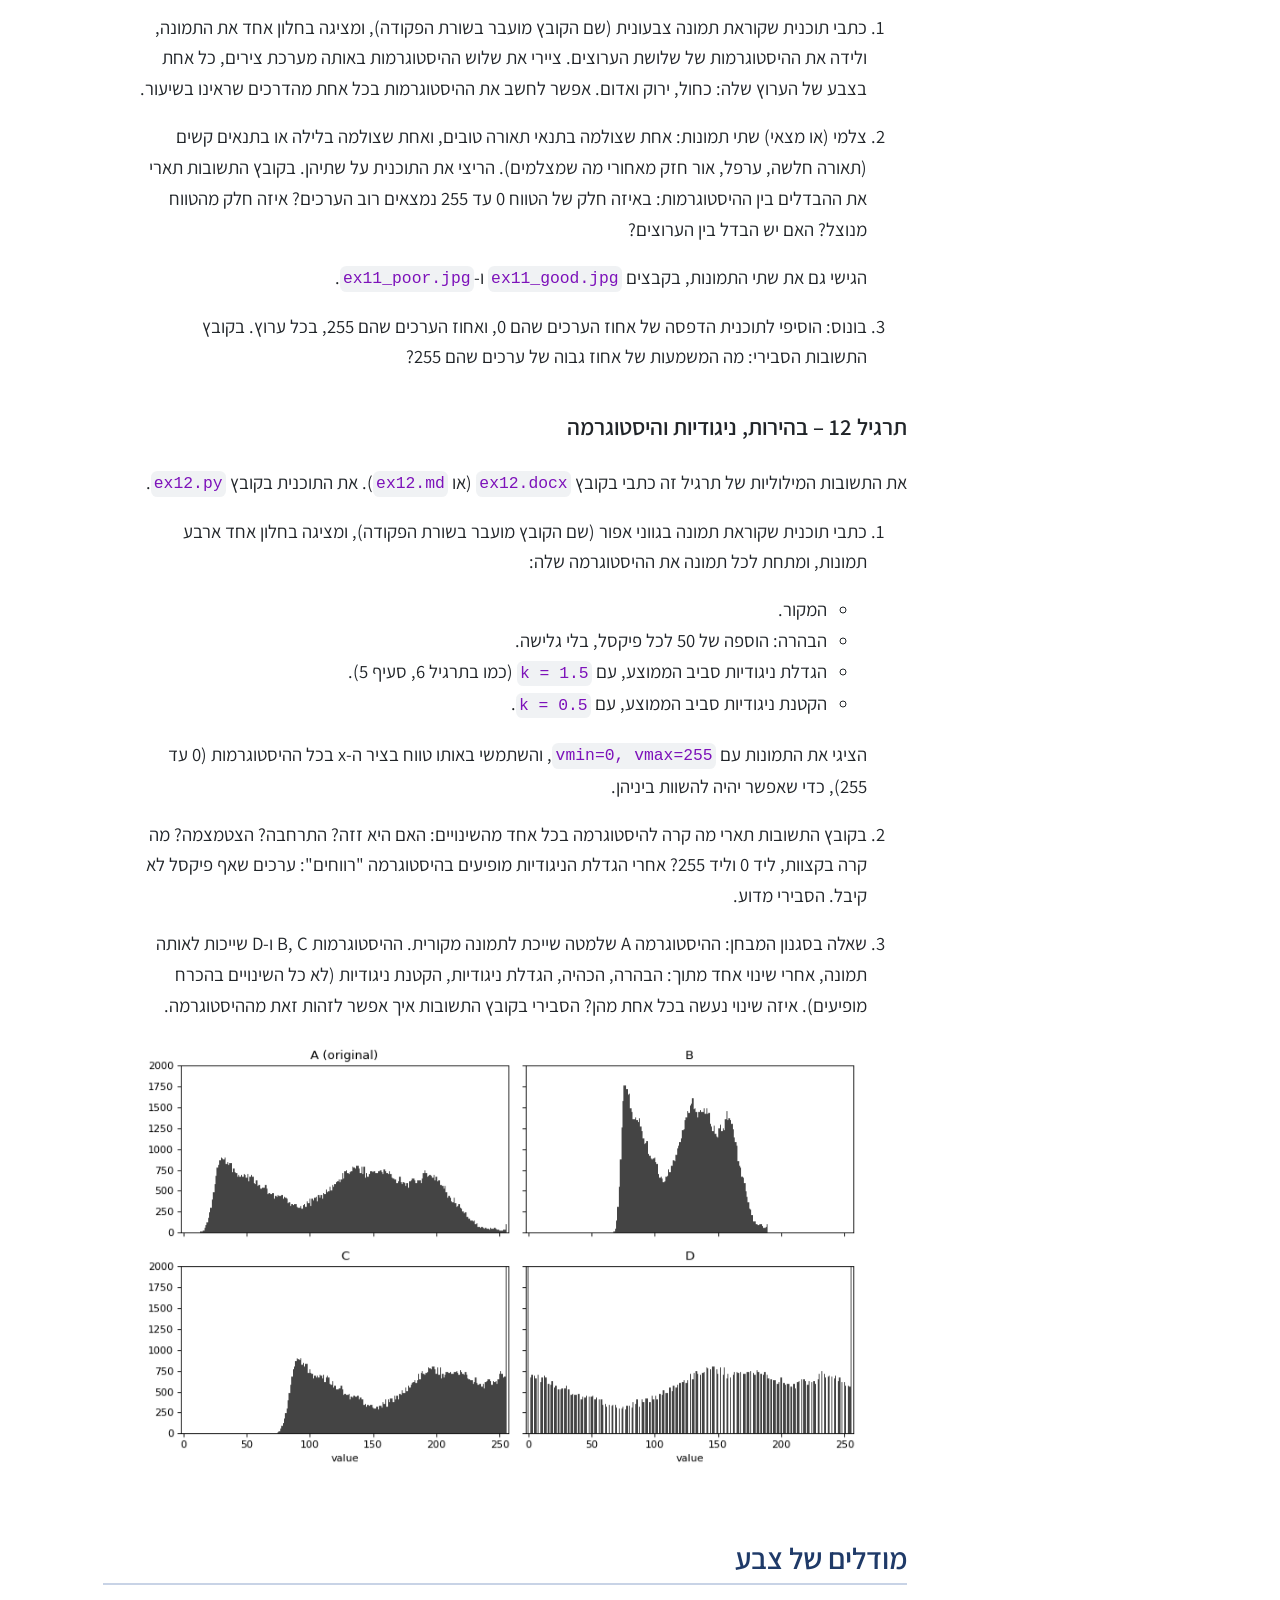
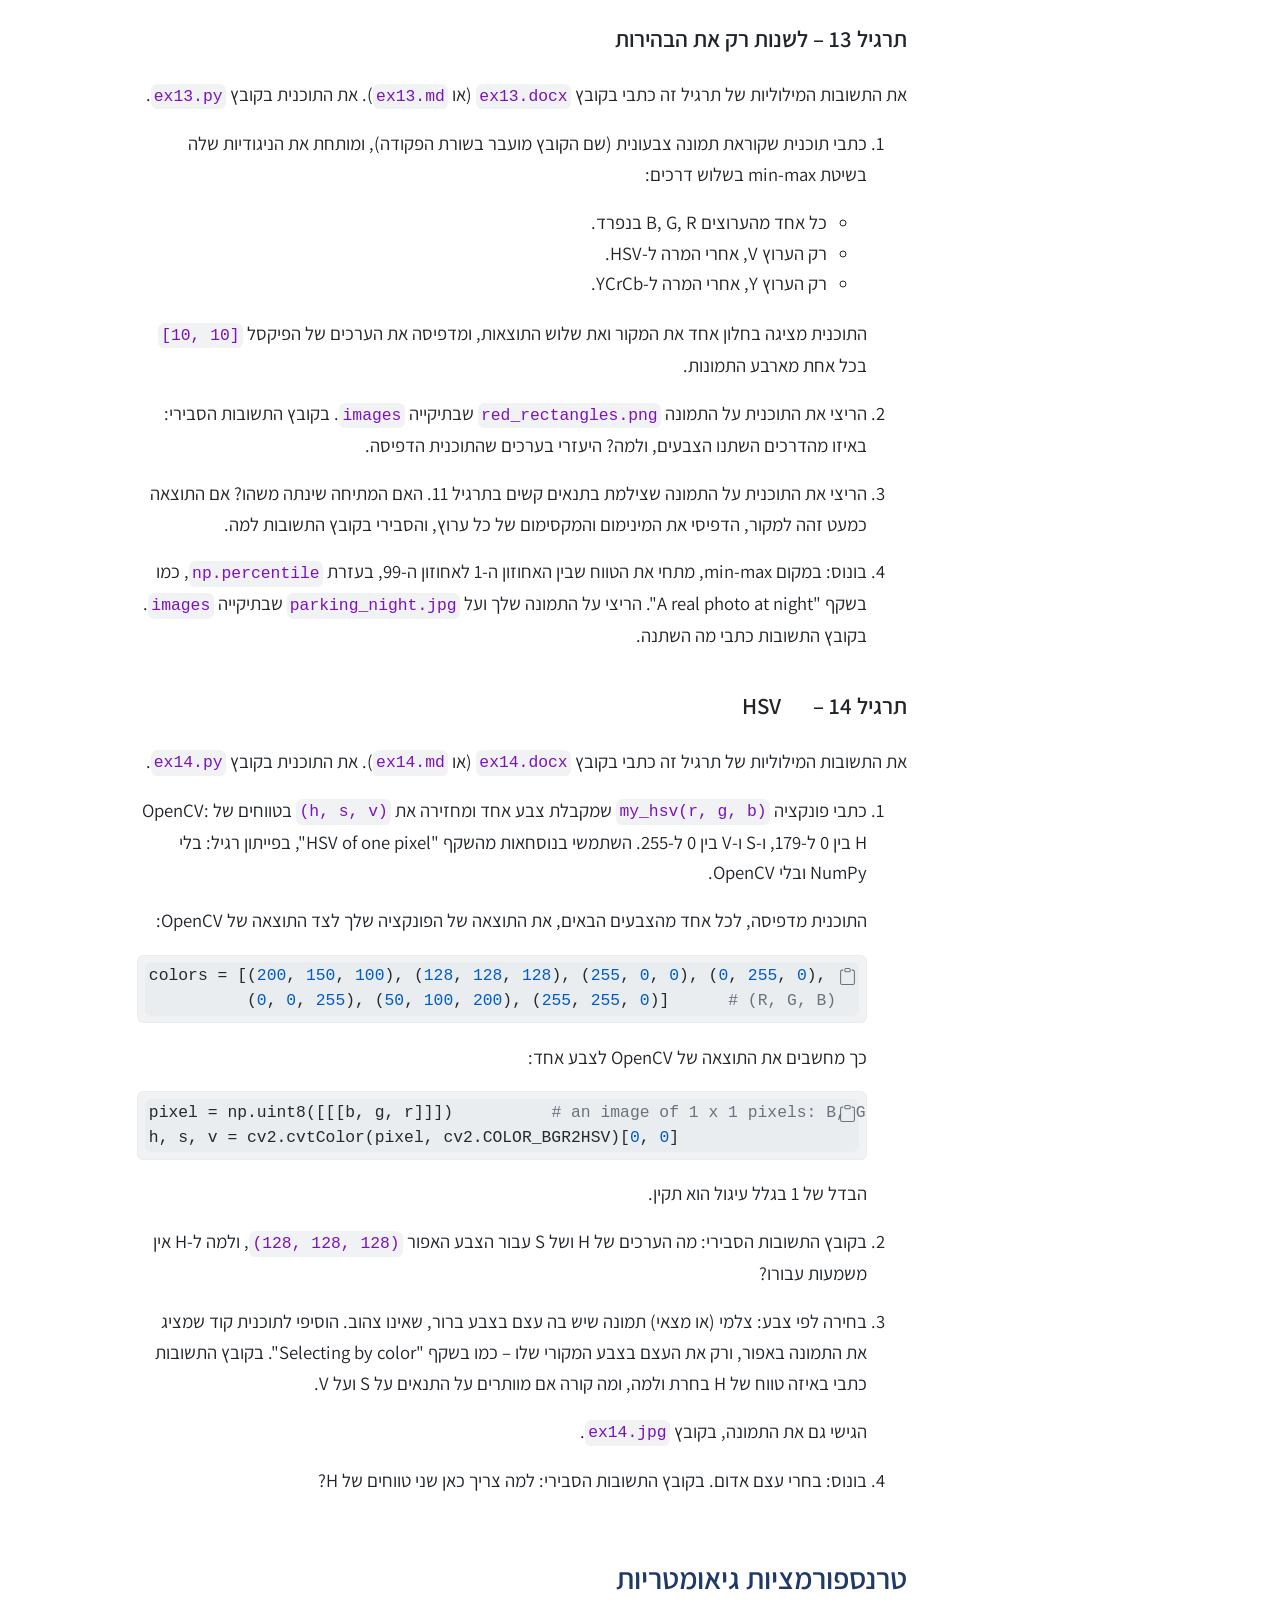
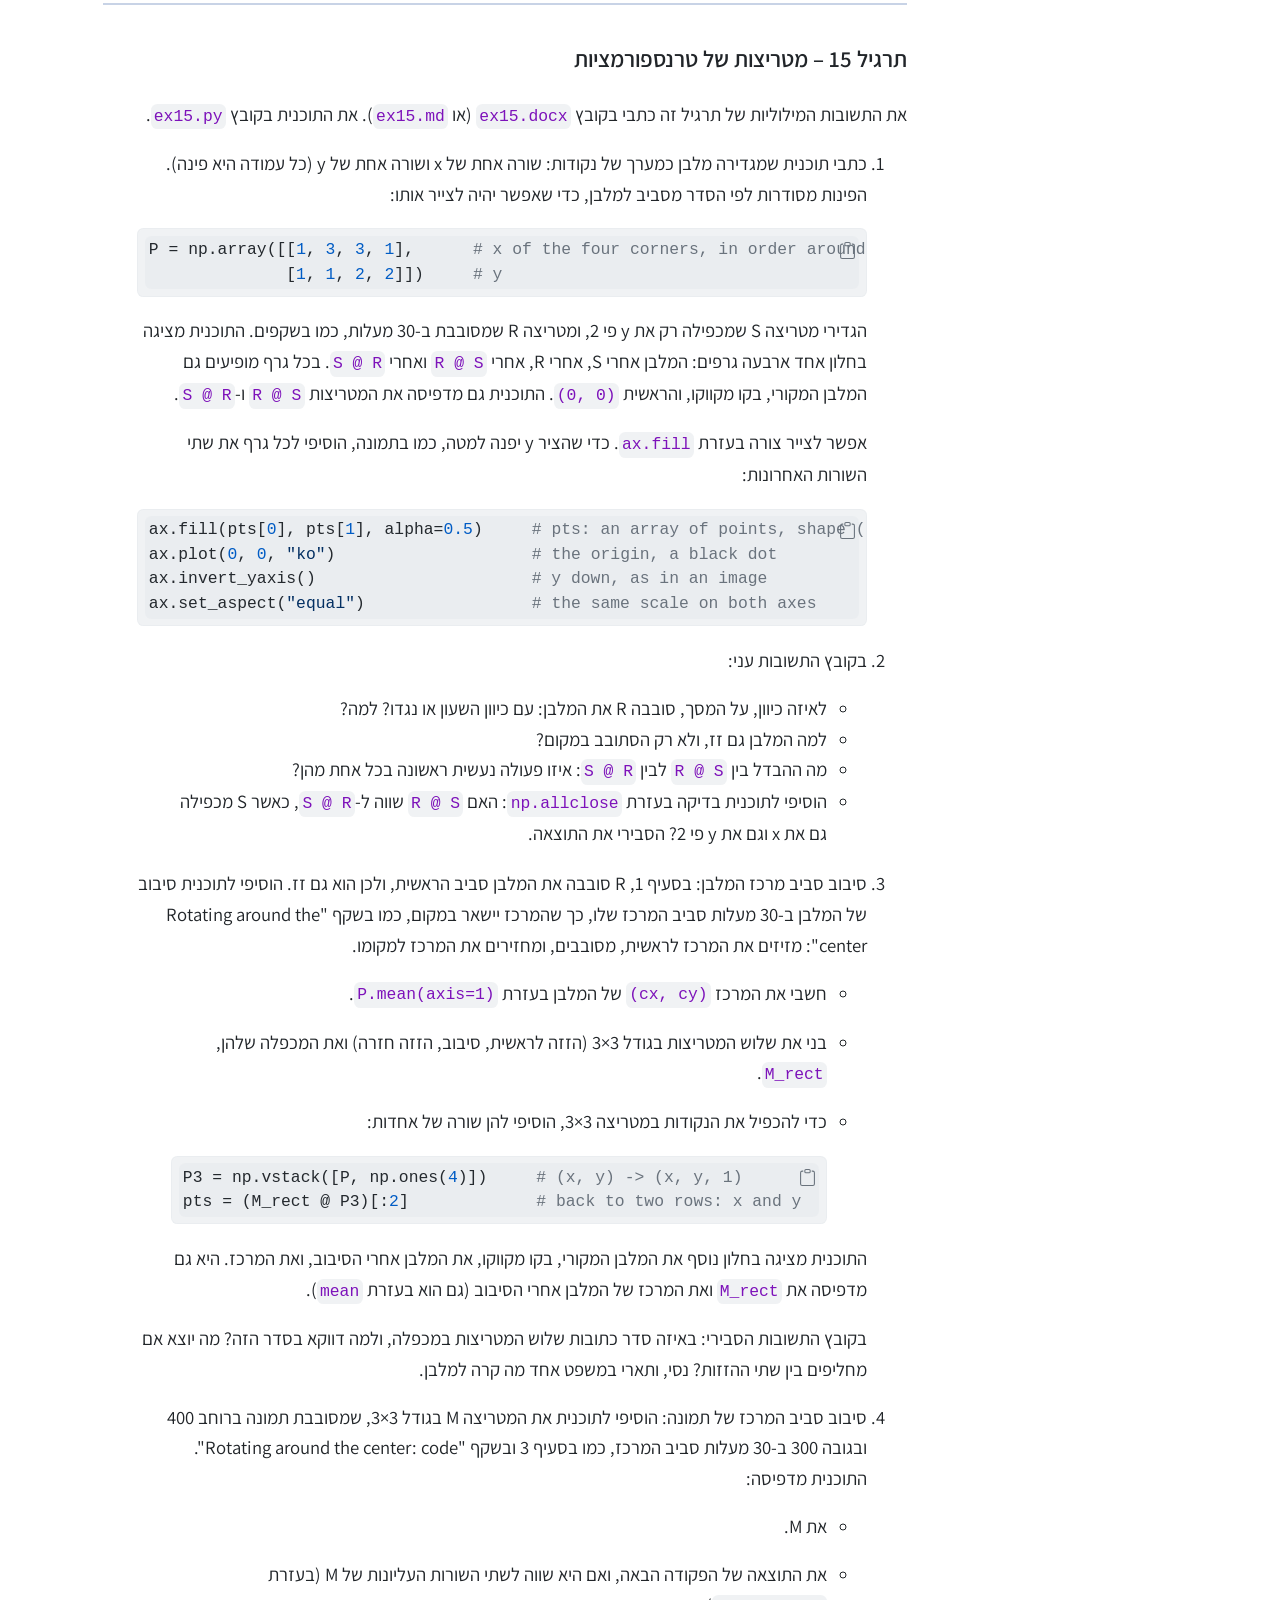
==== commit 3fda250a: "Exercise 15: new part 3, rotating the rectangle around its own center" ====
--- a/exercises.html
+++ b/exercises.html
@@ -532,20 +532,30 @@
 <li>מה ההבדל בין <code dir="ltr">R @ S</code> לבין <code dir="ltr">S @ R</code>: איזו פעולה נעשית ראשונה בכל אחת מהן?</li>
 <li>הוסיפי לתוכנית בדיקה בעזרת <code>np.allclose</code>: האם <code dir="ltr">R @ S</code> שווה ל-<code dir="ltr">S @ R</code>, כאשר S מכפילה גם את x וגם את y פי 2? הסבירי את התוצאה.</li>
 </ul></li>
-<li><p>סיבוב סביב המרכז: הוסיפי לתוכנית את המטריצה M בגודל 3×3, שמסובבת תמונה ברוחב 400 ובגובה 300 ב-30 מעלות סביב המרכז, כמו בשקף "Rotating around the center: code". התוכנית מדפיסה:</p>
+<li><p>סיבוב סביב מרכז המלבן: בסעיף 1, R סובבה את המלבן סביב הראשית, ולכן הוא גם זז. הוסיפי לתוכנית סיבוב של המלבן ב-30 מעלות סביב המרכז שלו, כך שהמרכז יישאר במקום, כמו בשקף "Rotating around the center": מזיזים את המרכז לראשית, מסובבים, ומחזירים את המרכז למקומו.</p>
+<ul>
+<li><p>חשבי את המרכז <code dir="ltr">(cx, cy)</code> של המלבן בעזרת <code dir="ltr">P.mean(axis=1)</code>.</p></li>
+<li><p>בני את שלוש המטריצות בגודל 3×3 (הזזה לראשית, סיבוב, הזזה חזרה) ואת המכפלה שלהן, <code>M_rect</code>.</p></li>
+<li><p>כדי להכפיל את הנקודות במטריצה 3×3, הוסיפי להן שורה של אחדות:</p>
+<div class="code-copy-outer-scaffold"><div class="sourceCode" id="cb27"><pre class="sourceCode python code-with-copy"><code class="sourceCode python"><span id="cb27-1"><a href="#cb27-1" aria-hidden="true" tabindex="-1"></a>P3 <span class="op">=</span> np.vstack([P, np.ones(<span class="dv">4</span>)])     <span class="co"># (x, y) -&gt; (x, y, 1)</span></span>
+<span id="cb27-2"><a href="#cb27-2" aria-hidden="true" tabindex="-1"></a>pts <span class="op">=</span> (M_rect <span class="op">@</span> P3)[:<span class="dv">2</span>]             <span class="co"># back to two rows: x and y</span></span></code></pre></div><button title="העתק ללוח" class="code-copy-button"><i class="bi"></i></button></div></li>
+</ul>
+<p>התוכנית מציגה בחלון נוסף את המלבן המקורי, בקו מקווקו, את המלבן אחרי הסיבוב, ואת המרכז. היא גם מדפיסה את <code>M_rect</code> ואת המרכז של המלבן אחרי הסיבוב (גם הוא בעזרת <code>mean</code>).</p>
+<p>בקובץ התשובות הסבירי: באיזה סדר כתובות שלוש המטריצות במכפלה, ולמה דווקא בסדר הזה? מה יוצא אם מחליפים בין שתי ההזזות? נסי, ותארי במשפט אחד מה קרה למלבן.</p></li>
+<li><p>סיבוב סביב המרכז של תמונה: הוסיפי לתוכנית את המטריצה M בגודל 3×3, שמסובבת תמונה ברוחב 400 ובגובה 300 ב-30 מעלות סביב המרכז, כמו בסעיף 3 ובשקף "Rotating around the center: code". התוכנית מדפיסה:</p>
 <ul>
 <li><p>את M.</p></li>
 <li><p>את התוצאה של הפקודה הבאה, ואם היא שווה לשתי השורות העליונות של M (בעזרת <code>np.allclose</code>):</p>
-<div class="code-copy-outer-scaffold"><div class="sourceCode" id="cb27"><pre class="sourceCode python code-with-copy"><code class="sourceCode python"><span id="cb27-1"><a href="#cb27-1" aria-hidden="true" tabindex="-1"></a>cv2.getRotationMatrix2D((cx, cy), <span class="op">-</span><span class="dv">30</span>, <span class="fl">1.0</span>)</span></code></pre></div><button title="העתק ללוח" class="code-copy-button"><i class="bi"></i></button></div></li>
+<div class="code-copy-outer-scaffold"><div class="sourceCode" id="cb28"><pre class="sourceCode python code-with-copy"><code class="sourceCode python"><span id="cb28-1"><a href="#cb28-1" aria-hidden="true" tabindex="-1"></a>cv2.getRotationMatrix2D((cx, cy), <span class="op">-</span><span class="dv">30</span>, <span class="fl">1.0</span>)</span></code></pre></div><button title="העתק ללוח" class="code-copy-button"><i class="bi"></i></button></div></li>
 <li><p>לאן M מעבירה את המרכז <code dir="ltr">(cx, cy)</code>, ולאן את הפינה השמאלית העליונה <code dir="ltr">(0, 0)</code>.</p></li>
 </ul>
 <p>בקובץ התשובות הסבירי: למה המרכז לא זז? לאן הגיעה הפינה, ומה זה אומר על התמונה אחרי הסיבוב? ולמה בפקודה של OpenCV כתוב <code dir="ltr">-30</code> ולא 30?</p></li>
 <li><p>שאלה בסגנון המבחן: בכל אחד מהגרפים A עד D, הקו המקווקו הוא המלבן המקורי מסעיף 1, והצורה הכחולה היא התוצאה של אחת מהמטריצות הבאות. הציר y מצביע למטה, כמו בתמונה, והנקודה השחורה היא הראשית <code dir="ltr">(0, 0)</code>. הנקודות הכתומות הן הפינה <code dir="ltr">(3, 1)</code> לפני ואחרי.</p>
-<div class="code-copy-outer-scaffold"><div class="sourceCode" id="cb28"><pre class="sourceCode python code-with-copy"><code class="sourceCode python"><span id="cb28-1"><a href="#cb28-1" aria-hidden="true" tabindex="-1"></a>M1 <span class="op">=</span> np.array([[<span class="dv">2</span>, <span class="dv">0</span>], [<span class="dv">0</span>, <span class="fl">0.5</span>]])</span>
-<span id="cb28-2"><a href="#cb28-2" aria-hidden="true" tabindex="-1"></a>M2 <span class="op">=</span> np.array([[<span class="dv">0</span>, <span class="op">-</span><span class="dv">1</span>], [<span class="dv">1</span>, <span class="dv">0</span>]])</span>
-<span id="cb28-3"><a href="#cb28-3" aria-hidden="true" tabindex="-1"></a>M3 <span class="op">=</span> np.array([[<span class="dv">0</span>, <span class="dv">1</span>], [<span class="op">-</span><span class="dv">1</span>, <span class="dv">0</span>]])</span>
-<span id="cb28-4"><a href="#cb28-4" aria-hidden="true" tabindex="-1"></a>M4 <span class="op">=</span> np.array([[<span class="op">-</span><span class="dv">1</span>, <span class="dv">0</span>], [<span class="dv">0</span>, <span class="dv">1</span>]])</span>
-<span id="cb28-5"><a href="#cb28-5" aria-hidden="true" tabindex="-1"></a>M5 <span class="op">=</span> np.array([[<span class="dv">1</span>, <span class="dv">0</span>], [<span class="dv">0</span>, <span class="op">-</span><span class="dv">1</span>]])</span></code></pre></div><button title="העתק ללוח" class="code-copy-button"><i class="bi"></i></button></div>
+<div class="code-copy-outer-scaffold"><div class="sourceCode" id="cb29"><pre class="sourceCode python code-with-copy"><code class="sourceCode python"><span id="cb29-1"><a href="#cb29-1" aria-hidden="true" tabindex="-1"></a>M1 <span class="op">=</span> np.array([[<span class="dv">2</span>, <span class="dv">0</span>], [<span class="dv">0</span>, <span class="fl">0.5</span>]])</span>
+<span id="cb29-2"><a href="#cb29-2" aria-hidden="true" tabindex="-1"></a>M2 <span class="op">=</span> np.array([[<span class="dv">0</span>, <span class="op">-</span><span class="dv">1</span>], [<span class="dv">1</span>, <span class="dv">0</span>]])</span>
+<span id="cb29-3"><a href="#cb29-3" aria-hidden="true" tabindex="-1"></a>M3 <span class="op">=</span> np.array([[<span class="dv">0</span>, <span class="dv">1</span>], [<span class="op">-</span><span class="dv">1</span>, <span class="dv">0</span>]])</span>
+<span id="cb29-4"><a href="#cb29-4" aria-hidden="true" tabindex="-1"></a>M4 <span class="op">=</span> np.array([[<span class="op">-</span><span class="dv">1</span>, <span class="dv">0</span>], [<span class="dv">0</span>, <span class="dv">1</span>]])</span>
+<span id="cb29-5"><a href="#cb29-5" aria-hidden="true" tabindex="-1"></a>M5 <span class="op">=</span> np.array([[<span class="dv">1</span>, <span class="dv">0</span>], [<span class="dv">0</span>, <span class="op">-</span><span class="dv">1</span>]])</span></code></pre></div><button title="העתק ללוח" class="code-copy-button"><i class="bi"></i></button></div>
 <div class="quarto-figure quarto-figure-center">
 <figure class="figure">
 <p><img src="images/ex15_matrices.png" class="img-fluid figure-img"></p>
@@ -554,8 +564,8 @@
 </div>
 <p>איזו מטריצה מתאימה לכל גרף? אחת המטריצות לא מופיעה. הסבירי בקובץ התשובות כל תשובה במשפט אחד: למשל, לאן המטריצה מעבירה את הפינה <code dir="ltr">(3, 1)</code>. אחרי שענית, אפשר לבדוק בעזרת התוכנית מסעיף 1.</p></li>
 <li><p>בונוס: כתבי פונקציה <code dir="ltr">rotation(deg)</code> שמחזירה את המטריצה R של סיבוב ב-deg מעלות, ובדקי בעזרת <code>np.allclose</code>:</p>
-<div class="code-copy-outer-scaffold"><div class="sourceCode" id="cb29"><pre class="sourceCode python code-with-copy"><code class="sourceCode python"><span id="cb29-1"><a href="#cb29-1" aria-hidden="true" tabindex="-1"></a>rotation(<span class="dv">30</span>) <span class="op">@</span> rotation(<span class="dv">60</span>)       <span class="co"># == rotation(90)?</span></span>
-<span id="cb29-2"><a href="#cb29-2" aria-hidden="true" tabindex="-1"></a>np.linalg.inv(rotation(<span class="dv">30</span>))       <span class="co"># == rotation(-30)? == rotation(30).T?</span></span></code></pre></div><button title="העתק ללוח" class="code-copy-button"><i class="bi"></i></button></div>
+<div class="code-copy-outer-scaffold"><div class="sourceCode" id="cb30"><pre class="sourceCode python code-with-copy"><code class="sourceCode python"><span id="cb30-1"><a href="#cb30-1" aria-hidden="true" tabindex="-1"></a>rotation(<span class="dv">30</span>) <span class="op">@</span> rotation(<span class="dv">60</span>)       <span class="co"># == rotation(90)?</span></span>
+<span id="cb30-2"><a href="#cb30-2" aria-hidden="true" tabindex="-1"></a>np.linalg.inv(rotation(<span class="dv">30</span>))       <span class="co"># == rotation(-30)? == rotation(30).T?</span></span></code></pre></div><button title="העתק ללוח" class="code-copy-button"><i class="bi"></i></button></div>
 <p>בקובץ התשובות הסבירי במילים למה שתי הבדיקות יוצאות כך.</p></li>
 </ol>
 </section>
@@ -567,10 +577,10 @@
 <p>את התשובות המילוליות של תרגיל זה כתבי בקובץ <code>ex16.docx</code> (או <code>ex16.md</code>). את התוכנית בקובץ <code>ex16.py</code>.</p>
 <ol type="1">
 <li><p>כתבי תוכנית שקוראת תמונה צבעונית (שם הקובץ מועבר בשורת הפקודה), ומגדילה אותה פי 1.5 במיפוי קדימה (forward mapping): כל פיקסל <code dir="ltr">(x, y)</code> של המקור נכתב בפיקסל <code dir="ltr">(round(1.5 x), round(1.5 y))</code> של התוצאה. גודל התוצאה: הגובה והרוחב של המקור כפול 1.5, מעוגלים. כתבי את הקוד בלי לולאות, בעזרת <code>np.indices</code>, כמו בשקף "A vectorized warp". למשל:</p>
-<div class="code-copy-outer-scaffold"><div class="sourceCode" id="cb30"><pre class="sourceCode python code-with-copy"><code class="sourceCode python"><span id="cb30-1"><a href="#cb30-1" aria-hidden="true" tabindex="-1"></a>ys, xs <span class="op">=</span> np.indices((h, w))            <span class="co"># y, x of every source pixel</span></span>
-<span id="cb30-2"><a href="#cb30-2" aria-hidden="true" tabindex="-1"></a>dx <span class="op">=</span> np.<span class="bu">round</span>(<span class="fl">1.5</span> <span class="op">*</span> xs).astype(<span class="bu">int</span>)    <span class="co"># where each source pixel goes</span></span>
-<span id="cb30-3"><a href="#cb30-3" aria-hidden="true" tabindex="-1"></a>dy <span class="op">=</span> np.<span class="bu">round</span>(<span class="fl">1.5</span> <span class="op">*</span> ys).astype(<span class="bu">int</span>)</span>
-<span id="cb30-4"><a href="#cb30-4" aria-hidden="true" tabindex="-1"></a>out[dy, dx] <span class="op">=</span> img                      <span class="co"># out: a black image of the new size</span></span></code></pre></div><button title="העתק ללוח" class="code-copy-button"><i class="bi"></i></button></div>
+<div class="code-copy-outer-scaffold"><div class="sourceCode" id="cb31"><pre class="sourceCode python code-with-copy"><code class="sourceCode python"><span id="cb31-1"><a href="#cb31-1" aria-hidden="true" tabindex="-1"></a>ys, xs <span class="op">=</span> np.indices((h, w))            <span class="co"># y, x of every source pixel</span></span>
+<span id="cb31-2"><a href="#cb31-2" aria-hidden="true" tabindex="-1"></a>dx <span class="op">=</span> np.<span class="bu">round</span>(<span class="fl">1.5</span> <span class="op">*</span> xs).astype(<span class="bu">int</span>)    <span class="co"># where each source pixel goes</span></span>
+<span id="cb31-3"><a href="#cb31-3" aria-hidden="true" tabindex="-1"></a>dy <span class="op">=</span> np.<span class="bu">round</span>(<span class="fl">1.5</span> <span class="op">*</span> ys).astype(<span class="bu">int</span>)</span>
+<span id="cb31-4"><a href="#cb31-4" aria-hidden="true" tabindex="-1"></a>out[dy, dx] <span class="op">=</span> img                      <span class="co"># out: a black image of the new size</span></span></code></pre></div><button title="העתק ללוח" class="code-copy-button"><i class="bi"></i></button></div>
 <p>שמרי גם מערך בוליאני <code>written</code> בגודל התוצאה, שבו True במקומות שנכתב בהם ערך. התוכנית מדפיסה כמה פיקסלים בתוצאה לא קיבלו ערך, מתוך כמה, ומציגה את המקור ואת התוצאה זו לצד זו.</p></li>
 <li><p>בקובץ התשובות הסבירי:</p>
 <ul>
@@ -580,9 +590,9 @@
 <li><p>הוסיפי לתוכנית הגדלה פי 1.5 במיפוי לאחור (backward mapping), עם השכן הקרוב: כל פיקסל <code dir="ltr">(x, y)</code> של התוצאה מקבל את הערך של הפיקסל <code dir="ltr">(round(x / 1.5), round(y / 1.5))</code> של המקור. השתמשי ב-<code>np.clip</code> כדי לא לחרוג מגבולות המקור. הציגי את המקור ואת שתי התוצאות זו לצד זו, והדפיסי גם כאן כמה פיקסלים לא קיבלו ערך.</p>
 <p>בקובץ התשובות הסבירי: למה במיפוי לאחור אין "חורים"? וכמה פיקסלים של התוצאה, בממוצע, מקבלים את הערך של כל פיקסל של המקור?</p></li>
 <li><p>בונוס: הקטנה. צרי "לוח שחמט" שבו כל משבצת היא פיקסל אחד, והקטיני אותו פי 4 בשתי דרכים:</p>
-<div class="code-copy-outer-scaffold"><div class="sourceCode" id="cb31"><pre class="sourceCode python code-with-copy"><code class="sourceCode python"><span id="cb31-1"><a href="#cb31-1" aria-hidden="true" tabindex="-1"></a>board <span class="op">=</span> (np.indices((<span class="dv">400</span>, <span class="dv">400</span>)).<span class="bu">sum</span>(axis<span class="op">=</span><span class="dv">0</span>) <span class="op">%</span> <span class="dv">2</span> <span class="op">*</span> <span class="dv">255</span>).astype(np.uint8)</span>
-<span id="cb31-2"><a href="#cb31-2" aria-hidden="true" tabindex="-1"></a>nearest <span class="op">=</span> cv2.resize(board, <span class="va">None</span>, fx<span class="op">=</span><span class="fl">0.25</span>, fy<span class="op">=</span><span class="fl">0.25</span>, interpolation<span class="op">=</span>cv2.INTER_NEAREST)</span>
-<span id="cb31-3"><a href="#cb31-3" aria-hidden="true" tabindex="-1"></a>area <span class="op">=</span> cv2.resize(board, <span class="va">None</span>, fx<span class="op">=</span><span class="fl">0.25</span>, fy<span class="op">=</span><span class="fl">0.25</span>, interpolation<span class="op">=</span>cv2.INTER_AREA)</span></code></pre></div><button title="העתק ללוח" class="code-copy-button"><i class="bi"></i></button></div>
+<div class="code-copy-outer-scaffold"><div class="sourceCode" id="cb32"><pre class="sourceCode python code-with-copy"><code class="sourceCode python"><span id="cb32-1"><a href="#cb32-1" aria-hidden="true" tabindex="-1"></a>board <span class="op">=</span> (np.indices((<span class="dv">400</span>, <span class="dv">400</span>)).<span class="bu">sum</span>(axis<span class="op">=</span><span class="dv">0</span>) <span class="op">%</span> <span class="dv">2</span> <span class="op">*</span> <span class="dv">255</span>).astype(np.uint8)</span>
+<span id="cb32-2"><a href="#cb32-2" aria-hidden="true" tabindex="-1"></a>nearest <span class="op">=</span> cv2.resize(board, <span class="va">None</span>, fx<span class="op">=</span><span class="fl">0.25</span>, fy<span class="op">=</span><span class="fl">0.25</span>, interpolation<span class="op">=</span>cv2.INTER_NEAREST)</span>
+<span id="cb32-3"><a href="#cb32-3" aria-hidden="true" tabindex="-1"></a>area <span class="op">=</span> cv2.resize(board, <span class="va">None</span>, fx<span class="op">=</span><span class="fl">0.25</span>, fy<span class="op">=</span><span class="fl">0.25</span>, interpolation<span class="op">=</span>cv2.INTER_AREA)</span></code></pre></div><button title="העתק ללוח" class="code-copy-button"><i class="bi"></i></button></div>
 <p>הציגי את שלוש התמונות עם <code>vmin=0, vmax=255</code> ועם <code>interpolation="nearest"</code>, והדפיסי את הערכים השונים בכל אחת (בעזרת <code>np.unique</code>). בקובץ התשובות הסבירי את התוצאה: איזו מהשתיים נראית, מרחוק, כמו הלוח המקורי, ולמה?</p></li>
 </ol>
 </section>
@@ -598,17 +608,17 @@
 <li>הפקודה <code>cv2.warpAffine</code> בלי פרמטר נוסף (אינטרפולציה בילינארית).</li>
 </ul>
 <p>את M אפשר לקחת מתרגיל 15, או לחשב בעזרת <code>cv2.getRotationMatrix2D</code> ולהוסיף לה את השורה <code dir="ltr">[0, 0, 1]</code>:</p>
-<div class="code-copy-outer-scaffold"><div class="sourceCode" id="cb32"><pre class="sourceCode python code-with-copy"><code class="sourceCode python"><span id="cb32-1"><a href="#cb32-1" aria-hidden="true" tabindex="-1"></a>M2 <span class="op">=</span> cv2.getRotationMatrix2D((cx, cy), <span class="op">-</span><span class="dv">30</span>, <span class="fl">1.0</span>)    <span class="co"># 2x3, for cv2.warpAffine</span></span>
-<span id="cb32-2"><a href="#cb32-2" aria-hidden="true" tabindex="-1"></a>M <span class="op">=</span> np.vstack([M2, [<span class="dv">0</span>, <span class="dv">0</span>, <span class="dv">1</span>]])                       <span class="co"># 3x3, for np.linalg.inv</span></span></code></pre></div><button title="העתק ללוח" class="code-copy-button"><i class="bi"></i></button></div>
+<div class="code-copy-outer-scaffold"><div class="sourceCode" id="cb33"><pre class="sourceCode python code-with-copy"><code class="sourceCode python"><span id="cb33-1"><a href="#cb33-1" aria-hidden="true" tabindex="-1"></a>M2 <span class="op">=</span> cv2.getRotationMatrix2D((cx, cy), <span class="op">-</span><span class="dv">30</span>, <span class="fl">1.0</span>)    <span class="co"># 2x3, for cv2.warpAffine</span></span>
+<span id="cb33-2"><a href="#cb33-2" aria-hidden="true" tabindex="-1"></a>M <span class="op">=</span> np.vstack([M2, [<span class="dv">0</span>, <span class="dv">0</span>, <span class="dv">1</span>]])                       <span class="co"># 3x3, for np.linalg.inv</span></span></code></pre></div><button title="העתק ללוח" class="code-copy-button"><i class="bi"></i></button></div>
 <p>התוכנית מדפיסה את זמן הריצה של כל דרך (את הזמן הקצר מבין 5 הרצות; את הלולאה מספיק להריץ פעם אחת), מדפיסה אם התוצאה של הלולאה זהה לתוצאה בלי לולאות (בעזרת <code>np.array_equal</code>), ובכמה פיקסלים התוצאה בלי לולאות שונה מהתוצאה של OpenCV עם השכן הקרוב. לבסוף היא מציגה את ארבע התוצאות.</p>
 <p>מספר קטן של פיקסלים שונים מ-OpenCV הוא תקין: OpenCV מחשבת את הקואורדינטות בדיוק מוגבל, ולכן קואורדינטה שקרובה מאוד ל-0.5 יכולה להתעגל לכיוון השני.</p></li>
 <li><p>הוסיפי לגרסה בלי הלולאות הדפסה של הצורה וה-dtype של כל אחד מהביטויים הבאים:</p>
-<div class="code-copy-outer-scaffold"><div class="sourceCode" id="cb33"><pre class="sourceCode python code-with-copy"><code class="sourceCode python"><span id="cb33-1"><a href="#cb33-1" aria-hidden="true" tabindex="-1"></a>ys</span>
-<span id="cb33-2"><a href="#cb33-2" aria-hidden="true" tabindex="-1"></a>coords</span>
-<span id="cb33-3"><a href="#cb33-3" aria-hidden="true" tabindex="-1"></a>sx</span>
-<span id="cb33-4"><a href="#cb33-4" aria-hidden="true" tabindex="-1"></a>c</span>
-<span id="cb33-5"><a href="#cb33-5" aria-hidden="true" tabindex="-1"></a>inside</span>
-<span id="cb33-6"><a href="#cb33-6" aria-hidden="true" tabindex="-1"></a>img[r[inside], c[inside]]</span></code></pre></div><button title="העתק ללוח" class="code-copy-button"><i class="bi"></i></button></div>
+<div class="code-copy-outer-scaffold"><div class="sourceCode" id="cb34"><pre class="sourceCode python code-with-copy"><code class="sourceCode python"><span id="cb34-1"><a href="#cb34-1" aria-hidden="true" tabindex="-1"></a>ys</span>
+<span id="cb34-2"><a href="#cb34-2" aria-hidden="true" tabindex="-1"></a>coords</span>
+<span id="cb34-3"><a href="#cb34-3" aria-hidden="true" tabindex="-1"></a>sx</span>
+<span id="cb34-4"><a href="#cb34-4" aria-hidden="true" tabindex="-1"></a>c</span>
+<span id="cb34-5"><a href="#cb34-5" aria-hidden="true" tabindex="-1"></a>inside</span>
+<span id="cb34-6"><a href="#cb34-6" aria-hidden="true" tabindex="-1"></a>img[r[inside], c[inside]]</span></code></pre></div><button title="העתק ללוח" class="code-copy-button"><i class="bi"></i></button></div>
 <p>הדפיסי כל ביטוי בשורה משלו, בפורמט הבא:</p>
 <pre class="text"><code>&lt;expression&gt;: shape: &lt;shape&gt;, dtype: &lt;dtype&gt;</code></pre>
 <p>בקובץ התשובות כתבי טבלה: מה מכיל כל אחד מהם? ומה המספר הראשון בצורה של הביטוי האחרון?</p></li>
